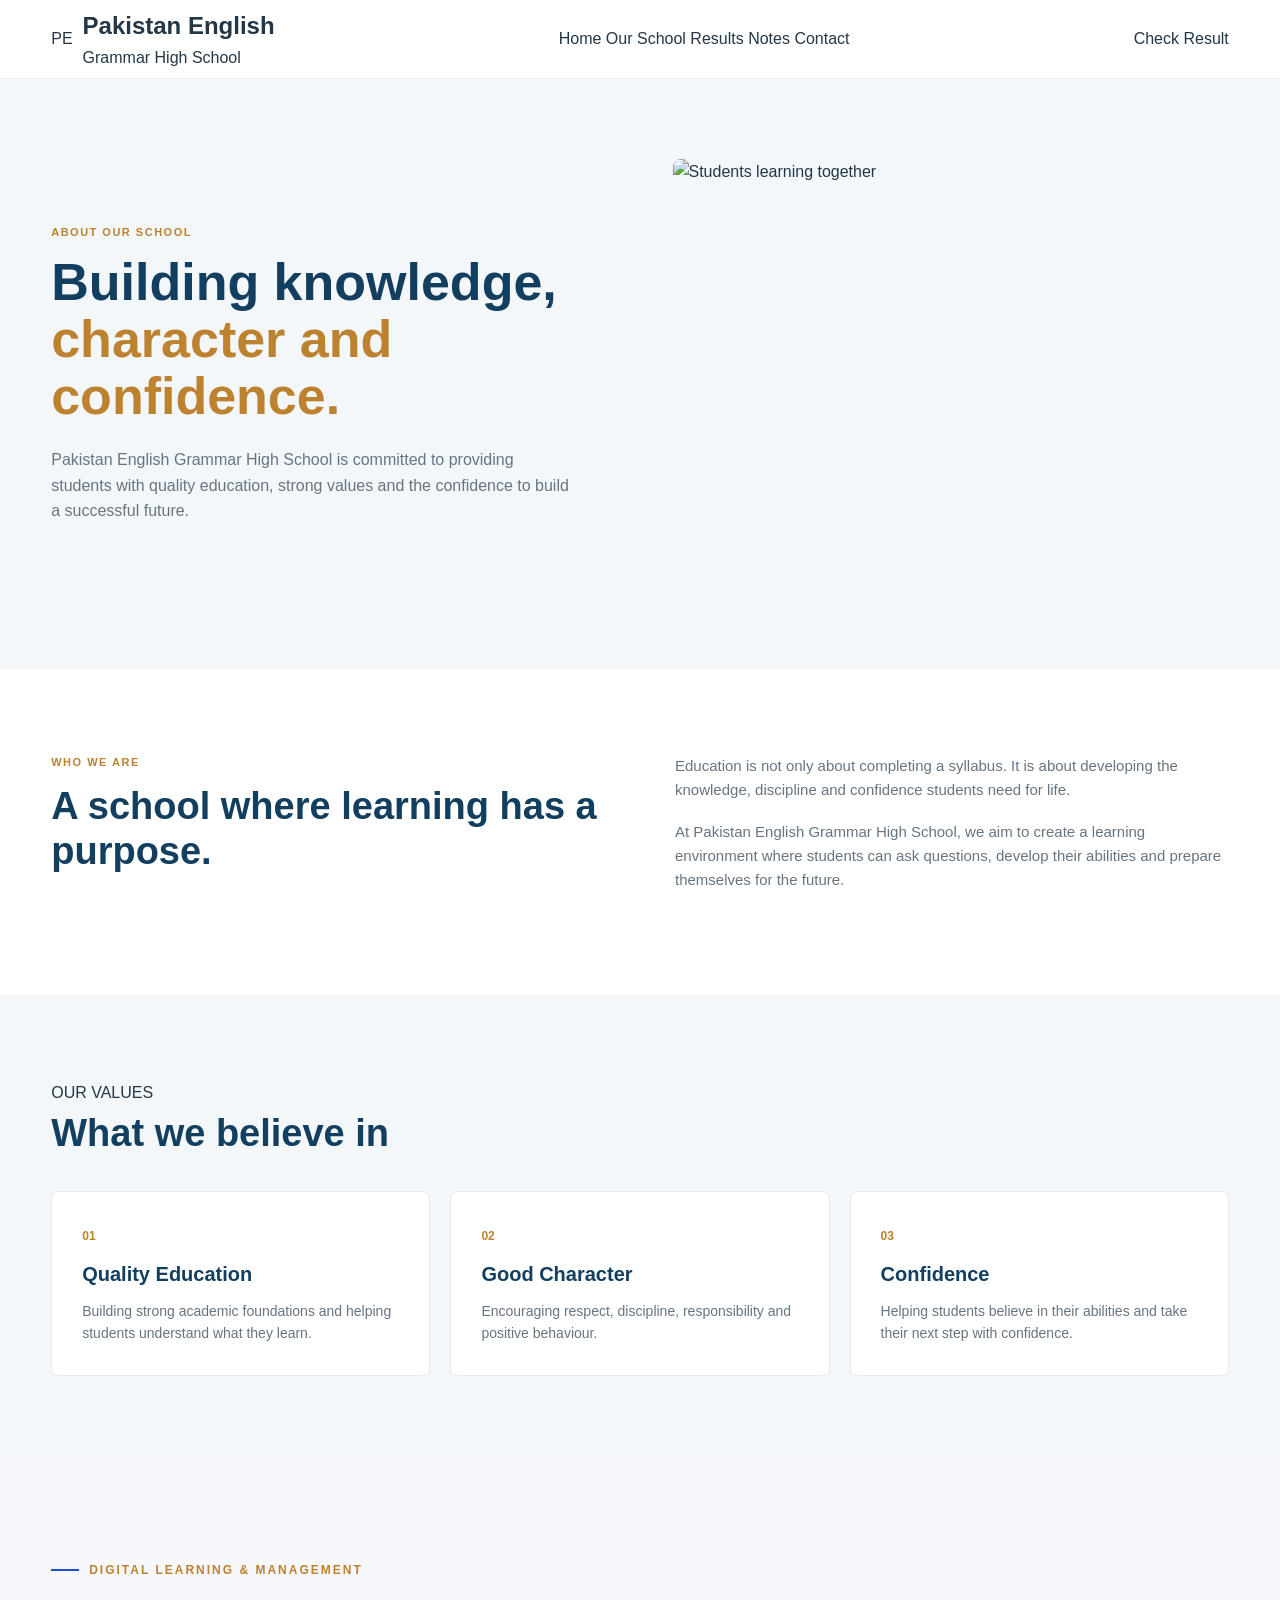
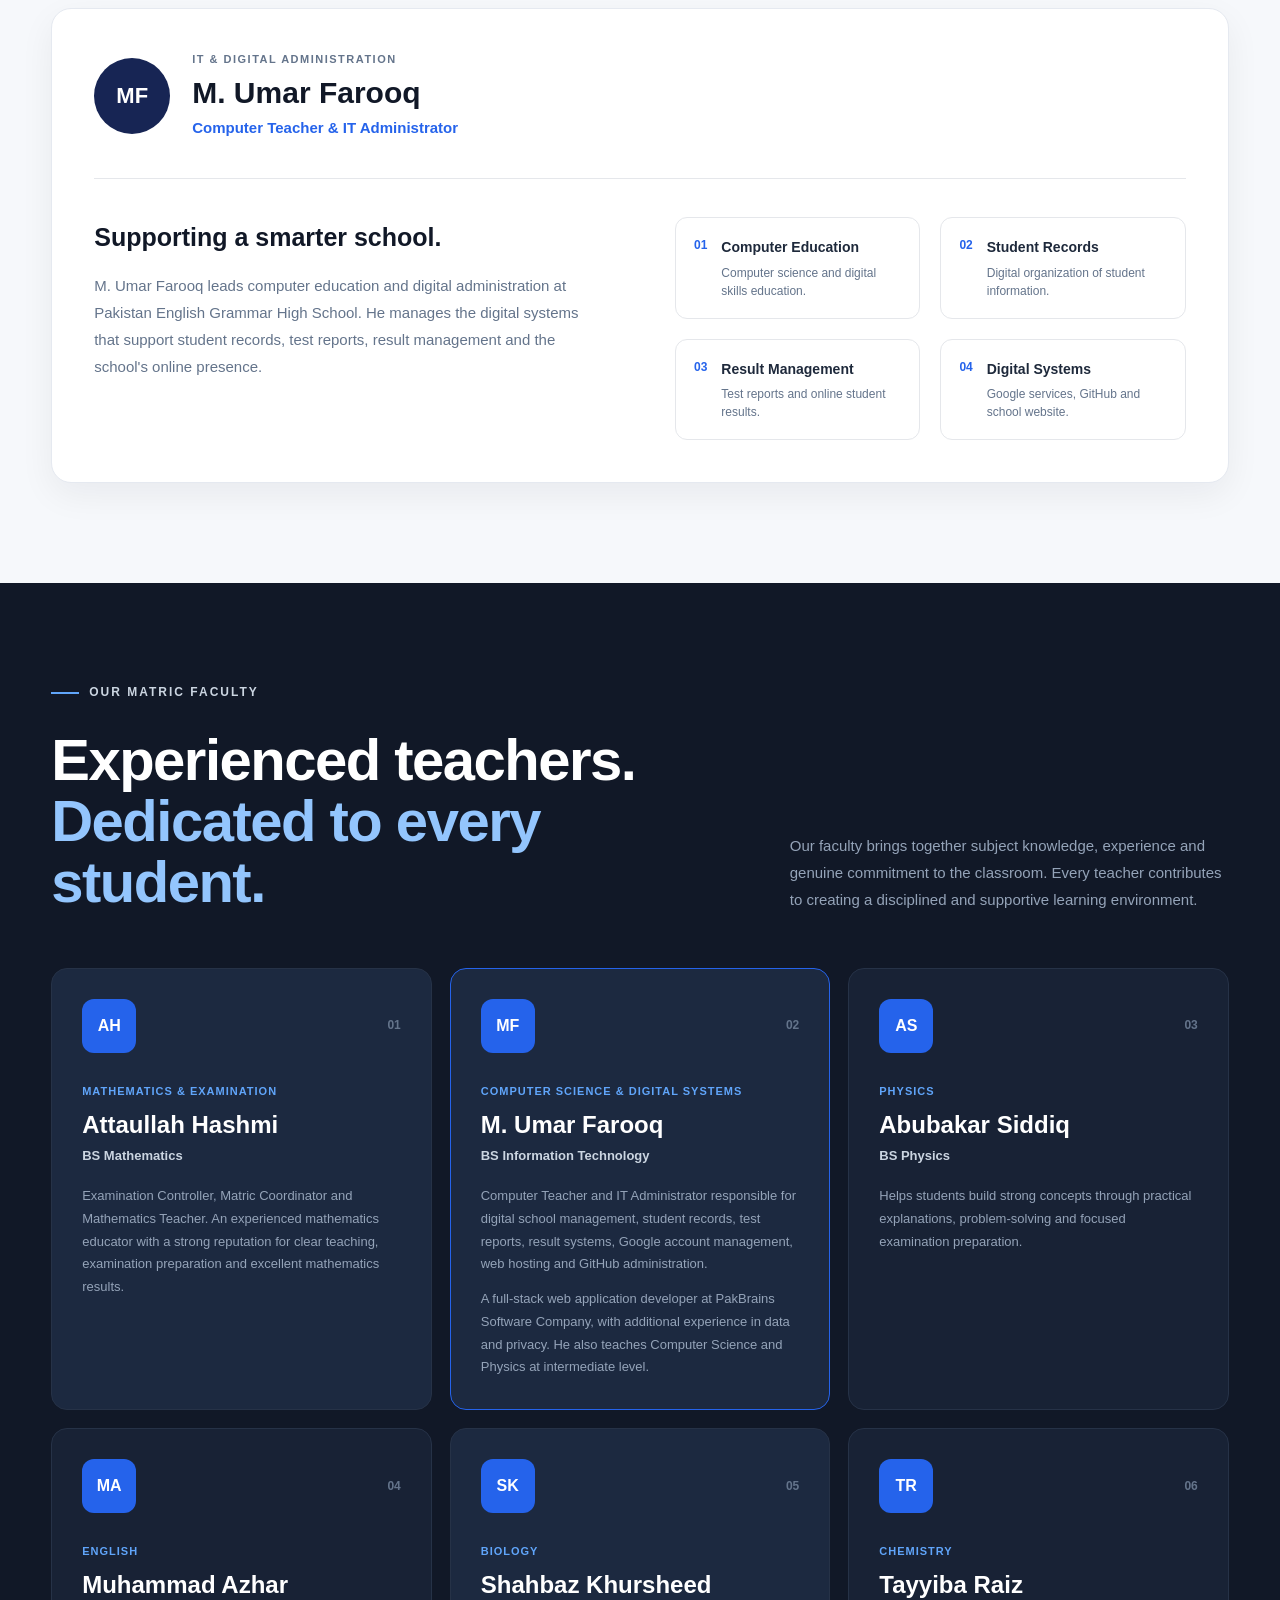
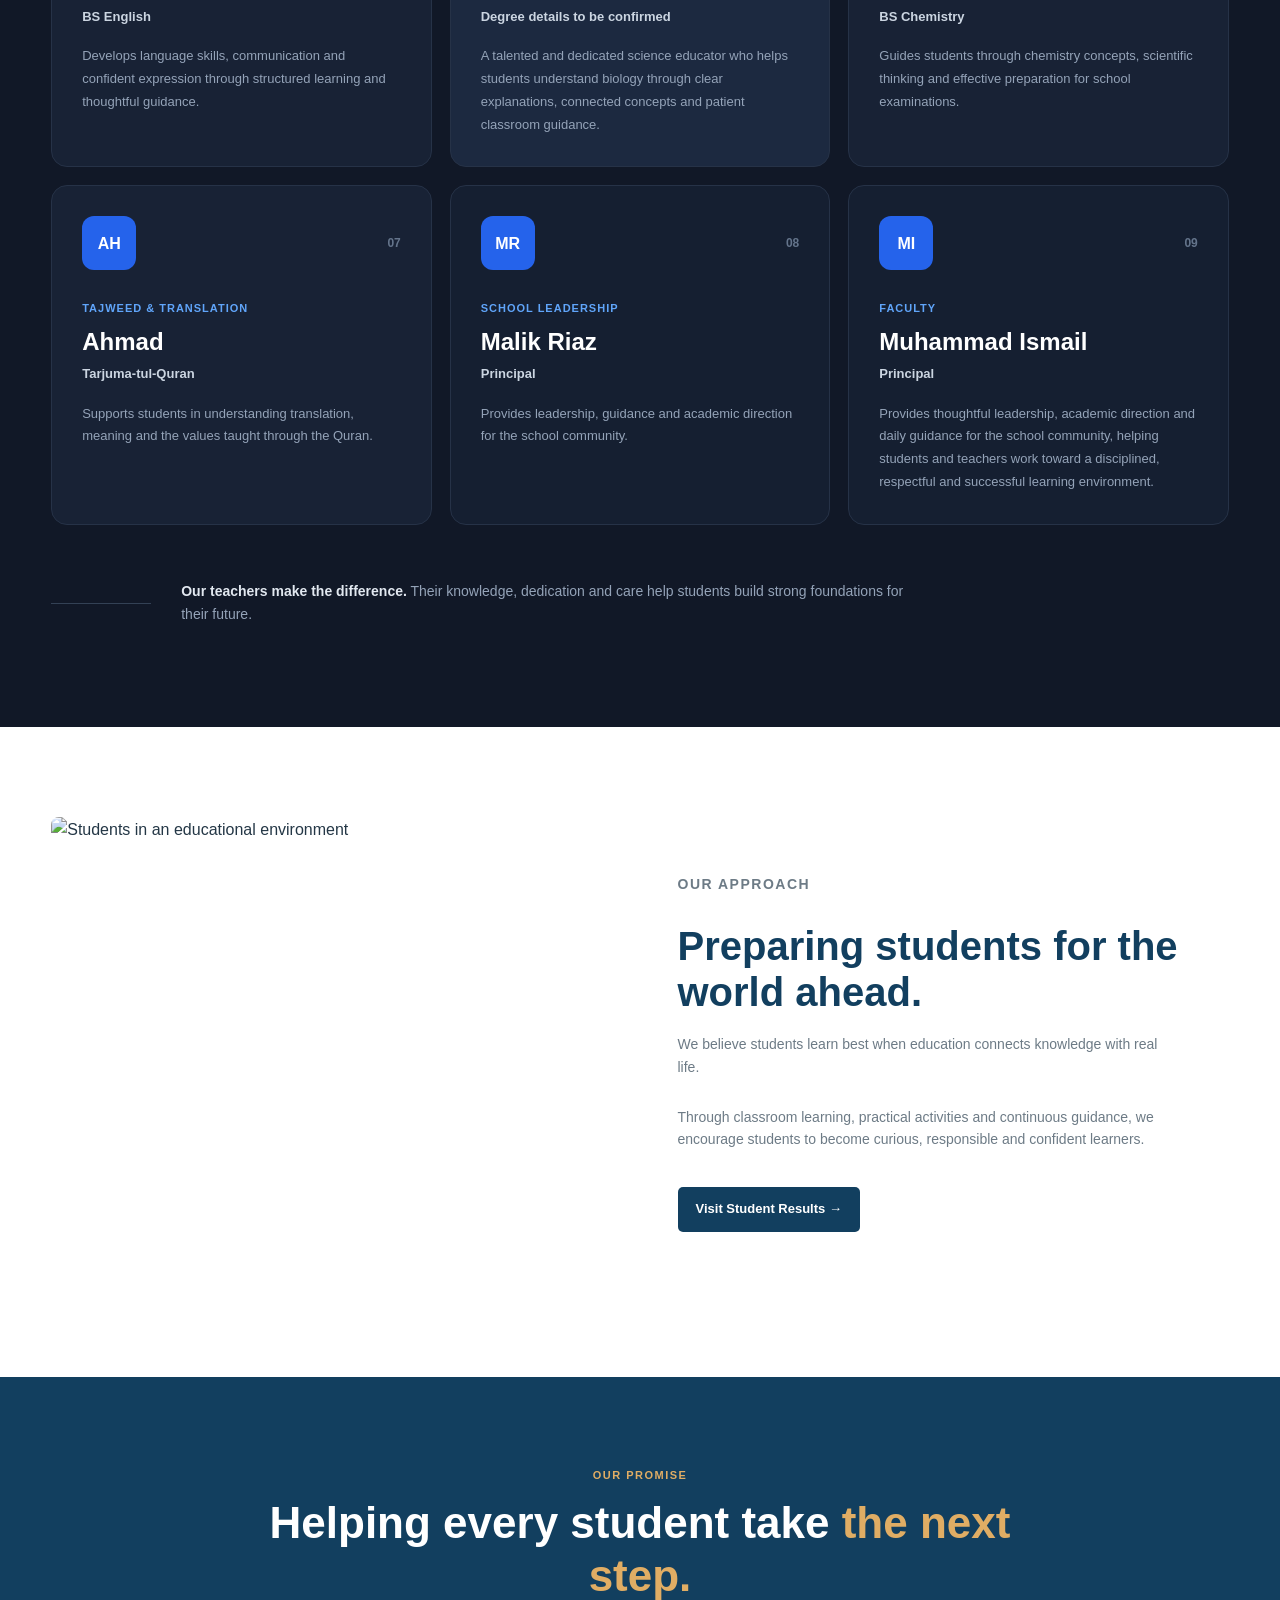
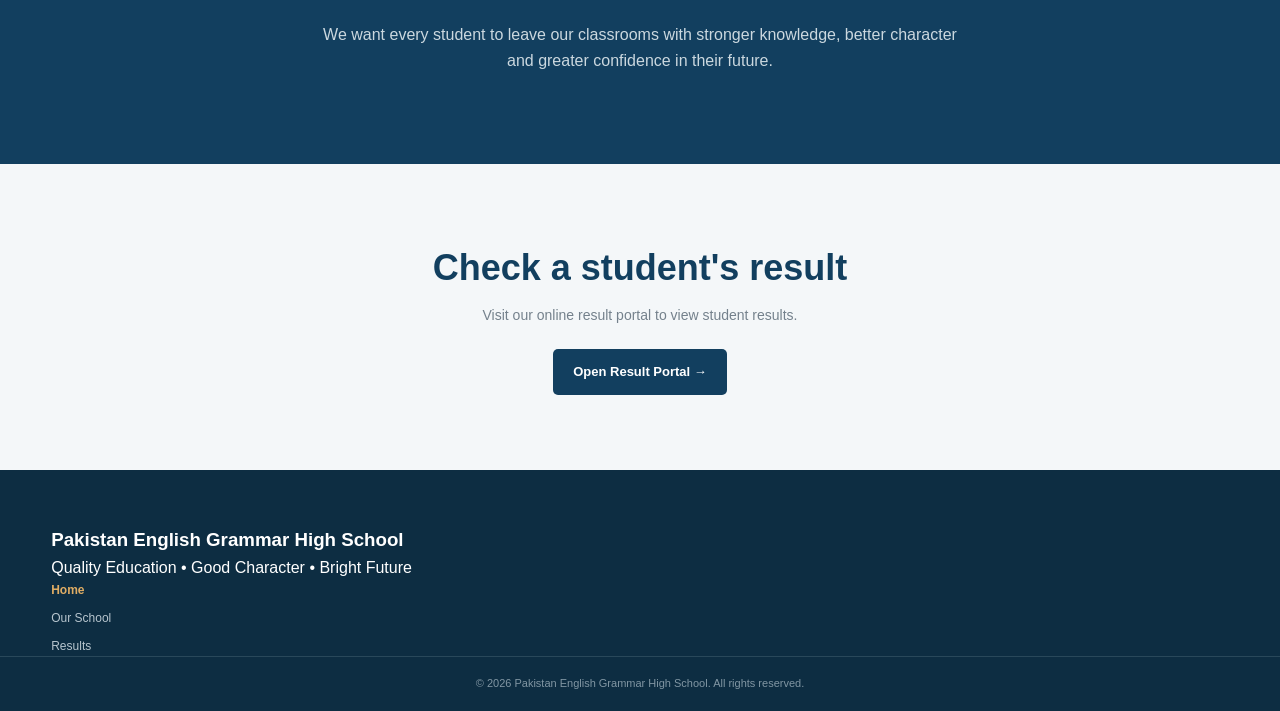
==== about.html @ 3173526b "first commit" ====
<!DOCTYPE html>
<html lang="en">

<head>
    <meta charset="UTF-8">

    <meta name="viewport" content="width=device-width, initial-scale=1.0">

    <meta name="description"
          content="Learn about Pakistan English Grammar High School.">

    <title>About Us | Pakistan English Grammar High School</title>

    <link rel="stylesheet" href="home.css">
</head>

<body>

    <!-- =========================
         Header
    ========================== -->

    <header class="header">

        <div class="container navbar">

            <a href="index.html" class="logo">

                <div class="logo-box">PE</div>

                <div>
                    <h2>Pakistan English</h2>
                    <span>Grammar High School</span>
                </div>

            </a>


            <nav class="menu">

                <a href="index.html">Home</a>

                <a href="about.html" class="active">
                    Our School
                </a>

                <a href="result.html">
                    Results
                </a>

                <a href="#">
                    Notes
                </a>

                <a href="#">
                    Contact
                </a>

            </nav>


            <a href="result.html" class="result-btn">
                Check Result
            </a>

        </div>

    </header>


    <!-- =========================
         About Hero
    ========================== -->

    <main>

        <section class="about-hero">

            <div class="container about-hero-content">

                <div class="about-hero-text">

                    <p class="small-title">
                        ABOUT OUR SCHOOL
                    </p>

                    <h1>
                        Building knowledge,
                        <span>character and confidence.</span>
                    </h1>

                    <p>
                        Pakistan English Grammar High School is committed
                        to providing students with quality education,
                        strong values and the confidence to build a
                        successful future.
                    </p>

                </div>


                <div class="about-hero-image">

                    <img
                        src="https://images.unsplash.com/photo-1503676260728-1c00da094a0b?auto=format&fit=crop&w=1200&q=85"
                        alt="Students learning together">

                </div>

            </div>

        </section>


        <!-- =========================
             Introduction
        ========================== -->

        <section class="about-introduction">

            <div class="container about-intro-grid">

                <div>

                    <p class="small-title">
                        WHO WE ARE
                    </p>

                    <h2>
                        A school where learning has a purpose.
                    </h2>

                </div>


                <div class="about-intro-text">

                    <p>
                        Education is not only about completing a syllabus.
                        It is about developing the knowledge, discipline
                        and confidence students need for life.
                    </p>

                    <p>
                        At Pakistan English Grammar High School, we aim
                        to create a learning environment where students
                        can ask questions, develop their abilities and
                        prepare themselves for the future.
                    </p>

                </div>

            </div>

        </section>


        <!-- =========================
             Our Values
        ========================== -->

        <section class="school-values">

            <div class="container">

                <div class="section-heading">

                    <p>
                        OUR VALUES
                    </p>

                    <h2>
                        What we believe in
                    </h2>

                </div>


                <div class="value-cards">

                    <div class="value-card">

                        <span>01</span>

                        <h3>
                            Quality Education
                        </h3>

                        <p>
                            Building strong academic foundations and
                            helping students understand what they learn.
                        </p>

                    </div>


                    <div class="value-card">

                        <span>02</span>

                        <h3>
                            Good Character
                        </h3>

                        <p>
                            Encouraging respect, discipline,
                            responsibility and positive behaviour.
                        </p>

                    </div>


                    <div class="value-card">

                        <span>03</span>

                        <h3>
                            Confidence
                        </h3>

                        <p>
                            Helping students believe in their abilities
                            and take their next step with confidence.
                        </p>

                    </div>

                </div>

            </div>

        </section>

<!-- =========================
     Digital Administration
========================== -->

<section class="it-admin-section">
    <div class="container">

        <div class="section-label">
            <span></span>
            DIGITAL LEARNING & MANAGEMENT
        </div>

        <div class="it-admin-card">

            <div class="it-admin-profile">
                <div class="it-admin-avatar">
                    MF
                </div>

                <div>
                    <span class="profile-label">IT & DIGITAL ADMINISTRATION</span>
                    <h2>M. Umar Farooq</h2>
                    <p>Computer Teacher & IT Administrator</p>
                </div>
            </div>

            <div class="it-admin-divider"></div>

            <div class="it-admin-details">

                <div class="it-admin-intro">
                    <h3>Supporting a smarter school.</h3>

                    <p>
                        M. Umar Farooq leads computer education and digital
                        administration at Pakistan English Grammar High School.
                        He manages the digital systems that support student
                        records, test reports, result management and the
                        school's online presence.
                    </p>
                </div>

                <div class="it-admin-responsibilities">

                    <div class="responsibility">
                        <span>01</span>
                        <div>
                            <strong>Computer Education</strong>
                            <p>Computer science and digital skills education.</p>
                        </div>
                    </div>

                    <div class="responsibility">
                        <span>02</span>
                        <div>
                            <strong>Student Records</strong>
                            <p>Digital organization of student information.</p>
                        </div>
                    </div>

                    <div class="responsibility">
                        <span>03</span>
                        <div>
                            <strong>Result Management</strong>
                            <p>Test reports and online student results.</p>
                        </div>
                    </div>

                    <div class="responsibility">
                        <span>04</span>
                        <div>
                            <strong>Digital Systems</strong>
                            <p>Google services, GitHub and school website.</p>
                        </div>
                    </div>

                </div>

            </div>

        </div>

    </div>
</section>


<!-- =========================
     Matric Faculty
========================== -->

<section class="faculty-section">

    <div class="container">

        <div class="faculty-header">

            <div>
                <div class="section-label light-label">
                    <span></span>
                    OUR MATRIC FACULTY
                </div>

                <h2>
                    Experienced teachers.
                    <br>
                    <em>Dedicated to every student.</em>
                </h2>
            </div>

            <p>
                Our faculty brings together subject knowledge, experience
                and genuine commitment to the classroom. Every teacher
                contributes to creating a disciplined and supportive
                learning environment.
            </p>

        </div>


        <div class="faculty-grid">

            <!-- Mathematics -->

            <article class="faculty-card featured">

                <div class="faculty-top">
                    <div class="faculty-avatar">AH</div>

                    <span class="faculty-number">01</span>
                </div>

                <span class="faculty-subject">
                    Mathematics & Examination
                </span>

                <h3>Attaullah Hashmi</h3>

                <strong>BS Mathematics</strong>

                <p>
                    Examination Controller, Matric Coordinator and
                    Mathematics Teacher. An experienced mathematics
                    educator with a strong reputation for clear teaching,
                    examination preparation and excellent mathematics results.
                </p>

            </article>


            <!-- Computer Science -->

            <article class="faculty-card featured it-card">

                <div class="faculty-top">
                    <div class="faculty-avatar">MF</div>

                    <span class="faculty-number">02</span>
                </div>

                <span class="faculty-subject">
                    Computer Science & Digital Systems
                </span>

                <h3>M. Umar Farooq</h3>

                <strong>BS Information Technology</strong>

                <p>
                    Computer Teacher and IT Administrator responsible for
                    digital school management, student records, test reports,
                    result systems, Google account management, web hosting
                    and GitHub administration.
                </p>

                <p>
                    A full-stack web application developer at PakBrains
                    Software Company, with additional experience in data
                    and privacy. He also teaches Computer Science and Physics
                    at intermediate level.
                </p>

            </article>


            <!-- Physics -->

            <article class="faculty-card">

                <div class="faculty-top">
                    <div class="faculty-avatar">AS</div>
                    <span class="faculty-number">03</span>
                </div>

                <span class="faculty-subject">Physics</span>

                <h3>Abubakar Siddiq</h3>

                <strong>BS Physics</strong>

                <p>
                    Helps students build strong concepts through practical
                    explanations, problem-solving and focused examination
                    preparation.
                </p>

            </article>


            <!-- English -->

            <article class="faculty-card">

                <div class="faculty-top">
                    <div class="faculty-avatar">MA</div>
                    <span class="faculty-number">04</span>
                </div>

                <span class="faculty-subject">English</span>

                <h3>Muhammad Azhar</h3>

                <strong>BS English</strong>

                <p>
                    Develops language skills, communication and confident
                    expression through structured learning and thoughtful
                    guidance.
                </p>

            </article>


            <!-- Biology -->

            <article class="faculty-card featured">

                <div class="faculty-top">
                    <div class="faculty-avatar">SK</div>
                    <span class="faculty-number">05</span>
                </div>

                <span class="faculty-subject">Biology</span>

                <h3>Shahbaz Khursheed</h3>

                <strong>Degree details to be confirmed</strong>

                <p>
                    A talented and dedicated science educator who helps
                    students understand biology through clear explanations,
                    connected concepts and patient classroom guidance.
                </p>

            </article>


            <!-- Chemistry -->

            <article class="faculty-card">

                <div class="faculty-top">
                    <div class="faculty-avatar">TR</div>
                    <span class="faculty-number">06</span>
                </div>

                <span class="faculty-subject">Chemistry</span>

                <h3>Tayyiba Raiz</h3>

                <strong>BS Chemistry</strong>

                <p>
                    Guides students through chemistry concepts, scientific
                    thinking and effective preparation for school examinations.
                </p>

            </article>


            <!-- Quran -->

            <article class="faculty-card">

                <div class="faculty-top">
                    <div class="faculty-avatar">AH</div>
                    <span class="faculty-number">07</span>
                </div>

                <span class="faculty-subject">
                    Tajweed & Translation
                </span>

                <h3>Ahmad</h3>

                <strong>Tarjuma-tul-Quran</strong>

                <p>
                    Supports students in understanding translation, meaning
                    and the values taught through the Quran.
                </p>

            </article>


            <!-- Principal -->

            <article class="faculty-card leadership-card">

                <div class="faculty-top">
                    <div class="faculty-avatar">MR</div>
                    <span class="faculty-number">08</span>
                </div>

                <span class="faculty-subject">School Leadership</span>

                <h3>Malik Riaz</h3>

                <strong>Principal</strong>

                <p>
                    Provides leadership, guidance and academic direction
                    for the school community.
                </p>

            </article>


            <!-- Faculty -->

            <article class="faculty-card leadership-card">

                <div class="faculty-top">
                    <div class="faculty-avatar">MI</div>
                    <span class="faculty-number">09</span>
                </div>

                <span class="faculty-subject">Faculty</span>

                <h3>Muhammad Ismail</h3>

                <strong>Principal</strong>

                <p>
                    Provides thoughtful leadership, academic direction and
                    daily guidance for the school community, helping students
                    and teachers work toward a disciplined, respectful and
                    successful learning environment.
                </p>

            </article>

        </div>


        <div class="faculty-footer">

            <div class="faculty-footer-line"></div>

            <p>
                <strong>Our teachers make the difference.</strong>
                Their knowledge, dedication and care help students build
                strong foundations for their future.
            </p>

        </div>

    </div>

</section>


        <!-- =========================
             Learning Environment
        ========================== -->

        <section class="learning-section">

            <div class="container learning-grid">

                <div class="learning-image">

                    <img
                        src="https://images.unsplash.com/photo-1523050854058-8df90110c9f1?auto=format&fit=crop&w=1000&q=85"
                        alt="Students in an educational environment">

                </div>


                <div class="learning-text">

                    <p class="small-title">
                        OUR APPROACH
                    </p>

                    <h2>
                        Preparing students for the world ahead.
                    </h2>

                    <p>
                        We believe students learn best when education
                        connects knowledge with real life.
                    </p>

                    <p>
                        Through classroom learning, practical activities
                        and continuous guidance, we encourage students
                        to become curious, responsible and confident
                        learners.
                    </p>

                    <a href="result.html" class="simple-button">
                        Visit Student Results →
                    </a>

                </div>

            </div>

        </section>


        <!-- =========================
             Promise
        ========================== -->

        <section class="school-promise">

            <div class="container">

                <p class="small-title">
                    OUR PROMISE
                </p>

                <h2>
                    Helping every student take
                    <span>the next step.</span>
                </h2>

                <p>
                    We want every student to leave our classrooms with
                    stronger knowledge, better character and greater
                    confidence in their future.
                </p>

            </div>

        </section>


        <!-- =========================
             CTA
        ========================== -->

        <section class="cta">

            <div class="container">

                <h2>
                    Check a student's result
                </h2>

                <p>
                    Visit our online result portal to view student results.
                </p>

                <a href="result.html" class="btn primary">
                    Open Result Portal →
                </a>

            </div>

        </section>

    </main>


    <!-- =========================
         Footer
    ========================== -->

    <footer class="footer">

        <div class="container footer-content">

            <div>

                <h3>
                    Pakistan English Grammar High School
                </h3>

                <p>
                    Quality Education • Good Character • Bright Future
                </p>

            </div>


            <div class="footer-links">

                <a href="index.html">
                    Home
                </a>

                <a href="about.html">
                    Our School
                </a>

                <a href="result.html">
                    Results
                </a>

            </div>

        </div>


        <div class="copyright">

            © 2026 Pakistan English Grammar High School.
            All rights reserved.

        </div>

    </footer>

</body>

</html>
---- home.css ----
/* =========================================
   BASIC
========================================= */

* {
    margin: 0;
    padding: 0;
    box-sizing: border-box;
}

html {
    scroll-behavior: smooth;
}

body {
    font-family: Arial, sans-serif;
    color: #243746;
    background: #ffffff;
    line-height: 1.6;
}

a {
    text-decoration: none;
    color: inherit;
}

img {
    width: 100%;
    display: block;
}

.container {
    width: 90%;
    max-width: 1180px;
    margin: auto;
}


/* =========================================
   HEADER
========================================= */

.header {
    background: #ffffff;
    border-bottom: 1px solid #e8edf0;
    position: sticky;
    top: 0;
    z-index: 1000;
}

.navbar {
    min-height: 78px;
    display: flex;
    align-items: center;
    justify-content: space-between;
    gap: 25px;
}


/* Logo */

.logo {
    display: flex;
    align-items: center;
    gap: 10px;
}

.logo-mark {
    width: 44px;
    height: 44px;
    background: #123f5f;
    color: #ffffff;
    border-radius: 6px;

    display: flex;
    align-items: center;
    justify-content: center;

    font-size: 14px;
    font-weight: bold;
}

.logo-text strong {
    display: block;
    color: #123f5f;
    font-size: 15px;
}

.logo-text span {
    display: block;
    color: #7b8790;
    font-size: 10px;
}


/* Navigation */

.nav {
    display: flex;
    align-items: center;
    gap: 28px;
}

.nav a {
    color: #63717c;
    font-size: 13px;
    font-weight: 600;
    transition: 0.2s;
}

.nav a:hover,
.nav a.active {
    color: #123f5f;
}


/* Header Button */

.header-button {
    background: #123f5f;
    color: white;
    padding: 11px 17px;
    border-radius: 5px;

    font-size: 13px;
    font-weight: bold;
}

.header-button:hover {
    background: #0c3048;
}

.header-button span {
    margin-left: 5px;
}


/* =========================================
   HOME PAGE
   HERO
========================================= */

.hero {
    background: #f4f7f9;
    padding: 85px 0 75px;
}

.hero-grid {
    display: grid;
    grid-template-columns: 1fr 1fr;
    align-items: center;
    gap: 70px;
}

.hero-label {
    color: #bd8230;
    font-size: 11px;
    font-weight: bold;
    letter-spacing: 1.5px;
    margin-bottom: 20px;
}

.hero-label span {
    display: inline-block;
    width: 28px;
    height: 2px;
    background: #bd8230;
    margin-right: 8px;
    vertical-align: middle;
}

.hero h1 {
    color: #123f5f;
    font-size: 58px;
    line-height: 1.05;
    letter-spacing: -1px;
    margin-bottom: 24px;
}

.hero h1 strong {
    display: block;
    color: #bd8230;
    font-weight: inherit;
}

.hero-content > p {
    max-width: 520px;
    color: #667582;
    font-size: 16px;
    margin-bottom: 30px;
}


/* Hero Buttons */

.hero-buttons {
    display: flex;
    align-items: center;
    gap: 12px;
}

.button {
    display: inline-block;
    padding: 13px 19px;
    border-radius: 5px;
    font-size: 13px;
    font-weight: bold;
}

.button-primary {
    background: #123f5f;
    color: white;
}

.button-primary:hover {
    background: #0c3048;
}

.button-outline {
    background: white;
    color: #123f5f;
    border: 1px solid #b9c4cb;
}

.button-outline:hover {
    border-color: #123f5f;
}


/* Hero Note */

.hero-note {
    display: flex;
    align-items: center;
    gap: 10px;
    margin-top: 35px;
}

.note-line {
    width: 35px;
    height: 1px;
    background: #b9c4cb;
}

.hero-note p {
    color: #84909a;
    font-size: 12px;
}


/* Hero Image */

.hero-image {
    position: relative;
}

.hero-image img {
    height: 490px;
    object-fit: cover;
    border-radius: 8px;
}

.hero-image-card {
    position: absolute;
    left: 20px;
    bottom: 20px;

    background: white;
    padding: 16px 20px;
    border-radius: 6px;
}

.hero-image-card strong {
    display: block;
    color: #123f5f;
    font-size: 13px;
}

.hero-image-card span {
    color: #7a8791;
    font-size: 11px;
}


/* =========================================
   HOME
   SECTION HEADINGS
========================================= */

.section-label {
    color: #bd8230;
    font-size: 11px;
    font-weight: bold;
    letter-spacing: 1.5px;
}


/* =========================================
   HOME
   SERVICES
========================================= */

.services {
    padding: 90px 0;
}

.section-top {
    display: flex;
    justify-content: space-between;
    align-items: end;
    gap: 40px;
    margin-bottom: 40px;
}

.section-top h2 {
    color: #123f5f;
    font-size: 38px;
    line-height: 1.2;
    margin-top: 8px;
}

.section-top h2 span {
    color: #bd8230;
}

.section-top > p {
    max-width: 320px;
    color: #74818c;
    font-size: 14px;
}

.service-grid {
    display: grid;
    grid-template-columns: repeat(3, 1fr);
    gap: 18px;
}

.service-card {
    min-height: 260px;
    border: 1px solid #e3e9ed;
    border-radius: 7px;
    padding: 28px;

    display: flex;
    flex-direction: column;
    justify-content: space-between;

    transition: 0.25s;
}

.service-card:hover {
    border-color: #123f5f;
    transform: translateY(-5px);
}

.service-card.featured {
    background: #123f5f;
    border-color: #123f5f;
    color: white;
}

.service-number {
    color: #bd8230;
    font-size: 12px;
    font-weight: bold;
}

.service-content h3 {
    color: #123f5f;
    font-size: 21px;
    margin-bottom: 8px;
}

.featured h3 {
    color: white;
}

.service-content p {
    color: #74818c;
    font-size: 13px;
    margin-bottom: 18px;
}

.featured p {
    color: #cbd8df;
}

.service-link {
    color: #123f5f;
    font-size: 12px;
    font-weight: bold;
}

.featured .service-link {
    color: #e4bb79;
}


/* =========================================
   HOME
   ABOUT SECTION
========================================= */

.about-home {
    background: #f4f7f9;
    padding: 90px 0;
}

.about-grid {
    display: grid;
    grid-template-columns: 1fr 1fr;
    gap: 75px;
    align-items: center;
}

.about-image {
    position: relative;
}

.about-image img {
    height: 470px;
    object-fit: cover;
    border-radius: 8px;
}

.image-tag {
    position: absolute;
    left: 20px;
    bottom: 20px;

    background: #123f5f;
    color: white;

    padding: 15px 18px;
    border-radius: 5px;
}

.image-tag strong {
    display: block;
    font-size: 13px;
}

.image-tag span {
    color: #cbd8df;
    font-size: 11px;
}

.about-text h2 {
    color: #123f5f;
    font-size: 40px;
    line-height: 1.15;
    margin: 10px 0 20px;
}

.about-text h2 span {
    color: #bd8230;
}

.about-text p {
    color: #6d7b86;
    font-size: 14px;
    margin-bottom: 15px;
}

.text-button {
    display: inline-block;
    margin-top: 12px;
    color: #123f5f;
    font-size: 13px;
    font-weight: bold;
}

.text-button:hover {
    color: #bd8230;
}


/* =========================================
   HOME
   STATS
========================================= */

.stats {
    background: #123f5f;
    color: white;
    padding: 65px 0;
}

.stats-grid {
    display: grid;
    grid-template-columns: repeat(4, 1fr);
    gap: 30px;
}

.stat {
    border-left: 1px solid #3d6076;
    padding-left: 20px;
}

.stat strong {
    color: #e0ad64;
    font-size: 12px;
}

.stat h3 {
    font-size: 17px;
    margin: 8px 0;
}

.stat p {
    color: #c4d2da;
    font-size: 12px;
}


/* =========================================
   HOME
   LEARNING
========================================= */

.learning {
    padding: 95px 0;
}

.learning-grid {
    display: grid;
    grid-template-columns: 1fr 1fr;
    gap: 75px;
    align-items: center;
}

.learning-text h2 {
    color: #123f5f;
    font-size: 40px;
    line-height: 1.15;
    margin: 10px 0 18px;
}

.learning-text h2 span {
    color: #bd8230;
}

.learning-text > p {
    color: #6d7b86;
    font-size: 14px;
    max-width: 480px;
    margin-bottom: 28px;
}

.learning-list > div {
    display: flex;
    gap: 15px;
    padding: 15px 0;
    border-top: 1px solid #e3e9ed;
}

.learning-list > div > span {
    color: #bd8230;
    font-size: 12px;
    font-weight: bold;
}

.learning-list strong {
    color: #123f5f;
    font-size: 14px;
}

.learning-list p {
    color: #7b8790;
    font-size: 12px;
}

.learning-image img {
    height: 470px;
    object-fit: cover;
    border-radius: 8px;
}


/* =========================================
   HOME
   CTA
========================================= */

.home-cta {
    background: #f4f7f9;
    padding: 70px 0;
}

.cta-content {
    display: flex;
    justify-content: space-between;
    align-items: center;
    gap: 30px;
}

.cta-content > div > span {
    color: #bd8230;
    font-size: 11px;
    font-weight: bold;
    letter-spacing: 1.5px;
}

.cta-content h2 {
    color: #123f5f;
    font-size: 40px;
    margin: 7px 0;
}

.cta-content h2 strong {
    color: #bd8230;
    font-weight: inherit;
}

.cta-content p {
    color: #74818c;
    font-size: 14px;
}

.cta-button {
    background: #123f5f;
    color: white;
    padding: 14px 20px;
    border-radius: 5px;
    font-size: 13px;
    font-weight: bold;
    white-space: nowrap;
}

.cta-button:hover {
    background: #0c3048;
}


/* =========================================
   ABOUT PAGE
   HERO
========================================= */

.about-hero {
    background: #f4f7f9;
    padding: 80px 0;
}

.about-hero-content {
    display: grid;
    grid-template-columns: 1fr 1fr;
    align-items: center;
    gap: 65px;
}

.small-title {
    color: #bd8230;
    font-size: 11px;
    font-weight: bold;
    letter-spacing: 1.5px;
    margin-bottom: 12px;
}

.about-hero-text h1 {
    color: #123f5f;
    font-size: 52px;
    line-height: 1.1;
    margin-bottom: 22px;
}

.about-hero-text h1 span {
    color: #bd8230;
}

.about-hero-text > p:not(.small-title) {
    max-width: 520px;
    color: #667582;
    font-size: 16px;
}

.about-hero-image img {
    height: 430px;
    object-fit: cover;
    border-radius: 8px;
}


/* =========================================
   ABOUT
   INTRODUCTION
========================================= */

.about-introduction {
    padding: 85px 0;
}

.about-intro-grid {
    display: grid;
    grid-template-columns: 1fr 1fr;
    gap: 70px;
}

.about-intro-grid h2 {
    color: #123f5f;
    font-size: 38px;
    line-height: 1.2;
}

.about-intro-text {
    color: #667582;
    font-size: 15px;
}

.about-intro-text p {
    margin-bottom: 18px;
}


/* =========================================
   ABOUT
   VALUES
========================================= */

.school-values {
    background: #f4f7f9;
    padding: 85px 0;
}

.section-heading {
    margin-bottom: 35px;
}

.section-heading h2 {
    color: #123f5f;
    font-size: 38px;
    line-height: 1.2;
    margin-top: 5px;
}

.value-cards {
    display: grid;
    grid-template-columns: repeat(3, 1fr);
    gap: 20px;
}

.value-card {
    background: white;
    border: 1px solid #e3e9ed;
    border-radius: 7px;
    padding: 30px;
    transition: 0.25s;
}

.value-card:hover {
    border-color: #123f5f;
    transform: translateY(-5px);
}

.value-card span {
    color: #bd8230;
    font-size: 12px;
    font-weight: bold;
}

.value-card h3 {
    color: #123f5f;
    font-size: 20px;
    margin: 10px 0;
}

.value-card p {
    color: #667582;
    font-size: 14px;
}


/* =========================================
   ABOUT
   LEARNING SECTION
========================================= */

.learning-section {
    padding: 90px 0;
}

.learning-text h2 {
    color: #123f5f;
}

.simple-button {
    display: inline-block;
    margin-top: 8px;
    background: #123f5f;
    color: white;
    padding: 12px 18px;
    border-radius: 5px;
    font-size: 13px;
    font-weight: bold;
}

.simple-button:hover {
    background: #0c3048;
}


/* =========================================
   ABOUT
   PROMISE
========================================= */

.school-promise {
    background: #123f5f;
    color: white;
    text-align: center;
    padding: 90px 20px;
}

.school-promise .small-title {
    color: #e0ad64;
}

.school-promise h2 {
    max-width: 750px;
    margin: auto;
    font-size: 44px;
    line-height: 1.2;
}

.school-promise h2 span {
    color: #e0ad64;
}

.school-promise > .container > p:last-child {
    max-width: 650px;
    margin: 20px auto 0;
    color: #cbd8df;
}


/* =========================================
   COMMON CTA
========================================= */

.cta {
    background: #f4f7f9;
    text-align: center;
    padding: 75px 20px;
}

.cta h2 {
    color: #123f5f;
    font-size: 36px;
    margin-bottom: 8px;
}

.cta p {
    color: #74818c;
    font-size: 14px;
    margin-bottom: 22px;
}

.btn.primary {
    display: inline-block;
    background: #123f5f;
    color: white;
    padding: 13px 20px;
    border-radius: 5px;
    font-size: 13px;
    font-weight: bold;
}

.btn.primary:hover {
    background: #0c3048;
}


/* =========================================
   FOOTER
========================================= */

.footer {
    background: #0d2d42;
    color: white;
    padding-top: 55px;
}

.footer-grid {
    display: grid;
    grid-template-columns: 2fr 1fr 1fr;
    gap: 60px;
    padding-bottom: 45px;
}

.footer-brand > p {
    color: #aebec8;
    font-size: 12px;
    margin-top: 15px;
}

.footer .logo-text strong {
    color: white;
}

.footer .logo-text span {
    color: #8fa4b1;
}

.footer-links {
    display: flex;
    flex-direction: column;
    gap: 9px;
}

.footer-links a {
    color: #b7c5ce;
    font-size: 12px;
}

.footer-links a:hover {
    color: white;
}

.footer-links a:first-child {
    color: #e0ad64;
    font-weight: bold;
}

.copyright {
    border-top: 1px solid #29485a;
    text-align: center;
    color: #8196a3;
    font-size: 11px;
    padding: 18px;
}
/* =========================================
   SHARED SECTION
========================================= */

.it-admin-section,
.faculty-section {
    padding: 100px 0;
}

.container {
    width: min(1180px, 92%);
    margin: 0 auto;
}

.section-label {
    display: flex;
    align-items: center;
    gap: 10px;

    margin-bottom: 28px;

    font-size: 12px;
    font-weight: 800;
    letter-spacing: 2px;
    text-transform: uppercase;
}

.section-label span {
    width: 28px;
    height: 2px;
    background: #1d4ed8;
    display: block;
}


/* =========================================
   IT ADMINISTRATION
========================================= */

.it-admin-section {
    background: #f6f8fb;
}

.it-admin-card {
    background: #ffffff;
    border: 1px solid #e5e9f0;
    border-radius: 20px;
    padding: 42px;

    box-shadow: 0 12px 35px rgba(15, 23, 42, 0.06);
}

.it-admin-profile {
    display: flex;
    align-items: center;
    gap: 22px;
}

.it-admin-avatar {
    width: 76px;
    height: 76px;

    display: flex;
    align-items: center;
    justify-content: center;

    border-radius: 50%;

    background: #172554;
    color: #ffffff;

    font-size: 22px;
    font-weight: 800;
}

.profile-label {
    display: block;

    margin-bottom: 7px;

    color: #64748b;

    font-size: 11px;
    font-weight: 800;
    letter-spacing: 1.5px;
}

.it-admin-profile h2 {
    margin: 0 0 5px;

    color: #111827;

    font-size: 30px;
    line-height: 1.2;
}

.it-admin-profile p {
    margin: 0;

    color: #2563eb;

    font-size: 15px;
    font-weight: 700;
}

.it-admin-divider {
    height: 1px;
    background: #e5e7eb;

    margin: 38px 0;
}

.it-admin-details {
    display: grid;
    grid-template-columns: 1fr 1fr;
    gap: 70px;
}

.it-admin-intro h3 {
    margin: 0 0 15px;

    color: #111827;

    font-size: 25px;
}

.it-admin-intro p {
    margin: 0;

    max-width: 600px;

    color: #64748b;

    font-size: 15px;
    line-height: 1.8;
}


/* =========================================
   RESPONSIBILITIES
========================================= */

.it-admin-responsibilities {
    display: grid;
    grid-template-columns: 1fr 1fr;
    gap: 20px;
}

.responsibility {
    display: flex;
    gap: 14px;

    padding: 18px;

    border: 1px solid #e5e7eb;
    border-radius: 12px;

    transition: 0.25s ease;
}

.responsibility:hover {
    border-color: #bfdbfe;
    transform: translateY(-3px);
}

.responsibility > span {
    color: #2563eb;

    font-size: 12px;
    font-weight: 800;
}

.responsibility strong {
    display: block;

    margin-bottom: 5px;

    color: #1e293b;

    font-size: 14px;
}

.responsibility p {
    margin: 0;

    color: #64748b;

    font-size: 12px;
    line-height: 1.5;
}


/* =========================================
   FACULTY SECTION
========================================= */

.faculty-section {
    background: #111827;
    color: #ffffff;
}

.light-label {
    color: #cbd5e1;
}

.light-label span {
    background: #60a5fa;
}

.faculty-header {
    display: grid;
    grid-template-columns: 1.2fr 0.8fr;
    gap: 80px;

    align-items: end;

    margin-bottom: 55px;
}

.faculty-header h2 {
    margin: 0;

    color: #ffffff;

    font-size: clamp(36px, 5vw, 58px);
    line-height: 1.05;
    letter-spacing: -1.5px;
}

.faculty-header h2 em {
    color: #93c5fd;
    font-style: normal;
}

.faculty-header > p {
    margin: 0;

    color: #94a3b8;

    font-size: 15px;
    line-height: 1.8;
}


/* =========================================
   FACULTY GRID
========================================= */

.faculty-grid {
    display: grid;
    grid-template-columns: repeat(3, 1fr);
    gap: 18px;
}

.faculty-card {
    min-height: 330px;

    padding: 30px;

    background: #182235;

    border: 1px solid #263247;
    border-radius: 16px;

    transition:
        transform 0.25s ease,
        border-color 0.25s ease,
        background 0.25s ease;
}

.faculty-card:hover {
    transform: translateY(-6px);

    border-color: #3b82f6;

    background: #1c2940;
}

.faculty-card.featured {
    background: #1c2940;
}

.faculty-card.it-card {
    border-color: #2563eb;
}

.faculty-top {
    display: flex;
    justify-content: space-between;
    align-items: center;

    margin-bottom: 30px;
}

.faculty-avatar {
    width: 54px;
    height: 54px;

    display: flex;
    align-items: center;
    justify-content: center;

    border-radius: 12px;

    background: #2563eb;
    color: #ffffff;

    font-size: 16px;
    font-weight: 800;
}

.faculty-number {
    color: #64748b;

    font-size: 12px;
    font-weight: 800;
}

.faculty-subject {
    display: block;

    margin-bottom: 10px;

    color: #60a5fa;

    font-size: 11px;
    font-weight: 800;

    letter-spacing: 1px;
    text-transform: uppercase;
}

.faculty-card h3 {
    margin: 0 0 7px;

    color: #ffffff;

    font-size: 24px;
    line-height: 1.2;
}

.faculty-card strong {
    display: block;

    margin-bottom: 18px;

    color: #cbd5e1;

    font-size: 13px;
}

.faculty-card p {
    margin: 0;

    color: #94a3b8;

    font-size: 13px;
    line-height: 1.75;
}

.faculty-card p + p {
    margin-top: 12px;
}


/* =========================================
   LEADERSHIP
========================================= */

.leadership-card {
    background: #151f31;
}


/* =========================================
   FACULTY FOOTER
========================================= */

.faculty-footer {
    display: grid;
    grid-template-columns: 100px 1fr;

    gap: 30px;

    align-items: center;

    margin-top: 55px;
}

.faculty-footer-line {
    height: 1px;
    background: #334155;
}

.faculty-footer p {
    margin: 0;

    max-width: 750px;

    color: #94a3b8;

    font-size: 14px;
    line-height: 1.7;
}

.faculty-footer strong {
    color: #e2e8f0;
}


/* =========================================
   TABLET
========================================= */

@media (max-width: 900px) {

    .it-admin-details {
        grid-template-columns: 1fr;
        gap: 40px;
    }

    .faculty-header {
        grid-template-columns: 1fr;
        gap: 25px;
    }

    .faculty-grid {
        grid-template-columns: repeat(2, 1fr);
    }

}


/* =========================================
   MOBILE
========================================= */

@media (max-width: 600px) {

    .it-admin-section,
    .faculty-section {
        padding: 70px 0;
    }

    .it-admin-card {
        padding: 25px;
        border-radius: 15px;
    }

    .it-admin-profile {
        align-items: flex-start;
    }

    .it-admin-avatar {
        width: 58px;
        height: 58px;

        flex-shrink: 0;

        font-size: 17px;
    }

    .it-admin-profile h2 {
        font-size: 23px;
    }

    .it-admin-details {
        gap: 30px;
    }

    .it-admin-responsibilities {
        grid-template-columns: 1fr;
    }

    .faculty-header h2 {
        font-size: 38px;
    }

    .faculty-grid {
        grid-template-columns: 1fr;
    }

    .faculty-card {
        min-height: auto;
        padding: 25px;
    }

    .faculty-footer {
        grid-template-columns: 1fr;
        gap: 15px;
    }

}


/* =========================================
   RESPONSIVE
========================================= */

@media (max-width: 900px) {

    .nav {
        gap: 15px;
    }

    .hero-grid,
    .about-grid,
    .learning-grid,
    .about-hero-content,
    .about-intro-grid {
        grid-template-columns: 1fr;
    }

    .hero h1 {
        font-size: 48px;
    }

    .hero-image {
        margin-top: 10px;
    }

    .service-grid,
    .value-cards {
        grid-template-columns: 1fr;
    }

    .stats-grid {
        grid-template-columns: 1fr 1fr;
    }

    .footer-grid {
        grid-template-columns: 1fr 1fr;
    }

}


/* =========================================
   MOBILE
========================================= */

@media (max-width: 600px) {

    .container {
        width: 92%;
    }

    .navbar {
        padding: 14px 0;
        flex-wrap: wrap;
    }

    .nav {
        order: 3;
        width: 100%;
        overflow-x: auto;
        padding-top: 8px;
    }

    .header-button {
        display: none;
    }

    .hero {
        padding: 55px 0;
    }

    .hero h1 {
        font-size: 38px;
    }

    .hero-buttons {
        flex-direction: column;
        align-items: flex-start;
    }

    .hero-image img {
        height: 330px;
    }

    .section-top {
        display: block;
    }

    .section-top > p {
        margin-top: 15px;
    }

    .section-top h2 {
        font-size: 31px;
    }

    .about-text h2,
    .learning-text h2 {
        font-size: 32px;
    }

    .about-image img,
    .learning-image img,
    .about-hero-image img {
        height: 330px;
    }

    .about-hero-text h1 {
        font-size: 38px;
    }

    .about-intro-grid h2,
    .section-heading h2 {
        font-size: 31px;
    }

    .school-promise h2 {
        font-size: 31px;
    }

    .stats-grid {
        grid-template-columns: 1fr;
    }

    .cta-content {
        display: block;
    }

    .cta-button {
        display: inline-block;
        margin-top: 20px;
    }

    .footer-grid {
        grid-template-columns: 1fr;
    }

}
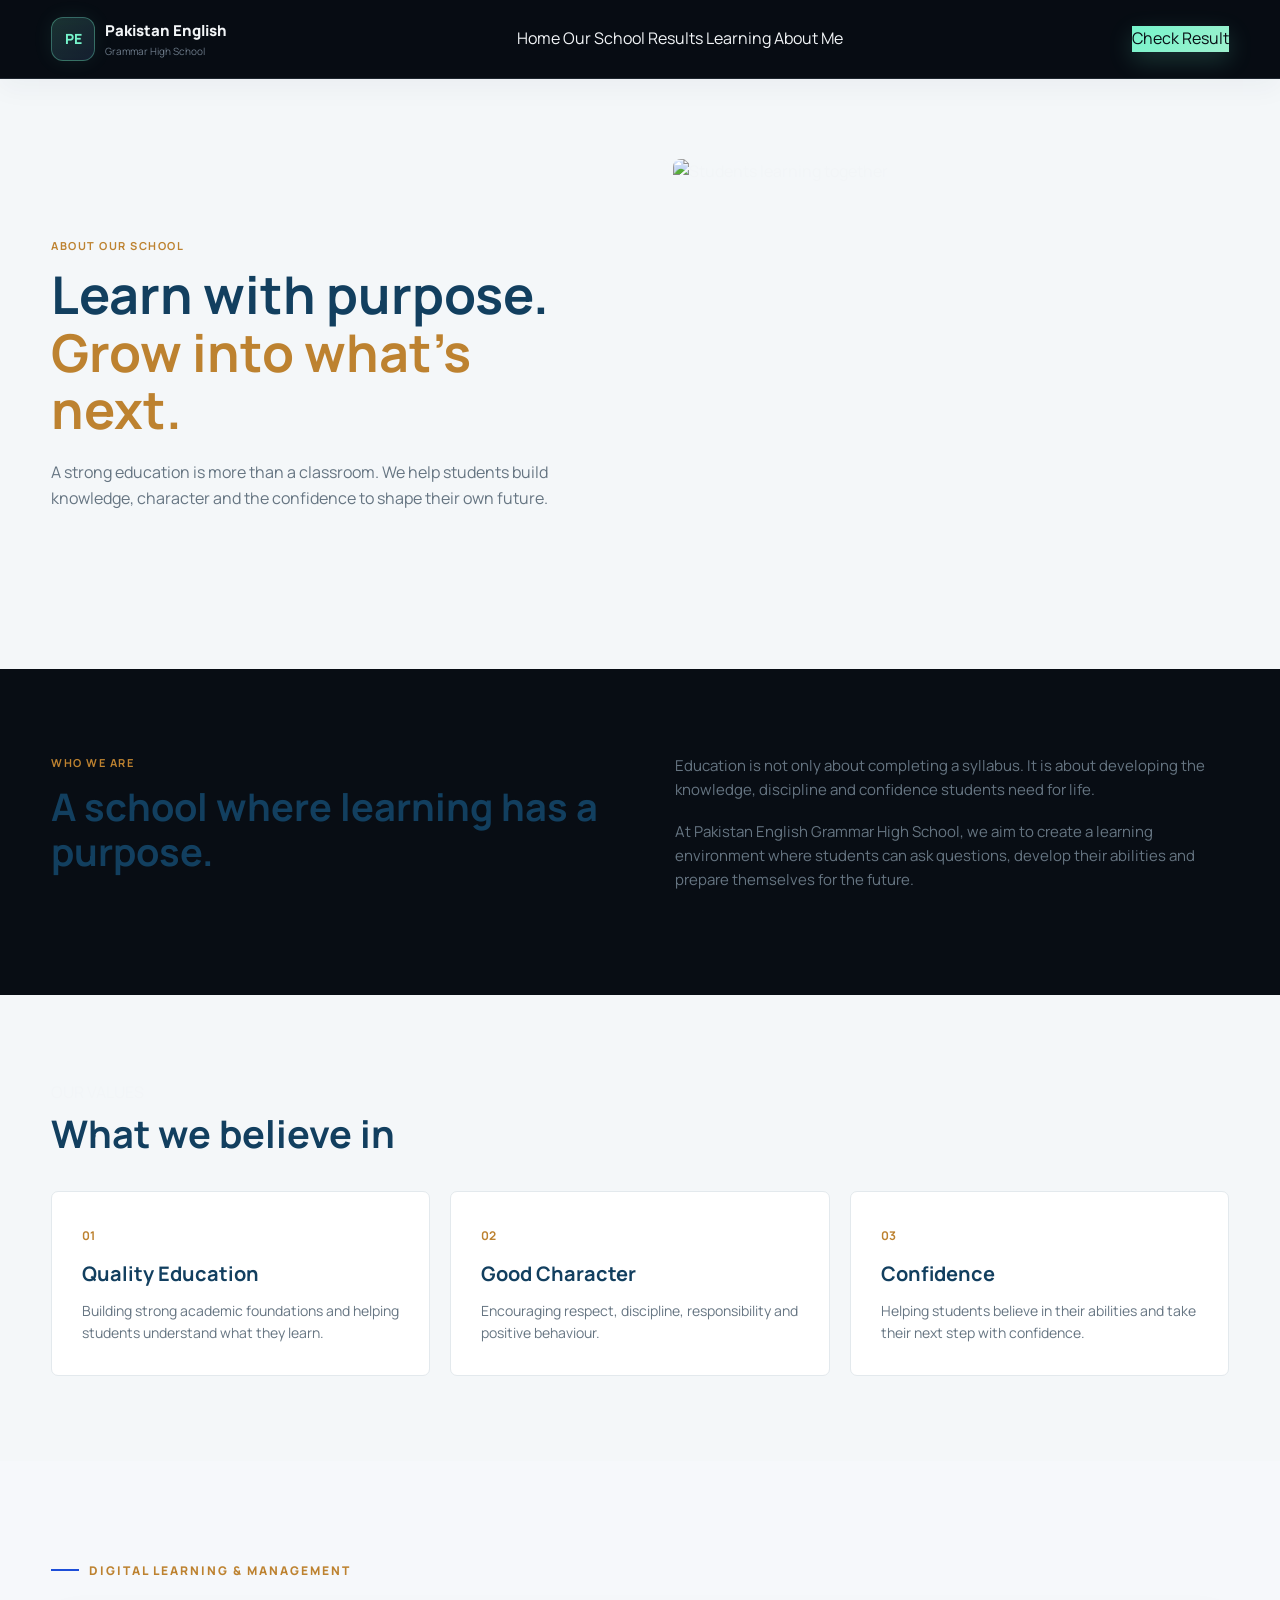
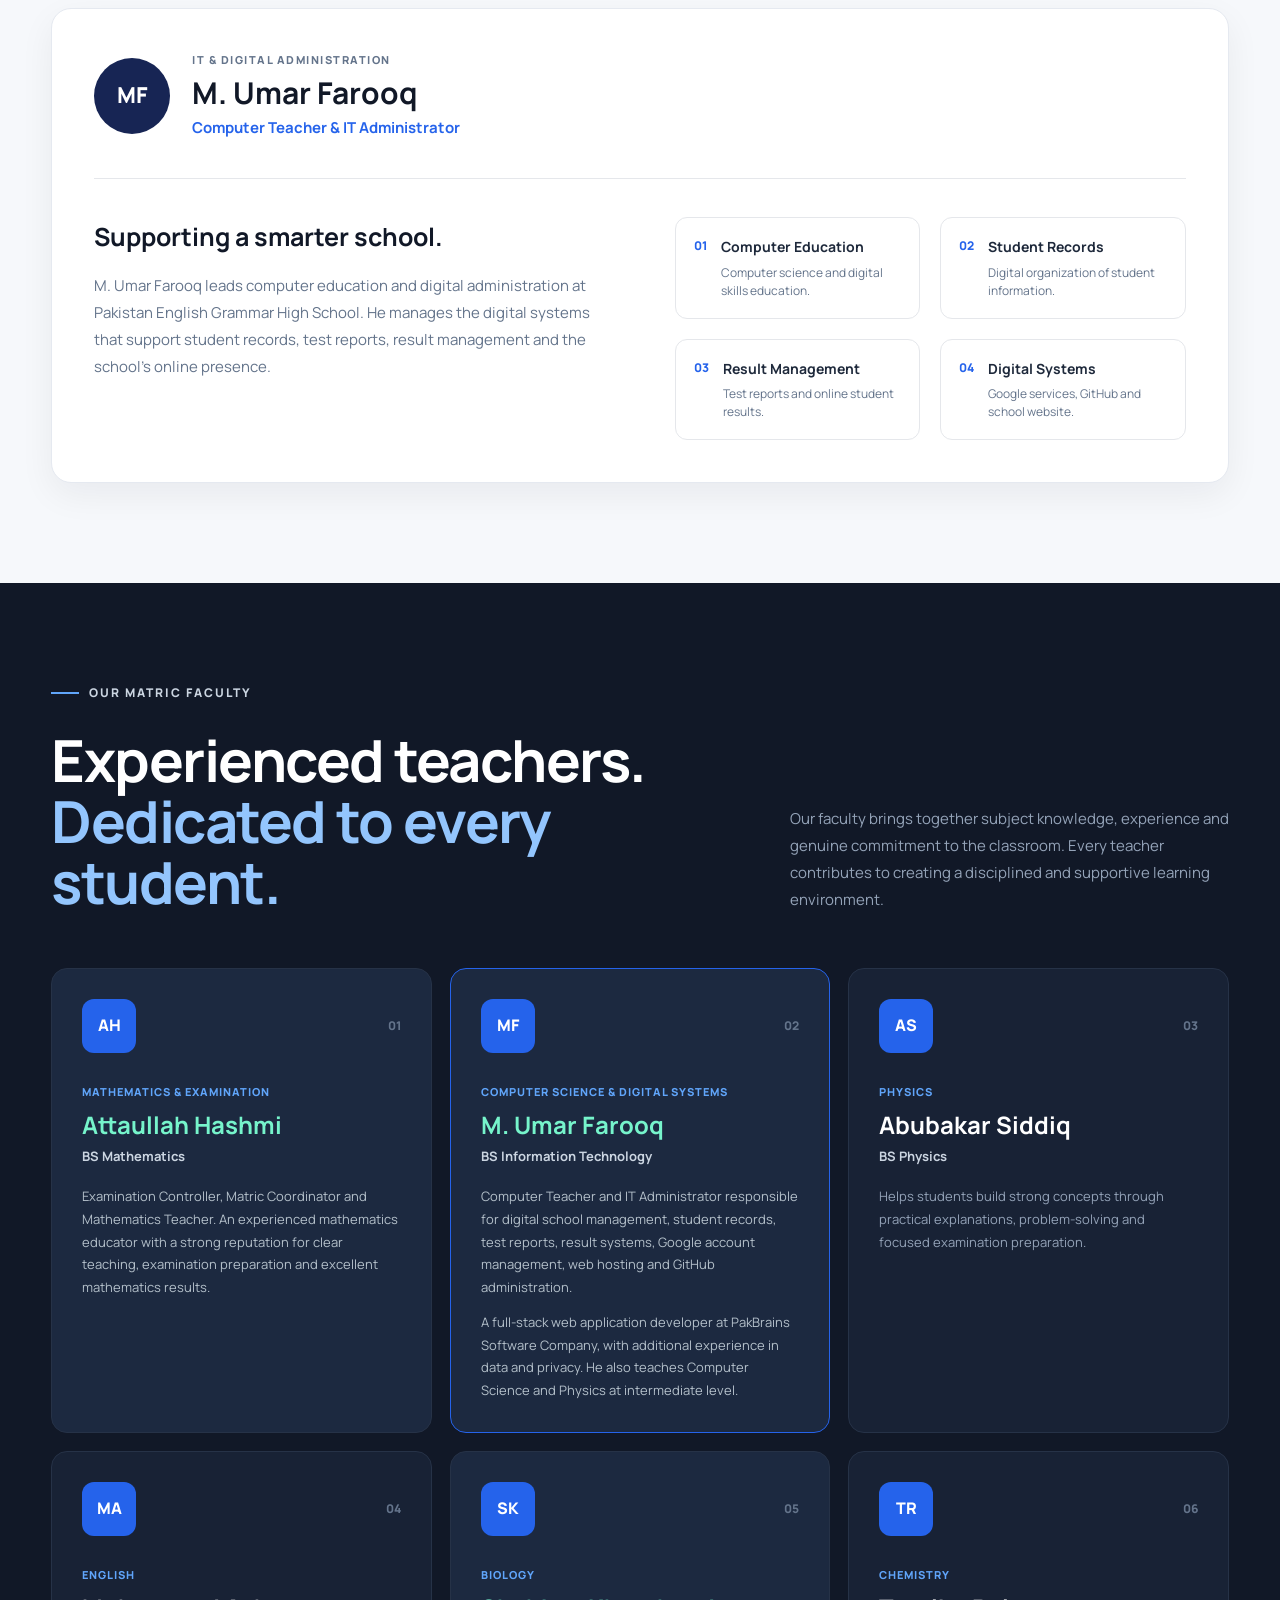
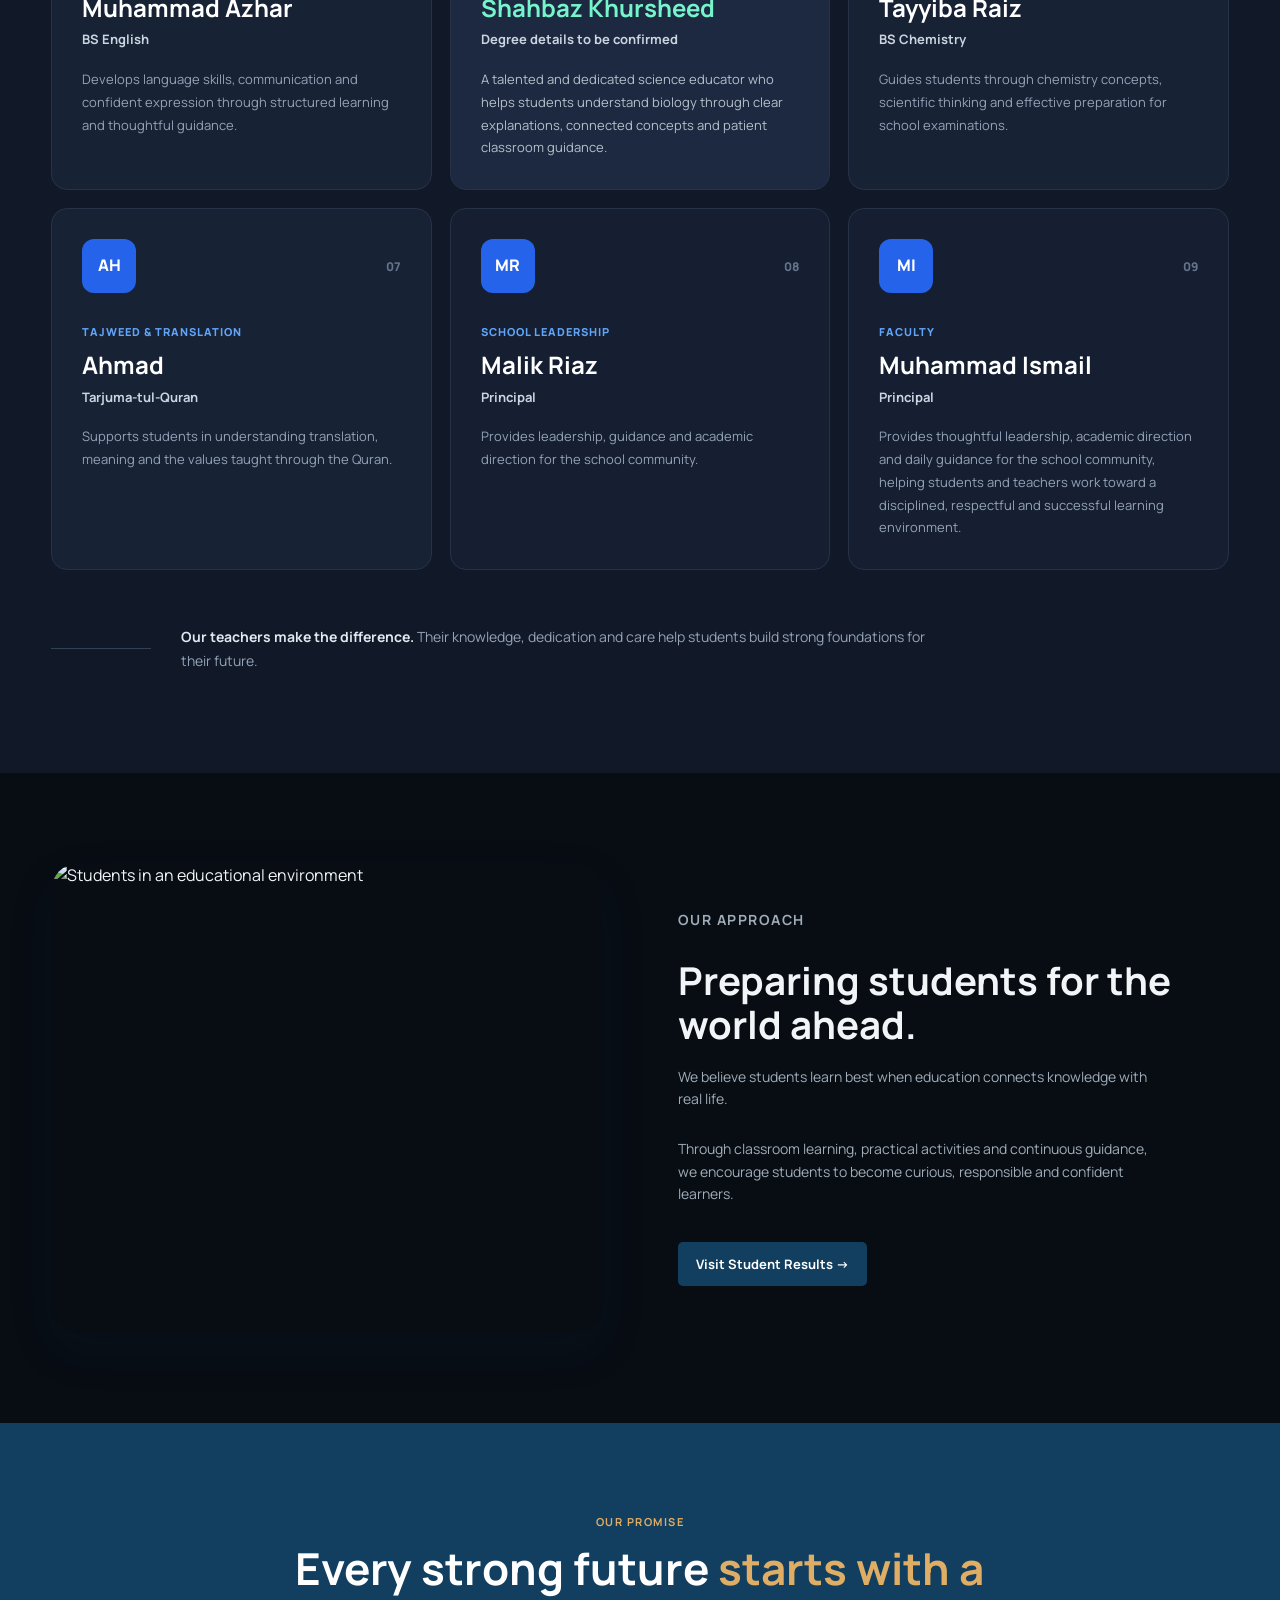
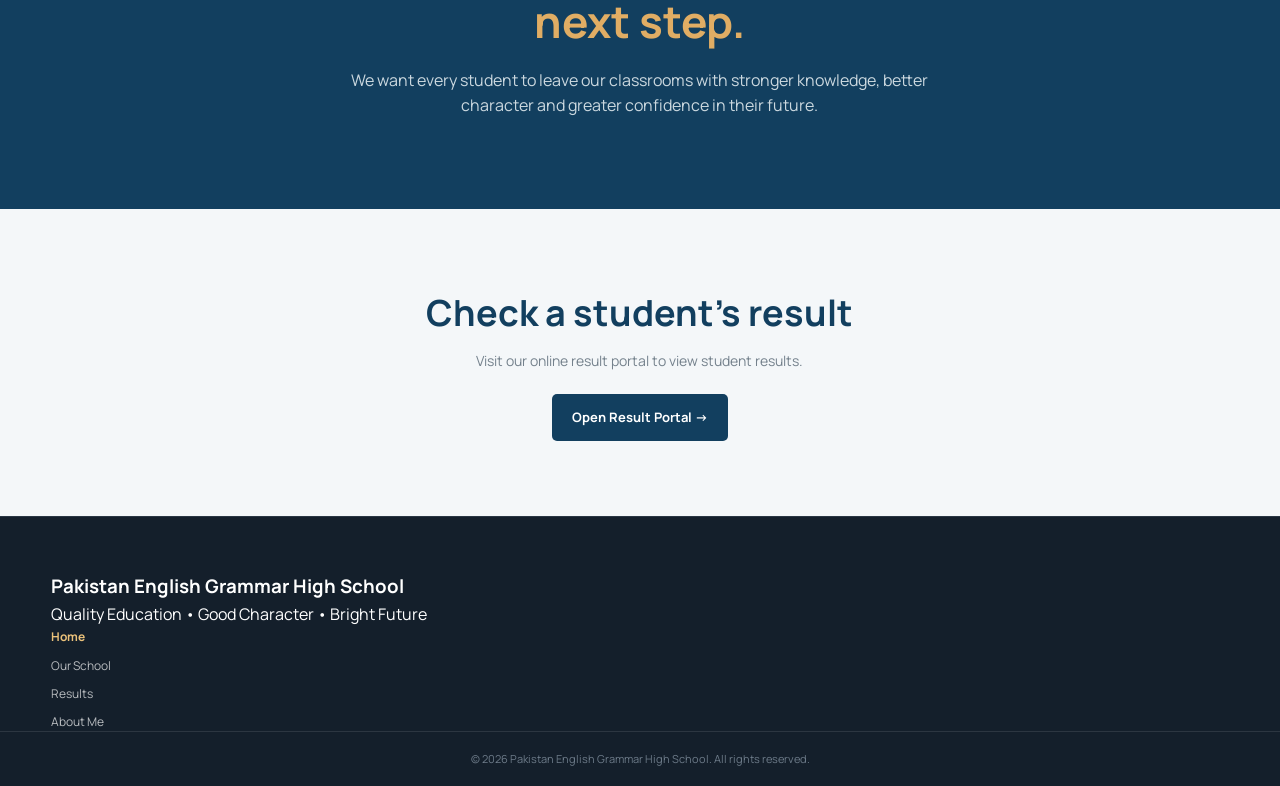
==== commit 55b16160: "Modern UI" ====
--- a/about.html
+++ b/about.html
@@ -9,13 +9,16 @@
 
     <meta name="description"
           content="Learn about Pakistan English Grammar High School.">
+    <meta name="theme-color" content="#080d14">
 
     <title>About Us | Pakistan English Grammar High School</title>
 
     <link rel="stylesheet" href="home.css">
+    <link rel="stylesheet" href="modern.css">
+    <link rel="stylesheet" href="modern.css">
 </head>
 
-<body>
+<body class="school-site">
 
     <!-- =========================
          Header
@@ -27,10 +30,10 @@
 
             <a href="index.html" class="logo">
 
-                <div class="logo-box">PE</div>
-
-                <div>
-                    <h2>Pakistan English</h2>
+                <div class="logo-mark">PE</div>
+
+                <div class="logo-text">
+                    <strong>Pakistan English</strong>
                     <span>Grammar High School</span>
                 </div>
 
@@ -49,12 +52,12 @@
                     Results
                 </a>
 
-                <a href="#">
-                    Notes
+                <a href="index.html#learning">
+                    Learning
                 </a>
 
-                <a href="#">
-                    Contact
+                <a href="aboutme.html">
+                    About Me
                 </a>
 
             </nav>
@@ -86,15 +89,14 @@
                     </p>
 
                     <h1>
-                        Building knowledge,
-                        <span>character and confidence.</span>
+                        Learn with purpose.
+                        <span>Grow into what’s next.</span>
                     </h1>
 
                     <p>
-                        Pakistan English Grammar High School is committed
-                        to providing students with quality education,
-                        strong values and the confidence to build a
-                        successful future.
+                        A strong education is more than a classroom. We help
+                        students build knowledge, character and the confidence
+                        to shape their own future.
                     </p>
 
                 </div>
@@ -607,7 +609,7 @@
              Learning Environment
         ========================== -->
 
-        <section class="learning-section">
+        <section class="learning-section" id="learning">
 
             <div class="container learning-grid">
 
@@ -666,8 +668,8 @@
                 </p>
 
                 <h2>
-                    Helping every student take
-                    <span>the next step.</span>
+                    Every strong future
+                    <span>starts with a next step.</span>
                 </h2>
 
                 <p>
@@ -743,6 +745,8 @@
                     Results
                 </a>
 
+                <a href="aboutme.html">About Me</a>
+
             </div>
 
         </div>
--- a/home.css
+++ b/home.css
@@ -1,6 +1,21 @@
 /* =========================================
    BASIC
 ========================================= */
+
+:root {
+    --navy-900: #0d2d42;
+    --navy-700: #123f5f;
+    --navy-600: #1d4e68;
+    --gold-500: #d9a75f;
+    --gold-400: #ebc27b;
+    --gray-50: #f5f7fb;
+    --gray-100: #eef3f8;
+    --gray-200: #e8edf2;
+    --gray-400: #7d8b96;
+    --gray-700: #41525f;
+    --white: #ffffff;
+    --shadow-soft: 0 18px 45px rgba(13, 45, 66, 0.12);
+}
 
 * {
     margin: 0;
@@ -13,9 +28,9 @@
 }
 
 body {
-    font-family: Arial, sans-serif;
-    color: #243746;
-    background: #ffffff;
+    font-family: "Segoe UI", Arial, sans-serif;
+    color: var(--navy-700);
+    background: linear-gradient(180deg, #f7f9fc 0%, #ffffff 30%, #f3f7fa 100%);
     line-height: 1.6;
 }
 
@@ -41,11 +56,13 @@
 ========================================= */
 
 .header {
-    background: #ffffff;
-    border-bottom: 1px solid #e8edf0;
+    background: rgba(255, 255, 255, 0.9);
+    border-bottom: 1px solid rgba(18, 63, 95, 0.08);
+    backdrop-filter: blur(10px);
     position: sticky;
     top: 0;
     z-index: 1000;
+    box-shadow: 0 10px 25px rgba(13, 45, 66, 0.04);
 }
 
 .navbar {
@@ -68,27 +85,29 @@
 .logo-mark {
     width: 44px;
     height: 44px;
-    background: #123f5f;
-    color: #ffffff;
-    border-radius: 6px;
+    background: linear-gradient(135deg, var(--navy-700), var(--navy-600));
+    color: var(--white);
+    border-radius: 12px;
+    box-shadow: 0 10px 20px rgba(18, 63, 95, 0.2);
 
     display: flex;
     align-items: center;
     justify-content: center;
 
     font-size: 14px;
-    font-weight: bold;
+    font-weight: 800;
 }
 
 .logo-text strong {
     display: block;
-    color: #123f5f;
+    color: var(--navy-700);
     font-size: 15px;
+    font-weight: 800;
 }
 
 .logo-text span {
     display: block;
-    color: #7b8790;
+    color: var(--gray-400);
     font-size: 10px;
 }
 
@@ -102,32 +121,34 @@
 }
 
 .nav a {
-    color: #63717c;
+    color: var(--gray-700);
     font-size: 13px;
-    font-weight: 600;
+    font-weight: 700;
     transition: 0.2s;
 }
 
 .nav a:hover,
 .nav a.active {
-    color: #123f5f;
+    color: var(--navy-700);
 }
 
 
 /* Header Button */
 
 .header-button {
-    background: #123f5f;
+    background: linear-gradient(135deg, var(--navy-700), var(--navy-600));
     color: white;
-    padding: 11px 17px;
-    border-radius: 5px;
+    padding: 12px 18px;
+    border-radius: 999px;
+    box-shadow: 0 12px 25px rgba(18, 63, 95, 0.18);
 
     font-size: 13px;
-    font-weight: bold;
+    font-weight: 700;
 }
 
 .header-button:hover {
-    background: #0c3048;
+    transform: translateY(-1px);
+    background: linear-gradient(135deg, var(--navy-900), var(--navy-700));
 }
 
 .header-button span {
@@ -141,51 +162,53 @@
 ========================================= */
 
 .hero {
-    background: #f4f7f9;
+    background: radial-gradient(circle at top left, rgba(217, 167, 95, 0.18), transparent 28%),
+                linear-gradient(135deg, #f8fafc 0%, #eef5fa 45%, #f4f8fb 100%);
     padding: 85px 0 75px;
 }
 
 .hero-grid {
     display: grid;
-    grid-template-columns: 1fr 1fr;
+    grid-template-columns: 1.05fr 0.95fr;
     align-items: center;
     gap: 70px;
 }
 
 .hero-label {
-    color: #bd8230;
+    color: var(--gold-500);
     font-size: 11px;
-    font-weight: bold;
-    letter-spacing: 1.5px;
+    font-weight: 800;
+    letter-spacing: 1.8px;
     margin-bottom: 20px;
+    text-transform: uppercase;
 }
 
 .hero-label span {
     display: inline-block;
     width: 28px;
     height: 2px;
-    background: #bd8230;
-    margin-right: 8px;
+    background: var(--gold-500);
+    margin-right: 10px;
     vertical-align: middle;
 }
 
 .hero h1 {
-    color: #123f5f;
-    font-size: 58px;
-    line-height: 1.05;
-    letter-spacing: -1px;
+    color: var(--navy-900);
+    font-size: clamp(2.5rem, 5vw, 4rem);
+    line-height: 1.02;
+    letter-spacing: -1.2px;
     margin-bottom: 24px;
 }
 
 .hero h1 strong {
     display: block;
-    color: #bd8230;
-    font-weight: inherit;
+    color: var(--gold-500);
+    font-weight: 800;
 }
 
 .hero-content > p {
-    max-width: 520px;
-    color: #667582;
+    max-width: 560px;
+    color: var(--gray-700);
     font-size: 16px;
     margin-bottom: 30px;
 }
@@ -196,34 +219,68 @@
 .hero-buttons {
     display: flex;
     align-items: center;
+    flex-wrap: wrap;
     gap: 12px;
 }
 
 .button {
     display: inline-block;
-    padding: 13px 19px;
-    border-radius: 5px;
+    padding: 14px 22px;
+    border-radius: 999px;
     font-size: 13px;
-    font-weight: bold;
+    font-weight: 700;
+    transition: 0.2s ease;
 }
 
 .button-primary {
-    background: #123f5f;
+    background: linear-gradient(135deg, var(--navy-700), var(--navy-600));
     color: white;
+    box-shadow: 0 14px 30px rgba(18, 63, 95, 0.2);
 }
 
 .button-primary:hover {
-    background: #0c3048;
+    transform: translateY(-1px);
+    background: linear-gradient(135deg, var(--navy-900), var(--navy-700));
 }
 
 .button-outline {
-    background: white;
-    color: #123f5f;
-    border: 1px solid #b9c4cb;
+    background: rgba(255, 255, 255, 0.85);
+    color: var(--navy-700);
+    border: 1px solid rgba(13, 45, 66, 0.12);
 }
 
 .button-outline:hover {
-    border-color: #123f5f;
+    border-color: var(--navy-700);
+    transform: translateY(-1px);
+}
+
+.hero-trust {
+    display: flex;
+    flex-wrap: wrap;
+    gap: 15px;
+    margin-top: 28px;
+}
+
+.trust-item {
+    min-width: 140px;
+    background: rgba(255, 255, 255, 0.7);
+    border: 1px solid rgba(13, 45, 66, 0.08);
+    border-radius: 16px;
+    padding: 14px 16px;
+    box-shadow: 0 10px 25px rgba(15, 23, 42, 0.05);
+}
+
+.trust-item strong {
+    display: block;
+    color: var(--navy-700);
+    font-size: 18px;
+    margin-bottom: 4px;
+}
+
+.trust-item span {
+    color: var(--gray-700);
+    font-size: 11px;
+    font-weight: 600;
 }
 
 
@@ -233,7 +290,7 @@
     display: flex;
     align-items: center;
     gap: 10px;
-    margin-top: 35px;
+    margin-top: 30px;
 }
 
 .note-line {
@@ -243,8 +300,9 @@
 }
 
 .hero-note p {
-    color: #84909a;
+    color: var(--gray-400);
     font-size: 12px;
+    letter-spacing: 0.2px;
 }
 
 
@@ -257,7 +315,8 @@
 .hero-image img {
     height: 490px;
     object-fit: cover;
-    border-radius: 8px;
+    border-radius: 24px;
+    box-shadow: var(--shadow-soft);
 }
 
 .hero-image-card {
@@ -265,19 +324,22 @@
     left: 20px;
     bottom: 20px;
 
-    background: white;
+    background: rgba(255, 255, 255, 0.92);
+    backdrop-filter: blur(8px);
     padding: 16px 20px;
-    border-radius: 6px;
+    border-radius: 16px;
+    box-shadow: 0 16px 30px rgba(13, 45, 66, 0.12);
+    border: 1px solid rgba(18, 63, 95, 0.08);
 }
 
 .hero-image-card strong {
     display: block;
-    color: #123f5f;
+    color: var(--navy-700);
     font-size: 13px;
 }
 
 .hero-image-card span {
-    color: #7a8791;
+    color: var(--gray-400);
     font-size: 11px;
 }
 
@@ -313,19 +375,19 @@
 }
 
 .section-top h2 {
-    color: #123f5f;
-    font-size: 38px;
+    color: var(--navy-700);
+    font-size: clamp(2rem, 3vw, 2.6rem);
     line-height: 1.2;
     margin-top: 8px;
 }
 
 .section-top h2 span {
-    color: #bd8230;
+    color: var(--gold-500);
 }
 
 .section-top > p {
     max-width: 320px;
-    color: #74818c;
+    color: var(--gray-700);
     font-size: 14px;
 }
 
@@ -337,36 +399,39 @@
 
 .service-card {
     min-height: 260px;
-    border: 1px solid #e3e9ed;
-    border-radius: 7px;
+    border: 1px solid rgba(13, 45, 66, 0.08);
+    border-radius: 22px;
     padding: 28px;
+    background: rgba(255, 255, 255, 0.8);
 
     display: flex;
     flex-direction: column;
     justify-content: space-between;
 
-    transition: 0.25s;
+    transition: 0.25s ease;
+    box-shadow: 0 12px 26px rgba(15, 23, 42, 0.04);
 }
 
 .service-card:hover {
-    border-color: #123f5f;
+    border-color: rgba(18, 63, 95, 0.2);
+    box-shadow: 0 20px 35px rgba(13, 45, 66, 0.1);
     transform: translateY(-5px);
 }
 
 .service-card.featured {
-    background: #123f5f;
-    border-color: #123f5f;
+    background: linear-gradient(160deg, var(--navy-700), var(--navy-600));
+    border-color: transparent;
     color: white;
 }
 
 .service-number {
-    color: #bd8230;
+    color: var(--gold-500);
     font-size: 12px;
-    font-weight: bold;
+    font-weight: 800;
 }
 
 .service-content h3 {
-    color: #123f5f;
+    color: var(--navy-700);
     font-size: 21px;
     margin-bottom: 8px;
 }
@@ -376,23 +441,23 @@
 }
 
 .service-content p {
-    color: #74818c;
+    color: var(--gray-700);
     font-size: 13px;
     margin-bottom: 18px;
 }
 
 .featured p {
-    color: #cbd8df;
+    color: rgba(255, 255, 255, 0.8);
 }
 
 .service-link {
-    color: #123f5f;
+    color: var(--navy-700);
     font-size: 12px;
-    font-weight: bold;
+    font-weight: 800;
 }
 
 .featured .service-link {
-    color: #e4bb79;
+    color: var(--gold-400);
 }
 
 
@@ -402,7 +467,7 @@
 ========================================= */
 
 .about-home {
-    background: #f4f7f9;
+    background: linear-gradient(180deg, rgba(240, 245, 250, 0.7), rgba(248, 250, 252, 0.8));
     padding: 90px 0;
 }
 
@@ -420,7 +485,8 @@
 .about-image img {
     height: 470px;
     object-fit: cover;
-    border-radius: 8px;
+    border-radius: 28px;
+    box-shadow: var(--shadow-soft);
 }
 
 .image-tag {
@@ -428,11 +494,12 @@
     left: 20px;
     bottom: 20px;
 
-    background: #123f5f;
+    background: rgba(18, 63, 95, 0.92);
     color: white;
 
     padding: 15px 18px;
-    border-radius: 5px;
+    border-radius: 14px;
+    box-shadow: 0 16px 25px rgba(13, 45, 66, 0.2);
 }
 
 .image-tag strong {
@@ -446,18 +513,18 @@
 }
 
 .about-text h2 {
-    color: #123f5f;
-    font-size: 40px;
+    color: var(--navy-700);
+    font-size: clamp(2rem, 3vw, 2.7rem);
     line-height: 1.15;
     margin: 10px 0 20px;
 }
 
 .about-text h2 span {
-    color: #bd8230;
+    color: var(--gold-500);
 }
 
 .about-text p {
-    color: #6d7b86;
+    color: var(--gray-700);
     font-size: 14px;
     margin-bottom: 15px;
 }
@@ -465,13 +532,13 @@
 .text-button {
     display: inline-block;
     margin-top: 12px;
-    color: #123f5f;
+    color: var(--navy-700);
     font-size: 13px;
-    font-weight: bold;
+    font-weight: 800;
 }
 
 .text-button:hover {
-    color: #bd8230;
+    color: var(--gold-500);
 }
 
 
@@ -481,7 +548,7 @@
 ========================================= */
 
 .stats {
-    background: #123f5f;
+    background: linear-gradient(135deg, var(--navy-900), var(--navy-700));
     color: white;
     padding: 65px 0;
 }
@@ -489,16 +556,18 @@
 .stats-grid {
     display: grid;
     grid-template-columns: repeat(4, 1fr);
-    gap: 30px;
+    gap: 22px;
 }
 
 .stat {
-    border-left: 1px solid #3d6076;
-    padding-left: 20px;
+    background: rgba(255, 255, 255, 0.04);
+    border: 1px solid rgba(255, 255, 255, 0.08);
+    border-radius: 18px;
+    padding: 22px 20px;
 }
 
 .stat strong {
-    color: #e0ad64;
+    color: var(--gold-400);
     font-size: 12px;
 }
 
@@ -508,7 +577,7 @@
 }
 
 .stat p {
-    color: #c4d2da;
+    color: rgba(255, 255, 255, 0.75);
     font-size: 12px;
 }
 
@@ -530,18 +599,18 @@
 }
 
 .learning-text h2 {
-    color: #123f5f;
-    font-size: 40px;
+    color: var(--navy-700);
+    font-size: clamp(2rem, 3vw, 2.7rem);
     line-height: 1.15;
     margin: 10px 0 18px;
 }
 
 .learning-text h2 span {
-    color: #bd8230;
+    color: var(--gold-500);
 }
 
 .learning-text > p {
-    color: #6d7b86;
+    color: var(--gray-700);
     font-size: 14px;
     max-width: 480px;
     margin-bottom: 28px;
@@ -550,30 +619,35 @@
 .learning-list > div {
     display: flex;
     gap: 15px;
-    padding: 15px 0;
-    border-top: 1px solid #e3e9ed;
+    padding: 18px 18px;
+    border: 1px solid rgba(13, 45, 66, 0.06);
+    border-radius: 16px;
+    background: rgba(255, 255, 255, 0.7);
+    margin-bottom: 14px;
+    box-shadow: 0 10px 20px rgba(15, 23, 42, 0.03);
 }
 
 .learning-list > div > span {
-    color: #bd8230;
+    color: var(--gold-500);
     font-size: 12px;
-    font-weight: bold;
+    font-weight: 800;
 }
 
 .learning-list strong {
-    color: #123f5f;
+    color: var(--navy-700);
     font-size: 14px;
 }
 
 .learning-list p {
-    color: #7b8790;
+    color: var(--gray-700);
     font-size: 12px;
 }
 
 .learning-image img {
     height: 470px;
     object-fit: cover;
-    border-radius: 8px;
+    border-radius: 28px;
+    box-shadow: var(--shadow-soft);
 }
 
 
@@ -583,7 +657,7 @@
 ========================================= */
 
 .home-cta {
-    background: #f4f7f9;
+    background: linear-gradient(180deg, rgba(244, 247, 249, 0.8), rgba(234, 242, 248, 1));
     padding: 70px 0;
 }
 
@@ -592,43 +666,51 @@
     justify-content: space-between;
     align-items: center;
     gap: 30px;
+    background: rgba(255, 255, 255, 0.7);
+    border: 1px solid rgba(18, 63, 95, 0.08);
+    border-radius: 24px;
+    padding: 28px 32px;
+    box-shadow: 0 18px 38px rgba(13, 45, 66, 0.05);
 }
 
 .cta-content > div > span {
-    color: #bd8230;
+    color: var(--gold-500);
     font-size: 11px;
-    font-weight: bold;
+    font-weight: 800;
     letter-spacing: 1.5px;
+    text-transform: uppercase;
 }
 
 .cta-content h2 {
-    color: #123f5f;
-    font-size: 40px;
+    color: var(--navy-700);
+    font-size: clamp(2rem, 3.2vw, 2.7rem);
     margin: 7px 0;
 }
 
 .cta-content h2 strong {
-    color: #bd8230;
+    color: var(--gold-500);
     font-weight: inherit;
 }
 
 .cta-content p {
-    color: #74818c;
+    color: var(--gray-700);
     font-size: 14px;
 }
 
 .cta-button {
-    background: #123f5f;
+    background: linear-gradient(135deg, var(--navy-700), var(--navy-600));
     color: white;
-    padding: 14px 20px;
-    border-radius: 5px;
+    padding: 15px 22px;
+    border-radius: 999px;
     font-size: 13px;
-    font-weight: bold;
+    font-weight: 700;
     white-space: nowrap;
+    box-shadow: 0 14px 25px rgba(18, 63, 95, 0.18);
 }
 
 .cta-button:hover {
-    background: #0c3048;
+    transform: translateY(-1px);
+    background: linear-gradient(135deg, var(--navy-900), var(--navy-700));
 }
 
 
@@ -875,7 +957,7 @@
 ========================================= */
 
 .footer {
-    background: #0d2d42;
+    background: linear-gradient(180deg, var(--navy-900), #0b2436);
     color: white;
     padding-top: 55px;
 }
@@ -888,7 +970,7 @@
 }
 
 .footer-brand > p {
-    color: #aebec8;
+    color: rgba(255, 255, 255, 0.7);
     font-size: 12px;
     margin-top: 15px;
 }
@@ -898,7 +980,7 @@
 }
 
 .footer .logo-text span {
-    color: #8fa4b1;
+    color: rgba(255, 255, 255, 0.7);
 }
 
 .footer-links {
@@ -908,7 +990,7 @@
 }
 
 .footer-links a {
-    color: #b7c5ce;
+    color: rgba(255, 255, 255, 0.7);
     font-size: 12px;
 }
 
@@ -917,14 +999,14 @@
 }
 
 .footer-links a:first-child {
-    color: #e0ad64;
-    font-weight: bold;
+    color: var(--gold-400);
+    font-weight: 700;
 }
 
 .copyright {
-    border-top: 1px solid #29485a;
+    border-top: 1px solid rgba(255, 255, 255, 0.1);
     text-align: center;
-    color: #8196a3;
+    color: rgba(255, 255, 255, 0.7);
     font-size: 11px;
     padding: 18px;
 }
--- a/modern.css
+++ b/modern.css
@@ -0,0 +1,710 @@
+@import url('https://fonts.googleapis.com/css2?family=DM+Mono:wght@400;500&family=Manrope:wght@400;500;600;700;800&display=swap');
+
+/* ========================================
+   MODERN DARK THEME - UNIFIED SYSTEM
+   ======================================== */
+
+:root {
+    --ink: #f2f5f7;
+    --muted: #a0acb8;
+    --subtle: #6d7b89;
+    --night: #080d14;
+    --panel: #101822;
+    --panel-light: #141f2b;
+    --line: rgba(173, 196, 215, .14);
+    --mint: #76f4cb;
+    --blue: #73a9ff;
+    --mono: 'DM Mono', monospace;
+    --sans: 'Manrope', sans-serif;
+}
+
+/* OVERRIDE LIGHT THEME DEFAULTS */
+body.school-site {
+    color-scheme: dark;
+    background: var(--night) !important;
+    color: var(--ink) !important;
+    font-family: var(--sans) !important;
+}
+
+body.school-site .header {
+    background: rgba(8, 13, 20, .82) !important;
+    border-bottom-color: var(--line) !important;
+    backdrop-filter: blur(18px);
+}
+
+body.school-site .logo-mark {
+    background: linear-gradient(145deg, rgba(118, 244, 203, .17), rgba(115, 169, 255, .12)) !important;
+    border: 1px solid rgba(118, 244, 203, .34) !important;
+    border-radius: 12px !important;
+    color: var(--mint) !important;
+    box-shadow: 0 0 20px rgba(118, 244, 203, .08);
+}
+
+body.school-site .logo-text strong {
+    color: var(--ink) !important;
+}
+
+body.school-site .logo-text span {
+    color: var(--subtle) !important;
+}
+
+body.school-site .nav a {
+    color: var(--muted) !important;
+    transition: color .2s ease;
+}
+
+body.school-site .nav a:hover,
+body.school-site .nav a.active {
+    color: var(--mint) !important;
+}
+
+body.school-site .header-button,
+body.school-site .result-btn {
+    background: linear-gradient(135deg, var(--mint), #9df0ce) !important;
+    color: var(--night) !important;
+    border: none !important;
+    box-shadow: 0 8px 24px rgba(118, 244, 203, .18) !important;
+    transition: transform .2s ease, box-shadow .2s ease;
+}
+
+body.school-site .header-button:hover,
+body.school-site .result-btn:hover {
+    transform: translateY(-2px);
+    box-shadow: 0 12px 32px rgba(118, 244, 203, .24) !important;
+}
+
+body.school-site .hero {
+    background:
+        radial-gradient(ellipse at 77% 30%, rgba(59, 106, 163, .14), transparent 36%),
+        radial-gradient(ellipse at 18% 80%, rgba(48, 175, 137, .08), transparent 36%),
+        var(--night) !important;
+}
+
+body.school-site .hero::before {
+    position: absolute;
+    inset: 0;
+    background-image: linear-gradient(rgba(173, 196, 215, .035) 1px, transparent 1px), linear-gradient(90deg, rgba(173, 196, 215, .035) 1px, transparent 1px);
+    background-size: 54px 54px;
+    content: '';
+    mask-image: linear-gradient(to bottom, black, transparent 90%);
+    pointer-events: none;
+}
+
+body.school-site .hero::after {
+    position: absolute;
+    top: -250px;
+    right: -155px;
+    width: 580px;
+    height: 580px;
+    border: 1px solid rgba(118, 244, 203, .12);
+    border-radius: 50%;
+    box-shadow: 0 0 0 50px rgba(118, 244, 203, .02);
+    content: '';
+    pointer-events: none;
+}
+
+body.school-site .hero-label {
+    color: var(--mint) !important;
+    font-weight: 500 !important;
+    letter-spacing: 1.8px !important;
+}
+
+body.school-site .hero-label span {
+    background: var(--mint);
+    box-shadow: 0 0 14px var(--mint);
+}
+
+body.school-site .hero h1 {
+    color: var(--ink) !important;
+    letter-spacing: -0.065em;
+}
+
+body.school-site .hero h1 strong {
+    color: var(--mint) !important;
+}
+
+body.school-site .hero-content > p {
+    color: #b4c0ca !important;
+}
+
+body.school-site .button-primary {
+    background: linear-gradient(100deg, var(--mint), #9df0ce) !important;
+    color: var(--night) !important;
+    box-shadow: 0 8px 28px rgba(118, 244, 203, .16) !important;
+}
+
+body.school-site .button-primary:hover {
+    box-shadow: 0 12px 36px rgba(118, 244, 203, .22) !important;
+}
+
+body.school-site .button-outline {
+    background: rgba(20, 31, 43, .78) !important;
+    border: 1px solid rgba(118, 244, 203, .25) !important;
+    color: var(--ink) !important;
+}
+
+body.school-site .button-outline:hover {
+    border-color: rgba(118, 244, 203, .5) !important;
+    background: rgba(20, 31, 43, .95) !important;
+}
+
+body.school-site .trust-item {
+    background: rgba(20, 31, 43, .6) !important;
+    border: 1px solid rgba(118, 244, 203, .18) !important;
+    color: var(--ink);
+}
+
+body.school-site .trust-item strong {
+    color: var(--mint) !important;
+}
+
+body.school-site .trust-item span {
+    color: var(--muted) !important;
+}
+
+body.school-site .service-card {
+    background: linear-gradient(145deg, rgba(20, 31, 43, .78), rgba(12, 19, 28, .9)) !important;
+    border: 1px solid var(--line) !important;
+    border-radius: 12px;
+    transition: transform .2s ease, border-color .2s ease;
+}
+
+body.school-site .service-card:hover {
+    transform: translateY(-3px);
+    border-color: rgba(118, 244, 203, .38) !important;
+}
+
+body.school-site .service-card.featured {
+    background: linear-gradient(145deg, rgba(118, 244, 203, .12), rgba(115, 169, 255, .08)) !important;
+    border-color: rgba(118, 244, 203, .35) !important;
+}
+
+body.school-site .service-number {
+    color: var(--mint) !important;
+}
+
+body.school-site .service-content h3 {
+    color: var(--ink) !important;
+}
+
+body.school-site .featured h3 {
+    color: var(--mint) !important;
+}
+
+body.school-site .service-content p {
+    color: var(--muted) !important;
+}
+
+body.school-site .featured p {
+    color: #b4c0ca !important;
+}
+
+body.school-site .service-link {
+    color: var(--mint) !important;
+}
+
+body.school-site .featured .service-link {
+    color: var(--mint) !important;
+}
+
+body.school-site .about-home {
+    background: var(--panel) !important;
+}
+
+body.school-site .about-text h2 {
+    color: var(--ink) !important;
+}
+
+body.school-site .about-text h2 span {
+    color: var(--mint) !important;
+}
+
+body.school-site .about-text p {
+    color: var(--muted) !important;
+}
+
+body.school-site .text-button {
+    color: var(--mint) !important;
+    font-weight: 800;
+}
+
+body.school-site .text-button:hover {
+    color: #9df0ce;
+}
+
+body.school-site .stats {
+    background: linear-gradient(135deg, rgba(24, 50, 80, .9), rgba(16, 35, 60, .9)) !important;
+}
+
+body.school-site .stat {
+    background: rgba(255, 255, 255, .04) !important;
+    border: 1px solid rgba(118, 244, 203, .15) !important;
+}
+
+body.school-site .stat strong {
+    color: var(--mint) !important;
+}
+
+body.school-site .stat h3 {
+    color: var(--ink) !important;
+}
+
+body.school-site .stat p {
+    color: #b4c0ca !important;
+}
+
+body.school-site .learning {
+    background: var(--night);
+}
+
+body.school-site .learning-text h2 {
+    color: var(--ink) !important;
+}
+
+body.school-site .learning-text h2 span {
+    color: var(--mint) !important;
+}
+
+body.school-site .learning-text > p {
+    color: var(--muted) !important;
+}
+
+body.school-site .learning-list > div {
+    background: rgba(20, 31, 43, .6) !important;
+    border: 1px solid rgba(118, 244, 203, .15) !important;
+}
+
+body.school-site .learning-list > div > span {
+    color: var(--mint) !important;
+}
+
+body.school-site .learning-list strong {
+    color: var(--ink) !important;
+}
+
+body.school-site .learning-list p {
+    color: var(--muted) !important;
+}
+
+body.school-site .home-cta {
+    background: var(--panel) !important;
+}
+
+body.school-site .cta-content {
+    background: rgba(20, 31, 43, .6) !important;
+    border: 1px solid var(--line) !important;
+}
+
+body.school-site .cta-content > div > span {
+    color: var(--mint) !important;
+}
+
+body.school-site .cta-content h2 {
+    color: var(--ink) !important;
+}
+
+body.school-site .cta-content h2 strong {
+    color: var(--mint) !important;
+}
+
+body.school-site .cta-content p {
+    color: var(--muted) !important;
+}
+
+body.school-site .cta-button {
+    background: linear-gradient(100deg, var(--mint), #9df0ce) !important;
+    color: var(--night) !important;
+    box-shadow: 0 8px 24px rgba(118, 244, 203, .16) !important;
+}
+
+body.school-site .cta-button:hover {
+    box-shadow: 0 12px 32px rgba(118, 244, 203, .22) !important;
+}
+
+body.school-site .footer {
+    background: var(--panel-light) !important;
+    border-top: 1px solid var(--line) !important;
+}
+
+body.school-site .footer-brand p {
+    color: var(--muted) !important;
+}
+
+body.school-site .footer-menu strong {
+    color: var(--ink) !important;
+}
+
+body.school-site .footer-menu a {
+    color: var(--muted) !important;
+    transition: color .2s ease;
+}
+
+body.school-site .footer-menu a:hover {
+    color: var(--mint) !important;
+}
+
+body.school-site .copyright {
+    color: var(--subtle) !important;
+}
+
+/* RESULTS PAGE STYLING */
+body.results-page {
+    background: var(--night) !important;
+    color: var(--ink) !important;
+    font-family: var(--sans) !important;
+}
+
+.portal-nav {
+    position: sticky;
+    top: 0;
+    z-index: 10;
+    display: flex;
+    min-height: 76px;
+    align-items: center;
+    justify-content: space-between;
+    gap: 24px;
+    padding: 0 max(24px, calc((100% - 1120px) / 2));
+    border-bottom: 1px solid var(--line);
+    background: rgba(8, 13, 20, .82);
+    backdrop-filter: blur(18px);
+}
+
+.portal-brand {
+    display: flex;
+    align-items: center;
+    gap: 11px;
+}
+
+.portal-mark {
+    display: grid;
+    width: 40px;
+    height: 40px;
+    place-items: center;
+    border: 1px solid rgba(118, 244, 203, .34);
+    border-radius: 12px;
+    background: linear-gradient(145deg, rgba(118, 244, 203, .17), rgba(115, 169, 255, .12));
+    color: var(--mint);
+    font: 500 12px var(--mono);
+    box-shadow: 0 0 20px rgba(118, 244, 203, .08);
+}
+
+.portal-brand strong,
+.portal-brand small {
+    display: block;
+    line-height: 1.25;
+}
+
+.portal-brand strong {
+    font-size: 13px;
+    letter-spacing: .01em;
+    color: var(--ink);
+}
+
+.portal-brand small {
+    margin-top: 4px;
+    color: var(--subtle);
+    font-size: 10px;
+}
+
+.portal-nav nav {
+    display: flex;
+    align-items: center;
+    gap: 30px;
+    color: var(--muted);
+    font-size: 12px;
+    font-weight: 700;
+}
+
+.portal-nav nav a {
+    transition: color .2s ease;
+}
+
+.portal-nav nav a:hover,
+.portal-nav nav .active {
+    color: var(--mint);
+}
+
+.portal-action {
+    padding: 10px 15px;
+    border: 1px solid rgba(118, 244, 203, .32);
+    border-radius: 8px;
+    color: var(--mint);
+    font-size: 11px;
+    font-weight: 800;
+    transition: background .2s ease, color .2s ease;
+}
+
+.portal-action:hover {
+    background: var(--mint);
+    color: var(--night);
+}
+
+body.results-page .header {
+    text-align: left;
+    margin-bottom: 28px;
+}
+
+.portal-kicker {
+    color: var(--mint);
+    font-size: 10px;
+    font-weight: 800;
+    letter-spacing: 1.5px;
+    margin-bottom: 12px;
+}
+
+.portal-kicker span {
+    margin: 0 7px;
+    color: var(--subtle);
+}
+
+body.results-page .header h1 {
+    color: var(--ink) !important;
+    font-size: 45px;
+    font-weight: 800;
+    margin-bottom: 8px;
+}
+
+body.results-page .header h2 {
+    color: var(--muted) !important;
+    font-size: 16px;
+    font-weight: 400;
+    letter-spacing: 0;
+}
+
+body.results-page .search-box {
+    background: var(--panel) !important;
+    border: 1px solid var(--line) !important;
+    box-shadow: 0 12px 40px rgba(0, 0, 0, .3) !important;
+}
+
+body.results-page .input-group label {
+    color: var(--ink) !important;
+    font-weight: 700 !important;
+    font-size: 13px;
+}
+
+body.results-page .input-group input,
+body.results-page .input-group select {
+    background: rgba(20, 31, 43, .6) !important;
+    border: 1px solid rgba(118, 244, 203, .22) !important;
+    color: var(--ink) !important;
+    font-size: 14px;
+    transition: border-color .2s ease, background .2s ease;
+}
+
+body.results-page .input-group input:focus,
+body.results-page .input-group select:focus {
+    outline: none;
+    border-color: rgba(118, 244, 203, .5) !important;
+    background: rgba(20, 31, 43, .8) !important;
+}
+
+body.results-page #searchBtn,
+body.results-page #printBtn {
+    background: linear-gradient(100deg, var(--mint), #9df0ce) !important;
+    color: var(--night) !important;
+    border: none !important;
+    border-radius: 8px !important;
+    font-weight: 800 !important;
+    cursor: pointer;
+    transition: transform .2s ease, box-shadow .2s ease;
+    box-shadow: 0 8px 24px rgba(118, 244, 203, .16);
+    padding: 14px 22px !important;
+}
+
+body.results-page #searchBtn:hover,
+body.results-page #printBtn:hover {
+    transform: translateY(-2px);
+    box-shadow: 0 12px 32px rgba(118, 244, 203, .24);
+}
+
+body.results-page .result-card {
+    background: var(--panel) !important;
+    border: 1px solid var(--line) !important;
+    box-shadow: 0 20px 60px rgba(0, 0, 0, .4) !important;
+}
+
+body.results-page .result-sheet {
+    border: 1px solid rgba(118, 244, 203, .2) !important;
+    background: rgba(20, 31, 43, .6) !important;
+}
+
+body.results-page .result-header {
+    border-bottom: 1px solid rgba(118, 244, 203, .15) !important;
+}
+
+body.results-page .institution-name {
+    color: var(--mint) !important;
+}
+
+body.results-page .result-title {
+    color: var(--ink) !important;
+}
+
+body.results-page .result-subtitle {
+    color: var(--muted) !important;
+}
+
+body.results-page .meta-table {
+    border: 1px solid rgba(118, 244, 203, .15) !important;
+}
+
+body.results-page .meta-row {
+    border-bottom: 1px solid rgba(118, 244, 203, .1) !important;
+}
+
+body.results-page .meta-row:last-child {
+    border-bottom: none !important;
+}
+
+body.results-page .meta-item {
+    background: rgba(20, 31, 43, .4);
+    border-right: 1px solid rgba(118, 244, 203, .1) !important;
+}
+
+body.results-page .meta-item span {
+    color: var(--muted) !important;
+    font-weight: 700;
+}
+
+body.results-page .meta-item strong {
+    color: var(--ink) !important;
+}
+
+body.results-page .result-table {
+    border: 1px solid rgba(118, 244, 203, .15) !important;
+}
+
+body.results-page .result-table th {
+    background: rgba(20, 31, 43, .8) !important;
+    border: 1px solid rgba(118, 244, 203, .1) !important;
+    color: var(--mint) !important;
+}
+
+body.results-page .result-table td {
+    border: 1px solid rgba(118, 244, 203, .1) !important;
+    color: var(--ink);
+    background: transparent;
+}
+
+body.results-page .summary-box {
+    background: rgba(20, 31, 43, .6) !important;
+    border: 1px solid rgba(118, 244, 203, .15) !important;
+}
+
+body.results-page .summary-box span {
+    color: var(--muted) !important;
+}
+
+body.results-page .summary-box strong {
+    color: var(--mint) !important;
+}
+
+body.results-page .signature-box {
+    border: 1px solid rgba(118, 244, 203, .15) !important;
+    color: var(--subtle);
+}
+
+body.results-page .site-footer {
+    border-top: 1px solid var(--line) !important;
+    color: var(--muted) !important;
+}
+
+body.results-page .footer-copyright {
+    color: var(--ink) !important;
+}
+
+body.results-page .footer-developer {
+    color: var(--muted) !important;
+}
+
+body.results-page .footer-about-link {
+    background: linear-gradient(100deg, var(--mint), #9df0ce) !important;
+    color: var(--night) !important;
+    border: none !important;
+    box-shadow: 0 6px 18px rgba(118, 244, 203, .14);
+}
+
+body.results-page .footer-about-link:hover {
+    box-shadow: 0 8px 24px rgba(118, 244, 203, .2);
+}
+
+/* RESPONSIVE */
+@media (max-width: 800px) {
+    .portal-nav {
+        flex-wrap: wrap;
+        padding: 14px 24px;
+    }
+
+    .portal-nav nav {
+        order: 3;
+        width: 100%;
+        justify-content: space-between;
+        gap: 12px;
+    }
+
+    body.school-site .hero-grid,
+    body.school-site .about-grid,
+    body.school-site .learning-grid,
+    body.school-site .closing-grid {
+        grid-template-columns: 1fr;
+        gap: 42px;
+    }
+
+    body.school-site .service-grid {
+        grid-template-columns: repeat(2, 1fr);
+    }
+
+    body.school-site .stats-grid {
+        grid-template-columns: repeat(2, 1fr);
+    }
+
+    .portal-nav nav {
+        font-size: 11px;
+    }
+}
+
+@media (max-width: 520px) {
+    .portal-nav {
+        padding: 13px 16px;
+    }
+
+    .portal-brand small {
+        display: none;
+    }
+
+    .portal-nav nav {
+        display: grid;
+        grid-template-columns: repeat(2, 1fr);
+        text-align: center;
+        gap: 8px 12px;
+    }
+
+    .portal-action {
+        display: none;
+    }
+
+    body.results-page #searchBtn,
+    body.results-page #printBtn {
+        width: 100%;
+        padding: 12px 16px !important;
+    }
+
+    body.school-site .service-grid,
+    body.school-site .stats-grid {
+        grid-template-columns: 1fr;
+    }
+
+    body.results-page .result-table {
+        font-size: 12px;
+    }
+
+    body.results-page .result-table th,
+    body.results-page .result-table td {
+        padding: 8px 6px;
+    }
+}
+
+@media (prefers-reduced-motion: reduce) {
+    * { scroll-behavior: auto !important; animation-duration: .01ms !important; transition-duration: .01ms !important; }
+}
--- a/modern.css
+++ b/modern.css
@@ -0,0 +1,710 @@
+@import url('https://fonts.googleapis.com/css2?family=DM+Mono:wght@400;500&family=Manrope:wght@400;500;600;700;800&display=swap');
+
+/* ========================================
+   MODERN DARK THEME - UNIFIED SYSTEM
+   ======================================== */
+
+:root {
+    --ink: #f2f5f7;
+    --muted: #a0acb8;
+    --subtle: #6d7b89;
+    --night: #080d14;
+    --panel: #101822;
+    --panel-light: #141f2b;
+    --line: rgba(173, 196, 215, .14);
+    --mint: #76f4cb;
+    --blue: #73a9ff;
+    --mono: 'DM Mono', monospace;
+    --sans: 'Manrope', sans-serif;
+}
+
+/* OVERRIDE LIGHT THEME DEFAULTS */
+body.school-site {
+    color-scheme: dark;
+    background: var(--night) !important;
+    color: var(--ink) !important;
+    font-family: var(--sans) !important;
+}
+
+body.school-site .header {
+    background: rgba(8, 13, 20, .82) !important;
+    border-bottom-color: var(--line) !important;
+    backdrop-filter: blur(18px);
+}
+
+body.school-site .logo-mark {
+    background: linear-gradient(145deg, rgba(118, 244, 203, .17), rgba(115, 169, 255, .12)) !important;
+    border: 1px solid rgba(118, 244, 203, .34) !important;
+    border-radius: 12px !important;
+    color: var(--mint) !important;
+    box-shadow: 0 0 20px rgba(118, 244, 203, .08);
+}
+
+body.school-site .logo-text strong {
+    color: var(--ink) !important;
+}
+
+body.school-site .logo-text span {
+    color: var(--subtle) !important;
+}
+
+body.school-site .nav a {
+    color: var(--muted) !important;
+    transition: color .2s ease;
+}
+
+body.school-site .nav a:hover,
+body.school-site .nav a.active {
+    color: var(--mint) !important;
+}
+
+body.school-site .header-button,
+body.school-site .result-btn {
+    background: linear-gradient(135deg, var(--mint), #9df0ce) !important;
+    color: var(--night) !important;
+    border: none !important;
+    box-shadow: 0 8px 24px rgba(118, 244, 203, .18) !important;
+    transition: transform .2s ease, box-shadow .2s ease;
+}
+
+body.school-site .header-button:hover,
+body.school-site .result-btn:hover {
+    transform: translateY(-2px);
+    box-shadow: 0 12px 32px rgba(118, 244, 203, .24) !important;
+}
+
+body.school-site .hero {
+    background:
+        radial-gradient(ellipse at 77% 30%, rgba(59, 106, 163, .14), transparent 36%),
+        radial-gradient(ellipse at 18% 80%, rgba(48, 175, 137, .08), transparent 36%),
+        var(--night) !important;
+}
+
+body.school-site .hero::before {
+    position: absolute;
+    inset: 0;
+    background-image: linear-gradient(rgba(173, 196, 215, .035) 1px, transparent 1px), linear-gradient(90deg, rgba(173, 196, 215, .035) 1px, transparent 1px);
+    background-size: 54px 54px;
+    content: '';
+    mask-image: linear-gradient(to bottom, black, transparent 90%);
+    pointer-events: none;
+}
+
+body.school-site .hero::after {
+    position: absolute;
+    top: -250px;
+    right: -155px;
+    width: 580px;
+    height: 580px;
+    border: 1px solid rgba(118, 244, 203, .12);
+    border-radius: 50%;
+    box-shadow: 0 0 0 50px rgba(118, 244, 203, .02);
+    content: '';
+    pointer-events: none;
+}
+
+body.school-site .hero-label {
+    color: var(--mint) !important;
+    font-weight: 500 !important;
+    letter-spacing: 1.8px !important;
+}
+
+body.school-site .hero-label span {
+    background: var(--mint);
+    box-shadow: 0 0 14px var(--mint);
+}
+
+body.school-site .hero h1 {
+    color: var(--ink) !important;
+    letter-spacing: -0.065em;
+}
+
+body.school-site .hero h1 strong {
+    color: var(--mint) !important;
+}
+
+body.school-site .hero-content > p {
+    color: #b4c0ca !important;
+}
+
+body.school-site .button-primary {
+    background: linear-gradient(100deg, var(--mint), #9df0ce) !important;
+    color: var(--night) !important;
+    box-shadow: 0 8px 28px rgba(118, 244, 203, .16) !important;
+}
+
+body.school-site .button-primary:hover {
+    box-shadow: 0 12px 36px rgba(118, 244, 203, .22) !important;
+}
+
+body.school-site .button-outline {
+    background: rgba(20, 31, 43, .78) !important;
+    border: 1px solid rgba(118, 244, 203, .25) !important;
+    color: var(--ink) !important;
+}
+
+body.school-site .button-outline:hover {
+    border-color: rgba(118, 244, 203, .5) !important;
+    background: rgba(20, 31, 43, .95) !important;
+}
+
+body.school-site .trust-item {
+    background: rgba(20, 31, 43, .6) !important;
+    border: 1px solid rgba(118, 244, 203, .18) !important;
+    color: var(--ink);
+}
+
+body.school-site .trust-item strong {
+    color: var(--mint) !important;
+}
+
+body.school-site .trust-item span {
+    color: var(--muted) !important;
+}
+
+body.school-site .service-card {
+    background: linear-gradient(145deg, rgba(20, 31, 43, .78), rgba(12, 19, 28, .9)) !important;
+    border: 1px solid var(--line) !important;
+    border-radius: 12px;
+    transition: transform .2s ease, border-color .2s ease;
+}
+
+body.school-site .service-card:hover {
+    transform: translateY(-3px);
+    border-color: rgba(118, 244, 203, .38) !important;
+}
+
+body.school-site .service-card.featured {
+    background: linear-gradient(145deg, rgba(118, 244, 203, .12), rgba(115, 169, 255, .08)) !important;
+    border-color: rgba(118, 244, 203, .35) !important;
+}
+
+body.school-site .service-number {
+    color: var(--mint) !important;
+}
+
+body.school-site .service-content h3 {
+    color: var(--ink) !important;
+}
+
+body.school-site .featured h3 {
+    color: var(--mint) !important;
+}
+
+body.school-site .service-content p {
+    color: var(--muted) !important;
+}
+
+body.school-site .featured p {
+    color: #b4c0ca !important;
+}
+
+body.school-site .service-link {
+    color: var(--mint) !important;
+}
+
+body.school-site .featured .service-link {
+    color: var(--mint) !important;
+}
+
+body.school-site .about-home {
+    background: var(--panel) !important;
+}
+
+body.school-site .about-text h2 {
+    color: var(--ink) !important;
+}
+
+body.school-site .about-text h2 span {
+    color: var(--mint) !important;
+}
+
+body.school-site .about-text p {
+    color: var(--muted) !important;
+}
+
+body.school-site .text-button {
+    color: var(--mint) !important;
+    font-weight: 800;
+}
+
+body.school-site .text-button:hover {
+    color: #9df0ce;
+}
+
+body.school-site .stats {
+    background: linear-gradient(135deg, rgba(24, 50, 80, .9), rgba(16, 35, 60, .9)) !important;
+}
+
+body.school-site .stat {
+    background: rgba(255, 255, 255, .04) !important;
+    border: 1px solid rgba(118, 244, 203, .15) !important;
+}
+
+body.school-site .stat strong {
+    color: var(--mint) !important;
+}
+
+body.school-site .stat h3 {
+    color: var(--ink) !important;
+}
+
+body.school-site .stat p {
+    color: #b4c0ca !important;
+}
+
+body.school-site .learning {
+    background: var(--night);
+}
+
+body.school-site .learning-text h2 {
+    color: var(--ink) !important;
+}
+
+body.school-site .learning-text h2 span {
+    color: var(--mint) !important;
+}
+
+body.school-site .learning-text > p {
+    color: var(--muted) !important;
+}
+
+body.school-site .learning-list > div {
+    background: rgba(20, 31, 43, .6) !important;
+    border: 1px solid rgba(118, 244, 203, .15) !important;
+}
+
+body.school-site .learning-list > div > span {
+    color: var(--mint) !important;
+}
+
+body.school-site .learning-list strong {
+    color: var(--ink) !important;
+}
+
+body.school-site .learning-list p {
+    color: var(--muted) !important;
+}
+
+body.school-site .home-cta {
+    background: var(--panel) !important;
+}
+
+body.school-site .cta-content {
+    background: rgba(20, 31, 43, .6) !important;
+    border: 1px solid var(--line) !important;
+}
+
+body.school-site .cta-content > div > span {
+    color: var(--mint) !important;
+}
+
+body.school-site .cta-content h2 {
+    color: var(--ink) !important;
+}
+
+body.school-site .cta-content h2 strong {
+    color: var(--mint) !important;
+}
+
+body.school-site .cta-content p {
+    color: var(--muted) !important;
+}
+
+body.school-site .cta-button {
+    background: linear-gradient(100deg, var(--mint), #9df0ce) !important;
+    color: var(--night) !important;
+    box-shadow: 0 8px 24px rgba(118, 244, 203, .16) !important;
+}
+
+body.school-site .cta-button:hover {
+    box-shadow: 0 12px 32px rgba(118, 244, 203, .22) !important;
+}
+
+body.school-site .footer {
+    background: var(--panel-light) !important;
+    border-top: 1px solid var(--line) !important;
+}
+
+body.school-site .footer-brand p {
+    color: var(--muted) !important;
+}
+
+body.school-site .footer-menu strong {
+    color: var(--ink) !important;
+}
+
+body.school-site .footer-menu a {
+    color: var(--muted) !important;
+    transition: color .2s ease;
+}
+
+body.school-site .footer-menu a:hover {
+    color: var(--mint) !important;
+}
+
+body.school-site .copyright {
+    color: var(--subtle) !important;
+}
+
+/* RESULTS PAGE STYLING */
+body.results-page {
+    background: var(--night) !important;
+    color: var(--ink) !important;
+    font-family: var(--sans) !important;
+}
+
+.portal-nav {
+    position: sticky;
+    top: 0;
+    z-index: 10;
+    display: flex;
+    min-height: 76px;
+    align-items: center;
+    justify-content: space-between;
+    gap: 24px;
+    padding: 0 max(24px, calc((100% - 1120px) / 2));
+    border-bottom: 1px solid var(--line);
+    background: rgba(8, 13, 20, .82);
+    backdrop-filter: blur(18px);
+}
+
+.portal-brand {
+    display: flex;
+    align-items: center;
+    gap: 11px;
+}
+
+.portal-mark {
+    display: grid;
+    width: 40px;
+    height: 40px;
+    place-items: center;
+    border: 1px solid rgba(118, 244, 203, .34);
+    border-radius: 12px;
+    background: linear-gradient(145deg, rgba(118, 244, 203, .17), rgba(115, 169, 255, .12));
+    color: var(--mint);
+    font: 500 12px var(--mono);
+    box-shadow: 0 0 20px rgba(118, 244, 203, .08);
+}
+
+.portal-brand strong,
+.portal-brand small {
+    display: block;
+    line-height: 1.25;
+}
+
+.portal-brand strong {
+    font-size: 13px;
+    letter-spacing: .01em;
+    color: var(--ink);
+}
+
+.portal-brand small {
+    margin-top: 4px;
+    color: var(--subtle);
+    font-size: 10px;
+}
+
+.portal-nav nav {
+    display: flex;
+    align-items: center;
+    gap: 30px;
+    color: var(--muted);
+    font-size: 12px;
+    font-weight: 700;
+}
+
+.portal-nav nav a {
+    transition: color .2s ease;
+}
+
+.portal-nav nav a:hover,
+.portal-nav nav .active {
+    color: var(--mint);
+}
+
+.portal-action {
+    padding: 10px 15px;
+    border: 1px solid rgba(118, 244, 203, .32);
+    border-radius: 8px;
+    color: var(--mint);
+    font-size: 11px;
+    font-weight: 800;
+    transition: background .2s ease, color .2s ease;
+}
+
+.portal-action:hover {
+    background: var(--mint);
+    color: var(--night);
+}
+
+body.results-page .header {
+    text-align: left;
+    margin-bottom: 28px;
+}
+
+.portal-kicker {
+    color: var(--mint);
+    font-size: 10px;
+    font-weight: 800;
+    letter-spacing: 1.5px;
+    margin-bottom: 12px;
+}
+
+.portal-kicker span {
+    margin: 0 7px;
+    color: var(--subtle);
+}
+
+body.results-page .header h1 {
+    color: var(--ink) !important;
+    font-size: 45px;
+    font-weight: 800;
+    margin-bottom: 8px;
+}
+
+body.results-page .header h2 {
+    color: var(--muted) !important;
+    font-size: 16px;
+    font-weight: 400;
+    letter-spacing: 0;
+}
+
+body.results-page .search-box {
+    background: var(--panel) !important;
+    border: 1px solid var(--line) !important;
+    box-shadow: 0 12px 40px rgba(0, 0, 0, .3) !important;
+}
+
+body.results-page .input-group label {
+    color: var(--ink) !important;
+    font-weight: 700 !important;
+    font-size: 13px;
+}
+
+body.results-page .input-group input,
+body.results-page .input-group select {
+    background: rgba(20, 31, 43, .6) !important;
+    border: 1px solid rgba(118, 244, 203, .22) !important;
+    color: var(--ink) !important;
+    font-size: 14px;
+    transition: border-color .2s ease, background .2s ease;
+}
+
+body.results-page .input-group input:focus,
+body.results-page .input-group select:focus {
+    outline: none;
+    border-color: rgba(118, 244, 203, .5) !important;
+    background: rgba(20, 31, 43, .8) !important;
+}
+
+body.results-page #searchBtn,
+body.results-page #printBtn {
+    background: linear-gradient(100deg, var(--mint), #9df0ce) !important;
+    color: var(--night) !important;
+    border: none !important;
+    border-radius: 8px !important;
+    font-weight: 800 !important;
+    cursor: pointer;
+    transition: transform .2s ease, box-shadow .2s ease;
+    box-shadow: 0 8px 24px rgba(118, 244, 203, .16);
+    padding: 14px 22px !important;
+}
+
+body.results-page #searchBtn:hover,
+body.results-page #printBtn:hover {
+    transform: translateY(-2px);
+    box-shadow: 0 12px 32px rgba(118, 244, 203, .24);
+}
+
+body.results-page .result-card {
+    background: var(--panel) !important;
+    border: 1px solid var(--line) !important;
+    box-shadow: 0 20px 60px rgba(0, 0, 0, .4) !important;
+}
+
+body.results-page .result-sheet {
+    border: 1px solid rgba(118, 244, 203, .2) !important;
+    background: rgba(20, 31, 43, .6) !important;
+}
+
+body.results-page .result-header {
+    border-bottom: 1px solid rgba(118, 244, 203, .15) !important;
+}
+
+body.results-page .institution-name {
+    color: var(--mint) !important;
+}
+
+body.results-page .result-title {
+    color: var(--ink) !important;
+}
+
+body.results-page .result-subtitle {
+    color: var(--muted) !important;
+}
+
+body.results-page .meta-table {
+    border: 1px solid rgba(118, 244, 203, .15) !important;
+}
+
+body.results-page .meta-row {
+    border-bottom: 1px solid rgba(118, 244, 203, .1) !important;
+}
+
+body.results-page .meta-row:last-child {
+    border-bottom: none !important;
+}
+
+body.results-page .meta-item {
+    background: rgba(20, 31, 43, .4);
+    border-right: 1px solid rgba(118, 244, 203, .1) !important;
+}
+
+body.results-page .meta-item span {
+    color: var(--muted) !important;
+    font-weight: 700;
+}
+
+body.results-page .meta-item strong {
+    color: var(--ink) !important;
+}
+
+body.results-page .result-table {
+    border: 1px solid rgba(118, 244, 203, .15) !important;
+}
+
+body.results-page .result-table th {
+    background: rgba(20, 31, 43, .8) !important;
+    border: 1px solid rgba(118, 244, 203, .1) !important;
+    color: var(--mint) !important;
+}
+
+body.results-page .result-table td {
+    border: 1px solid rgba(118, 244, 203, .1) !important;
+    color: var(--ink);
+    background: transparent;
+}
+
+body.results-page .summary-box {
+    background: rgba(20, 31, 43, .6) !important;
+    border: 1px solid rgba(118, 244, 203, .15) !important;
+}
+
+body.results-page .summary-box span {
+    color: var(--muted) !important;
+}
+
+body.results-page .summary-box strong {
+    color: var(--mint) !important;
+}
+
+body.results-page .signature-box {
+    border: 1px solid rgba(118, 244, 203, .15) !important;
+    color: var(--subtle);
+}
+
+body.results-page .site-footer {
+    border-top: 1px solid var(--line) !important;
+    color: var(--muted) !important;
+}
+
+body.results-page .footer-copyright {
+    color: var(--ink) !important;
+}
+
+body.results-page .footer-developer {
+    color: var(--muted) !important;
+}
+
+body.results-page .footer-about-link {
+    background: linear-gradient(100deg, var(--mint), #9df0ce) !important;
+    color: var(--night) !important;
+    border: none !important;
+    box-shadow: 0 6px 18px rgba(118, 244, 203, .14);
+}
+
+body.results-page .footer-about-link:hover {
+    box-shadow: 0 8px 24px rgba(118, 244, 203, .2);
+}
+
+/* RESPONSIVE */
+@media (max-width: 800px) {
+    .portal-nav {
+        flex-wrap: wrap;
+        padding: 14px 24px;
+    }
+
+    .portal-nav nav {
+        order: 3;
+        width: 100%;
+        justify-content: space-between;
+        gap: 12px;
+    }
+
+    body.school-site .hero-grid,
+    body.school-site .about-grid,
+    body.school-site .learning-grid,
+    body.school-site .closing-grid {
+        grid-template-columns: 1fr;
+        gap: 42px;
+    }
+
+    body.school-site .service-grid {
+        grid-template-columns: repeat(2, 1fr);
+    }
+
+    body.school-site .stats-grid {
+        grid-template-columns: repeat(2, 1fr);
+    }
+
+    .portal-nav nav {
+        font-size: 11px;
+    }
+}
+
+@media (max-width: 520px) {
+    .portal-nav {
+        padding: 13px 16px;
+    }
+
+    .portal-brand small {
+        display: none;
+    }
+
+    .portal-nav nav {
+        display: grid;
+        grid-template-columns: repeat(2, 1fr);
+        text-align: center;
+        gap: 8px 12px;
+    }
+
+    .portal-action {
+        display: none;
+    }
+
+    body.results-page #searchBtn,
+    body.results-page #printBtn {
+        width: 100%;
+        padding: 12px 16px !important;
+    }
+
+    body.school-site .service-grid,
+    body.school-site .stats-grid {
+        grid-template-columns: 1fr;
+    }
+
+    body.results-page .result-table {
+        font-size: 12px;
+    }
+
+    body.results-page .result-table th,
+    body.results-page .result-table td {
+        padding: 8px 6px;
+    }
+}
+
+@media (prefers-reduced-motion: reduce) {
+    * { scroll-behavior: auto !important; animation-duration: .01ms !important; transition-duration: .01ms !important; }
+}
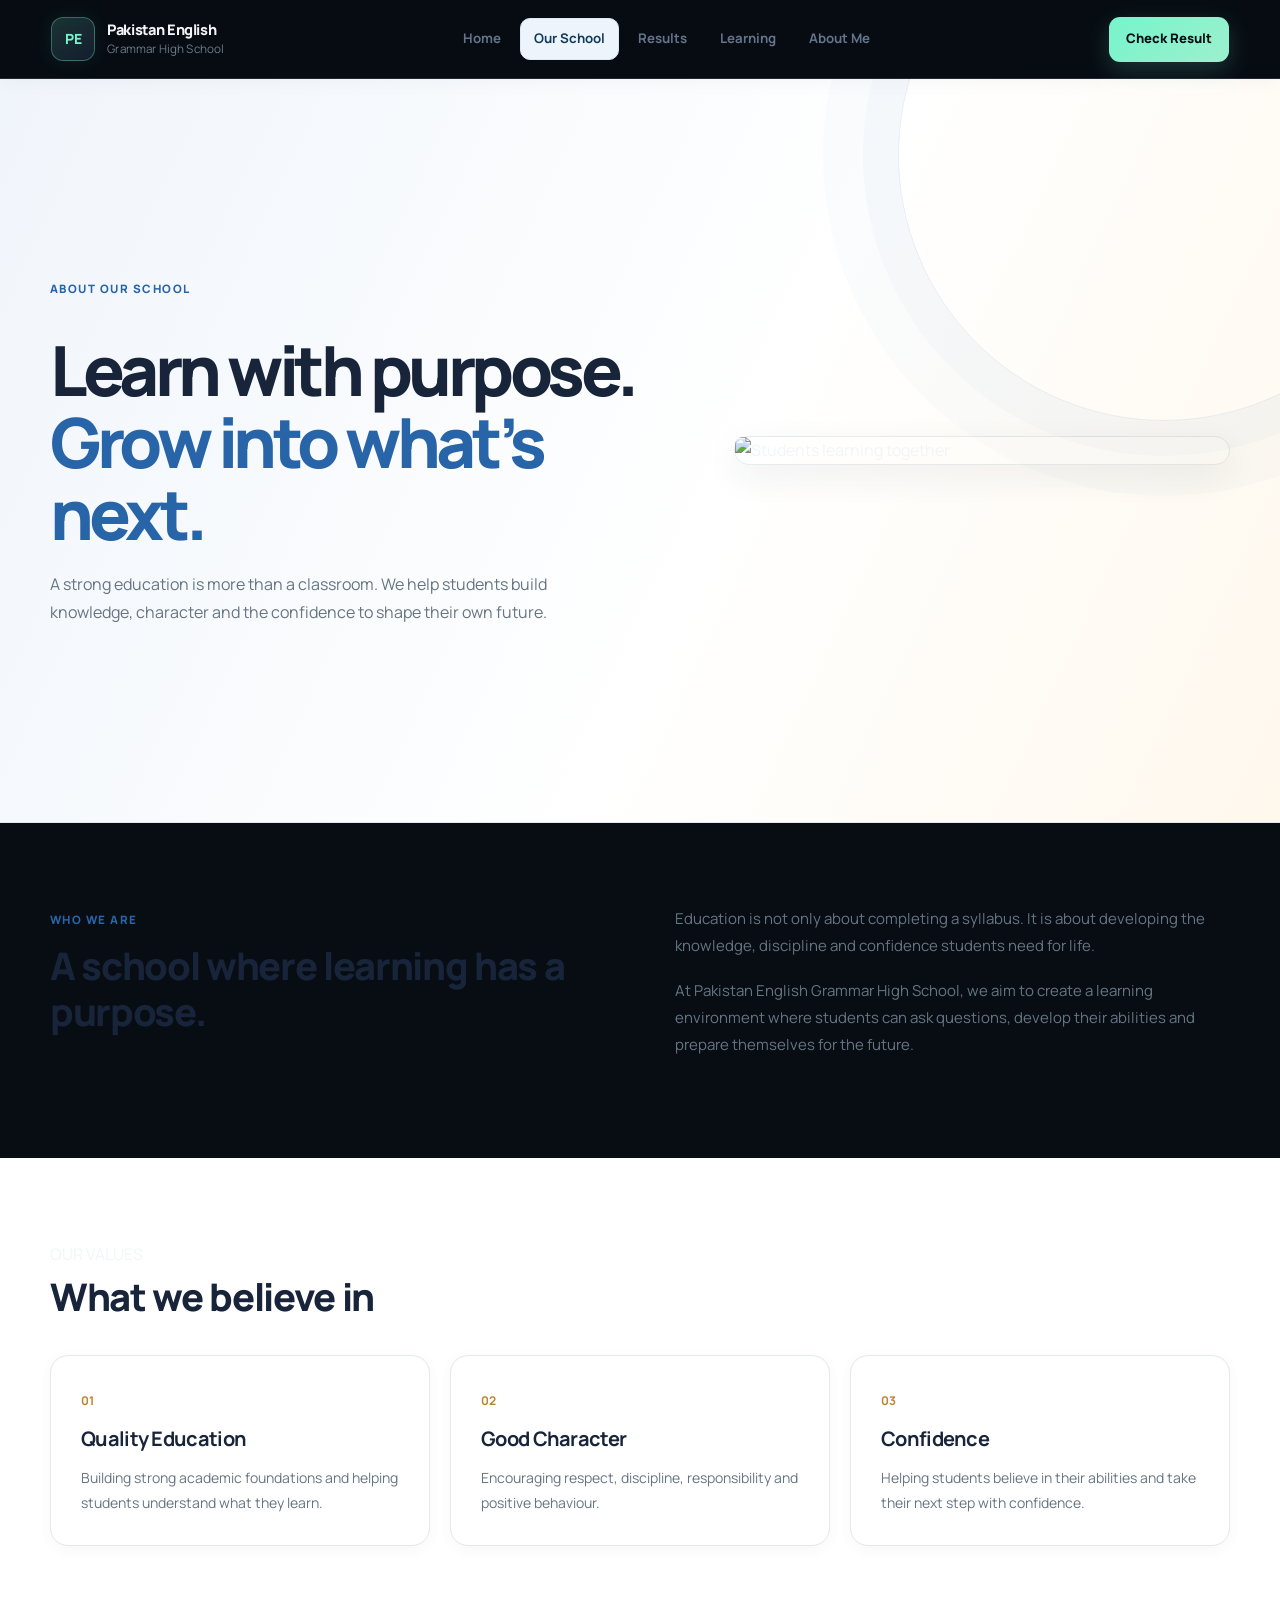
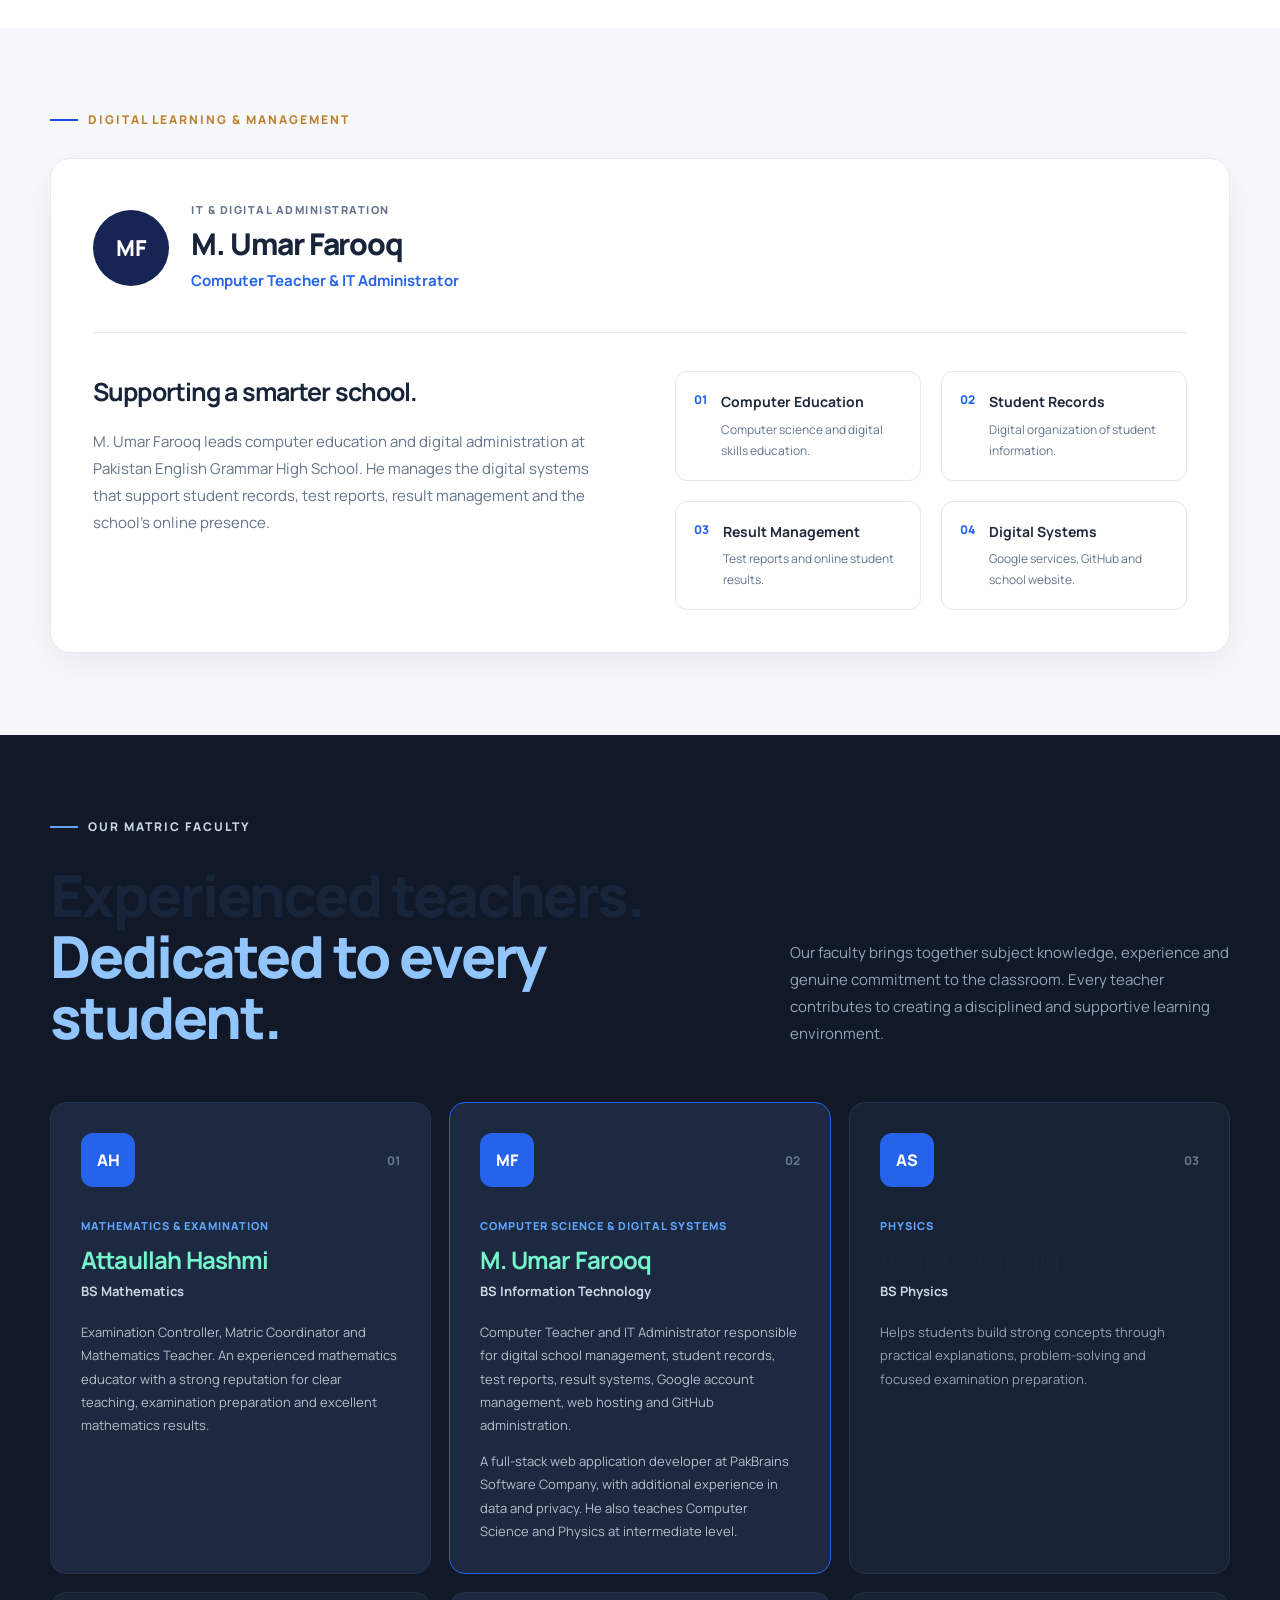
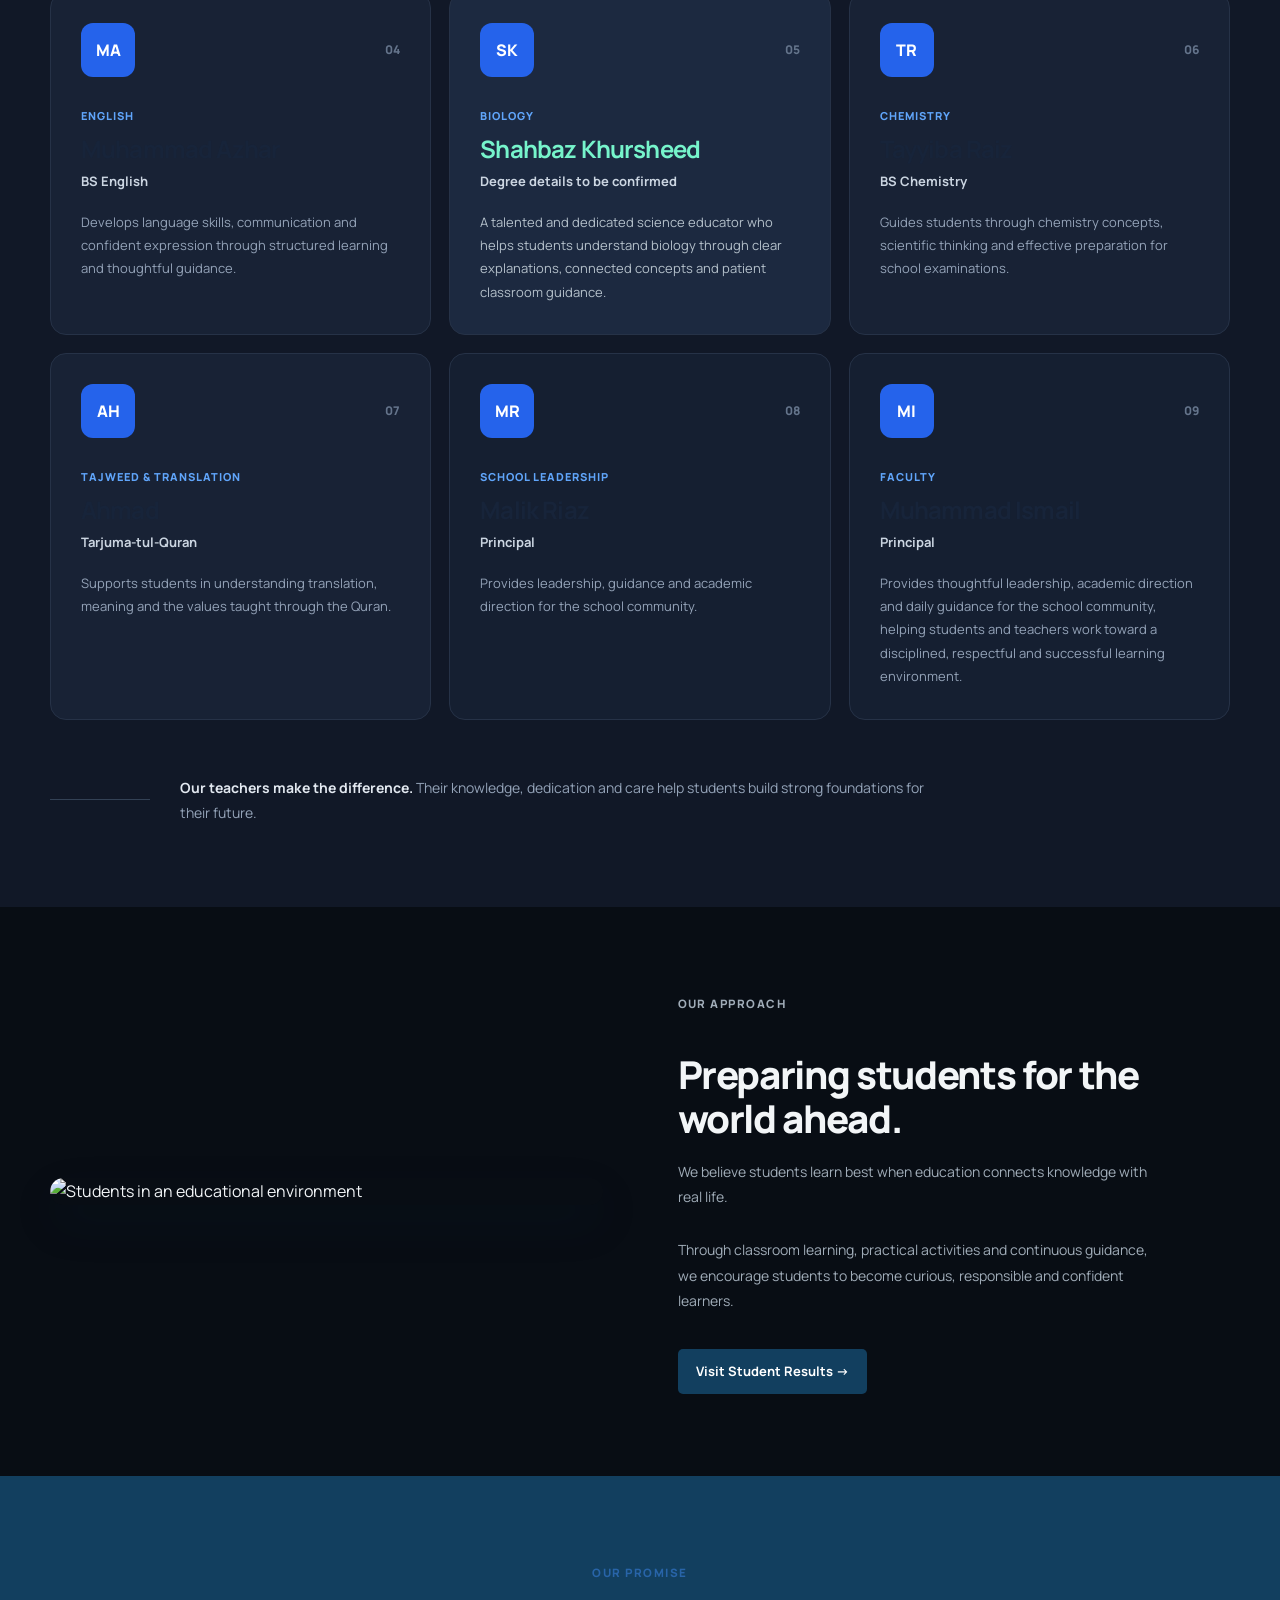
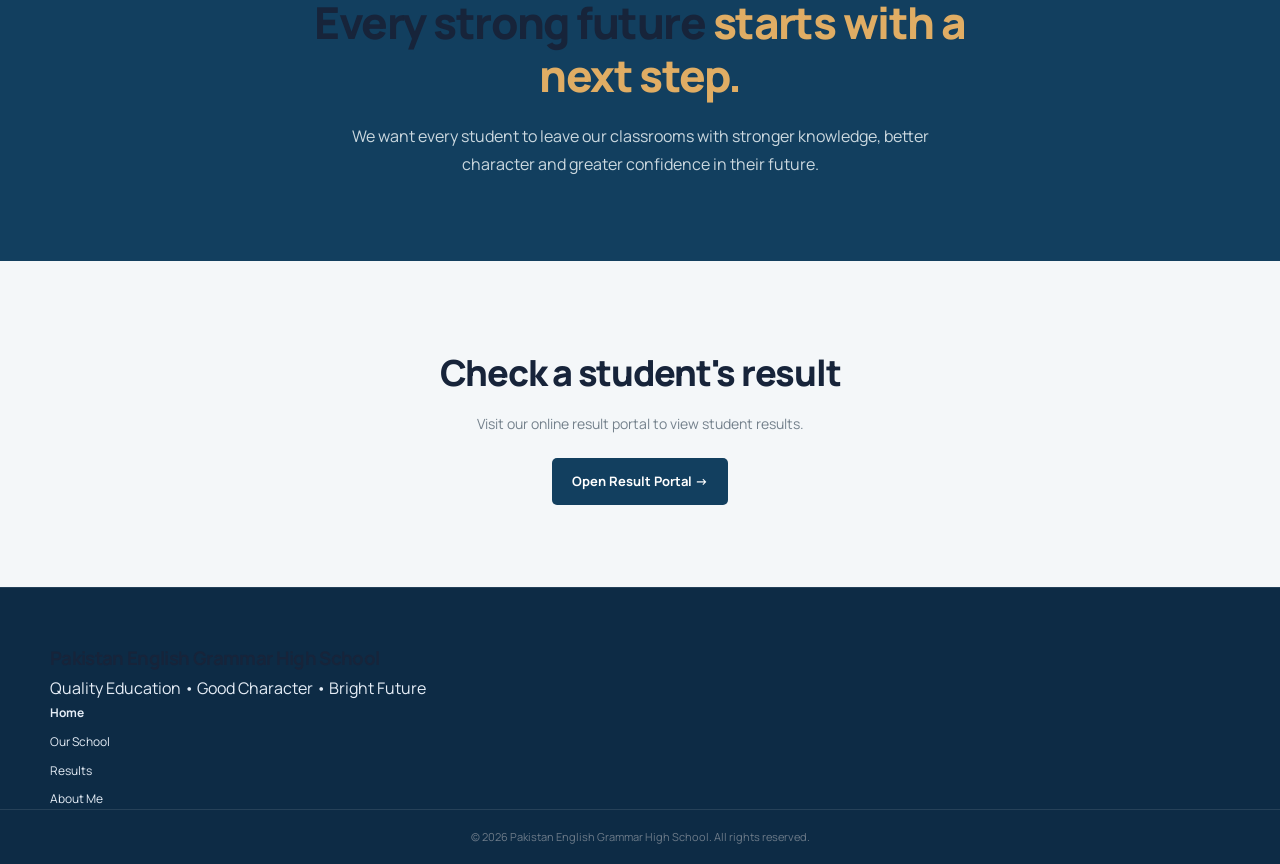
==== commit 6d304a95: "Apply unified responsive UI styling to about.html" ====
--- a/about.html
+++ b/about.html
@@ -16,6 +16,7 @@
     <link rel="stylesheet" href="home.css">
     <link rel="stylesheet" href="modern.css">
     <link rel="stylesheet" href="modern.css">
+    <link rel="stylesheet" href="school-ui.css">
 </head>
 
 <body class="school-site">
--- a/school-ui.css
+++ b/school-ui.css
@@ -0,0 +1,252 @@
+/* PE Grammar School — unified professional UI layer
+   Presentation-only overrides. Existing HTML, JavaScript, data flow and interactions remain untouched. */
+:root{
+  --ui-bg:#f5f7fb;
+  --ui-paper:#ffffff;
+  --ui-paper-soft:#f8fafc;
+  --ui-ink:#17243a;
+  --ui-muted:#64748b;
+  --ui-line:#e2e8f0;
+  --ui-navy:#123a5a;
+  --ui-navy-deep:#0d2b45;
+  --ui-blue:#2864a8;
+  --ui-gold:#d7a85b;
+  --ui-gold-soft:#fff7e8;
+  --ui-radius:18px;
+  --ui-shadow:0 12px 34px rgba(23,36,58,.07);
+}
+html{scroll-behavior:smooth;scroll-padding-top:90px}
+body.school-site,body.results-page,body:not(.school-site):not(.results-page){
+  color:var(--ui-ink);
+  background:var(--ui-bg);
+  font-family:Manrope,Inter,-apple-system,BlinkMacSystemFont,"Segoe UI",sans-serif;
+  line-height:1.65;
+  -webkit-font-smoothing:antialiased;
+}
+body.school-site *,body.results-page *,body:not(.school-site):not(.results-page) *{box-sizing:border-box}
+a{transition:color .18s ease,background-color .18s ease,border-color .18s ease,box-shadow .18s ease,transform .18s ease}
+button,input,select,textarea{font:inherit}
+:focus-visible{outline:3px solid rgba(40,100,168,.5)!important;outline-offset:3px!important}
+.container,.page-width{width:min(1180px,calc(100% - 48px));margin-inline:auto}
+
+/* Consistent school header */
+.header,.portal-nav,.topbar{
+  position:sticky;top:0;z-index:50;
+  min-height:78px;padding:0 clamp(18px,4vw,56px);
+  display:flex;align-items:center;justify-content:space-between;gap:24px;
+  background:rgba(255,255,255,.94)!important;
+  border-bottom:1px solid var(--ui-line)!important;
+  box-shadow:0 4px 18px rgba(23,36,58,.035)!important;
+  backdrop-filter:blur(18px);
+}
+.header .container.navbar{width:100%;max-width:1320px;margin:0 auto;display:flex;align-items:center;justify-content:space-between;gap:25px}
+.logo,.portal-brand,.brand{display:flex;align-items:center;gap:12px;text-decoration:none!important;color:var(--ui-ink)!important;flex-shrink:0}
+.logo-mark,.portal-mark,.brand-mark{
+  display:grid;place-items:center;width:44px;height:44px;flex:none;
+  border-radius:13px;background:var(--ui-navy)!important;color:white!important;
+  font-weight:800;letter-spacing:-.05em;box-shadow:0 5px 12px rgba(18,58,90,.16)
+}
+.logo-text,.portal-brand>span:last-child,.brand>span:last-child{display:grid;line-height:1.3}
+.logo-text strong,.portal-brand strong,.brand strong{font-size:.91rem;font-weight:800;letter-spacing:-.025em}
+.logo-text span,.portal-brand small,.brand small{margin-top:3px;color:var(--ui-muted)!important;font-size:.73rem;letter-spacing:.015em}
+.nav,.menu,.portal-nav nav,.topbar nav{display:flex;align-items:center;justify-content:center;gap:5px;flex-wrap:wrap}
+.nav a,.menu a,.portal-nav nav a,.topbar nav a{
+  display:inline-flex;align-items:center;min-height:42px;padding:9px 13px;
+  border:1px solid transparent;border-radius:10px;
+  color:var(--ui-muted)!important;text-decoration:none!important;
+  font-size:.83rem;font-weight:700;white-space:nowrap
+}
+.nav a:hover,.menu a:hover,.portal-nav nav a:hover,.topbar nav a:hover{
+  background:#f1f5f9;color:var(--ui-navy)!important
+}
+.nav a.active,.menu a.active,.portal-nav nav a.active,.topbar nav a.active{
+  background:#edf4fb;color:var(--ui-navy)!important;border-color:#dce8f5
+}
+.header-button,.result-btn,.portal-action,.top-action{
+  display:inline-flex;align-items:center;justify-content:center;gap:12px;
+  min-height:45px;padding:0 17px;border-radius:11px;
+  background:var(--ui-navy)!important;color:#fff!important;border:1px solid var(--ui-navy)!important;
+  font-size:.82rem;font-weight:800;text-decoration:none!important;white-space:nowrap;
+  box-shadow:0 5px 12px rgba(18,58,90,.13)
+}
+.header-button:hover,.result-btn:hover,.portal-action:hover,.top-action:hover{
+  background:var(--ui-blue)!important;transform:translateY(-1px);box-shadow:0 8px 18px rgba(18,58,90,.17)
+}
+
+/* Home and school story pages */
+body.school-site main{overflow:clip}
+.hero,.about-hero{
+  position:relative;isolation:isolate;overflow:hidden;
+  background:linear-gradient(115deg,#f0f5fb 0%,#fff 57%,#fff8ed 100%)!important;
+  border-bottom:1px solid var(--ui-line)
+}
+.hero:before,.about-hero:before{
+  content:"";position:absolute;z-index:-1;right:-150px;top:-190px;width:530px;height:530px;border-radius:50%;
+  border:1px solid rgba(40,100,168,.11);box-shadow:0 0 0 35px rgba(40,100,168,.025),0 0 0 75px rgba(40,100,168,.02)
+}
+.hero-grid,.about-hero-content{
+  width:min(1180px,calc(100% - 48px));margin-inline:auto;
+  display:grid;grid-template-columns:minmax(0,1.1fr) minmax(300px,.9fr);
+  align-items:center;gap:clamp(35px,6vw,90px);padding:clamp(68px,9vw,116px) 0
+}
+.hero-content,.about-hero-text{max-width:700px}
+.hero-label,.small-title,.eyebrow{
+  display:inline-flex;align-items:center;gap:9px;
+  font-size:.72rem!important;font-weight:800!important;letter-spacing:.13em!important;
+  color:var(--ui-blue)!important;text-transform:uppercase
+}
+.hero-label span{width:8px;height:8px;border-radius:50%;background:#21a67a;box-shadow:0 0 0 4px rgba(33,166,122,.12)}
+.hero h1,.about-hero h1{
+  margin:22px 0 20px!important;color:var(--ui-ink)!important;
+  font-size:clamp(2.8rem,5.4vw,5.15rem)!important;line-height:1.04!important;
+  font-weight:800!important;letter-spacing:-.065em!important;max-width:780px
+}
+.hero h1 strong,.about-hero h1 span{
+  display:block;color:var(--ui-blue)!important;font-weight:800!important
+}
+.hero p,.about-hero p{color:var(--ui-muted);font-size:1rem;line-height:1.9;max-width:590px}
+.hero-content>p{margin-bottom:28px}
+.hero-content a,.about-hero a{border-radius:11px}
+.hero-visual,.hero-image,.hero-card,.about-hero-image,.about-hero-visual{
+  border:1px solid rgba(18,58,90,.1);border-radius:24px;box-shadow:var(--ui-shadow)
+}
+section:not(.hero):not(.about-hero){scroll-margin-top:92px}
+body.school-site main>section:not(.hero):not(.about-hero){padding-block:clamp(48px,7vw,82px)}
+body.school-site h2,body.school-site h3{color:var(--ui-ink);letter-spacing:-.035em}
+body.school-site p{line-height:1.8}
+body.school-site section h2{font-weight:800}
+body.school-site section .container{width:min(1180px,calc(100% - 48px))}
+.learning,.features,.programs,.values,.school-values,.stats-section,.about-content,.about-details{
+  background:var(--ui-paper)
+}
+.feature-card,.learning-card,.program-card,.value-card,.facility-card,.stat-card,.info-card,.about-card{
+  background:var(--ui-paper)!important;border:1px solid var(--ui-line)!important;
+  border-radius:var(--ui-radius)!important;box-shadow:0 4px 15px rgba(23,36,58,.035)!important;
+  transition:transform .18s ease,box-shadow .18s ease,border-color .18s ease
+}
+.feature-card:hover,.learning-card:hover,.program-card:hover,.value-card:hover,.facility-card:hover,.info-card:hover,.about-card:hover{
+  transform:translateY(-3px);border-color:#c6d8eb!important;box-shadow:var(--ui-shadow)!important
+}
+body.school-site img{max-width:100%;height:auto}
+body.school-site footer,body.school-site .footer{
+  background:var(--ui-navy-deep)!important;color:#e5edf6!important;border-top:1px solid rgba(255,255,255,.1)
+}
+body.school-site footer a,body.school-site .footer a{color:#e5edf6}
+body.school-site footer a:hover,body.school-site .footer a:hover{color:#f2ca83}
+
+/* Results portal: clear, calm, form-first experience */
+body.results-page{padding:0!important;min-height:100vh;background:linear-gradient(180deg,#f0f5fb 0,#f7f9fc 310px,#f7f9fc 100%)!important}
+.portal-nav{padding-inline:clamp(18px,4vw,56px)}
+body.results-page .container{width:min(900px,calc(100% - 36px));padding:0;margin:0 auto}
+body.results-page .header{
+  margin:44px auto 26px!important;padding:0 0 8px!important;text-align:center;
+  background:transparent!important;border:0!important;box-shadow:none!important
+}
+.portal-kicker{color:var(--ui-blue)!important;font-size:.72rem!important;font-weight:800!important;letter-spacing:.14em!important}
+.portal-kicker span{color:var(--ui-gold)}
+body.results-page .header h1{
+  max-width:760px;margin:12px auto 13px!important;color:var(--ui-ink)!important;
+  font-size:clamp(2.1rem,4.6vw,3.55rem)!important;line-height:1.1!important;
+  font-weight:800!important;letter-spacing:-.055em!important
+}
+body.results-page .header h2{
+  max-width:650px;margin:0 auto!important;color:var(--ui-muted)!important;
+  font-size:.96rem!important;font-weight:500!important;line-height:1.8!important
+}
+.search-box{
+  max-width:780px;margin:0 auto 48px!important;padding:clamp(22px,4vw,36px)!important;
+  background:var(--ui-paper)!important;border:1px solid var(--ui-line)!important;
+  border-radius:22px!important;box-shadow:0 18px 55px rgba(23,36,58,.08)!important
+}
+.input-grid{display:grid;grid-template-columns:repeat(2,minmax(0,1fr));gap:18px!important}
+.input-group{display:flex;flex-direction:column;gap:8px!important}
+.input-group label,.search-box label{color:#34445c!important;font-size:.82rem!important;font-weight:800!important}
+.input-group input,.input-group select,.search-box input,.search-box select,.search-box textarea{
+  width:100%;min-height:49px;padding:12px 14px!important;
+  border:1px solid #d7e0eb!important;border-radius:11px!important;
+  background:#fbfcfe!important;color:var(--ui-ink)!important;
+  font-size:16px!important;box-shadow:none!important;transition:border-color .18s,box-shadow .18s
+}
+.input-group input:focus,.input-group select:focus,.search-box input:focus,.search-box select:focus,.search-box textarea:focus{
+  outline:none!important;border-color:#6e9bc9!important;box-shadow:0 0 0 4px rgba(40,100,168,.1)!important
+}
+.search-box button,.search-box input[type=submit],.search-box .button,.result-button{
+  min-height:47px;border-radius:11px!important;font-weight:800!important
+}
+#resultContainer,.result-container,.result-card,.result-box,.result-details{
+  background:var(--ui-paper);border:1px solid var(--ui-line);border-radius:17px;box-shadow:var(--ui-shadow)
+}
+body.results-page .footer,body.results-page footer{color:var(--ui-muted);text-align:center;padding:26px 18px;font-size:.8rem}
+
+/* Profile page: align with school brand instead of a separate dark identity */
+body:not(.school-site):not(.results-page){
+  --ink:var(--ui-ink);--muted:var(--ui-muted);--subtle:#7a899b;--night:var(--ui-bg);
+  --panel:var(--ui-paper);--panel-light:#f1f5f9;--line:var(--ui-line);
+  --mint:var(--ui-blue);--gold:var(--ui-gold);
+  color:var(--ui-ink)!important;background:var(--ui-bg)!important
+}
+body:not(.school-site):not(.results-page) .topbar{
+  width:100%;margin:0;padding-inline:clamp(18px,4vw,56px);border-radius:0
+}
+body:not(.school-site):not(.results-page) .hero{
+  background:linear-gradient(115deg,#eff5fb,#fff 65%,#fff8ed)!important;
+  border-bottom:1px solid var(--ui-line)
+}
+body:not(.school-site):not(.results-page) .hero h1,
+body:not(.school-site):not(.results-page) h1,
+body:not(.school-site):not(.results-page) h2,
+body:not(.school-site):not(.results-page) h3{color:var(--ui-ink)!important}
+body:not(.school-site):not(.results-page) em{color:var(--ui-blue)!important}
+body:not(.school-site):not(.results-page) .hero p,
+body:not(.school-site):not(.results-page) p{color:var(--ui-muted)}
+body:not(.school-site):not(.results-page) .identity-card,
+body:not(.school-site):not(.results-page) .card,
+body:not(.school-site):not(.results-page) .skill-card,
+body:not(.school-site):not(.results-page) .achievement-card,
+body:not(.school-site):not(.results-page) .project-card{
+  background:var(--ui-paper)!important;border:1px solid var(--ui-line)!important;
+  border-radius:18px!important;box-shadow:var(--ui-shadow)!important
+}
+body:not(.school-site):not(.results-page) .monogram{background:var(--ui-navy)!important;color:white!important;border-radius:18px}
+body:not(.school-site):not(.results-page) .button-gold{
+  background:var(--ui-navy)!important;color:white!important;border-color:var(--ui-navy)!important;border-radius:11px
+}
+body:not(.school-site):not(.results-page) .top-action{background:var(--ui-navy)!important;color:white!important}
+
+/* Responsive navigation and layouts */
+@media(max-width:980px){
+  .header,.portal-nav,.topbar{gap:12px;padding-inline:20px}
+  .header .container.navbar{gap:14px}
+  .nav,.menu,.portal-nav nav,.topbar nav{gap:2px}
+  .nav a,.menu a,.portal-nav nav a,.topbar nav a{padding:8px 9px;font-size:.78rem}
+  .hero-grid,.about-hero-content{gap:34px}
+}
+@media(max-width:760px){
+  .header,.portal-nav,.topbar{position:relative;min-height:auto;flex-wrap:wrap;justify-content:space-between;padding:14px 18px}
+  .header .container.navbar{flex-wrap:wrap}
+  .nav,.menu,.portal-nav nav,.topbar nav{order:3;width:100%;justify-content:flex-start;overflow-x:auto;flex-wrap:nowrap;padding:5px 0 1px}
+  .nav a,.menu a,.portal-nav nav a,.topbar nav a{flex:none}
+  .header-button,.result-btn,.portal-action,.top-action{min-height:40px;padding-inline:12px;font-size:.76rem}
+  .hero-grid,.about-hero-content{width:calc(100% - 36px);grid-template-columns:1fr;padding:58px 0;gap:30px}
+  .hero h1,.about-hero h1{font-size:clamp(2.5rem,10vw,4rem)!important}
+  .hero-visual,.hero-image,.hero-card,.about-hero-image,.about-hero-visual{max-width:560px;width:100%;margin-inline:auto}
+  body.school-site main>section:not(.hero):not(.about-hero){padding-block:48px}
+  body.school-site section .container{width:calc(100% - 36px)}
+  body.results-page .header{margin-top:34px!important}
+  .search-box{margin-bottom:32px!important;padding:20px!important}
+  body:not(.school-site):not(.results-page) .topbar{position:relative}
+}
+@media(max-width:520px){
+  .container,.page-width{width:calc(100% - 32px)}
+  .logo-mark,.portal-mark,.brand-mark{width:39px;height:39px;border-radius:11px}
+  .logo-text strong,.portal-brand strong,.brand strong{font-size:.82rem}
+  .logo-text span,.portal-brand small,.brand small{font-size:.68rem}
+  .header-button,.result-btn,.portal-action,.top-action{font-size:.72rem}
+  .hero-grid,.about-hero-content{padding:48px 0}
+  .hero h1,.about-hero h1{font-size:clamp(2.3rem,11vw,3.2rem)!important}
+  .input-grid{grid-template-columns:1fr!important;gap:13px!important}
+  body.results-page .container{width:calc(100% - 28px)}
+  body.results-page .header h1{font-size:2.25rem!important}
+  .search-box{padding:17px!important;border-radius:17px!important}
+}
+@media(prefers-reduced-motion:reduce){html{scroll-behavior:auto}*,*::before,*::after{transition:none!important;animation:none!important}}
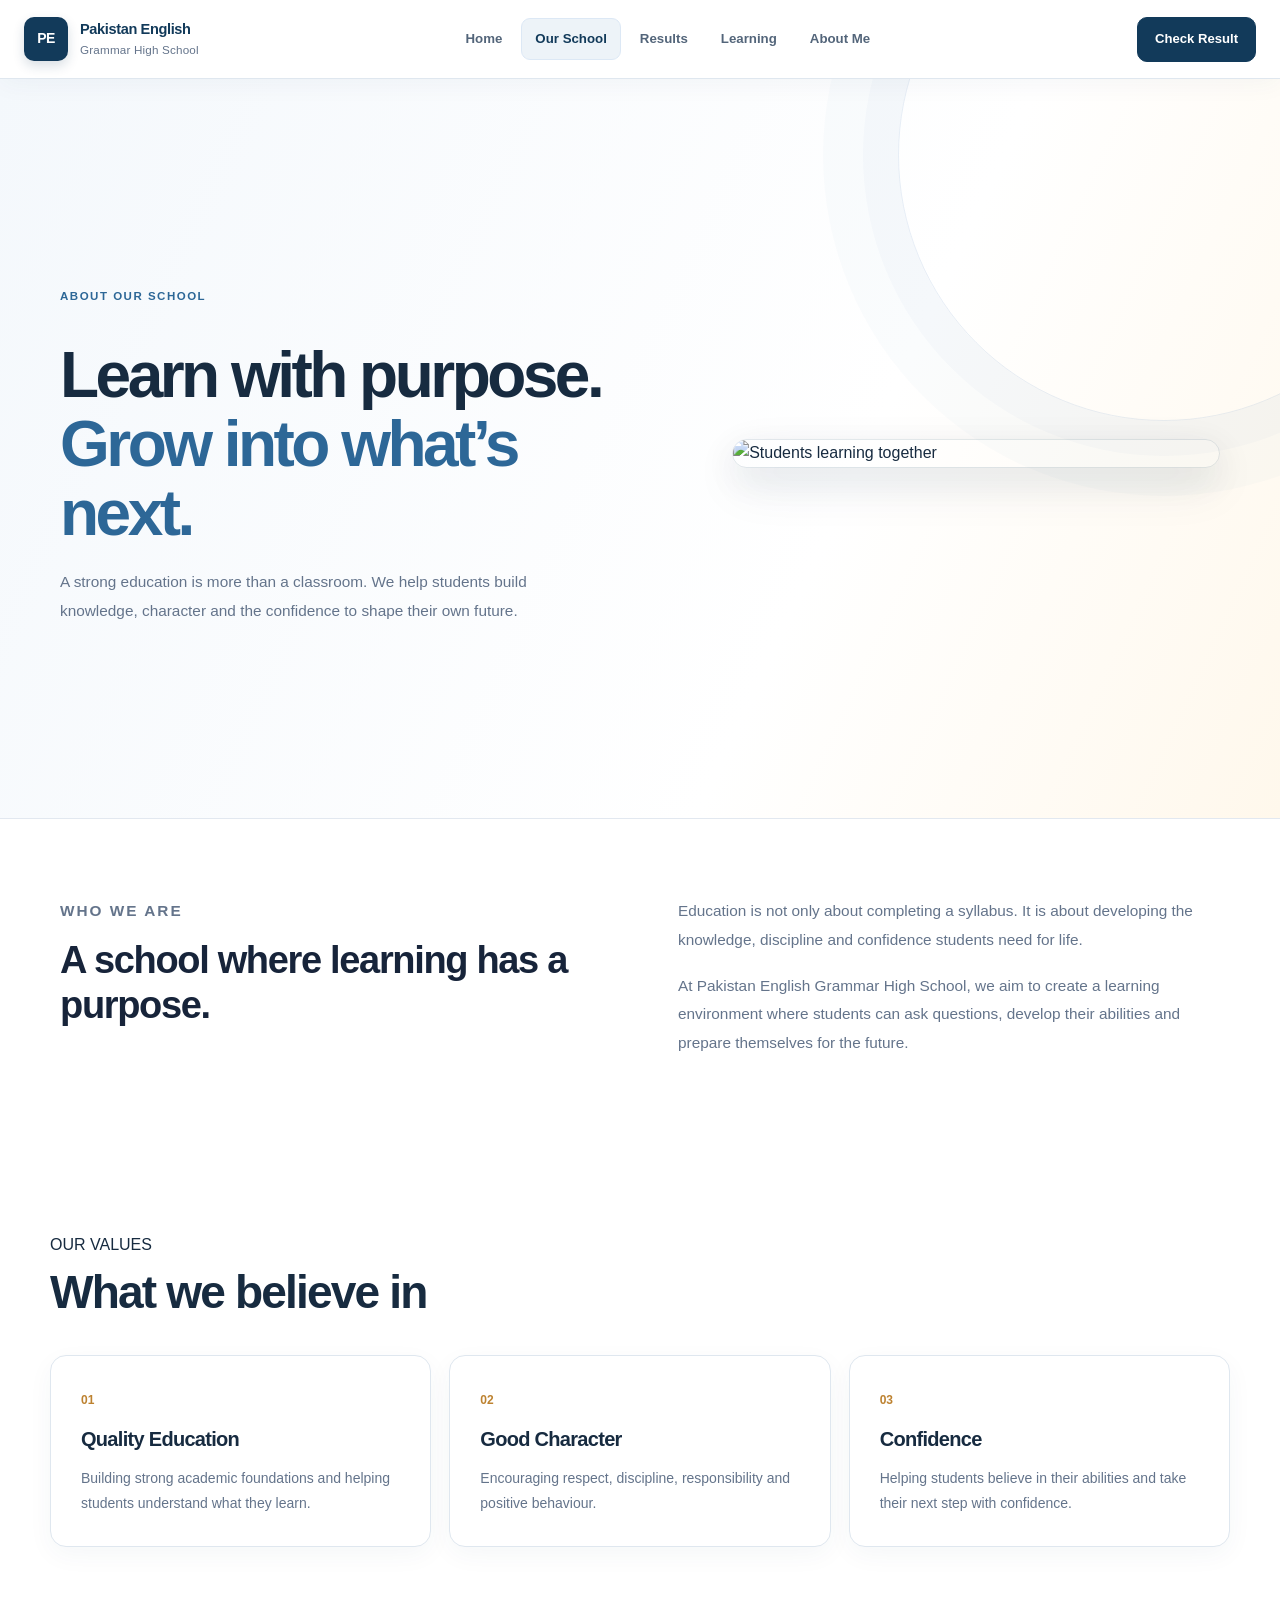
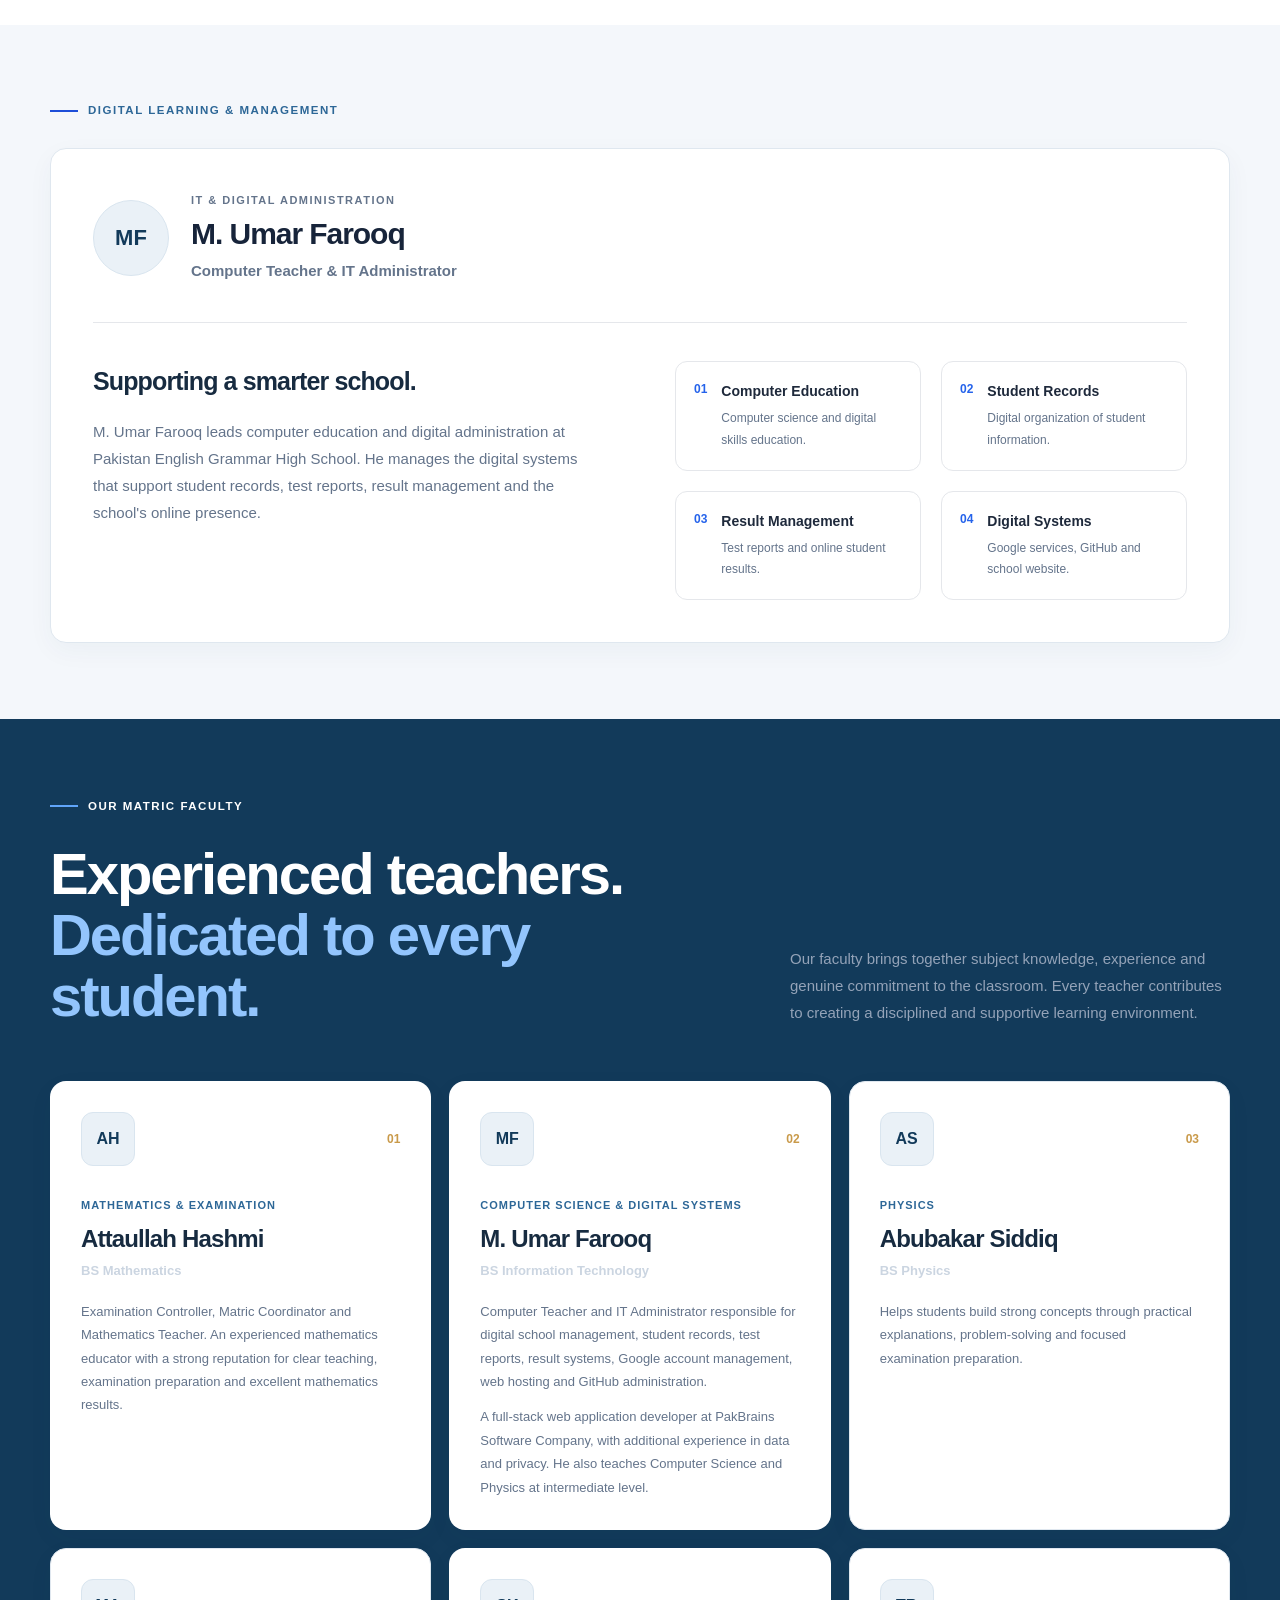
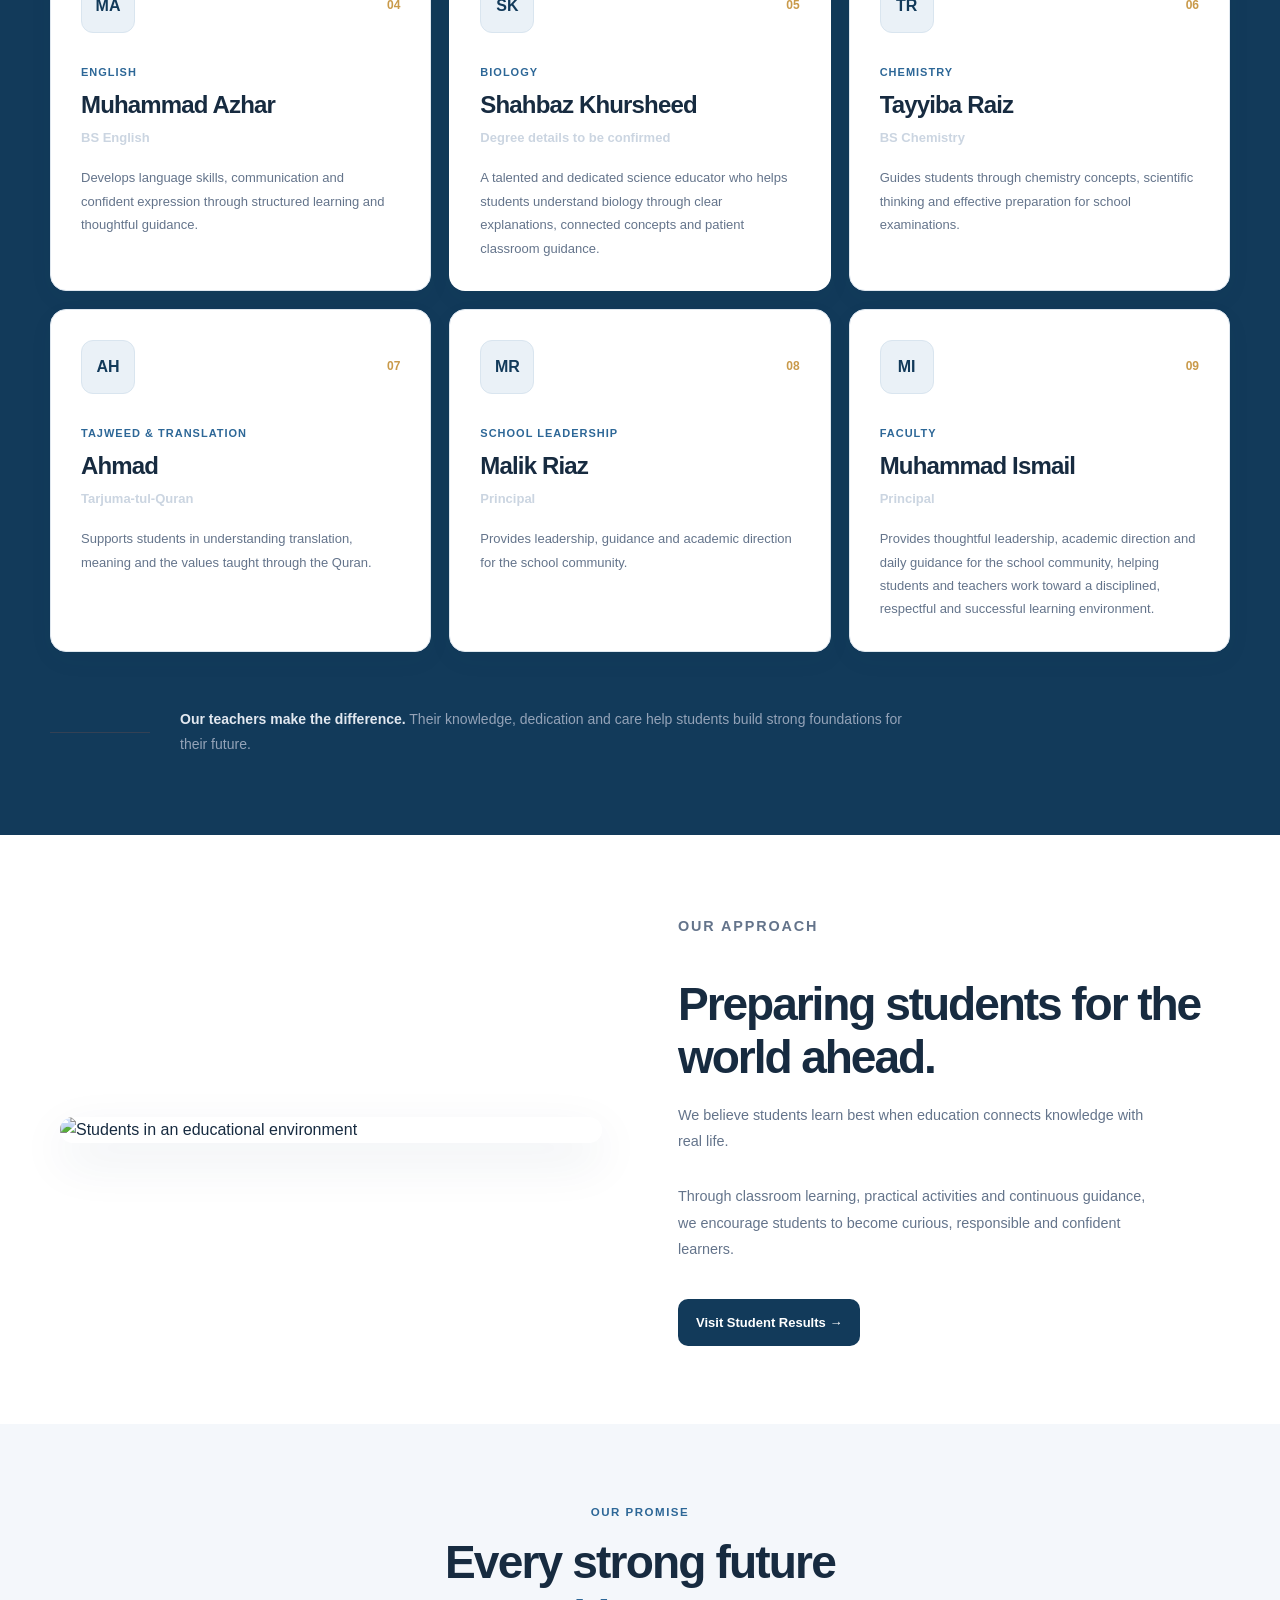
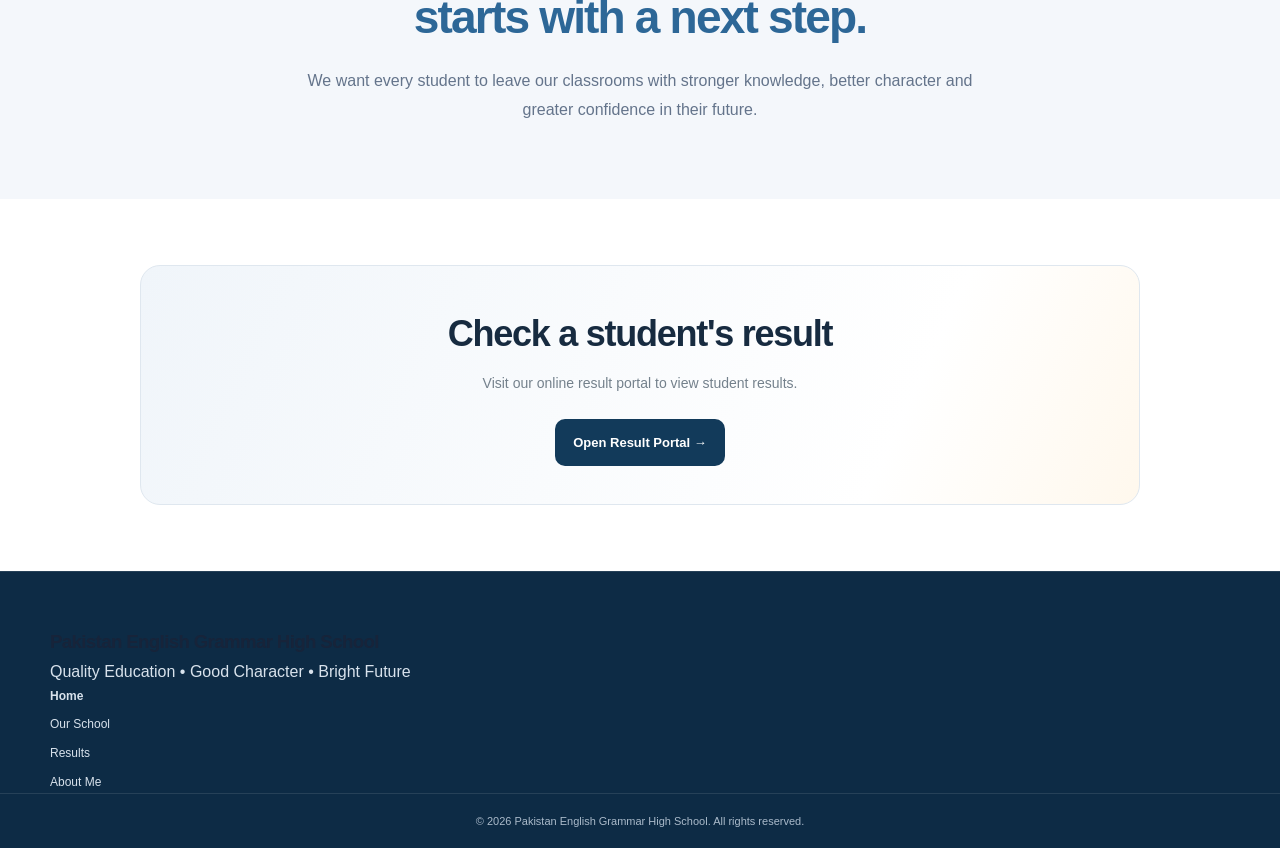
==== commit 5b30e1ee: "Load light school UI without dark theme stylesheet" ====
--- a/about.html
+++ b/about.html
@@ -14,9 +14,8 @@
     <title>About Us | Pakistan English Grammar High School</title>
 
     <link rel="stylesheet" href="home.css">
-    <link rel="stylesheet" href="modern.css">
-    <link rel="stylesheet" href="modern.css">
-    <link rel="stylesheet" href="school-ui.css">
+
+<link rel="stylesheet" href="school-ui.css?v=20261009-3">
 </head>
 
 <body class="school-site">
--- a/school-ui.css
+++ b/school-ui.css
@@ -250,3 +250,429 @@
   .search-box{padding:17px!important;border-radius:17px!important}
 }
 @media(prefers-reduced-motion:reduce){html{scroll-behavior:auto}*,*::before,*::after{transition:none!important;animation:none!important}}
+
+
+/* === Layout correction and refined home-page composition === */
+/* Keep page header as a full-width wrapper; layout belongs to its inner navbar. */
+body.school-site .header{
+  display:block!important;position:sticky!important;top:0!important;
+  min-height:0!important;padding:0!important;margin:0!important;
+  background:rgba(255,255,255,.94)!important;
+  border-bottom:1px solid var(--ui-line)!important;
+  box-shadow:0 4px 18px rgba(23,36,58,.035)!important;
+}
+body.school-site .header .container.navbar{
+  width:min(1320px,calc(100% - 48px))!important;
+  min-height:78px!important;margin:0 auto!important;padding:0!important;
+  display:flex!important;align-items:center!important;justify-content:space-between!important;
+  gap:24px!important;flex-wrap:nowrap!important;
+}
+body.school-site .header .nav{display:flex!important;align-items:center!important;justify-content:center!important;gap:5px!important;flex-wrap:wrap!important;order:initial!important;width:auto!important;overflow:visible!important}
+body.school-site .header .nav a{flex:none!important}
+body.school-site .header .logo{display:flex!important;align-items:center!important}
+body.school-site .header .header-button{display:inline-flex!important;align-items:center!important;justify-content:center!important;flex:none!important}
+body.school-site main{overflow:clip}
+body.school-site .hero{
+  padding:0!important;min-height:620px;
+  background:linear-gradient(120deg,#f5f8fc 0%,#fff 58%,#fdf7ed 100%)!important;
+  border-bottom:1px solid #e5ebf2!important;
+}
+body.school-site .hero:before{
+  inset:auto -110px -210px auto!important;width:480px;height:480px;
+  background:none!important;border:1px solid rgba(40,100,168,.10);
+  box-shadow:0 0 0 35px rgba(40,100,168,.025),0 0 0 75px rgba(40,100,168,.018);
+}
+body.school-site .hero:after{display:none!important}
+body.school-site .hero .hero-grid{
+  width:min(1180px,calc(100% - 48px))!important;min-height:620px;
+  margin:0 auto!important;padding:72px 0!important;
+  display:grid!important;grid-template-columns:minmax(0,1.02fr) minmax(320px,.88fr)!important;
+  align-items:center!important;gap:clamp(38px,5vw,72px)!important;
+}
+body.school-site .hero-content{position:relative;z-index:1;max-width:650px}
+body.school-site .hero-label{margin-bottom:20px!important;color:#2864a8!important;letter-spacing:.14em!important;font-size:.7rem!important}
+body.school-site .hero-label span{width:8px!important;height:8px!important;border-radius:50%;margin-right:3px!important;background:#1aa779!important;box-shadow:0 0 0 4px rgba(26,167,121,.12)!important}
+body.school-site .hero h1{
+  margin:0 0 22px!important;max-width:660px!important;
+  font-size:clamp(3rem,5.3vw,4.65rem)!important;line-height:1.045!important;
+  letter-spacing:-.065em!important;color:#17243a!important;
+}
+body.school-site .hero h1 strong{display:block;margin-top:5px;color:#2864a8!important}
+body.school-site .hero-content>p{max-width:550px;margin:0 0 27px!important;color:#5c6c80!important;font-size:1rem!important;line-height:1.85!important}
+body.school-site .hero-buttons{display:flex!important;align-items:center!important;flex-wrap:wrap!important;gap:10px!important}
+body.school-site .hero-buttons .button{display:inline-flex;align-items:center;justify-content:center;gap:12px;min-height:48px;padding:0 18px;border-radius:11px!important;font-size:.81rem!important}
+body.school-site .hero-buttons .button-primary{background:#123a5a!important;border:1px solid #123a5a!important;color:white!important;box-shadow:0 8px 18px rgba(18,58,90,.16)!important}
+body.school-site .hero-buttons .button-primary:hover{background:#2864a8!important}
+body.school-site .hero-buttons .button-outline{background:#fff!important;border:1px solid #dce4ed!important;color:#233b54!important}
+body.school-site .hero-buttons .button-outline:hover{background:#f3f7fb!important;border-color:#b8cde1!important}
+body.school-site .hero-trust{display:grid!important;grid-template-columns:repeat(3,minmax(0,1fr))!important;gap:10px!important;margin-top:25px!important}
+body.school-site .trust-item{min-width:0!important;padding:13px 13px!important;border:1px solid #e2e8f0!important;border-radius:12px!important;background:rgba(255,255,255,.82)!important;box-shadow:none!important}
+body.school-site .trust-item strong{display:block;margin-bottom:3px;color:#123a5a!important;font-size:.88rem!important}
+body.school-site .trust-item span{display:block;color:#64748b!important;font-size:.67rem!important;line-height:1.5!important}
+body.school-site .hero-note{margin-top:19px!important}
+body.school-site .hero-note p{font-size:.73rem!important;color:#77869a!important}
+body.school-site .hero-image{position:relative!important;min-width:0!important;margin:0!important;padding:0!important;border-radius:24px!important;overflow:visible!important;background:transparent!important;box-shadow:none!important}
+body.school-site .hero-image img{
+  display:block;width:100%!important;height:490px!important;max-height:490px!important;
+  object-fit:cover!important;object-position:center!important;border-radius:24px!important;
+  box-shadow:0 25px 55px rgba(23,36,58,.16)!important;border:1px solid rgba(18,58,90,.09)
+}
+body.school-site .hero-image-card{
+  left:-28px!important;bottom:24px!important;max-width:calc(100% - 10px);
+  padding:17px 20px!important;border:1px solid #e3eaf2!important;border-radius:14px!important;
+  background:rgba(255,255,255,.96)!important;box-shadow:0 15px 36px rgba(23,36,58,.12)!important
+}
+body.school-site .hero-image-card strong{color:#17243a!important;font-size:.84rem!important}
+body.school-site .hero-image-card span{color:#64748b!important;font-size:.72rem!important}
+body.school-site .services{padding:78px 0!important;background:#fff!important}
+body.school-site .section-top{align-items:end!important;gap:30px!important;margin-bottom:30px!important}
+body.school-site .section-top h2{font-size:clamp(1.9rem,3vw,2.55rem)!important;letter-spacing:-.05em!important;color:#17243a!important}
+body.school-site .section-top h2 span{color:#2864a8!important}
+body.school-site .section-top>p{max-width:370px;color:#64748b!important;font-size:.88rem!important}
+body.school-site .service-grid{grid-template-columns:repeat(3,minmax(0,1fr))!important;gap:16px!important}
+body.school-site .service-card{
+  min-height:235px!important;padding:25px!important;border:1px solid #e2e8f0!important;
+  border-radius:17px!important;background:#fff!important;box-shadow:0 5px 18px rgba(23,36,58,.035)!important
+}
+body.school-site .service-card:hover{transform:translateY(-4px)!important;border-color:#c7d9eb!important;box-shadow:0 14px 30px rgba(23,36,58,.08)!important}
+body.school-site .service-card.featured{background:linear-gradient(145deg,#123a5a,#1d527a)!important;border-color:transparent!important}
+body.school-site .service-number{color:#d7a85b!important;font-size:.72rem!important}
+body.school-site .service-content h3{font-size:1.15rem!important;color:#17243a!important}
+body.school-site .service-card.featured .service-content h3{color:#fff!important}
+body.school-site .service-content p{color:#64748b!important;font-size:.81rem!important;line-height:1.75!important}
+body.school-site .service-card.featured .service-content p{color:#e1eaf2!important}
+body.school-site .service-link{color:#2864a8!important;font-size:.75rem!important}
+body.school-site .service-card.featured .service-link{color:#f0cd91!important}
+body.school-site .about-home,body.school-site .learning{background:#f5f7fb!important}
+body.school-site .about-grid,body.school-site .learning-grid{gap:clamp(35px,6vw,75px)!important}
+body.school-site .about-image img,body.school-site .learning-image img{width:100%!important;object-fit:cover!important;border-radius:22px!important;box-shadow:0 18px 42px rgba(23,36,58,.12)!important}
+body.school-site .about-image img{height:430px!important}
+body.school-site .about-text h2,body.school-site .learning-text h2{color:#17243a!important;font-size:clamp(2rem,3.5vw,2.8rem)!important;letter-spacing:-.055em!important}
+body.school-site .about-text h2 span,body.school-site .learning-text h2 span{color:#2864a8!important}
+body.school-site .about-text p,body.school-site .learning-text>p{color:#64748b!important;font-size:.9rem!important;line-height:1.85!important}
+body.school-site .text-button{color:#123a5a!important;font-size:.83rem!important}
+body.school-site .stats{padding:54px 0!important;background:#123a5a!important}
+body.school-site .stats-grid{grid-template-columns:repeat(4,minmax(0,1fr))!important;gap:13px!important}
+body.school-site .stat{padding:20px!important;border:1px solid rgba(255,255,255,.13)!important;border-radius:15px!important;background:rgba(255,255,255,.055)!important}
+body.school-site .stat strong{color:#e8bf7b!important}
+body.school-site .stat h3{color:#fff!important;font-size:1rem!important}
+body.school-site .stat p{color:#d3deea!important;line-height:1.7!important}
+body.school-site .learning-list>div{background:#fff!important;border:1px solid #e2e8f0!important;border-radius:13px!important}
+body.school-site .learning-list strong{color:#17243a!important}
+body.school-site .learning-list p{color:#64748b!important}
+body.school-site .home-cta{padding:58px 0!important;background:#fff!important}
+body.school-site .cta-content{padding:clamp(26px,4vw,44px)!important;border:1px solid #dce6f0!important;border-radius:22px!important;background:linear-gradient(115deg,#f0f5fb,#fff 70%,#fff8ed)!important}
+body.school-site .cta-content>div>span{color:#2864a8!important;font-size:.7rem!important;font-weight:800!important;letter-spacing:.12em!important}
+body.school-site .cta-content h2{color:#17243a!important;font-size:clamp(2rem,4vw,3rem)!important;letter-spacing:-.055em!important}
+body.school-site .cta-content h2 strong{color:#2864a8!important}
+body.school-site .cta-content p{color:#64748b!important}
+body.school-site .cta-button{display:inline-flex;align-items:center;justify-content:center;gap:12px;padding:14px 19px!important;border-radius:11px!important;background:#123a5a!important;color:#fff!important}
+body.school-site .footer{background:#0d2b45!important}
+body.school-site .footer-brand .logo-text strong{color:#fff!important}
+body.school-site .footer-brand .logo-text span{color:#b5c5d5!important}
+body.school-site .footer-menu a{color:#c4d1df!important}
+body.school-site .copyright{color:#a8b8c9!important}
+@media(max-width:980px){
+ body.school-site .header .container.navbar{width:calc(100% - 32px)!important;gap:12px!important}
+ body.school-site .header .nav{gap:1px!important}
+ body.school-site .header .nav a{padding:8px 9px!important;font-size:.75rem!important}
+ body.school-site .hero .hero-grid{grid-template-columns:minmax(0,1fr) minmax(280px,.85fr)!important;gap:30px!important}
+ body.school-site .hero-image img{height:420px!important}
+ body.school-site .hero h1{font-size:clamp(2.6rem,5vw,3.7rem)!important}
+ body.school-site .hero-trust{grid-template-columns:1fr!important}
+ body.school-site .trust-item{padding:10px 12px!important}
+}
+@media(max-width:760px){
+ body.school-site .header .container.navbar{min-height:0!important;flex-wrap:wrap!important;padding:13px 0!important;gap:12px!important}
+ body.school-site .header .nav{order:3!important;width:100%!important;justify-content:flex-start!important;overflow-x:auto!important;flex-wrap:nowrap!important;padding:3px 0!important}
+ body.school-site .header .nav a{flex:none!important}
+ body.school-site .hero{min-height:0!important}
+ body.school-site .hero .hero-grid{min-height:0!important;width:calc(100% - 36px)!important;grid-template-columns:1fr!important;padding:48px 0 54px!important;gap:30px!important}
+ body.school-site .hero h1{font-size:clamp(2.65rem,10vw,4rem)!important}
+ body.school-site .hero-image{width:100%!important;max-width:560px!important;margin:0 auto!important}
+ body.school-site .hero-image img{height:clamp(280px,75vw,430px)!important}
+ body.school-site .hero-image-card{left:12px!important;bottom:14px!important}
+ body.school-site .hero-trust{grid-template-columns:repeat(3,minmax(0,1fr))!important}
+ body.school-site .trust-item{padding:11px 9px!important}
+ body.school-site .trust-item strong{font-size:.82rem!important}
+ body.school-site .trust-item span{font-size:.63rem!important}
+ body.school-site .section-top{display:block!important}
+ body.school-site .section-top>p{margin-top:14px!important}
+ body.school-site .service-grid{grid-template-columns:1fr!important}
+ body.school-site .service-card{min-height:200px!important}
+ body.school-site .about-grid,body.school-site .learning-grid{grid-template-columns:1fr!important;gap:30px!important}
+ body.school-site .about-image img{height:clamp(260px,70vw,400px)!important}
+ body.school-site .stats-grid{grid-template-columns:repeat(2,minmax(0,1fr))!important}
+ body.school-site .cta-content{display:flex;flex-direction:column;align-items:flex-start;gap:22px}
+}
+@media(max-width:480px){
+ body.school-site .header .container.navbar{width:calc(100% - 28px)!important}
+ body.school-site .header .header-button{min-height:39px!important;padding:0 11px!important;font-size:.73rem!important}
+ body.school-site .logo-mark{width:39px!important;height:39px!important}
+ body.school-site .logo-text strong{font-size:.82rem!important}
+ body.school-site .logo-text span{font-size:.67rem!important}
+ body.school-site .hero .hero-grid{width:calc(100% - 30px)!important}
+ body.school-site .hero-buttons .button{min-height:45px!important;padding:0 13px!important;font-size:.74rem!important}
+ body.school-site .hero-trust{gap:7px!important}
+ body.school-site .trust-item{padding:10px 7px!important}
+ body.school-site .trust-item span{font-size:.59rem!important}
+ body.school-site .stats-grid{gap:9px!important}
+ body.school-site .stat{padding:15px!important}
+}
+
+
+/* =========================================================
+   COMPLETE SCHOOL WEBSITE SYSTEM — About, Results & Profile
+   Shared palette: clean white, academic navy, restrained gold.
+   Presentation-only; form IDs, result logic and print flow untouched.
+========================================================= */
+:root{
+ --school-ink:#172b40;--school-navy:#123a5a;--school-blue:#2d6797;
+ --school-gold:#c99a4a;--school-muted:#64748b;--school-border:#dfe7ef;
+ --school-bg:#f4f7fb;--school-white:#fff;--school-radius:18px;
+ --school-shadow:0 18px 50px rgba(18,58,90,.09);
+}
+body.school-site,body.results-page,body:not(.school-site):not(.results-page){
+ color:var(--school-ink);background:var(--school-bg);
+}
+body.school-site .header,body.school-site .topbar,body.results-page .portal-nav{
+ background:rgba(255,255,255,.97)!important;border-bottom:1px solid var(--school-border)!important;
+ box-shadow:0 5px 24px rgba(18,58,90,.045)!important;
+}
+body.school-site .header .container,body.school-site .navbar,body.results-page .portal-nav{
+ max-width:1240px!important;margin-inline:auto!important;
+}
+body.school-site .logo-mark,body.school-site .brand-mark,body.results-page .portal-mark{
+ background:var(--school-navy)!important;color:#fff!important;border-radius:10px!important;
+}
+body.school-site .logo-text strong,body.school-site .brand strong,body.results-page .portal-brand strong{color:var(--school-navy)!important}
+body.school-site .logo-text span,body.school-site .brand small,body.results-page .portal-brand small{color:var(--school-muted)!important}
+body.school-site .header .nav a,body.school-site .menu a,body.school-site .topbar nav a,body.results-page .portal-nav nav a{
+ color:#53657a!important;font-weight:650!important;transition:color .2s,background .2s!important;
+}
+body.school-site .header .nav a:hover,body.school-site .menu a:hover,body.school-site .topbar nav a:hover,body.results-page .portal-nav nav a:hover,
+body.school-site .header .nav a.active,body.school-site .menu a.active,body.school-site .topbar nav a.active,body.results-page .portal-nav nav a.active{
+ color:var(--school-navy)!important;background:#edf3f8!important;border-radius:9px!important;
+}
+body.school-site .header-button,body.school-site .result-btn,body.school-site .top-action,body.results-page .portal-action{
+ background:var(--school-navy)!important;color:#fff!important;border-radius:10px!important;
+ box-shadow:none!important;font-weight:700!important;
+}
+body.school-site .header-button:hover,body.school-site .result-btn:hover,body.school-site .top-action:hover,body.results-page .portal-action:hover{background:var(--school-blue)!important}
+
+/* About the school */
+body.school-site .about-hero{background:linear-gradient(115deg,#f4f8fc 0%,#fff 64%,#fff8ec 100%)!important;padding:88px 0 78px!important}
+body.school-site .about-hero-content,body.school-site .about-intro-grid,body.school-site .learning-section .learning-grid{
+ max-width:1160px!important;margin-inline:auto!important;gap:clamp(34px,6vw,76px)!important;
+}
+body.school-site .small-title,body.school-site .section-label{color:var(--school-blue)!important;font-weight:800!important;letter-spacing:.13em!important;font-size:.72rem!important}
+body.school-site .about-hero h1,body.school-site .about-hero-text h1{
+ color:var(--school-ink)!important;font-size:clamp(2.5rem,5vw,4.35rem)!important;line-height:1.08!important;
+ letter-spacing:-.055em!important;font-weight:780!important;
+}
+body.school-site .about-hero h1 span,body.school-site .about-hero-text h1 span{color:var(--school-blue)!important}
+body.school-site .about-hero p:not(.small-title),body.school-site .about-intro-grid p,body.school-site .about-introduction p{
+ color:var(--school-muted)!important;line-height:1.85!important;font-size:.96rem!important;
+}
+body.school-site .about-hero-image img,body.school-site .learning-section .learning-image img{
+ width:100%!important;object-fit:cover!important;border-radius:20px!important;
+ box-shadow:var(--school-shadow)!important;
+}
+body.school-site .school-values,body.school-site .about-introduction{background:#fff!important;padding-block:78px!important}
+body.school-site .section-heading h2,body.school-site .about-intro-text h2,body.school-site .school-promise h2{
+ color:var(--school-ink)!important;letter-spacing:-.04em!important;font-size:clamp(2rem,3.6vw,3rem)!important;
+}
+body.school-site .value-cards{gap:18px!important}
+body.school-site .value-card,body.school-site .it-admin-card,body.school-site .faculty-card{
+ background:#fff!important;border:1px solid var(--school-border)!important;border-radius:16px!important;
+ box-shadow:0 8px 26px rgba(18,58,90,.045)!important;transition:transform .2s,box-shadow .2s!important;
+}
+body.school-site .value-card:hover,body.school-site .faculty-card:hover{transform:translateY(-3px)!important;box-shadow:var(--school-shadow)!important}
+body.school-site .value-card h3,body.school-site .faculty-card h3,body.school-site .it-admin-card h3{color:var(--school-ink)!important}
+body.school-site .value-card p,body.school-site .faculty-card p,body.school-site .it-admin-card p{color:var(--school-muted)!important;line-height:1.8!important}
+body.school-site .it-admin-section{background:#f4f7fb!important;padding-block:76px!important}
+body.school-site .it-admin-avatar,body.school-site .faculty-avatar{background:#eaf1f7!important;color:var(--school-navy)!important;border:1px solid #d9e5ef!important}
+body.school-site .faculty-section{background:var(--school-navy)!important;padding-block:78px!important}
+body.school-site .faculty-section .section-label,body.school-site .faculty-section .faculty-header h2{color:#fff!important}
+body.school-site .faculty-card.featured{background:#fff!important;border-color:rgba(255,255,255,.28)!important}
+body.school-site .faculty-card .faculty-subject{color:var(--school-blue)!important}
+body.school-site .faculty-card .faculty-number{color:var(--school-gold)!important}
+body.school-site .learning-section{background:#fff!important;padding-block:78px!important}
+body.school-site .learning-text h2{color:var(--school-ink)!important;font-size:clamp(2rem,3.6vw,3rem)!important;letter-spacing:-.045em!important}
+body.school-site .learning-text p{color:var(--school-muted)!important;line-height:1.85!important}
+body.school-site .simple-button,body.school-site .cta .btn.primary{
+ display:inline-flex!important;align-items:center!important;justify-content:center!important;
+ background:var(--school-navy)!important;color:#fff!important;border-radius:10px!important;
+ padding:13px 18px!important;text-decoration:none!important;font-weight:700!important;
+}
+body.school-site .school-promise{background:#f4f7fb!important;padding-block:74px!important;text-align:center!important}
+body.school-site .school-promise h2 span{display:block;color:var(--school-blue)!important}
+body.school-site .school-promise p:last-child{max-width:690px;margin-inline:auto;color:var(--school-muted)!important;line-height:1.85!important}
+body.school-site .cta{background:#fff!important;padding-block:66px!important}
+body.school-site .cta>.container{max-width:1000px!important;padding:38px!important;border:1px solid var(--school-border)!important;border-radius:20px!important;background:linear-gradient(115deg,#f0f5fa,#fff 75%,#fff8ed)!important}
+body.school-site .cta h2{color:var(--school-ink)!important}
+body.school-site .footer{background:#0d2b45!important}
+body.school-site .footer-content,body.school-site .footer-links{color:#d8e2ec!important}
+body.school-site .footer-links a{color:#d8e2ec!important}
+body.school-site .copyright{color:#aabaca!important}
+
+/* Results portal — clear, formal and print-friendly */
+body.results-page{min-height:100vh!important;background:#f3f6fa!important;font-family:Inter,-apple-system,BlinkMacSystemFont,"Segoe UI",sans-serif!important}
+body.results-page .portal-nav{position:sticky!important;top:0!important;z-index:20!important;min-height:78px!important;padding:12px clamp(18px,4vw,52px)!important;display:flex!important;align-items:center!important;justify-content:space-between!important;gap:24px!important}
+body.results-page .portal-brand{display:flex!important;align-items:center!important;gap:12px!important;text-decoration:none!important}
+body.results-page .portal-mark{display:grid!important;place-items:center!important;width:44px!important;height:44px!important;font-weight:800!important}
+body.results-page .portal-nav nav{display:flex!important;align-items:center!important;gap:6px!important}
+body.results-page .portal-nav nav a{padding:10px 12px!important;text-decoration:none!important;font-size:.87rem!important}
+body.results-page .portal-action{padding:11px 15px!important;text-decoration:none!important;font-size:.85rem!important}
+body.results-page>.container{max-width:1120px!important;margin:0 auto!important;padding:52px 24px 76px!important}
+body.results-page>.container>.header{text-align:center!important;max-width:760px!important;margin:0 auto 30px!important;background:transparent!important;padding:0!important}
+body.results-page .portal-kicker{color:var(--school-blue)!important;font-size:.72rem!important;font-weight:800!important;letter-spacing:.15em!important}
+body.results-page .container>.header h1{color:var(--school-ink)!important;font-size:clamp(2rem,4.5vw,3.2rem)!important;line-height:1.15!important;letter-spacing:-.05em!important;margin:12px 0!important}
+body.results-page .container>.header h2{max-width:650px!important;margin:0 auto!important;color:var(--school-muted)!important;font-size:1rem!important;font-weight:400!important;line-height:1.75!important}
+body.results-page .search-box{max-width:850px!important;margin:0 auto 30px!important;padding:28px!important;background:#fff!important;border:1px solid var(--school-border)!important;border-radius:18px!important;box-shadow:var(--school-shadow)!important}
+body.results-page .input-grid{display:grid!important;grid-template-columns:1fr 1fr!important;gap:18px!important}
+body.results-page .input-group{display:flex!important;flex-direction:column!important;gap:8px!important;margin-bottom:18px!important}
+body.results-page .input-group label{color:var(--school-ink)!important;font-size:.85rem!important;font-weight:700!important}
+body.results-page .input-group input,body.results-page .input-group select{
+ width:100%!important;min-height:48px!important;padding:12px 14px!important;background:#fff!important;
+ color:var(--school-ink)!important;border:1px solid #cbd7e3!important;border-radius:10px!important;
+ outline:none!important;box-shadow:none!important;font:inherit!important;
+}
+body.results-page .input-group input:focus,body.results-page .input-group select:focus{border-color:var(--school-blue)!important;box-shadow:0 0 0 3px rgba(45,103,151,.13)!important}
+body.results-page #searchBtn,body.results-page #printBtn{
+ display:inline-flex!important;align-items:center!important;justify-content:center!important;gap:12px!important;
+ min-height:48px!important;padding:12px 20px!important;background:var(--school-navy)!important;color:#fff!important;
+ border:0!important;border-radius:10px!important;font-weight:750!important;cursor:pointer!important;
+ transition:background .2s,transform .2s!important;
+}
+body.results-page #searchBtn:hover,body.results-page #printBtn:hover{background:var(--school-blue)!important;transform:translateY(-1px)!important}
+body.results-page .result-card{max-width:1000px!important;margin:0 auto!important;padding:20px!important;background:#fff!important;border:1px solid var(--school-border)!important;border-radius:18px!important;box-shadow:var(--school-shadow)!important}
+body.results-page .result-sheet{padding:clamp(18px,3vw,34px)!important;background:#fff!important;border:1px solid #dbe4ed!important;border-radius:10px!important;color:#172b40!important}
+body.results-page .result-header{text-align:center!important;padding-bottom:22px!important;border-bottom:2px solid var(--school-navy)!important;margin-bottom:22px!important}
+body.results-page .institution-name{color:var(--school-navy)!important;font-size:clamp(1rem,2.5vw,1.5rem)!important;font-weight:850!important;letter-spacing:.04em!important}
+body.results-page .result-title{margin-top:8px!important;color:#42566c!important;font-size:.94rem!important;font-weight:700!important}
+body.results-page .result-subtitle{color:var(--school-muted)!important}
+body.results-page .meta-table{display:grid!important;gap:10px!important;margin-bottom:24px!important}
+body.results-page .meta-row{display:grid!important;grid-template-columns:1fr 1fr!important;gap:10px!important}
+body.results-page .meta-item{display:flex!important;justify-content:space-between!important;align-items:center!important;gap:12px!important;padding:12px 14px!important;background:#f6f8fb!important;border:1px solid #e4ebf2!important;border-radius:8px!important}
+body.results-page .meta-item span,body.results-page .summary-box span{color:var(--school-muted)!important;font-size:.8rem!important}
+body.results-page .meta-item strong{color:var(--school-ink)!important;text-align:right!important;overflow-wrap:anywhere!important}
+body.results-page .result-table-wrap{width:100%!important;overflow-x:auto!important;border:1px solid #dfe7ef!important;border-radius:9px!important}
+body.results-page .result-table{width:100%!important;border-collapse:collapse!important;min-width:540px!important}
+body.results-page .result-table th{padding:13px 12px!important;background:var(--school-navy)!important;color:#fff!important;text-align:left!important;font-size:.8rem!important}
+body.results-page .result-table td{padding:12px!important;border-bottom:1px solid #e4ebf2!important;color:var(--school-ink)!important;font-size:.88rem!important}
+body.results-page .result-table tbody tr:nth-child(even){background:#f7f9fc!important}
+body.results-page .result-summary{display:grid!important;grid-template-columns:repeat(4,minmax(0,1fr))!important;gap:10px!important;margin:20px 0!important}
+body.results-page .summary-box{display:flex!important;flex-direction:column!important;gap:7px!important;padding:15px!important;background:#f5f8fb!important;border:1px solid #e0e8f0!important;border-radius:10px!important}
+body.results-page .summary-box strong{color:var(--school-navy)!important;font-size:1.12rem!important;overflow-wrap:anywhere!important}
+body.results-page .signature-row{display:grid!important;grid-template-columns:1fr 1fr!important;gap:30px!important;padding-top:24px!important}
+body.results-page .signature-box{min-height:56px!important;display:flex!important;align-items:flex-end!important;justify-content:center!important;border-bottom:1px solid #aab8c7!important;padding-bottom:8px!important;color:var(--school-muted)!important;font-size:.78rem!important}
+body.results-page #printBtn{margin-top:18px!important}
+body.results-page .site-footer{margin-top:30px!important;padding:28px 20px!important;text-align:center!important;background:#0d2b45!important;color:#d4dfeb!important}
+body.results-page .site-footer p{margin:5px!important;font-size:.82rem!important}
+body.results-page .footer-about-link{display:inline-block!important;margin-top:10px!important;color:#f0cd91!important;text-decoration:none!important;font-weight:700!important}
+
+/* Developer profile: maintain the distinct portfolio, share the academic palette */
+body:not(.school-site):not(.results-page) .topbar{
+ background:#fff!important;border-bottom:1px solid var(--school-border)!important;
+ box-shadow:0 5px 24px rgba(18,58,90,.045)!important;
+}
+body:not(.school-site):not(.results-page) .brand-mark,body:not(.school-site):not(.results-page) .monogram{
+ background:var(--school-navy)!important;color:#fff!important;
+}
+body:not(.school-site):not(.results-page) .topbar nav a{color:#53657a!important}
+body:not(.school-site):not(.results-page) .topbar nav a:hover,body:not(.school-site):not(.results-page) .topbar nav a.active{color:var(--school-navy)!important;background:#edf3f8!important;border-radius:8px!important}
+body:not(.school-site):not(.results-page) .top-action,body:not(.school-site):not(.results-page) .button-gold{
+ background:var(--school-navy)!important;color:#fff!important;border-radius:10px!important;
+}
+body:not(.school-site):not(.results-page) .hero,body:not(.school-site):not(.results-page) .closing{
+ background:linear-gradient(115deg,#f1f6fb,#fff 75%,#fff8ed)!important;
+}
+body:not(.school-site):not(.results-page) .hero h1,body:not(.school-site):not(.results-page) .closing h2{color:var(--school-ink)!important;letter-spacing:-.05em!important}
+body:not(.school-site):not(.results-page) .hero h1 em,body:not(.school-site):not(.results-page) .closing h2 em{color:var(--school-blue)!important}
+body:not(.school-site):not(.results-page) .identity-card,body:not(.school-site):not(.results-page) .service-item,body:not(.school-site):not(.results-page) .skill,body:not(.school-site):not(.results-page) .timeline article{
+ border:1px solid var(--school-border)!important;border-radius:16px!important;box-shadow:0 10px 32px rgba(18,58,90,.055)!important;
+}
+body:not(.school-site):not(.results-page) .intro,body:not(.school-site):not(.results-page) .services-section,body:not(.school-site):not(.results-page) .achievements,body:not(.school-site):not(.results-page) .skills{padding-block:76px!important}
+body:not(.school-site):not(.results-page) .eyebrow{color:var(--school-blue)!important}
+body:not(.school-site):not(.results-page) footer{background:#0d2b45!important;color:#d4dfeb!important}
+
+/* Accessible keyboard focus and motion sensitivity */
+body.school-site a:focus-visible,body.results-page a:focus-visible,body.results-page button:focus-visible,
+body:not(.school-site):not(.results-page) a:focus-visible{outline:3px solid #d7aa60!important;outline-offset:3px!important}
+@media(max-width:900px){
+ body.school-site .about-hero{padding:60px 0!important}
+ body.school-site .about-hero-content,body.school-site .about-intro-grid,body.school-site .learning-section .learning-grid{width:calc(100% - 36px)!important;grid-template-columns:1fr!important}
+ body.school-site .faculty-grid{grid-template-columns:repeat(2,minmax(0,1fr))!important}
+ body.results-page .portal-nav{flex-wrap:wrap!important;gap:10px!important}
+ body.results-page .portal-nav nav{order:3!important;width:100%!important;overflow-x:auto!important}
+ body.results-page .portal-nav nav a{white-space:nowrap!important}
+}
+@media(max-width:600px){
+ body.school-site .about-hero h1,body.school-site .about-hero-text h1{font-size:clamp(2.3rem,10vw,3.3rem)!important}
+ body.school-site .faculty-grid,body.school-site .value-cards{grid-template-columns:1fr!important}
+ body.school-site .cta>.container{width:calc(100% - 30px)!important;padding:25px!important}
+ body.results-page .portal-nav{padding:12px 15px!important}
+ body.results-page .portal-action{font-size:.76rem!important;padding:9px 10px!important}
+ body.results-page>.container{padding:36px 14px 50px!important}
+ body.results-page .search-box{padding:19px!important}
+ body.results-page .input-grid,body.results-page .meta-row,body.results-page .signature-row{grid-template-columns:1fr!important;gap:0!important}
+ body.results-page .result-card{padding:10px!important}
+ body.results-page .result-summary{grid-template-columns:repeat(2,minmax(0,1fr))!important}
+ body.results-page .meta-item{align-items:flex-start!important}
+ body.results-page .meta-item strong{text-align:right!important}
+}
+@media print{
+ body.results-page{background:#fff!important}
+ body.results-page .portal-nav,body.results-page .search-box,body.results-page #printBtn,body.results-page .site-footer{display:none!important}
+ body.results-page>.container{max-width:none!important;padding:0!important}
+ body.results-page .result-card{border:0!important;box-shadow:none!important;padding:0!important}
+ body.results-page .result-sheet{border:0!important;padding:0!important}
+ body.results-page .result-table th{background:#e9eef4!important;color:#172b40!important;-webkit-print-color-adjust:exact;print-color-adjust:exact}
+}
+
+
+/* FINAL OVERRIDE: Results portal must use the light academic theme. */
+html body.results-page{
+ background:#f3f6fa!important;color:#172b40!important;
+ color-scheme:light!important;
+}
+html body.results-page .portal-nav{
+ background:#fff!important;background-image:none!important;
+ border-bottom:1px solid #dfe7ef!important;box-shadow:0 5px 24px rgba(18,58,90,.05)!important;
+ backdrop-filter:none!important;
+}
+html body.results-page .portal-brand strong,
+html body.results-page .container>.header h1,
+html body.results-page .institution-name{color:#123a5a!important}
+html body.results-page .portal-brand small,
+html body.results-page .container>.header h2,
+html body.results-page .result-title,
+html body.results-page .result-subtitle{color:#64748b!important}
+html body.results-page .portal-nav nav a{color:#53657a!important;text-decoration:none!important}
+html body.results-page .portal-nav nav a.active,
+html body.results-page .portal-nav nav a:hover{color:#123a5a!important;background:#edf3f8!important}
+html body.results-page .portal-mark{background:#123a5a!important;color:#fff!important;border:0!important;box-shadow:none!important}
+html body.results-page .portal-action{background:#123a5a!important;color:#fff!important;border:1px solid #123a5a!important}
+html body.results-page .container>.header,
+html body.results-page .container>.header *{text-shadow:none!important}
+html body.results-page .search-box,
+html body.results-page .result-card,
+html body.results-page .result-sheet{background:#fff!important;color:#172b40!important}
+html body.results-page .search-box{border:1px solid #dfe7ef!important;box-shadow:0 18px 50px rgba(18,58,90,.09)!important}
+html body.results-page .input-group label{color:#34445c!important}
+html body.results-page .input-group input,
+html body.results-page .input-group select{background:#fbfcfe!important;color:#172b40!important;border-color:#cbd7e3!important}
+html body.results-page #searchBtn,
+html body.results-page #printBtn{background:#123a5a!important;color:#fff!important}
+html body.results-page .result-card{border:1px solid #dfe7ef!important}
+html body.results-page .result-table th{background:#123a5a!important;color:#fff!important}
+html body.results-page .result-table td{color:#172b40!important}
+html body.results-page .summary-box,
+html body.results-page .meta-item{background:#f5f8fb!important;color:#172b40!important}
+html body.results-page .summary-box strong,
+html body.results-page .meta-item strong{color:#123a5a!important}
+html body.results-page .site-footer{background:#0d2b45!important;color:#d4dfeb!important}
+@media(max-width:600px){
+ html body.results-page .portal-nav{background:#fff!important}
+}
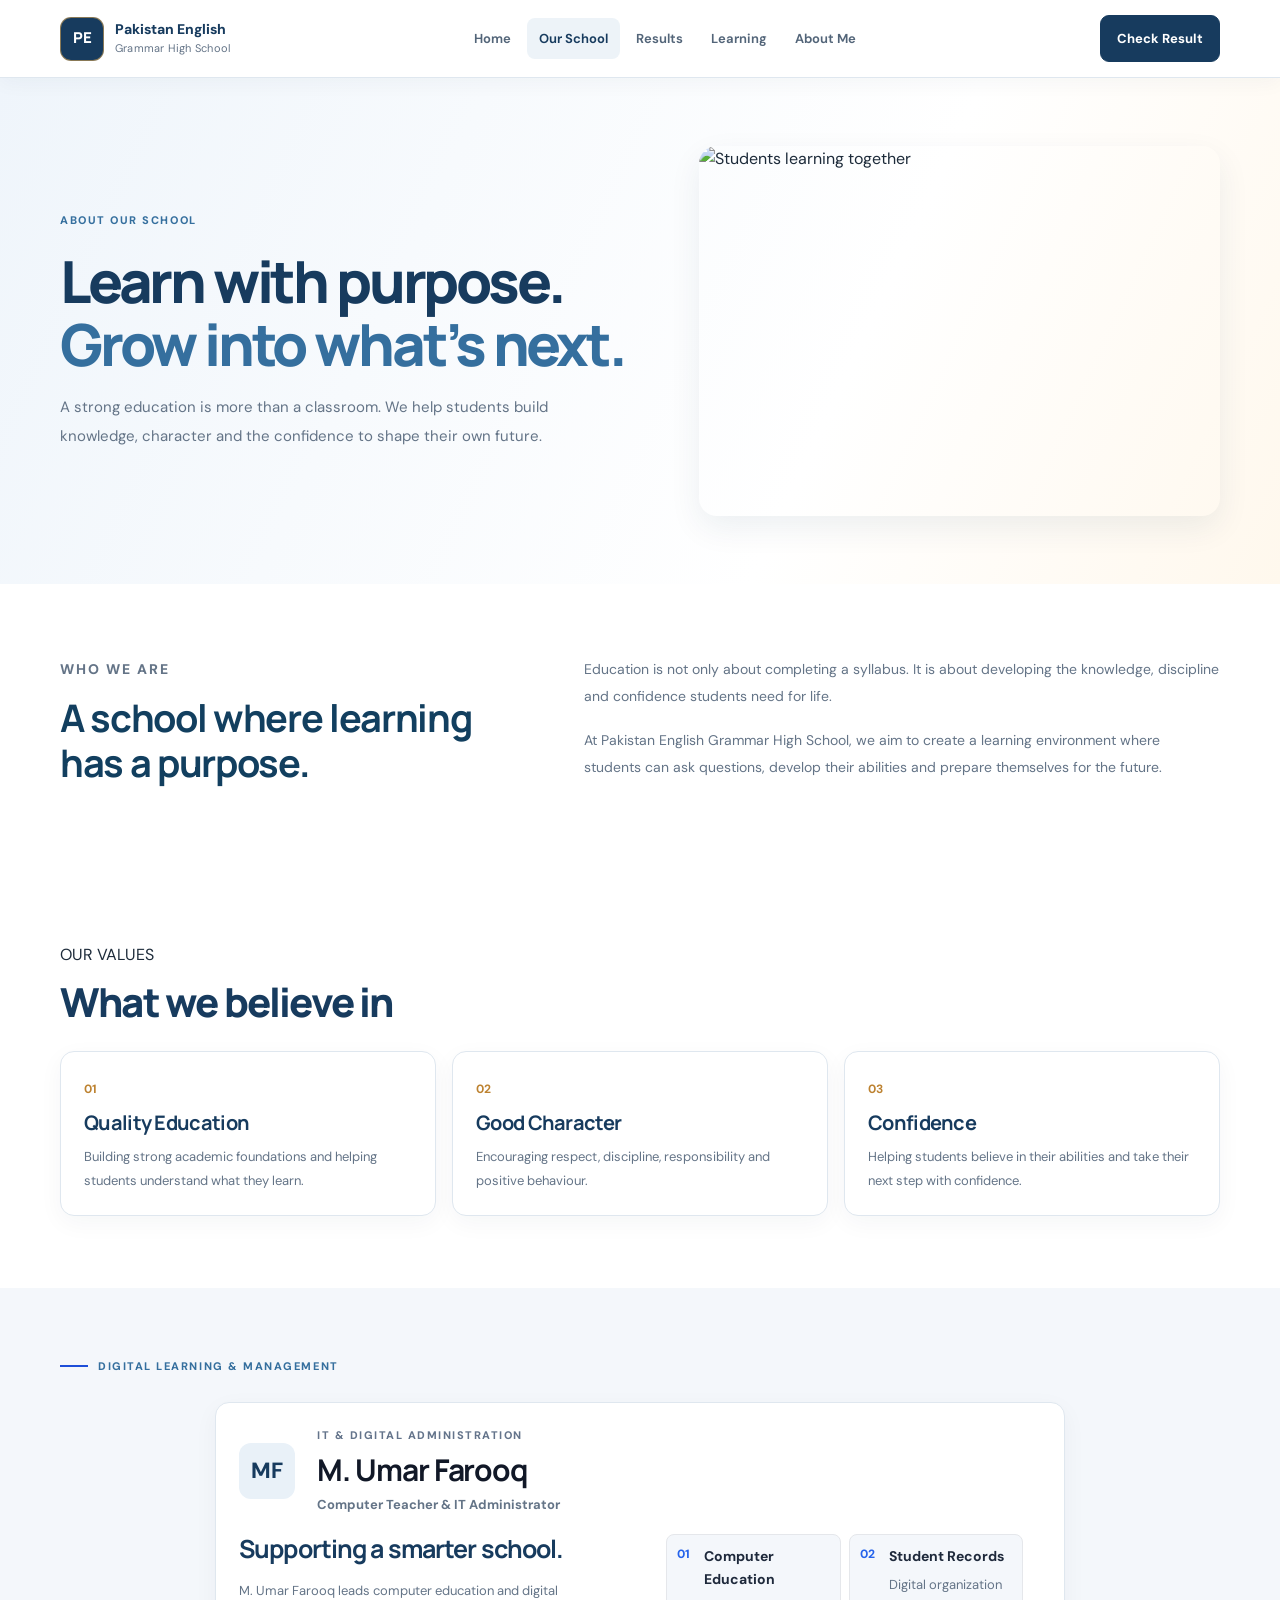
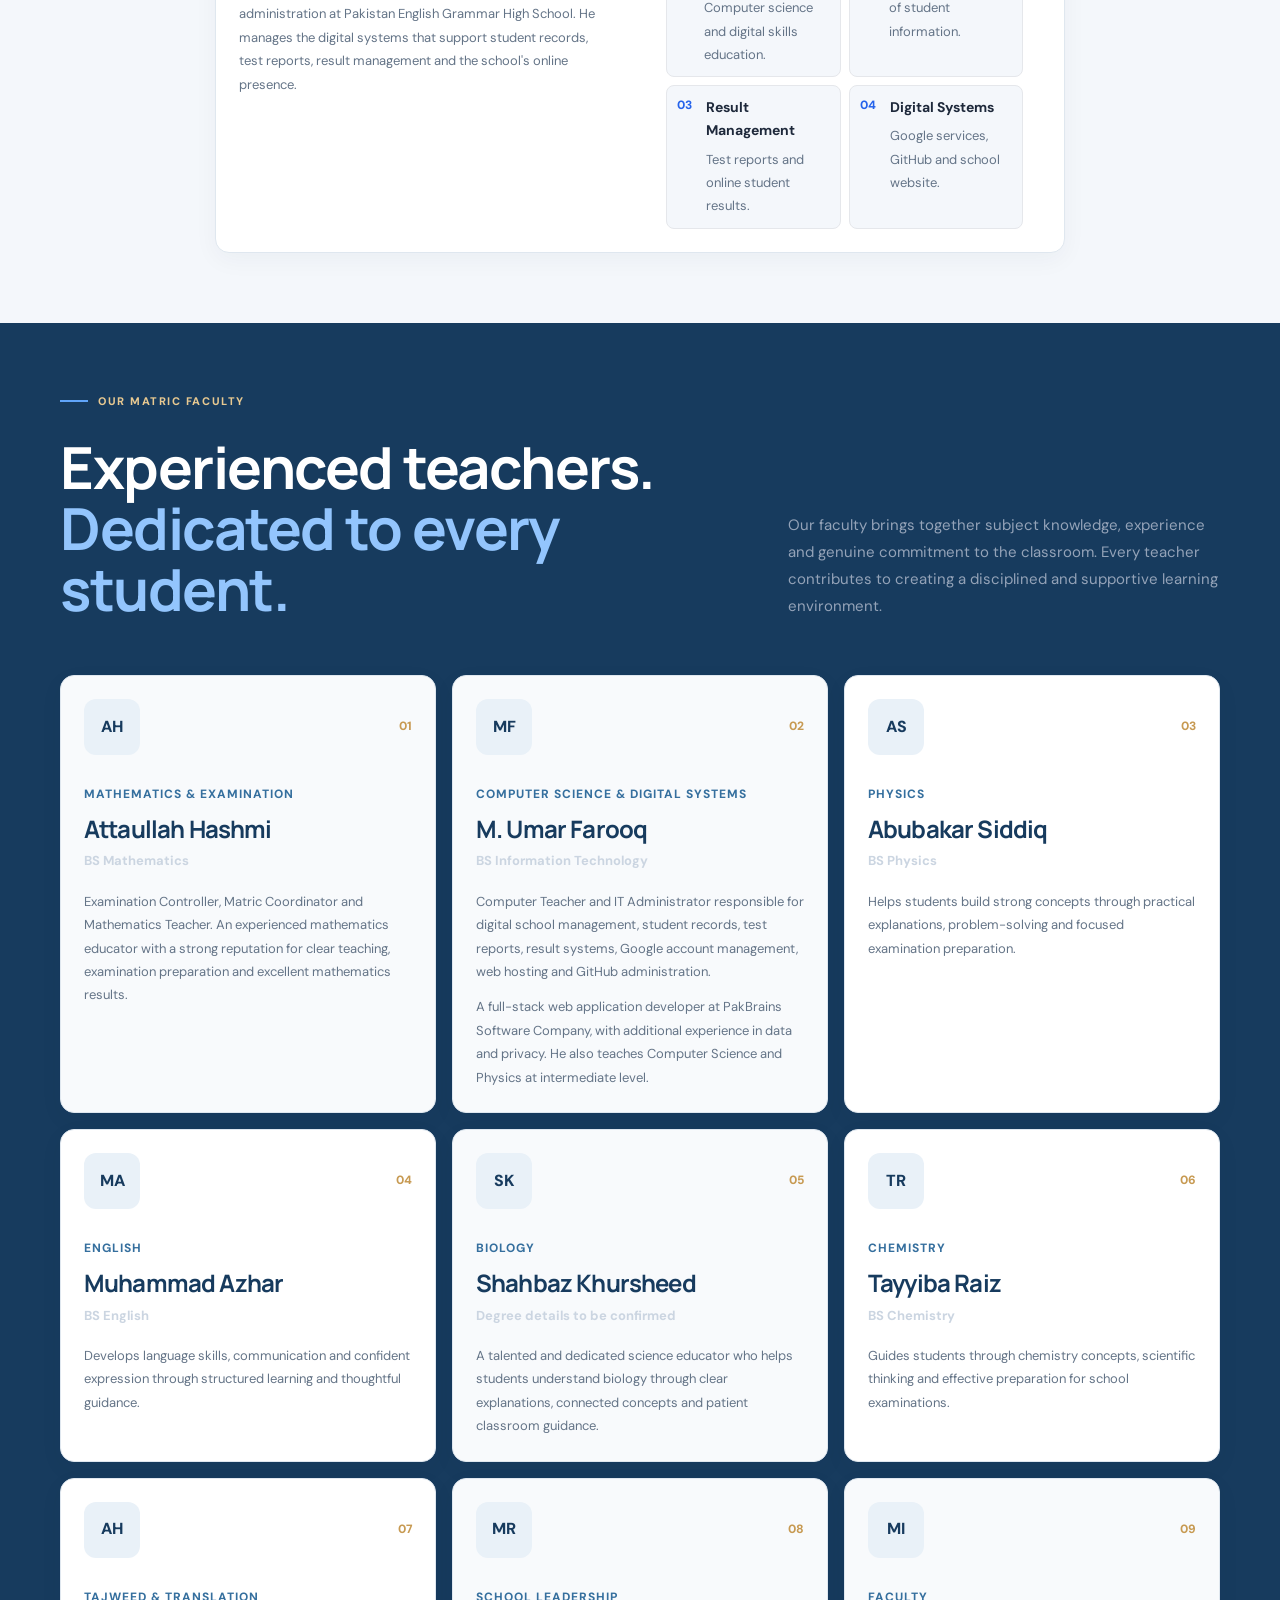
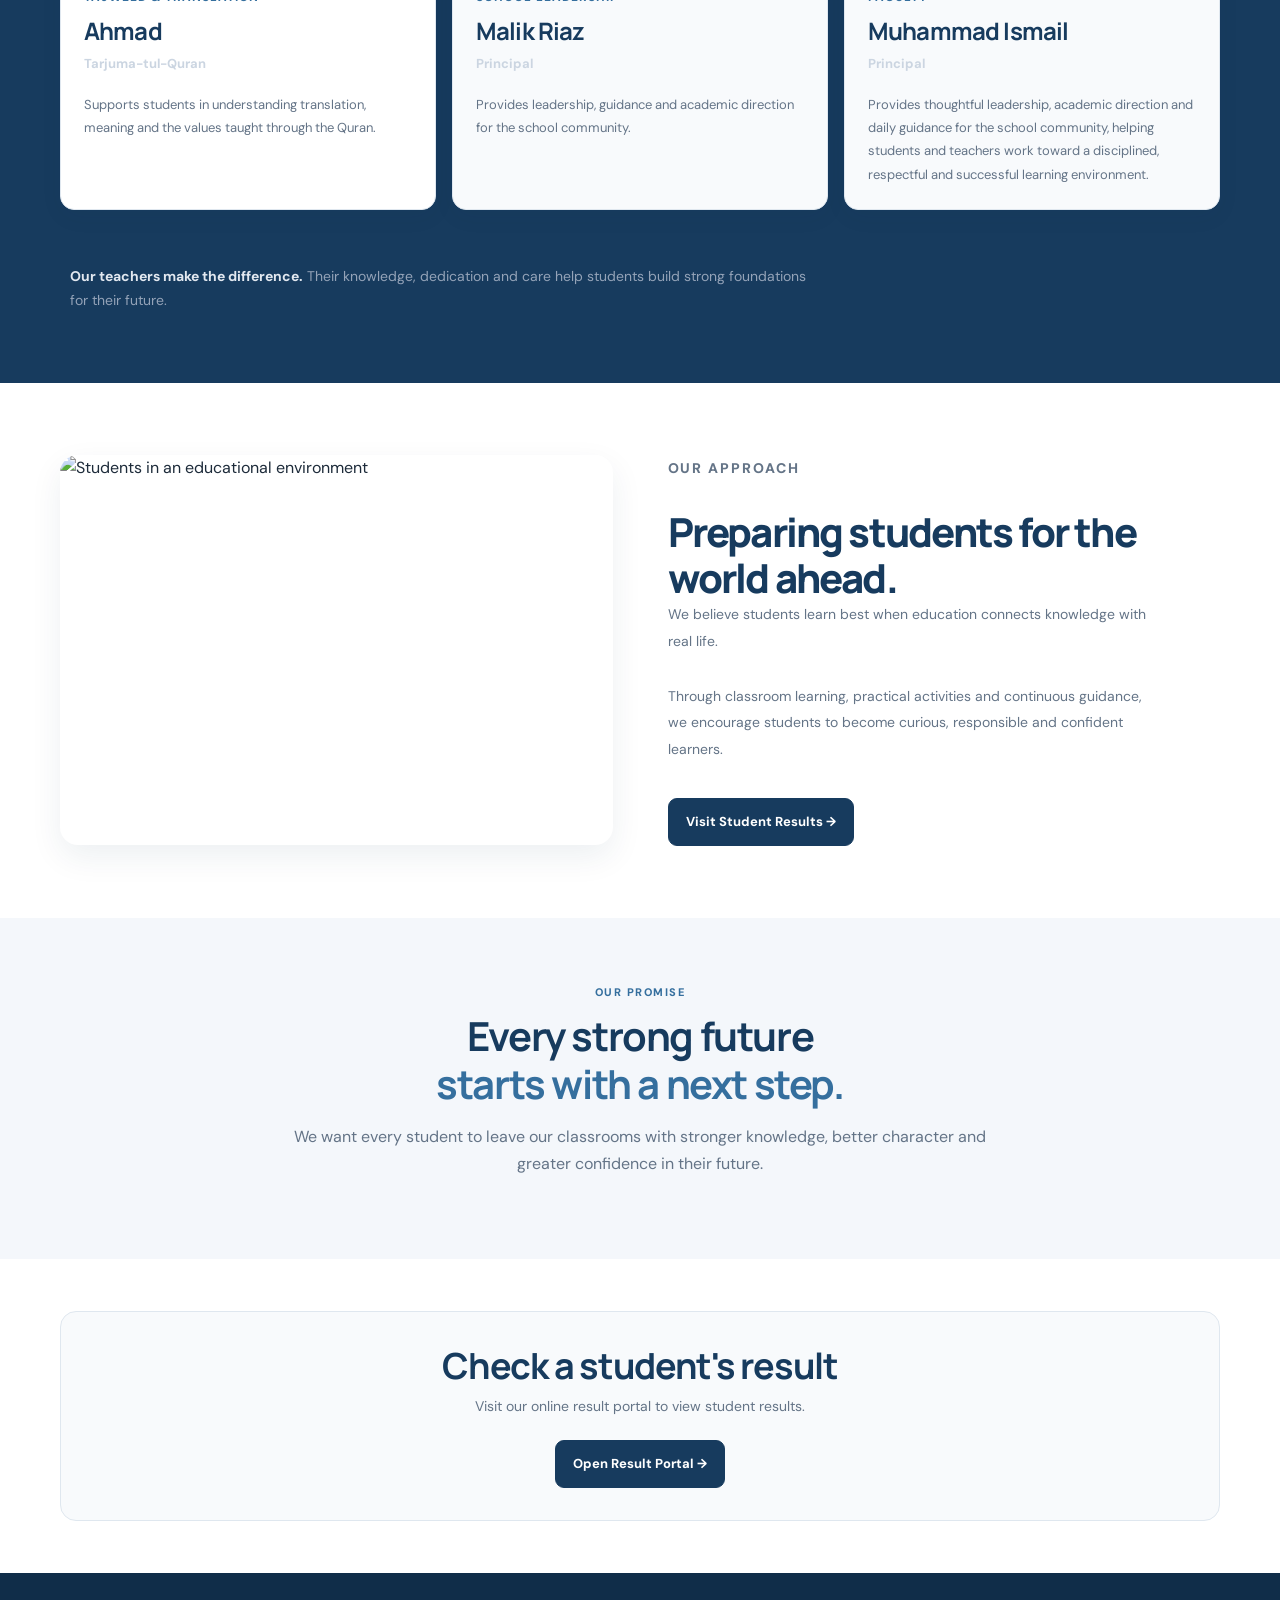
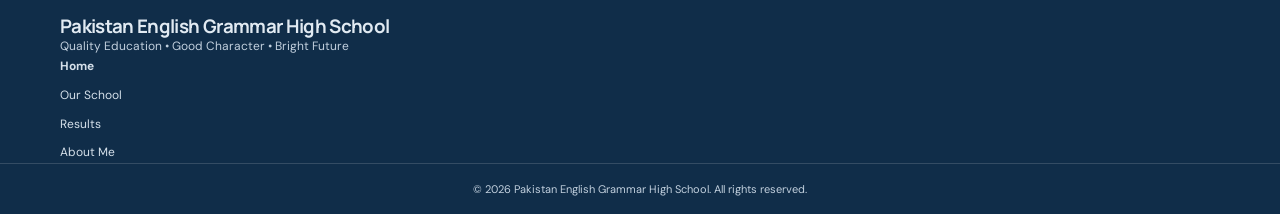
==== commit e6bded5a: "Refresh unified school stylesheet across pages" ====
--- a/about.html
+++ b/about.html
@@ -15,7 +15,7 @@
 
     <link rel="stylesheet" href="home.css">
 
-<link rel="stylesheet" href="school-ui.css?v=20261009-3">
+<link rel="stylesheet" href="school-ui.css?v=20261009-4">
 </head>
 
 <body class="school-site">
--- a/school-ui.css
+++ b/school-ui.css
@@ -1,678 +1,281 @@
-/* PE Grammar School — unified professional UI layer
-   Presentation-only overrides. Existing HTML, JavaScript, data flow and interactions remain untouched. */
-:root{
-  --ui-bg:#f5f7fb;
-  --ui-paper:#ffffff;
-  --ui-paper-soft:#f8fafc;
-  --ui-ink:#17243a;
-  --ui-muted:#64748b;
-  --ui-line:#e2e8f0;
-  --ui-navy:#123a5a;
-  --ui-navy-deep:#0d2b45;
-  --ui-blue:#2864a8;
-  --ui-gold:#d7a85b;
-  --ui-gold-soft:#fff7e8;
-  --ui-radius:18px;
-  --ui-shadow:0 12px 34px rgba(23,36,58,.07);
-}
-html{scroll-behavior:smooth;scroll-padding-top:90px}
-body.school-site,body.results-page,body:not(.school-site):not(.results-page){
-  color:var(--ui-ink);
-  background:var(--ui-bg);
-  font-family:Manrope,Inter,-apple-system,BlinkMacSystemFont,"Segoe UI",sans-serif;
-  line-height:1.65;
-  -webkit-font-smoothing:antialiased;
-}
-body.school-site *,body.results-page *,body:not(.school-site):not(.results-page) *{box-sizing:border-box}
-a{transition:color .18s ease,background-color .18s ease,border-color .18s ease,box-shadow .18s ease,transform .18s ease}
+/* Pakistan English Grammar High School — unified light academic design system */
+@import url('https://fonts.googleapis.com/css2?family=DM+Sans:wght@400;500;600;700&family=Manrope:wght@400;500;600;700;800&display=swap');
+:root{--navy:#173b5e;--navy-dark:#102d49;--blue:#356f9e;--gold:#c79a52;--ink:#1d2b3a;--muted:#647487;--line:#dfe7ef;--bg:#f4f7fb;--paper:#fff;--pale:#edf3f8;--radius:16px;--shadow:0 12px 32px rgba(20,48,76,.075)}
+*{box-sizing:border-box}
+html{scroll-behavior:smooth;scroll-padding-top:95px}
+body{margin:0;font-family:"DM Sans",Arial,sans-serif;color:var(--ink);background:var(--bg);line-height:1.65;-webkit-font-smoothing:antialiased}
+body.school-site,body.results-page,body:not(.school-site):not(.results-page){color-scheme:light;background:var(--bg);color:var(--ink);font-family:"DM Sans",Arial,sans-serif}
+img{max-width:100%;height:auto;display:block}
+a{color:inherit;text-decoration:none;transition:color .18s,background .18s,border-color .18s,box-shadow .18s,transform .18s}
 button,input,select,textarea{font:inherit}
-:focus-visible{outline:3px solid rgba(40,100,168,.5)!important;outline-offset:3px!important}
-.container,.page-width{width:min(1180px,calc(100% - 48px));margin-inline:auto}
-
-/* Consistent school header */
-.header,.portal-nav,.topbar{
-  position:sticky;top:0;z-index:50;
-  min-height:78px;padding:0 clamp(18px,4vw,56px);
-  display:flex;align-items:center;justify-content:space-between;gap:24px;
-  background:rgba(255,255,255,.94)!important;
-  border-bottom:1px solid var(--ui-line)!important;
-  box-shadow:0 4px 18px rgba(23,36,58,.035)!important;
-  backdrop-filter:blur(18px);
-}
-.header .container.navbar{width:100%;max-width:1320px;margin:0 auto;display:flex;align-items:center;justify-content:space-between;gap:25px}
-.logo,.portal-brand,.brand{display:flex;align-items:center;gap:12px;text-decoration:none!important;color:var(--ui-ink)!important;flex-shrink:0}
-.logo-mark,.portal-mark,.brand-mark{
-  display:grid;place-items:center;width:44px;height:44px;flex:none;
-  border-radius:13px;background:var(--ui-navy)!important;color:white!important;
-  font-weight:800;letter-spacing:-.05em;box-shadow:0 5px 12px rgba(18,58,90,.16)
-}
-.logo-text,.portal-brand>span:last-child,.brand>span:last-child{display:grid;line-height:1.3}
-.logo-text strong,.portal-brand strong,.brand strong{font-size:.91rem;font-weight:800;letter-spacing:-.025em}
-.logo-text span,.portal-brand small,.brand small{margin-top:3px;color:var(--ui-muted)!important;font-size:.73rem;letter-spacing:.015em}
-.nav,.menu,.portal-nav nav,.topbar nav{display:flex;align-items:center;justify-content:center;gap:5px;flex-wrap:wrap}
-.nav a,.menu a,.portal-nav nav a,.topbar nav a{
-  display:inline-flex;align-items:center;min-height:42px;padding:9px 13px;
-  border:1px solid transparent;border-radius:10px;
-  color:var(--ui-muted)!important;text-decoration:none!important;
-  font-size:.83rem;font-weight:700;white-space:nowrap
-}
-.nav a:hover,.menu a:hover,.portal-nav nav a:hover,.topbar nav a:hover{
-  background:#f1f5f9;color:var(--ui-navy)!important
-}
-.nav a.active,.menu a.active,.portal-nav nav a.active,.topbar nav a.active{
-  background:#edf4fb;color:var(--ui-navy)!important;border-color:#dce8f5
-}
-.header-button,.result-btn,.portal-action,.top-action{
-  display:inline-flex;align-items:center;justify-content:center;gap:12px;
-  min-height:45px;padding:0 17px;border-radius:11px;
-  background:var(--ui-navy)!important;color:#fff!important;border:1px solid var(--ui-navy)!important;
-  font-size:.82rem;font-weight:800;text-decoration:none!important;white-space:nowrap;
-  box-shadow:0 5px 12px rgba(18,58,90,.13)
-}
-.header-button:hover,.result-btn:hover,.portal-action:hover,.top-action:hover{
-  background:var(--ui-blue)!important;transform:translateY(-1px);box-shadow:0 8px 18px rgba(18,58,90,.17)
-}
-
-/* Home and school story pages */
-body.school-site main{overflow:clip}
-.hero,.about-hero{
-  position:relative;isolation:isolate;overflow:hidden;
-  background:linear-gradient(115deg,#f0f5fb 0%,#fff 57%,#fff8ed 100%)!important;
-  border-bottom:1px solid var(--ui-line)
-}
-.hero:before,.about-hero:before{
-  content:"";position:absolute;z-index:-1;right:-150px;top:-190px;width:530px;height:530px;border-radius:50%;
-  border:1px solid rgba(40,100,168,.11);box-shadow:0 0 0 35px rgba(40,100,168,.025),0 0 0 75px rgba(40,100,168,.02)
-}
-.hero-grid,.about-hero-content{
-  width:min(1180px,calc(100% - 48px));margin-inline:auto;
-  display:grid;grid-template-columns:minmax(0,1.1fr) minmax(300px,.9fr);
-  align-items:center;gap:clamp(35px,6vw,90px);padding:clamp(68px,9vw,116px) 0
-}
-.hero-content,.about-hero-text{max-width:700px}
-.hero-label,.small-title,.eyebrow{
-  display:inline-flex;align-items:center;gap:9px;
-  font-size:.72rem!important;font-weight:800!important;letter-spacing:.13em!important;
-  color:var(--ui-blue)!important;text-transform:uppercase
-}
-.hero-label span{width:8px;height:8px;border-radius:50%;background:#21a67a;box-shadow:0 0 0 4px rgba(33,166,122,.12)}
-.hero h1,.about-hero h1{
-  margin:22px 0 20px!important;color:var(--ui-ink)!important;
-  font-size:clamp(2.8rem,5.4vw,5.15rem)!important;line-height:1.04!important;
-  font-weight:800!important;letter-spacing:-.065em!important;max-width:780px
-}
-.hero h1 strong,.about-hero h1 span{
-  display:block;color:var(--ui-blue)!important;font-weight:800!important
-}
-.hero p,.about-hero p{color:var(--ui-muted);font-size:1rem;line-height:1.9;max-width:590px}
-.hero-content>p{margin-bottom:28px}
-.hero-content a,.about-hero a{border-radius:11px}
-.hero-visual,.hero-image,.hero-card,.about-hero-image,.about-hero-visual{
-  border:1px solid rgba(18,58,90,.1);border-radius:24px;box-shadow:var(--ui-shadow)
-}
-section:not(.hero):not(.about-hero){scroll-margin-top:92px}
-body.school-site main>section:not(.hero):not(.about-hero){padding-block:clamp(48px,7vw,82px)}
-body.school-site h2,body.school-site h3{color:var(--ui-ink);letter-spacing:-.035em}
-body.school-site p{line-height:1.8}
-body.school-site section h2{font-weight:800}
-body.school-site section .container{width:min(1180px,calc(100% - 48px))}
-.learning,.features,.programs,.values,.school-values,.stats-section,.about-content,.about-details{
-  background:var(--ui-paper)
-}
-.feature-card,.learning-card,.program-card,.value-card,.facility-card,.stat-card,.info-card,.about-card{
-  background:var(--ui-paper)!important;border:1px solid var(--ui-line)!important;
-  border-radius:var(--ui-radius)!important;box-shadow:0 4px 15px rgba(23,36,58,.035)!important;
-  transition:transform .18s ease,box-shadow .18s ease,border-color .18s ease
-}
-.feature-card:hover,.learning-card:hover,.program-card:hover,.value-card:hover,.facility-card:hover,.info-card:hover,.about-card:hover{
-  transform:translateY(-3px);border-color:#c6d8eb!important;box-shadow:var(--ui-shadow)!important
-}
-body.school-site img{max-width:100%;height:auto}
-body.school-site footer,body.school-site .footer{
-  background:var(--ui-navy-deep)!important;color:#e5edf6!important;border-top:1px solid rgba(255,255,255,.1)
-}
-body.school-site footer a,body.school-site .footer a{color:#e5edf6}
-body.school-site footer a:hover,body.school-site .footer a:hover{color:#f2ca83}
-
-/* Results portal: clear, calm, form-first experience */
-body.results-page{padding:0!important;min-height:100vh;background:linear-gradient(180deg,#f0f5fb 0,#f7f9fc 310px,#f7f9fc 100%)!important}
-.portal-nav{padding-inline:clamp(18px,4vw,56px)}
-body.results-page .container{width:min(900px,calc(100% - 36px));padding:0;margin:0 auto}
-body.results-page .header{
-  margin:44px auto 26px!important;padding:0 0 8px!important;text-align:center;
-  background:transparent!important;border:0!important;box-shadow:none!important
-}
-.portal-kicker{color:var(--ui-blue)!important;font-size:.72rem!important;font-weight:800!important;letter-spacing:.14em!important}
-.portal-kicker span{color:var(--ui-gold)}
-body.results-page .header h1{
-  max-width:760px;margin:12px auto 13px!important;color:var(--ui-ink)!important;
-  font-size:clamp(2.1rem,4.6vw,3.55rem)!important;line-height:1.1!important;
-  font-weight:800!important;letter-spacing:-.055em!important
-}
-body.results-page .header h2{
-  max-width:650px;margin:0 auto!important;color:var(--ui-muted)!important;
-  font-size:.96rem!important;font-weight:500!important;line-height:1.8!important
-}
-.search-box{
-  max-width:780px;margin:0 auto 48px!important;padding:clamp(22px,4vw,36px)!important;
-  background:var(--ui-paper)!important;border:1px solid var(--ui-line)!important;
-  border-radius:22px!important;box-shadow:0 18px 55px rgba(23,36,58,.08)!important
-}
-.input-grid{display:grid;grid-template-columns:repeat(2,minmax(0,1fr));gap:18px!important}
-.input-group{display:flex;flex-direction:column;gap:8px!important}
-.input-group label,.search-box label{color:#34445c!important;font-size:.82rem!important;font-weight:800!important}
-.input-group input,.input-group select,.search-box input,.search-box select,.search-box textarea{
-  width:100%;min-height:49px;padding:12px 14px!important;
-  border:1px solid #d7e0eb!important;border-radius:11px!important;
-  background:#fbfcfe!important;color:var(--ui-ink)!important;
-  font-size:16px!important;box-shadow:none!important;transition:border-color .18s,box-shadow .18s
-}
-.input-group input:focus,.input-group select:focus,.search-box input:focus,.search-box select:focus,.search-box textarea:focus{
-  outline:none!important;border-color:#6e9bc9!important;box-shadow:0 0 0 4px rgba(40,100,168,.1)!important
-}
-.search-box button,.search-box input[type=submit],.search-box .button,.result-button{
-  min-height:47px;border-radius:11px!important;font-weight:800!important
-}
-#resultContainer,.result-container,.result-card,.result-box,.result-details{
-  background:var(--ui-paper);border:1px solid var(--ui-line);border-radius:17px;box-shadow:var(--ui-shadow)
-}
-body.results-page .footer,body.results-page footer{color:var(--ui-muted);text-align:center;padding:26px 18px;font-size:.8rem}
-
-/* Profile page: align with school brand instead of a separate dark identity */
-body:not(.school-site):not(.results-page){
-  --ink:var(--ui-ink);--muted:var(--ui-muted);--subtle:#7a899b;--night:var(--ui-bg);
-  --panel:var(--ui-paper);--panel-light:#f1f5f9;--line:var(--ui-line);
-  --mint:var(--ui-blue);--gold:var(--ui-gold);
-  color:var(--ui-ink)!important;background:var(--ui-bg)!important
-}
-body:not(.school-site):not(.results-page) .topbar{
-  width:100%;margin:0;padding-inline:clamp(18px,4vw,56px);border-radius:0
-}
-body:not(.school-site):not(.results-page) .hero{
-  background:linear-gradient(115deg,#eff5fb,#fff 65%,#fff8ed)!important;
-  border-bottom:1px solid var(--ui-line)
-}
-body:not(.school-site):not(.results-page) .hero h1,
-body:not(.school-site):not(.results-page) h1,
-body:not(.school-site):not(.results-page) h2,
-body:not(.school-site):not(.results-page) h3{color:var(--ui-ink)!important}
-body:not(.school-site):not(.results-page) em{color:var(--ui-blue)!important}
-body:not(.school-site):not(.results-page) .hero p,
-body:not(.school-site):not(.results-page) p{color:var(--ui-muted)}
-body:not(.school-site):not(.results-page) .identity-card,
-body:not(.school-site):not(.results-page) .card,
-body:not(.school-site):not(.results-page) .skill-card,
-body:not(.school-site):not(.results-page) .achievement-card,
-body:not(.school-site):not(.results-page) .project-card{
-  background:var(--ui-paper)!important;border:1px solid var(--ui-line)!important;
-  border-radius:18px!important;box-shadow:var(--ui-shadow)!important
-}
-body:not(.school-site):not(.results-page) .monogram{background:var(--ui-navy)!important;color:white!important;border-radius:18px}
-body:not(.school-site):not(.results-page) .button-gold{
-  background:var(--ui-navy)!important;color:white!important;border-color:var(--ui-navy)!important;border-radius:11px
-}
-body:not(.school-site):not(.results-page) .top-action{background:var(--ui-navy)!important;color:white!important}
-
-/* Responsive navigation and layouts */
-@media(max-width:980px){
-  .header,.portal-nav,.topbar{gap:12px;padding-inline:20px}
-  .header .container.navbar{gap:14px}
-  .nav,.menu,.portal-nav nav,.topbar nav{gap:2px}
-  .nav a,.menu a,.portal-nav nav a,.topbar nav a{padding:8px 9px;font-size:.78rem}
-  .hero-grid,.about-hero-content{gap:34px}
-}
-@media(max-width:760px){
-  .header,.portal-nav,.topbar{position:relative;min-height:auto;flex-wrap:wrap;justify-content:space-between;padding:14px 18px}
-  .header .container.navbar{flex-wrap:wrap}
-  .nav,.menu,.portal-nav nav,.topbar nav{order:3;width:100%;justify-content:flex-start;overflow-x:auto;flex-wrap:nowrap;padding:5px 0 1px}
-  .nav a,.menu a,.portal-nav nav a,.topbar nav a{flex:none}
-  .header-button,.result-btn,.portal-action,.top-action{min-height:40px;padding-inline:12px;font-size:.76rem}
-  .hero-grid,.about-hero-content{width:calc(100% - 36px);grid-template-columns:1fr;padding:58px 0;gap:30px}
-  .hero h1,.about-hero h1{font-size:clamp(2.5rem,10vw,4rem)!important}
-  .hero-visual,.hero-image,.hero-card,.about-hero-image,.about-hero-visual{max-width:560px;width:100%;margin-inline:auto}
-  body.school-site main>section:not(.hero):not(.about-hero){padding-block:48px}
-  body.school-site section .container{width:calc(100% - 36px)}
-  body.results-page .header{margin-top:34px!important}
-  .search-box{margin-bottom:32px!important;padding:20px!important}
-  body:not(.school-site):not(.results-page) .topbar{position:relative}
-}
-@media(max-width:520px){
-  .container,.page-width{width:calc(100% - 32px)}
-  .logo-mark,.portal-mark,.brand-mark{width:39px;height:39px;border-radius:11px}
-  .logo-text strong,.portal-brand strong,.brand strong{font-size:.82rem}
-  .logo-text span,.portal-brand small,.brand small{font-size:.68rem}
-  .header-button,.result-btn,.portal-action,.top-action{font-size:.72rem}
-  .hero-grid,.about-hero-content{padding:48px 0}
-  .hero h1,.about-hero h1{font-size:clamp(2.3rem,11vw,3.2rem)!important}
-  .input-grid{grid-template-columns:1fr!important;gap:13px!important}
-  body.results-page .container{width:calc(100% - 28px)}
-  body.results-page .header h1{font-size:2.25rem!important}
-  .search-box{padding:17px!important;border-radius:17px!important}
-}
-@media(prefers-reduced-motion:reduce){html{scroll-behavior:auto}*,*::before,*::after{transition:none!important;animation:none!important}}
-
-
-/* === Layout correction and refined home-page composition === */
-/* Keep page header as a full-width wrapper; layout belongs to its inner navbar. */
-body.school-site .header{
-  display:block!important;position:sticky!important;top:0!important;
-  min-height:0!important;padding:0!important;margin:0!important;
-  background:rgba(255,255,255,.94)!important;
-  border-bottom:1px solid var(--ui-line)!important;
-  box-shadow:0 4px 18px rgba(23,36,58,.035)!important;
-}
-body.school-site .header .container.navbar{
-  width:min(1320px,calc(100% - 48px))!important;
-  min-height:78px!important;margin:0 auto!important;padding:0!important;
-  display:flex!important;align-items:center!important;justify-content:space-between!important;
-  gap:24px!important;flex-wrap:nowrap!important;
-}
-body.school-site .header .nav{display:flex!important;align-items:center!important;justify-content:center!important;gap:5px!important;flex-wrap:wrap!important;order:initial!important;width:auto!important;overflow:visible!important}
-body.school-site .header .nav a{flex:none!important}
-body.school-site .header .logo{display:flex!important;align-items:center!important}
-body.school-site .header .header-button{display:inline-flex!important;align-items:center!important;justify-content:center!important;flex:none!important}
-body.school-site main{overflow:clip}
-body.school-site .hero{
-  padding:0!important;min-height:620px;
-  background:linear-gradient(120deg,#f5f8fc 0%,#fff 58%,#fdf7ed 100%)!important;
-  border-bottom:1px solid #e5ebf2!important;
-}
-body.school-site .hero:before{
-  inset:auto -110px -210px auto!important;width:480px;height:480px;
-  background:none!important;border:1px solid rgba(40,100,168,.10);
-  box-shadow:0 0 0 35px rgba(40,100,168,.025),0 0 0 75px rgba(40,100,168,.018);
-}
-body.school-site .hero:after{display:none!important}
-body.school-site .hero .hero-grid{
-  width:min(1180px,calc(100% - 48px))!important;min-height:620px;
-  margin:0 auto!important;padding:72px 0!important;
-  display:grid!important;grid-template-columns:minmax(0,1.02fr) minmax(320px,.88fr)!important;
-  align-items:center!important;gap:clamp(38px,5vw,72px)!important;
-}
-body.school-site .hero-content{position:relative;z-index:1;max-width:650px}
-body.school-site .hero-label{margin-bottom:20px!important;color:#2864a8!important;letter-spacing:.14em!important;font-size:.7rem!important}
-body.school-site .hero-label span{width:8px!important;height:8px!important;border-radius:50%;margin-right:3px!important;background:#1aa779!important;box-shadow:0 0 0 4px rgba(26,167,121,.12)!important}
-body.school-site .hero h1{
-  margin:0 0 22px!important;max-width:660px!important;
-  font-size:clamp(3rem,5.3vw,4.65rem)!important;line-height:1.045!important;
-  letter-spacing:-.065em!important;color:#17243a!important;
-}
-body.school-site .hero h1 strong{display:block;margin-top:5px;color:#2864a8!important}
-body.school-site .hero-content>p{max-width:550px;margin:0 0 27px!important;color:#5c6c80!important;font-size:1rem!important;line-height:1.85!important}
-body.school-site .hero-buttons{display:flex!important;align-items:center!important;flex-wrap:wrap!important;gap:10px!important}
-body.school-site .hero-buttons .button{display:inline-flex;align-items:center;justify-content:center;gap:12px;min-height:48px;padding:0 18px;border-radius:11px!important;font-size:.81rem!important}
-body.school-site .hero-buttons .button-primary{background:#123a5a!important;border:1px solid #123a5a!important;color:white!important;box-shadow:0 8px 18px rgba(18,58,90,.16)!important}
-body.school-site .hero-buttons .button-primary:hover{background:#2864a8!important}
-body.school-site .hero-buttons .button-outline{background:#fff!important;border:1px solid #dce4ed!important;color:#233b54!important}
-body.school-site .hero-buttons .button-outline:hover{background:#f3f7fb!important;border-color:#b8cde1!important}
-body.school-site .hero-trust{display:grid!important;grid-template-columns:repeat(3,minmax(0,1fr))!important;gap:10px!important;margin-top:25px!important}
-body.school-site .trust-item{min-width:0!important;padding:13px 13px!important;border:1px solid #e2e8f0!important;border-radius:12px!important;background:rgba(255,255,255,.82)!important;box-shadow:none!important}
-body.school-site .trust-item strong{display:block;margin-bottom:3px;color:#123a5a!important;font-size:.88rem!important}
-body.school-site .trust-item span{display:block;color:#64748b!important;font-size:.67rem!important;line-height:1.5!important}
-body.school-site .hero-note{margin-top:19px!important}
-body.school-site .hero-note p{font-size:.73rem!important;color:#77869a!important}
-body.school-site .hero-image{position:relative!important;min-width:0!important;margin:0!important;padding:0!important;border-radius:24px!important;overflow:visible!important;background:transparent!important;box-shadow:none!important}
-body.school-site .hero-image img{
-  display:block;width:100%!important;height:490px!important;max-height:490px!important;
-  object-fit:cover!important;object-position:center!important;border-radius:24px!important;
-  box-shadow:0 25px 55px rgba(23,36,58,.16)!important;border:1px solid rgba(18,58,90,.09)
-}
-body.school-site .hero-image-card{
-  left:-28px!important;bottom:24px!important;max-width:calc(100% - 10px);
-  padding:17px 20px!important;border:1px solid #e3eaf2!important;border-radius:14px!important;
-  background:rgba(255,255,255,.96)!important;box-shadow:0 15px 36px rgba(23,36,58,.12)!important
-}
-body.school-site .hero-image-card strong{color:#17243a!important;font-size:.84rem!important}
-body.school-site .hero-image-card span{color:#64748b!important;font-size:.72rem!important}
-body.school-site .services{padding:78px 0!important;background:#fff!important}
-body.school-site .section-top{align-items:end!important;gap:30px!important;margin-bottom:30px!important}
-body.school-site .section-top h2{font-size:clamp(1.9rem,3vw,2.55rem)!important;letter-spacing:-.05em!important;color:#17243a!important}
-body.school-site .section-top h2 span{color:#2864a8!important}
-body.school-site .section-top>p{max-width:370px;color:#64748b!important;font-size:.88rem!important}
-body.school-site .service-grid{grid-template-columns:repeat(3,minmax(0,1fr))!important;gap:16px!important}
-body.school-site .service-card{
-  min-height:235px!important;padding:25px!important;border:1px solid #e2e8f0!important;
-  border-radius:17px!important;background:#fff!important;box-shadow:0 5px 18px rgba(23,36,58,.035)!important
-}
-body.school-site .service-card:hover{transform:translateY(-4px)!important;border-color:#c7d9eb!important;box-shadow:0 14px 30px rgba(23,36,58,.08)!important}
-body.school-site .service-card.featured{background:linear-gradient(145deg,#123a5a,#1d527a)!important;border-color:transparent!important}
-body.school-site .service-number{color:#d7a85b!important;font-size:.72rem!important}
-body.school-site .service-content h3{font-size:1.15rem!important;color:#17243a!important}
-body.school-site .service-card.featured .service-content h3{color:#fff!important}
-body.school-site .service-content p{color:#64748b!important;font-size:.81rem!important;line-height:1.75!important}
-body.school-site .service-card.featured .service-content p{color:#e1eaf2!important}
-body.school-site .service-link{color:#2864a8!important;font-size:.75rem!important}
-body.school-site .service-card.featured .service-link{color:#f0cd91!important}
-body.school-site .about-home,body.school-site .learning{background:#f5f7fb!important}
-body.school-site .about-grid,body.school-site .learning-grid{gap:clamp(35px,6vw,75px)!important}
-body.school-site .about-image img,body.school-site .learning-image img{width:100%!important;object-fit:cover!important;border-radius:22px!important;box-shadow:0 18px 42px rgba(23,36,58,.12)!important}
-body.school-site .about-image img{height:430px!important}
-body.school-site .about-text h2,body.school-site .learning-text h2{color:#17243a!important;font-size:clamp(2rem,3.5vw,2.8rem)!important;letter-spacing:-.055em!important}
-body.school-site .about-text h2 span,body.school-site .learning-text h2 span{color:#2864a8!important}
-body.school-site .about-text p,body.school-site .learning-text>p{color:#64748b!important;font-size:.9rem!important;line-height:1.85!important}
-body.school-site .text-button{color:#123a5a!important;font-size:.83rem!important}
-body.school-site .stats{padding:54px 0!important;background:#123a5a!important}
-body.school-site .stats-grid{grid-template-columns:repeat(4,minmax(0,1fr))!important;gap:13px!important}
-body.school-site .stat{padding:20px!important;border:1px solid rgba(255,255,255,.13)!important;border-radius:15px!important;background:rgba(255,255,255,.055)!important}
-body.school-site .stat strong{color:#e8bf7b!important}
-body.school-site .stat h3{color:#fff!important;font-size:1rem!important}
-body.school-site .stat p{color:#d3deea!important;line-height:1.7!important}
-body.school-site .learning-list>div{background:#fff!important;border:1px solid #e2e8f0!important;border-radius:13px!important}
-body.school-site .learning-list strong{color:#17243a!important}
-body.school-site .learning-list p{color:#64748b!important}
-body.school-site .home-cta{padding:58px 0!important;background:#fff!important}
-body.school-site .cta-content{padding:clamp(26px,4vw,44px)!important;border:1px solid #dce6f0!important;border-radius:22px!important;background:linear-gradient(115deg,#f0f5fb,#fff 70%,#fff8ed)!important}
-body.school-site .cta-content>div>span{color:#2864a8!important;font-size:.7rem!important;font-weight:800!important;letter-spacing:.12em!important}
-body.school-site .cta-content h2{color:#17243a!important;font-size:clamp(2rem,4vw,3rem)!important;letter-spacing:-.055em!important}
-body.school-site .cta-content h2 strong{color:#2864a8!important}
-body.school-site .cta-content p{color:#64748b!important}
-body.school-site .cta-button{display:inline-flex;align-items:center;justify-content:center;gap:12px;padding:14px 19px!important;border-radius:11px!important;background:#123a5a!important;color:#fff!important}
-body.school-site .footer{background:#0d2b45!important}
-body.school-site .footer-brand .logo-text strong{color:#fff!important}
-body.school-site .footer-brand .logo-text span{color:#b5c5d5!important}
-body.school-site .footer-menu a{color:#c4d1df!important}
-body.school-site .copyright{color:#a8b8c9!important}
-@media(max-width:980px){
- body.school-site .header .container.navbar{width:calc(100% - 32px)!important;gap:12px!important}
- body.school-site .header .nav{gap:1px!important}
- body.school-site .header .nav a{padding:8px 9px!important;font-size:.75rem!important}
- body.school-site .hero .hero-grid{grid-template-columns:minmax(0,1fr) minmax(280px,.85fr)!important;gap:30px!important}
- body.school-site .hero-image img{height:420px!important}
- body.school-site .hero h1{font-size:clamp(2.6rem,5vw,3.7rem)!important}
- body.school-site .hero-trust{grid-template-columns:1fr!important}
- body.school-site .trust-item{padding:10px 12px!important}
-}
-@media(max-width:760px){
- body.school-site .header .container.navbar{min-height:0!important;flex-wrap:wrap!important;padding:13px 0!important;gap:12px!important}
- body.school-site .header .nav{order:3!important;width:100%!important;justify-content:flex-start!important;overflow-x:auto!important;flex-wrap:nowrap!important;padding:3px 0!important}
- body.school-site .header .nav a{flex:none!important}
- body.school-site .hero{min-height:0!important}
- body.school-site .hero .hero-grid{min-height:0!important;width:calc(100% - 36px)!important;grid-template-columns:1fr!important;padding:48px 0 54px!important;gap:30px!important}
- body.school-site .hero h1{font-size:clamp(2.65rem,10vw,4rem)!important}
- body.school-site .hero-image{width:100%!important;max-width:560px!important;margin:0 auto!important}
- body.school-site .hero-image img{height:clamp(280px,75vw,430px)!important}
- body.school-site .hero-image-card{left:12px!important;bottom:14px!important}
- body.school-site .hero-trust{grid-template-columns:repeat(3,minmax(0,1fr))!important}
- body.school-site .trust-item{padding:11px 9px!important}
- body.school-site .trust-item strong{font-size:.82rem!important}
- body.school-site .trust-item span{font-size:.63rem!important}
- body.school-site .section-top{display:block!important}
- body.school-site .section-top>p{margin-top:14px!important}
- body.school-site .service-grid{grid-template-columns:1fr!important}
- body.school-site .service-card{min-height:200px!important}
- body.school-site .about-grid,body.school-site .learning-grid{grid-template-columns:1fr!important;gap:30px!important}
- body.school-site .about-image img{height:clamp(260px,70vw,400px)!important}
- body.school-site .stats-grid{grid-template-columns:repeat(2,minmax(0,1fr))!important}
- body.school-site .cta-content{display:flex;flex-direction:column;align-items:flex-start;gap:22px}
-}
-@media(max-width:480px){
- body.school-site .header .container.navbar{width:calc(100% - 28px)!important}
- body.school-site .header .header-button{min-height:39px!important;padding:0 11px!important;font-size:.73rem!important}
- body.school-site .logo-mark{width:39px!important;height:39px!important}
- body.school-site .logo-text strong{font-size:.82rem!important}
- body.school-site .logo-text span{font-size:.67rem!important}
- body.school-site .hero .hero-grid{width:calc(100% - 30px)!important}
- body.school-site .hero-buttons .button{min-height:45px!important;padding:0 13px!important;font-size:.74rem!important}
- body.school-site .hero-trust{gap:7px!important}
- body.school-site .trust-item{padding:10px 7px!important}
- body.school-site .trust-item span{font-size:.59rem!important}
- body.school-site .stats-grid{gap:9px!important}
- body.school-site .stat{padding:15px!important}
-}
-
-
-/* =========================================================
-   COMPLETE SCHOOL WEBSITE SYSTEM — About, Results & Profile
-   Shared palette: clean white, academic navy, restrained gold.
-   Presentation-only; form IDs, result logic and print flow untouched.
-========================================================= */
-:root{
- --school-ink:#172b40;--school-navy:#123a5a;--school-blue:#2d6797;
- --school-gold:#c99a4a;--school-muted:#64748b;--school-border:#dfe7ef;
- --school-bg:#f4f7fb;--school-white:#fff;--school-radius:18px;
- --school-shadow:0 18px 50px rgba(18,58,90,.09);
-}
-body.school-site,body.results-page,body:not(.school-site):not(.results-page){
- color:var(--school-ink);background:var(--school-bg);
-}
-body.school-site .header,body.school-site .topbar,body.results-page .portal-nav{
- background:rgba(255,255,255,.97)!important;border-bottom:1px solid var(--school-border)!important;
- box-shadow:0 5px 24px rgba(18,58,90,.045)!important;
-}
-body.school-site .header .container,body.school-site .navbar,body.results-page .portal-nav{
- max-width:1240px!important;margin-inline:auto!important;
-}
-body.school-site .logo-mark,body.school-site .brand-mark,body.results-page .portal-mark{
- background:var(--school-navy)!important;color:#fff!important;border-radius:10px!important;
-}
-body.school-site .logo-text strong,body.school-site .brand strong,body.results-page .portal-brand strong{color:var(--school-navy)!important}
-body.school-site .logo-text span,body.school-site .brand small,body.results-page .portal-brand small{color:var(--school-muted)!important}
-body.school-site .header .nav a,body.school-site .menu a,body.school-site .topbar nav a,body.results-page .portal-nav nav a{
- color:#53657a!important;font-weight:650!important;transition:color .2s,background .2s!important;
-}
-body.school-site .header .nav a:hover,body.school-site .menu a:hover,body.school-site .topbar nav a:hover,body.results-page .portal-nav nav a:hover,
-body.school-site .header .nav a.active,body.school-site .menu a.active,body.school-site .topbar nav a.active,body.results-page .portal-nav nav a.active{
- color:var(--school-navy)!important;background:#edf3f8!important;border-radius:9px!important;
-}
-body.school-site .header-button,body.school-site .result-btn,body.school-site .top-action,body.results-page .portal-action{
- background:var(--school-navy)!important;color:#fff!important;border-radius:10px!important;
- box-shadow:none!important;font-weight:700!important;
-}
-body.school-site .header-button:hover,body.school-site .result-btn:hover,body.school-site .top-action:hover,body.results-page .portal-action:hover{background:var(--school-blue)!important}
-
-/* About the school */
-body.school-site .about-hero{background:linear-gradient(115deg,#f4f8fc 0%,#fff 64%,#fff8ec 100%)!important;padding:88px 0 78px!important}
-body.school-site .about-hero-content,body.school-site .about-intro-grid,body.school-site .learning-section .learning-grid{
- max-width:1160px!important;margin-inline:auto!important;gap:clamp(34px,6vw,76px)!important;
-}
-body.school-site .small-title,body.school-site .section-label{color:var(--school-blue)!important;font-weight:800!important;letter-spacing:.13em!important;font-size:.72rem!important}
-body.school-site .about-hero h1,body.school-site .about-hero-text h1{
- color:var(--school-ink)!important;font-size:clamp(2.5rem,5vw,4.35rem)!important;line-height:1.08!important;
- letter-spacing:-.055em!important;font-weight:780!important;
-}
-body.school-site .about-hero h1 span,body.school-site .about-hero-text h1 span{color:var(--school-blue)!important}
-body.school-site .about-hero p:not(.small-title),body.school-site .about-intro-grid p,body.school-site .about-introduction p{
- color:var(--school-muted)!important;line-height:1.85!important;font-size:.96rem!important;
-}
-body.school-site .about-hero-image img,body.school-site .learning-section .learning-image img{
- width:100%!important;object-fit:cover!important;border-radius:20px!important;
- box-shadow:var(--school-shadow)!important;
-}
-body.school-site .school-values,body.school-site .about-introduction{background:#fff!important;padding-block:78px!important}
-body.school-site .section-heading h2,body.school-site .about-intro-text h2,body.school-site .school-promise h2{
- color:var(--school-ink)!important;letter-spacing:-.04em!important;font-size:clamp(2rem,3.6vw,3rem)!important;
-}
-body.school-site .value-cards{gap:18px!important}
+:focus-visible{outline:3px solid rgba(53,111,158,.42);outline-offset:3px}
+.container,.page-width{width:min(1160px,calc(100% - 44px));margin-inline:auto}
+h1,h2,h3,h4{font-family:Manrope,"DM Sans",sans-serif;line-height:1.2;letter-spacing:-.035em}
+p{overflow-wrap:break-word}
+button{cursor:pointer}
+
+/* Shared school navigation */
+body.school-site .header,body.results-page .portal-nav,body:not(.school-site):not(.results-page) .topbar{
+ position:sticky;top:0;z-index:100;display:flex;align-items:center;justify-content:space-between;gap:22px;
+ min-height:78px;padding:12px max(22px,calc((100% - 1160px)/2));background:rgba(255,255,255,.97)!important;
+ border-bottom:1px solid var(--line)!important;box-shadow:0 4px 20px rgba(20,48,76,.045)!important;backdrop-filter:blur(14px)
+}
+body.school-site .navbar{width:100%;max-width:1160px;margin:0 auto;display:flex;align-items:center;justify-content:space-between;gap:24px;min-height:52px}
+body.school-site .logo,body.results-page .portal-brand,body:not(.school-site):not(.results-page) .brand{display:flex;align-items:center;gap:11px;flex-shrink:0}
+body.school-site .logo-mark,body.results-page .portal-mark,body:not(.school-site):not(.results-page) .brand-mark{
+ display:grid;place-items:center;width:44px;height:44px;border-radius:11px;background:var(--navy)!important;color:#fff!important;
+ border:1px solid rgba(199,154,82,.65);font-family:Manrope,sans-serif;font-size:15px;font-weight:800;box-shadow:none
+}
+body.school-site .logo-text,body.results-page .portal-brand>span:last-child,body:not(.school-site):not(.results-page) .brand>span:last-child{display:flex;flex-direction:column;line-height:1.25}
+body.school-site .logo-text strong,body.results-page .portal-brand strong,body:not(.school-site):not(.results-page) .brand strong{font-size:14px;color:var(--navy)!important;font-weight:800}
+body.school-site .logo-text span,body.results-page .portal-brand small,body:not(.school-site):not(.results-page) .brand small{margin-top:4px;color:var(--muted)!important;font-size:11px;letter-spacing:.02em}
+body.school-site .nav,body.school-site .menu,body.results-page .portal-nav nav,body:not(.school-site):not(.results-page) .topbar nav{display:flex;align-items:center;justify-content:center;gap:4px}
+body.school-site .nav a,body.school-site .menu a,body.results-page .portal-nav nav a,body:not(.school-site):not(.results-page) .topbar nav a{
+ display:inline-flex;align-items:center;padding:10px 12px;border-radius:8px;color:#536579!important;font-size:13px;font-weight:650;white-space:nowrap
+}
+body.school-site .nav a:hover,body.school-site .menu a:hover,body.results-page .portal-nav nav a:hover,body:not(.school-site):not(.results-page) .topbar nav a:hover,
+body.school-site .nav a.active,body.school-site .menu a.active,body.results-page .portal-nav nav a.active,body:not(.school-site):not(.results-page) .topbar nav a.active{background:var(--pale)!important;color:var(--navy)!important}
+body.school-site .header-button,body.school-site .result-btn,body.results-page .portal-action,body:not(.school-site):not(.results-page) .top-action{
+ display:inline-flex;align-items:center;justify-content:center;gap:9px;padding:12px 16px;border:1px solid var(--navy)!important;
+ border-radius:9px;background:var(--navy)!important;color:#fff!important;font-size:13px;font-weight:750;white-space:nowrap;box-shadow:none
+}
+body.school-site .header-button:hover,body.school-site .result-btn:hover,body.results-page .portal-action:hover,body:not(.school-site):not(.results-page) .top-action:hover{background:var(--blue)!important;color:#fff!important;transform:translateY(-1px)}
+
+/* Home page */
+body.school-site .hero{padding:74px 0 68px;background:linear-gradient(115deg,#eff5fb 0%,#fff 64%,#fff8ed 100%)!important;color:var(--ink)}
+body.school-site .hero-grid{display:grid;grid-template-columns:1.04fr .96fr;align-items:center;gap:clamp(32px,5vw,70px)}
+body.school-site .hero-content{min-width:0}
+body.school-site .hero-label,body.school-site .eyebrow,body.school-site .section-label,body.school-site .small-title{
+ color:var(--blue)!important;font-size:11px;font-weight:800;letter-spacing:.14em;line-height:1.5
+}
+body.school-site .hero-label{display:inline-flex;align-items:center;gap:9px;padding:9px 12px;background:#fff;border:1px solid #dce6f0;border-radius:30px}
+body.school-site .hero-label span{width:7px;height:7px;background:var(--gold);border-radius:50%}
+body.school-site .hero h1,body.school-site .about-hero h1{margin:22px 0 18px;color:var(--navy)!important;font-size:clamp(39px,5vw,62px);font-weight:800;line-height:1.08;letter-spacing:-.055em}
+body.school-site .hero h1 strong,body.school-site .hero h1 span,body.school-site .about-hero h1 span{color:var(--blue)!important}
+body.school-site .hero-content>p,body.school-site .hero-content .lead{max-width:560px;color:var(--muted)!important;font-size:16px;line-height:1.85}
+body.school-site .hero-buttons,body.school-site .hero-links{display:flex;flex-wrap:wrap;align-items:center;gap:12px;margin-top:26px}
+body.school-site .button,body.school-site .text-button,body.school-site .cta-button,body.school-site .simple-button,body.school-site .btn.primary{
+ display:inline-flex;align-items:center;justify-content:center;gap:9px;min-height:46px;padding:12px 17px;border-radius:9px;
+ font-size:13px;font-weight:750;transition:transform .18s,background .18s
+}
+body.school-site .button-primary,body.school-site .cta-button,body.school-site .simple-button,body.school-site .btn.primary{background:var(--navy)!important;color:#fff!important;border:1px solid var(--navy)}
+body.school-site .button-primary:hover,body.school-site .cta-button:hover,body.school-site .simple-button:hover,body.school-site .btn.primary:hover{background:var(--blue)!important;transform:translateY(-1px)}
+body.school-site .button-outline{background:#fff!important;color:var(--navy)!important;border:1px solid #cbd8e5}
+body.school-site .button-outline:hover{background:var(--pale)!important}
+body.school-site .hero-trust{display:flex;flex-wrap:wrap;gap:10px 20px;margin-top:26px}
+body.school-site .trust-item{color:#52657a;font-size:12px}
+body.school-site .trust-item:before{content:"✓";color:#2c7a61;font-weight:800;margin-right:7px}
+body.school-site .hero-note{display:flex;align-items:center;gap:10px;margin-top:20px;color:var(--muted);font-size:12px}
+body.school-site .note-line{width:28px;height:2px;background:var(--gold)}
+body.school-site .hero-image{position:relative;min-width:0}
+body.school-site .hero-image img,body.school-site .about-image img,body.school-site .learning-image img,body.school-site .about-hero-image img{
+ width:100%;object-fit:cover;border-radius:18px;box-shadow:var(--shadow)
+}
+body.school-site .hero-image img{height:440px}
+body.school-site .hero-image-card{position:absolute;left:-22px;bottom:22px;max-width:235px;padding:16px 18px;border:1px solid var(--line);border-radius:12px;background:#fff;box-shadow:var(--shadow);color:var(--navy);font-size:13px;font-weight:750}
+body.school-site .services,body.school-site .about-home,body.school-site .learning{padding:76px 0;background:#fff!important;color:var(--ink)}
+body.school-site .section-top{display:flex;justify-content:space-between;align-items:end;gap:32px;margin-bottom:28px}
+body.school-site .section-top h2,body.school-site .about-text h2,body.school-site .learning-text h2,body.school-site .section-heading h2{
+ margin:9px 0 0;color:var(--navy)!important;font-size:clamp(28px,3.4vw,40px);font-weight:800;letter-spacing:-.045em
+}
+body.school-site .section-top>p{max-width:430px;color:var(--muted)!important;font-size:14px;line-height:1.8}
+body.school-site .service-grid{display:grid;grid-template-columns:repeat(3,minmax(0,1fr));gap:18px}
+body.school-site .service-card{display:flex;gap:14px;min-height:190px;padding:24px 21px;background:#fff!important;border:1px solid var(--line)!important;border-radius:14px;box-shadow:0 6px 20px rgba(20,48,76,.035);color:var(--ink)}
+body.school-site .service-card.featured{background:#f5f8fc!important;border-color:#cfdeeb!important}
+body.school-site .service-number{display:grid;place-items:center;flex-shrink:0;width:36px;height:36px;border-radius:9px;background:#e8f0f7;color:var(--navy);font-size:11px;font-weight:800}
+body.school-site .service-content h3{margin:2px 0 10px;color:var(--navy)!important;font-size:17px}
+body.school-site .service-content p{margin:0;color:var(--muted)!important;font-size:13px;line-height:1.8}
+body.school-site .service-link{display:inline-block;margin-top:14px;color:var(--blue)!important;font-size:12px;font-weight:800}
+body.school-site .about-home .about-grid,body.school-site .learning .learning-grid{display:grid;grid-template-columns:1fr 1fr;align-items:center;gap:clamp(30px,6vw,78px)}
+body.school-site .about-image,body.school-site .learning-image{position:relative;min-width:0}
+body.school-site .about-image img,body.school-site .learning-image img{height:390px}
+body.school-site .image-tag{position:absolute;left:16px;bottom:16px;max-width:230px;padding:13px 16px;border-radius:10px;background:#fff;color:var(--navy);font-size:12px;font-weight:800;box-shadow:var(--shadow)}
+body.school-site .about-text p,body.school-site .learning-text p{color:var(--muted)!important;font-size:14px;line-height:1.9}
+body.school-site .text-button{margin-top:12px;color:var(--navy)!important;background:#edf3f8;border:1px solid #dbe5ee}
+body.school-site .stats{padding:38px 0;background:var(--navy)!important;color:#fff!important}
+body.school-site .stats-grid{display:grid;grid-template-columns:repeat(4,minmax(0,1fr));gap:14px}
+body.school-site .stat{padding:16px 12px;text-align:center;border-right:1px solid rgba(255,255,255,.18)}
+body.school-site .stat:last-child{border-right:0}
+body.school-site .stat strong,body.school-site .stat h3{display:block;margin:0;color:#fff!important;font-family:Manrope,sans-serif;font-size:28px;font-weight:800}
+body.school-site .stat p{margin:5px 0 0;color:#d7e3ef!important;font-size:12px}
+body.school-site .learning-list{display:grid;gap:12px;margin-top:20px}
+body.school-site .learning-list>div{padding:12px 14px;border-left:3px solid var(--gold);background:#f6f8fb;border-radius:0 8px 8px 0;color:#43576b;font-size:13px}
+body.school-site .home-cta{padding:62px 0;background:#f4f7fb!important}
+body.school-site .cta-content{display:flex;align-items:center;justify-content:space-between;gap:30px;padding:34px 38px;border:1px solid #dfe7ef;border-radius:17px;background:linear-gradient(115deg,#edf4fa,#fff 78%,#fff8ed)}
+body.school-site .cta-content>div>span{color:var(--blue);font-size:10px;font-weight:800;letter-spacing:.14em}
+body.school-site .cta-content h2{margin:10px 0;color:var(--navy)!important;font-size:clamp(26px,3vw,36px)}
+body.school-site .cta-content h2 strong{color:var(--blue)!important}
+body.school-site .cta-content p{max-width:580px;color:var(--muted)!important;font-size:13px}
+body.school-site .footer{padding:42px 0 0;background:var(--navy-dark)!important;color:#e1eaf2!important}
+body.school-site .footer-grid{display:grid;grid-template-columns:1.5fr 1fr 1fr;gap:34px;padding-bottom:32px}
+body.school-site .footer-brand p,body.school-site .footer p{color:#c2d0de!important;font-size:12px}
+body.school-site .footer .logo-text strong{color:#fff!important}
+body.school-site .footer .logo-text span{color:#c2d0de!important}
+body.school-site .footer-menu{display:flex;flex-direction:column;align-items:flex-start;gap:9px}
+body.school-site .footer-menu strong{margin-bottom:5px;color:#fff;font-size:13px}
+body.school-site .footer-menu a,body.school-site .footer-links a{color:#d5e0ea!important;font-size:12px}
+body.school-site .footer-menu a:hover,body.school-site .footer-links a:hover{color:#f0d09a!important}
+body.school-site .copyright{padding:16px 22px;border-top:1px solid rgba(255,255,255,.15);text-align:center;color:#c2d0de!important;font-size:11px}
+
+/* About school */
+body.school-site .about-hero{padding:68px 0;background:linear-gradient(115deg,#eff5fb,#fff 65%,#fff8ed)!important}
+body.school-site .about-hero-content{display:grid;grid-template-columns:1fr .9fr;align-items:center;gap:60px}
+body.school-site .about-hero-text h1{font-size:clamp(38px,4.8vw,58px)}
+body.school-site .about-hero-text>p:not(.small-title){color:var(--muted)!important;font-size:15px;line-height:1.9}
+body.school-site .about-hero-image img{height:370px}
+body.school-site .about-introduction,body.school-site .school-values,body.school-site .learning-section{padding:72px 0;background:#fff!important}
+body.school-site .about-intro-grid{display:grid;grid-template-columns:.85fr 1.15fr;gap:54px;align-items:start}
+body.school-site .about-intro-text h2{margin:10px 0 0}
+body.school-site .about-intro-grid p{color:var(--muted)!important;font-size:14px;line-height:1.9}
+body.school-site .section-heading{margin-bottom:25px}
+body.school-site .value-cards{display:grid;grid-template-columns:repeat(3,minmax(0,1fr));gap:16px}
 body.school-site .value-card,body.school-site .it-admin-card,body.school-site .faculty-card{
- background:#fff!important;border:1px solid var(--school-border)!important;border-radius:16px!important;
- box-shadow:0 8px 26px rgba(18,58,90,.045)!important;transition:transform .2s,box-shadow .2s!important;
-}
-body.school-site .value-card:hover,body.school-site .faculty-card:hover{transform:translateY(-3px)!important;box-shadow:var(--school-shadow)!important}
-body.school-site .value-card h3,body.school-site .faculty-card h3,body.school-site .it-admin-card h3{color:var(--school-ink)!important}
-body.school-site .value-card p,body.school-site .faculty-card p,body.school-site .it-admin-card p{color:var(--school-muted)!important;line-height:1.8!important}
-body.school-site .it-admin-section{background:#f4f7fb!important;padding-block:76px!important}
-body.school-site .it-admin-avatar,body.school-site .faculty-avatar{background:#eaf1f7!important;color:var(--school-navy)!important;border:1px solid #d9e5ef!important}
-body.school-site .faculty-section{background:var(--school-navy)!important;padding-block:78px!important}
-body.school-site .faculty-section .section-label,body.school-site .faculty-section .faculty-header h2{color:#fff!important}
-body.school-site .faculty-card.featured{background:#fff!important;border-color:rgba(255,255,255,.28)!important}
-body.school-site .faculty-card .faculty-subject{color:var(--school-blue)!important}
-body.school-site .faculty-card .faculty-number{color:var(--school-gold)!important}
-body.school-site .learning-section{background:#fff!important;padding-block:78px!important}
-body.school-site .learning-text h2{color:var(--school-ink)!important;font-size:clamp(2rem,3.6vw,3rem)!important;letter-spacing:-.045em!important}
-body.school-site .learning-text p{color:var(--school-muted)!important;line-height:1.85!important}
-body.school-site .simple-button,body.school-site .cta .btn.primary{
- display:inline-flex!important;align-items:center!important;justify-content:center!important;
- background:var(--school-navy)!important;color:#fff!important;border-radius:10px!important;
- padding:13px 18px!important;text-decoration:none!important;font-weight:700!important;
-}
-body.school-site .school-promise{background:#f4f7fb!important;padding-block:74px!important;text-align:center!important}
-body.school-site .school-promise h2 span{display:block;color:var(--school-blue)!important}
-body.school-site .school-promise p:last-child{max-width:690px;margin-inline:auto;color:var(--school-muted)!important;line-height:1.85!important}
-body.school-site .cta{background:#fff!important;padding-block:66px!important}
-body.school-site .cta>.container{max-width:1000px!important;padding:38px!important;border:1px solid var(--school-border)!important;border-radius:20px!important;background:linear-gradient(115deg,#f0f5fa,#fff 75%,#fff8ed)!important}
-body.school-site .cta h2{color:var(--school-ink)!important}
-body.school-site .footer{background:#0d2b45!important}
-body.school-site .footer-content,body.school-site .footer-links{color:#d8e2ec!important}
-body.school-site .footer-links a{color:#d8e2ec!important}
-body.school-site .copyright{color:#aabaca!important}
-
-/* Results portal — clear, formal and print-friendly */
-body.results-page{min-height:100vh!important;background:#f3f6fa!important;font-family:Inter,-apple-system,BlinkMacSystemFont,"Segoe UI",sans-serif!important}
-body.results-page .portal-nav{position:sticky!important;top:0!important;z-index:20!important;min-height:78px!important;padding:12px clamp(18px,4vw,52px)!important;display:flex!important;align-items:center!important;justify-content:space-between!important;gap:24px!important}
-body.results-page .portal-brand{display:flex!important;align-items:center!important;gap:12px!important;text-decoration:none!important}
-body.results-page .portal-mark{display:grid!important;place-items:center!important;width:44px!important;height:44px!important;font-weight:800!important}
-body.results-page .portal-nav nav{display:flex!important;align-items:center!important;gap:6px!important}
-body.results-page .portal-nav nav a{padding:10px 12px!important;text-decoration:none!important;font-size:.87rem!important}
-body.results-page .portal-action{padding:11px 15px!important;text-decoration:none!important;font-size:.85rem!important}
-body.results-page>.container{max-width:1120px!important;margin:0 auto!important;padding:52px 24px 76px!important}
-body.results-page>.container>.header{text-align:center!important;max-width:760px!important;margin:0 auto 30px!important;background:transparent!important;padding:0!important}
-body.results-page .portal-kicker{color:var(--school-blue)!important;font-size:.72rem!important;font-weight:800!important;letter-spacing:.15em!important}
-body.results-page .container>.header h1{color:var(--school-ink)!important;font-size:clamp(2rem,4.5vw,3.2rem)!important;line-height:1.15!important;letter-spacing:-.05em!important;margin:12px 0!important}
-body.results-page .container>.header h2{max-width:650px!important;margin:0 auto!important;color:var(--school-muted)!important;font-size:1rem!important;font-weight:400!important;line-height:1.75!important}
-body.results-page .search-box{max-width:850px!important;margin:0 auto 30px!important;padding:28px!important;background:#fff!important;border:1px solid var(--school-border)!important;border-radius:18px!important;box-shadow:var(--school-shadow)!important}
-body.results-page .input-grid{display:grid!important;grid-template-columns:1fr 1fr!important;gap:18px!important}
-body.results-page .input-group{display:flex!important;flex-direction:column!important;gap:8px!important;margin-bottom:18px!important}
-body.results-page .input-group label{color:var(--school-ink)!important;font-size:.85rem!important;font-weight:700!important}
-body.results-page .input-group input,body.results-page .input-group select{
- width:100%!important;min-height:48px!important;padding:12px 14px!important;background:#fff!important;
- color:var(--school-ink)!important;border:1px solid #cbd7e3!important;border-radius:10px!important;
- outline:none!important;box-shadow:none!important;font:inherit!important;
-}
-body.results-page .input-group input:focus,body.results-page .input-group select:focus{border-color:var(--school-blue)!important;box-shadow:0 0 0 3px rgba(45,103,151,.13)!important}
-body.results-page #searchBtn,body.results-page #printBtn{
- display:inline-flex!important;align-items:center!important;justify-content:center!important;gap:12px!important;
- min-height:48px!important;padding:12px 20px!important;background:var(--school-navy)!important;color:#fff!important;
- border:0!important;border-radius:10px!important;font-weight:750!important;cursor:pointer!important;
- transition:background .2s,transform .2s!important;
-}
-body.results-page #searchBtn:hover,body.results-page #printBtn:hover{background:var(--school-blue)!important;transform:translateY(-1px)!important}
-body.results-page .result-card{max-width:1000px!important;margin:0 auto!important;padding:20px!important;background:#fff!important;border:1px solid var(--school-border)!important;border-radius:18px!important;box-shadow:var(--school-shadow)!important}
-body.results-page .result-sheet{padding:clamp(18px,3vw,34px)!important;background:#fff!important;border:1px solid #dbe4ed!important;border-radius:10px!important;color:#172b40!important}
-body.results-page .result-header{text-align:center!important;padding-bottom:22px!important;border-bottom:2px solid var(--school-navy)!important;margin-bottom:22px!important}
-body.results-page .institution-name{color:var(--school-navy)!important;font-size:clamp(1rem,2.5vw,1.5rem)!important;font-weight:850!important;letter-spacing:.04em!important}
-body.results-page .result-title{margin-top:8px!important;color:#42566c!important;font-size:.94rem!important;font-weight:700!important}
-body.results-page .result-subtitle{color:var(--school-muted)!important}
-body.results-page .meta-table{display:grid!important;gap:10px!important;margin-bottom:24px!important}
-body.results-page .meta-row{display:grid!important;grid-template-columns:1fr 1fr!important;gap:10px!important}
-body.results-page .meta-item{display:flex!important;justify-content:space-between!important;align-items:center!important;gap:12px!important;padding:12px 14px!important;background:#f6f8fb!important;border:1px solid #e4ebf2!important;border-radius:8px!important}
-body.results-page .meta-item span,body.results-page .summary-box span{color:var(--school-muted)!important;font-size:.8rem!important}
-body.results-page .meta-item strong{color:var(--school-ink)!important;text-align:right!important;overflow-wrap:anywhere!important}
-body.results-page .result-table-wrap{width:100%!important;overflow-x:auto!important;border:1px solid #dfe7ef!important;border-radius:9px!important}
-body.results-page .result-table{width:100%!important;border-collapse:collapse!important;min-width:540px!important}
-body.results-page .result-table th{padding:13px 12px!important;background:var(--school-navy)!important;color:#fff!important;text-align:left!important;font-size:.8rem!important}
-body.results-page .result-table td{padding:12px!important;border-bottom:1px solid #e4ebf2!important;color:var(--school-ink)!important;font-size:.88rem!important}
+ padding:23px;background:#fff!important;color:var(--ink)!important;border:1px solid var(--line)!important;border-radius:14px;box-shadow:0 7px 24px rgba(20,48,76,.045)
+}
+body.school-site .value-card h3,body.school-site .it-admin-card h3,body.school-site .faculty-card h3{color:var(--navy)!important}
+body.school-site .value-card p,body.school-site .it-admin-card p,body.school-site .faculty-card p{color:var(--muted)!important;font-size:13px;line-height:1.8}
+body.school-site .it-admin-section{padding:70px 0;background:#f4f7fb!important}
+body.school-site .it-admin-card{display:grid;grid-template-columns:auto 1fr;gap:18px;max-width:850px;margin:22px auto 0}
+body.school-site .it-admin-avatar,body.school-site .faculty-avatar{display:grid;place-items:center;width:56px;height:56px;border-radius:12px;background:#e9f1f8!important;color:var(--navy)!important;font-weight:800}
+body.school-site .it-admin-divider{height:1px;background:var(--line);margin:16px 0}
+body.school-site .it-admin-responsibilities{display:grid;grid-template-columns:repeat(2,minmax(0,1fr));gap:8px}
+body.school-site .responsibility{padding:10px;border-radius:8px;background:#f4f7fb;color:#43576b;font-size:12px}
+body.school-site .faculty-section{padding:70px 0;background:var(--navy)!important}
+body.school-site .faculty-header h2{color:#fff!important}
+body.school-site .light-label{color:#e8c991!important}
+body.school-site .faculty-grid{display:grid;grid-template-columns:repeat(3,minmax(0,1fr));gap:16px;margin-top:26px}
+body.school-site .faculty-card.featured,body.school-site .faculty-card.leadership-card{background:#f8fafc!important}
+body.school-site .faculty-number{color:var(--gold)!important;font-weight:800}
+body.school-site .faculty-subject{color:var(--blue)!important;font-size:12px;font-weight:750}
+body.school-site .faculty-footer{display:flex;align-items:center;gap:10px;color:var(--muted);font-size:12px}
+body.school-site .learning-section .learning-grid{display:grid;grid-template-columns:1fr 1fr;align-items:center;gap:55px}
+body.school-site .school-promise{padding:66px 0;background:#f4f7fb!important;text-align:center}
+body.school-site .school-promise h2{color:var(--navy)!important;font-size:clamp(28px,3.5vw,40px)}
+body.school-site .school-promise h2 span{display:block;color:var(--blue)!important}
+body.school-site .school-promise p:last-child{max-width:700px;margin:16px auto;color:var(--muted)!important}
+body.school-site .cta{padding:52px 0;background:#fff!important;text-align:center}
+body.school-site .cta>.container{padding:32px;border:1px solid var(--line);border-radius:16px;background:#f8fafc}
+body.school-site .cta h2{color:var(--navy)!important}
+body.school-site .cta p{color:var(--muted)!important}
+
+/* Student results: formal paper-like portal, accessible contrast */
+body.results-page{min-height:100vh;background:#f3f6fa!important;color:var(--ink)!important;padding:0!important}
+body.results-page .portal-nav{gap:16px}
+body.results-page .portal-brand{display:flex;align-items:center;gap:11px}
+body.results-page .portal-nav>.container{width:100%}
+body.results-page>.container{max-width:1050px;width:calc(100% - 40px);padding:48px 0 70px;margin:0 auto}
+body.results-page>.container>.header{display:block;position:static;min-height:0;margin:0 auto 28px;padding:0;background:transparent!important;border:0;box-shadow:none;text-align:center}
+body.results-page .portal-kicker{margin:0 0 10px;color:var(--blue)!important;font-size:11px;font-weight:800;letter-spacing:.15em}
+body.results-page .container>.header h1{margin:0 0 12px;color:var(--navy)!important;font-size:clamp(30px,4.2vw,46px);font-weight:800;line-height:1.15;letter-spacing:-.05em}
+body.results-page .container>.header h2{max-width:660px;margin:0 auto;color:var(--muted)!important;font-size:15px;font-weight:400;line-height:1.8}
+body.results-page .search-box{max-width:850px;margin:0 auto 28px;padding:26px;background:#fff!important;border:1px solid var(--line)!important;border-radius:15px;box-shadow:var(--shadow)}
+body.results-page .input-grid{display:grid;grid-template-columns:repeat(2,minmax(0,1fr));gap:18px}
+body.results-page .input-group{display:flex;flex-direction:column;gap:7px;margin-bottom:15px;min-width:0}
+body.results-page .input-group label{color:#33485c!important;font-size:13px;font-weight:750}
+body.results-page .input-group input,body.results-page .input-group select{width:100%;min-height:47px;padding:11px 13px;border:1px solid #cbd7e3!important;border-radius:8px;background:#fbfcfe!important;color:var(--ink)!important;box-shadow:none;outline:none}
+body.results-page .input-group input:focus,body.results-page .input-group select:focus{border-color:var(--blue)!important;box-shadow:0 0 0 3px rgba(53,111,158,.13)}
+body.results-page .math-verification{grid-column:1/-1}
+body.results-page #searchBtn,body.results-page #printBtn{display:inline-flex;align-items:center;justify-content:center;gap:9px;min-height:46px;padding:12px 18px;border:1px solid var(--navy)!important;border-radius:9px;background:var(--navy)!important;color:#fff!important;font-size:13px;font-weight:750}
+body.results-page #searchBtn:hover,body.results-page #printBtn:hover{background:var(--blue)!important}
+body.results-page .result-card{margin:0 auto;padding:20px;background:#fff!important;border:1px solid var(--line)!important;border-radius:15px;box-shadow:var(--shadow);color:var(--ink)!important}
+body.results-page .result-sheet{padding:clamp(16px,3vw,32px);background:#fff!important;color:var(--ink)!important;border:1px solid #e0e7ef;border-radius:9px}
+body.results-page .result-header{text-align:center;padding-bottom:19px;margin-bottom:20px;border-bottom:2px solid var(--navy)}
+body.results-page .institution-name{color:var(--navy)!important;font-family:Manrope,sans-serif;font-size:clamp(17px,2.4vw,25px);font-weight:800;letter-spacing:.01em}
+body.results-page .result-title{margin-top:8px;color:#40556a!important;font-size:14px;font-weight:750}
+body.results-page .result-subtitle{color:var(--muted)!important;font-size:12px}
+body.results-page .meta-table{display:grid;gap:9px;margin-bottom:20px}
+body.results-page .meta-row{display:grid;grid-template-columns:1fr 1fr;gap:9px}
+body.results-page .meta-item{display:flex;justify-content:space-between;align-items:center;gap:12px;min-width:0;padding:11px 13px;background:#f5f8fb!important;border:1px solid #e2e9f0;border-radius:7px}
+body.results-page .meta-item span{color:var(--muted)!important;font-size:12px}
+body.results-page .meta-item strong{color:var(--navy)!important;font-size:13px;text-align:right;overflow-wrap:anywhere}
+body.results-page .result-table-wrap{width:100%;overflow-x:auto;border:1px solid #dfe7ef;border-radius:8px}
+body.results-page .result-table{width:100%;min-width:520px;border-collapse:collapse;background:#fff!important;color:var(--ink)!important}
+body.results-page .result-table th{padding:12px 11px;background:var(--navy)!important;color:#fff!important;text-align:left;font-size:12px;font-weight:750}
+body.results-page .result-table td{padding:11px;border-bottom:1px solid #e5ebf1;color:#27394b!important;font-size:13px}
 body.results-page .result-table tbody tr:nth-child(even){background:#f7f9fc!important}
-body.results-page .result-summary{display:grid!important;grid-template-columns:repeat(4,minmax(0,1fr))!important;gap:10px!important;margin:20px 0!important}
-body.results-page .summary-box{display:flex!important;flex-direction:column!important;gap:7px!important;padding:15px!important;background:#f5f8fb!important;border:1px solid #e0e8f0!important;border-radius:10px!important}
-body.results-page .summary-box strong{color:var(--school-navy)!important;font-size:1.12rem!important;overflow-wrap:anywhere!important}
-body.results-page .signature-row{display:grid!important;grid-template-columns:1fr 1fr!important;gap:30px!important;padding-top:24px!important}
-body.results-page .signature-box{min-height:56px!important;display:flex!important;align-items:flex-end!important;justify-content:center!important;border-bottom:1px solid #aab8c7!important;padding-bottom:8px!important;color:var(--school-muted)!important;font-size:.78rem!important}
-body.results-page #printBtn{margin-top:18px!important}
-body.results-page .site-footer{margin-top:30px!important;padding:28px 20px!important;text-align:center!important;background:#0d2b45!important;color:#d4dfeb!important}
-body.results-page .site-footer p{margin:5px!important;font-size:.82rem!important}
-body.results-page .footer-about-link{display:inline-block!important;margin-top:10px!important;color:#f0cd91!important;text-decoration:none!important;font-weight:700!important}
-
-/* Developer profile: maintain the distinct portfolio, share the academic palette */
-body:not(.school-site):not(.results-page) .topbar{
- background:#fff!important;border-bottom:1px solid var(--school-border)!important;
- box-shadow:0 5px 24px rgba(18,58,90,.045)!important;
-}
-body:not(.school-site):not(.results-page) .brand-mark,body:not(.school-site):not(.results-page) .monogram{
- background:var(--school-navy)!important;color:#fff!important;
-}
-body:not(.school-site):not(.results-page) .topbar nav a{color:#53657a!important}
-body:not(.school-site):not(.results-page) .topbar nav a:hover,body:not(.school-site):not(.results-page) .topbar nav a.active{color:var(--school-navy)!important;background:#edf3f8!important;border-radius:8px!important}
-body:not(.school-site):not(.results-page) .top-action,body:not(.school-site):not(.results-page) .button-gold{
- background:var(--school-navy)!important;color:#fff!important;border-radius:10px!important;
-}
-body:not(.school-site):not(.results-page) .hero,body:not(.school-site):not(.results-page) .closing{
- background:linear-gradient(115deg,#f1f6fb,#fff 75%,#fff8ed)!important;
-}
-body:not(.school-site):not(.results-page) .hero h1,body:not(.school-site):not(.results-page) .closing h2{color:var(--school-ink)!important;letter-spacing:-.05em!important}
-body:not(.school-site):not(.results-page) .hero h1 em,body:not(.school-site):not(.results-page) .closing h2 em{color:var(--school-blue)!important}
+body.results-page .result-summary{display:grid;grid-template-columns:repeat(4,minmax(0,1fr));gap:10px;margin:18px 0}
+body.results-page .summary-box{display:flex;flex-direction:column;gap:6px;min-width:0;padding:13px;background:#f5f8fb!important;border:1px solid #e1e8f0;border-radius:8px}
+body.results-page .summary-box span{color:var(--muted)!important;font-size:11px}
+body.results-page .summary-box strong{color:var(--navy)!important;font-size:17px;overflow-wrap:anywhere}
+body.results-page .signature-row{display:grid;grid-template-columns:1fr 1fr;gap:35px;padding-top:20px}
+body.results-page .signature-box{display:flex;align-items:flex-end;justify-content:center;min-height:52px;padding-bottom:7px;border-bottom:1px solid #aebac7;color:var(--muted)!important;font-size:11px}
+body.results-page #printBtn{margin-top:17px}
+body.results-page .site-footer{padding:28px 20px;background:var(--navy-dark)!important;color:#d7e1eb!important;text-align:center}
+body.results-page .site-footer p{margin:5px;color:#d7e1eb!important;font-size:11px}
+body.results-page .footer-about-link{display:inline-block;margin-top:8px;color:#f0d09a!important;font-size:12px;font-weight:750}
+
+/* Developer profile: light portfolio with the same understated school brand */
+body:not(.school-site):not(.results-page) .hero,body:not(.school-site):not(.results-page) .closing{background:linear-gradient(115deg,#eff5fb 0%,#fff 68%,#fff8ed 100%)!important;color:var(--ink)!important}
+body:not(.school-site):not(.results-page) .hero-grid{display:grid;grid-template-columns:1.15fr .85fr;align-items:center;gap:55px}
+body:not(.school-site):not(.results-page) .hero h1,body:not(.school-site):not(.results-page) .closing h2{color:var(--navy)!important;font-size:clamp(36px,4.7vw,58px);line-height:1.12;letter-spacing:-.05em}
+body:not(.school-site):not(.results-page) .hero h1 em,body:not(.school-site):not(.results-page) .closing h2 em{color:var(--blue)!important}
+body:not(.school-site):not(.results-page) .eyebrow{color:var(--blue)!important;font-size:11px;font-weight:800;letter-spacing:.14em}
+body:not(.school-site):not(.results-page) .lead,body:not(.school-site):not(.results-page) .intro p,body:not(.school-site):not(.results-page) .services-section p,body:not(.school-site):not(.results-page) .skills p,body:not(.school-site):not(.results-page) .closing-grid>p{color:var(--muted)!important;line-height:1.85}
 body:not(.school-site):not(.results-page) .identity-card,body:not(.school-site):not(.results-page) .service-item,body:not(.school-site):not(.results-page) .skill,body:not(.school-site):not(.results-page) .timeline article{
- border:1px solid var(--school-border)!important;border-radius:16px!important;box-shadow:0 10px 32px rgba(18,58,90,.055)!important;
-}
-body:not(.school-site):not(.results-page) .intro,body:not(.school-site):not(.results-page) .services-section,body:not(.school-site):not(.results-page) .achievements,body:not(.school-site):not(.results-page) .skills{padding-block:76px!important}
-body:not(.school-site):not(.results-page) .eyebrow{color:var(--school-blue)!important}
-body:not(.school-site):not(.results-page) footer{background:#0d2b45!important;color:#d4dfeb!important}
-
-/* Accessible keyboard focus and motion sensitivity */
-body.school-site a:focus-visible,body.results-page a:focus-visible,body.results-page button:focus-visible,
-body:not(.school-site):not(.results-page) a:focus-visible{outline:3px solid #d7aa60!important;outline-offset:3px!important}
+ background:#fff!important;color:var(--ink)!important;border:1px solid var(--line)!important;border-radius:14px;box-shadow:0 8px 26px rgba(20,48,76,.05)
+}
+body:not(.school-site):not(.results-page) .identity-card h2,body:not(.school-site):not(.results-page) .service-item h3,body:not(.school-site):not(.results-page) .skill h3,body:not(.school-site):not(.results-page) .timeline h3{color:var(--navy)!important}
+body:not(.school-site):not(.results-page) .identity-card li,body:not(.school-site):not(.results-page) .skill strong{color:#43576b!important}
+body:not(.school-site):not(.results-page) .intro,body:not(.school-site):not(.results-page) .services-section,body:not(.school-site):not(.results-page) .achievements,body:not(.school-site):not(.results-page) .skills{background:#fff!important;color:var(--ink)!important}
+body:not(.school-site):not(.results-page) .section-head h2,body:not(.school-site):not(.results-page) .intro h2{color:var(--navy)!important}
+body:not(.school-site):not(.results-page) .button-gold{background:var(--navy)!important;color:#fff!important;border:1px solid var(--navy)!important}
+body:not(.school-site):not(.results-page) .text-link{color:var(--blue)!important}
+body:not(.school-site):not(.results-page) footer{padding:26px 20px;background:var(--navy-dark)!important;color:#d7e1eb!important;text-align:center}
+body:not(.school-site):not(.results-page) footer p{color:#d7e1eb!important;font-size:12px}
+
+/* Responsive layouts */
 @media(max-width:900px){
- body.school-site .about-hero{padding:60px 0!important}
- body.school-site .about-hero-content,body.school-site .about-intro-grid,body.school-site .learning-section .learning-grid{width:calc(100% - 36px)!important;grid-template-columns:1fr!important}
- body.school-site .faculty-grid{grid-template-columns:repeat(2,minmax(0,1fr))!important}
- body.results-page .portal-nav{flex-wrap:wrap!important;gap:10px!important}
- body.results-page .portal-nav nav{order:3!important;width:100%!important;overflow-x:auto!important}
- body.results-page .portal-nav nav a{white-space:nowrap!important}
+ body.school-site .header,body.results-page .portal-nav,body:not(.school-site):not(.results-page) .topbar{flex-wrap:wrap;gap:10px;padding:12px 22px}
+ body.school-site .navbar{flex-wrap:wrap;gap:10px}
+ body.school-site .nav,body.school-site .menu{order:3;width:100%;justify-content:flex-start;overflow-x:auto}
+ body.school-site .hero-grid,body.school-site .about-hero-content,body.school-site .about-home .about-grid,body.school-site .learning .learning-grid,body.school-site .learning-section .learning-grid,body:not(.school-site):not(.results-page) .hero-grid{grid-template-columns:1fr}
+ body.school-site .hero{padding:54px 0}
+ body.school-site .hero-image{max-width:650px;width:100%;margin:0 auto}
+ body.school-site .hero-image img{height:360px}
+ body.school-site .about-hero-image img,body.school-site .about-image img,body.school-site .learning-image img{height:330px}
+ body.school-site .service-grid,body.school-site .value-cards,body.school-site .faculty-grid{grid-template-columns:repeat(2,minmax(0,1fr))}
+ body.school-site .it-admin-card{grid-template-columns:1fr}
+ body.school-site .section-top{align-items:flex-start;flex-direction:column;gap:10px}
+ body.results-page .portal-nav nav{order:3;width:100%;overflow-x:auto;justify-content:flex-start}
+ body.results-page .portal-nav nav a{white-space:nowrap}
 }
 @media(max-width:600px){
- body.school-site .about-hero h1,body.school-site .about-hero-text h1{font-size:clamp(2.3rem,10vw,3.3rem)!important}
- body.school-site .faculty-grid,body.school-site .value-cards{grid-template-columns:1fr!important}
- body.school-site .cta>.container{width:calc(100% - 30px)!important;padding:25px!important}
- body.results-page .portal-nav{padding:12px 15px!important}
- body.results-page .portal-action{font-size:.76rem!important;padding:9px 10px!important}
- body.results-page>.container{padding:36px 14px 50px!important}
- body.results-page .search-box{padding:19px!important}
- body.results-page .input-grid,body.results-page .meta-row,body.results-page .signature-row{grid-template-columns:1fr!important;gap:0!important}
- body.results-page .result-card{padding:10px!important}
- body.results-page .result-summary{grid-template-columns:repeat(2,minmax(0,1fr))!important}
- body.results-page .meta-item{align-items:flex-start!important}
- body.results-page .meta-item strong{text-align:right!important}
+ .container,.page-width{width:calc(100% - 32px)}
+ body.school-site .header,body.results-page .portal-nav,body:not(.school-site):not(.results-page) .topbar{padding:11px 16px}
+ body.school-site .logo-text strong,body.results-page .portal-brand strong{font-size:12px}
+ body.school-site .header-button,body.school-site .result-btn,body.results-page .portal-action{padding:9px 11px;font-size:11px}
+ body.school-site .nav a,body.school-site .menu a,body.results-page .portal-nav nav a{padding:9px 10px;font-size:12px}
+ body.school-site .hero h1,body.school-site .about-hero h1{font-size:clamp(35px,10vw,46px)}
+ body.school-site .hero-content>p{font-size:14px}
+ body.school-site .hero-image img{height:285px}
+ body.school-site .hero-image-card{left:10px;bottom:10px;max-width:200px}
+ body.school-site .services,body.school-site .about-home,body.school-site .learning,body.school-site .about-introduction,body.school-site .school-values,body.school-site .learning-section{padding:52px 0}
+ body.school-site .service-grid,body.school-site .value-cards,body.school-site .faculty-grid,body.school-site .stats-grid,body.school-site .footer-grid{grid-template-columns:1fr}
+ body.school-site .service-card{min-height:0;padding:19px}
+ body.school-site .about-image img,body.school-site .learning-image img,body.school-site .about-hero-image img{height:270px}
+ body.school-site .stats-grid{gap:0}
+ body.school-site .stat{border-right:0;border-bottom:1px solid rgba(255,255,255,.18)}
+ body.school-site .stat:last-child{border-bottom:0}
+ body.school-site .cta-content{align-items:flex-start;flex-direction:column;padding:24px}
+ body.school-site .footer-grid{gap:22px}
+ body.results-page>.container{width:calc(100% - 24px);padding:32px 0 48px}
+ body.results-page .search-box{padding:17px}
+ body.results-page .input-grid,body.results-page .meta-row,body.results-page .signature-row{grid-template-columns:1fr;gap:0}
+ body.results-page .result-card{padding:9px}
+ body.results-page .result-sheet{padding:13px}
+ body.results-page .result-summary{grid-template-columns:repeat(2,minmax(0,1fr))}
+ body.results-page .meta-item{align-items:flex-start}
+ body.results-page .meta-item strong{text-align:right}
+ body.results-page #searchBtn,body.results-page #printBtn{width:100%}
+ body:not(.school-site):not(.results-page) .hero-grid{gap:28px}
+ body:not(.school-site):not(.results-page) .hero h1{font-size:clamp(34px,10vw,46px)}
 }
 @media print{
  body.results-page{background:#fff!important}
  body.results-page .portal-nav,body.results-page .search-box,body.results-page #printBtn,body.results-page .site-footer{display:none!important}
- body.results-page>.container{max-width:none!important;padding:0!important}
- body.results-page .result-card{border:0!important;box-shadow:none!important;padding:0!important}
- body.results-page .result-sheet{border:0!important;padding:0!important}
- body.results-page .result-table th{background:#e9eef4!important;color:#172b40!important;-webkit-print-color-adjust:exact;print-color-adjust:exact}
-}
-
-
-/* FINAL OVERRIDE: Results portal must use the light academic theme. */
-html body.results-page{
- background:#f3f6fa!important;color:#172b40!important;
- color-scheme:light!important;
-}
-html body.results-page .portal-nav{
- background:#fff!important;background-image:none!important;
- border-bottom:1px solid #dfe7ef!important;box-shadow:0 5px 24px rgba(18,58,90,.05)!important;
- backdrop-filter:none!important;
-}
-html body.results-page .portal-brand strong,
-html body.results-page .container>.header h1,
-html body.results-page .institution-name{color:#123a5a!important}
-html body.results-page .portal-brand small,
-html body.results-page .container>.header h2,
-html body.results-page .result-title,
-html body.results-page .result-subtitle{color:#64748b!important}
-html body.results-page .portal-nav nav a{color:#53657a!important;text-decoration:none!important}
-html body.results-page .portal-nav nav a.active,
-html body.results-page .portal-nav nav a:hover{color:#123a5a!important;background:#edf3f8!important}
-html body.results-page .portal-mark{background:#123a5a!important;color:#fff!important;border:0!important;box-shadow:none!important}
-html body.results-page .portal-action{background:#123a5a!important;color:#fff!important;border:1px solid #123a5a!important}
-html body.results-page .container>.header,
-html body.results-page .container>.header *{text-shadow:none!important}
-html body.results-page .search-box,
-html body.results-page .result-card,
-html body.results-page .result-sheet{background:#fff!important;color:#172b40!important}
-html body.results-page .search-box{border:1px solid #dfe7ef!important;box-shadow:0 18px 50px rgba(18,58,90,.09)!important}
-html body.results-page .input-group label{color:#34445c!important}
-html body.results-page .input-group input,
-html body.results-page .input-group select{background:#fbfcfe!important;color:#172b40!important;border-color:#cbd7e3!important}
-html body.results-page #searchBtn,
-html body.results-page #printBtn{background:#123a5a!important;color:#fff!important}
-html body.results-page .result-card{border:1px solid #dfe7ef!important}
-html body.results-page .result-table th{background:#123a5a!important;color:#fff!important}
-html body.results-page .result-table td{color:#172b40!important}
-html body.results-page .summary-box,
-html body.results-page .meta-item{background:#f5f8fb!important;color:#172b40!important}
-html body.results-page .summary-box strong,
-html body.results-page .meta-item strong{color:#123a5a!important}
-html body.results-page .site-footer{background:#0d2b45!important;color:#d4dfeb!important}
-@media(max-width:600px){
- html body.results-page .portal-nav{background:#fff!important}
-}
+ body.results-page>.container{width:100%;padding:0!important}
+ body.results-page .result-card{padding:0!important;border:0!important;box-shadow:none!important}
+ body.results-page .result-sheet{padding:0!important;border:0!important}
+ body.results-page .result-table th{background:#e7edf3!important;color:#172b3a!important;print-color-adjust:exact;-webkit-print-color-adjust:exact}
+}
+@media(prefers-reduced-motion:reduce){*,*::before,*::after{scroll-behavior:auto!important;transition:none!important;animation:none!important}}
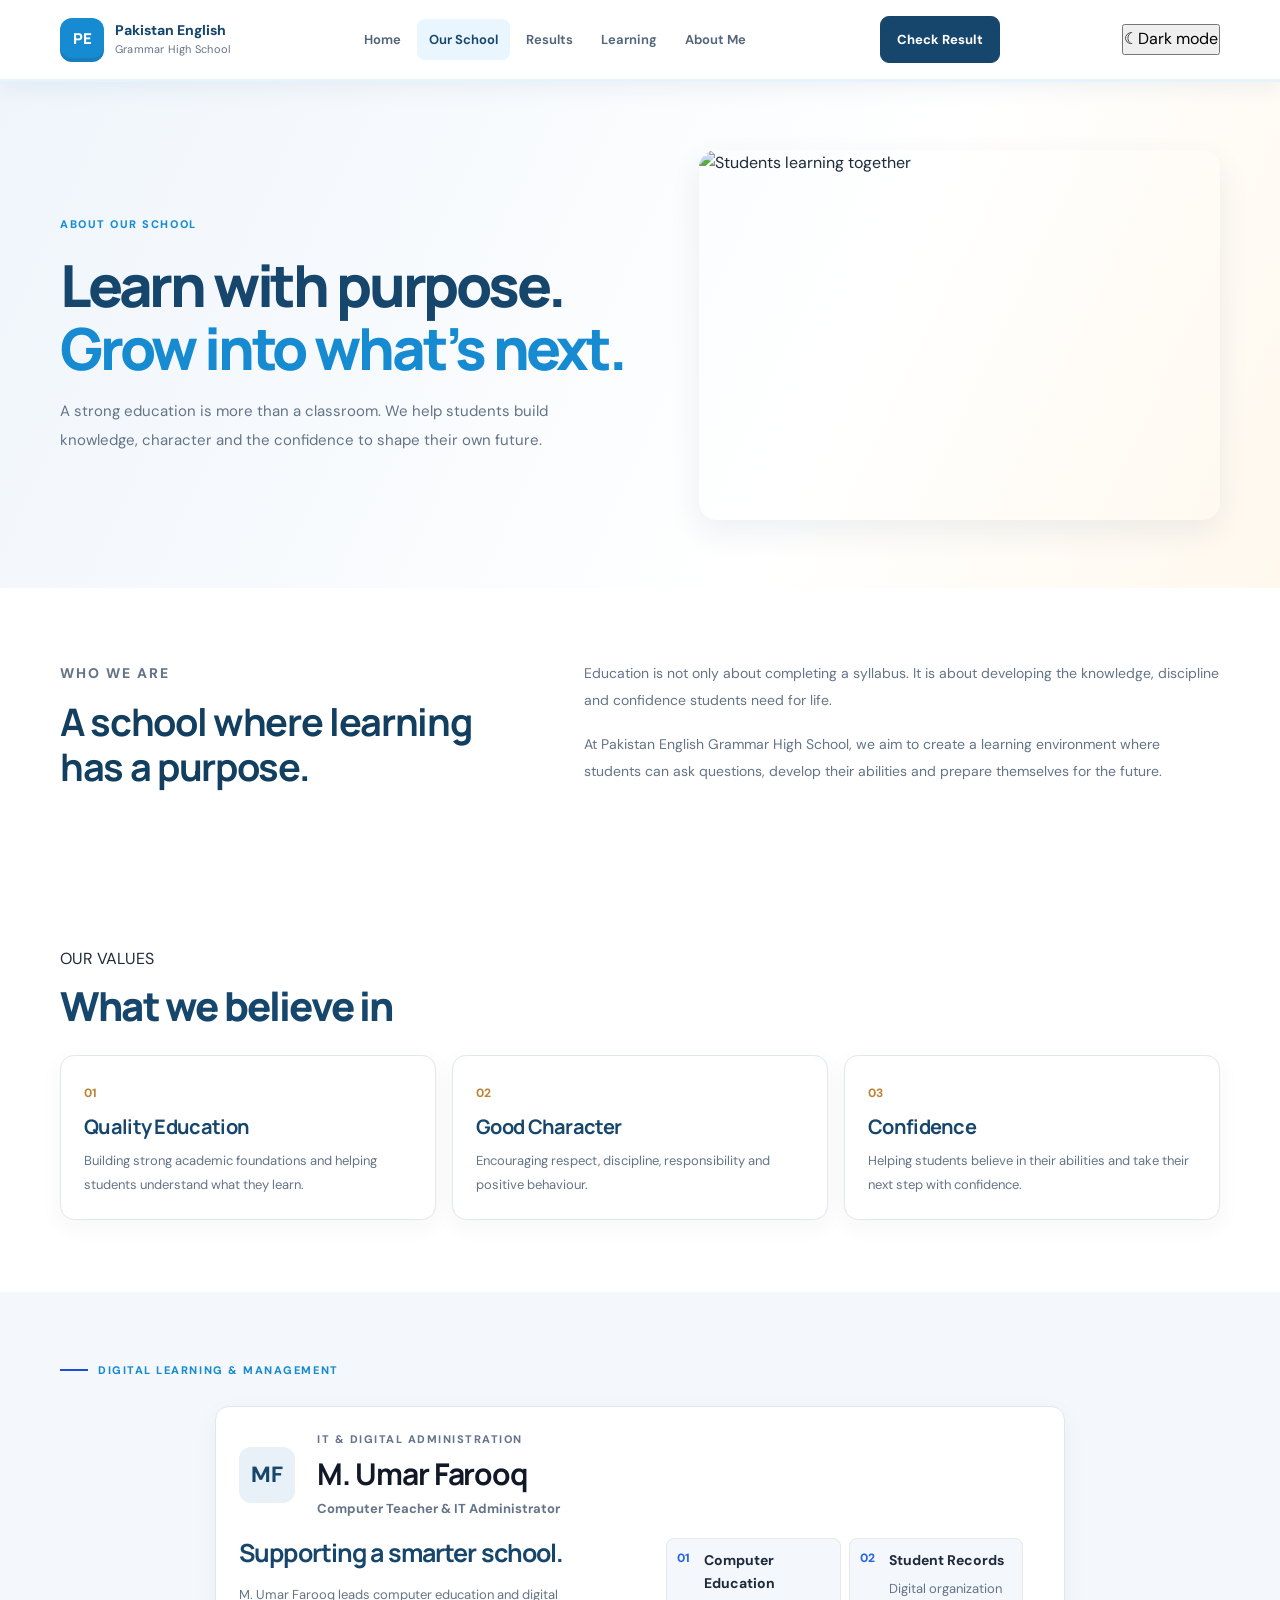
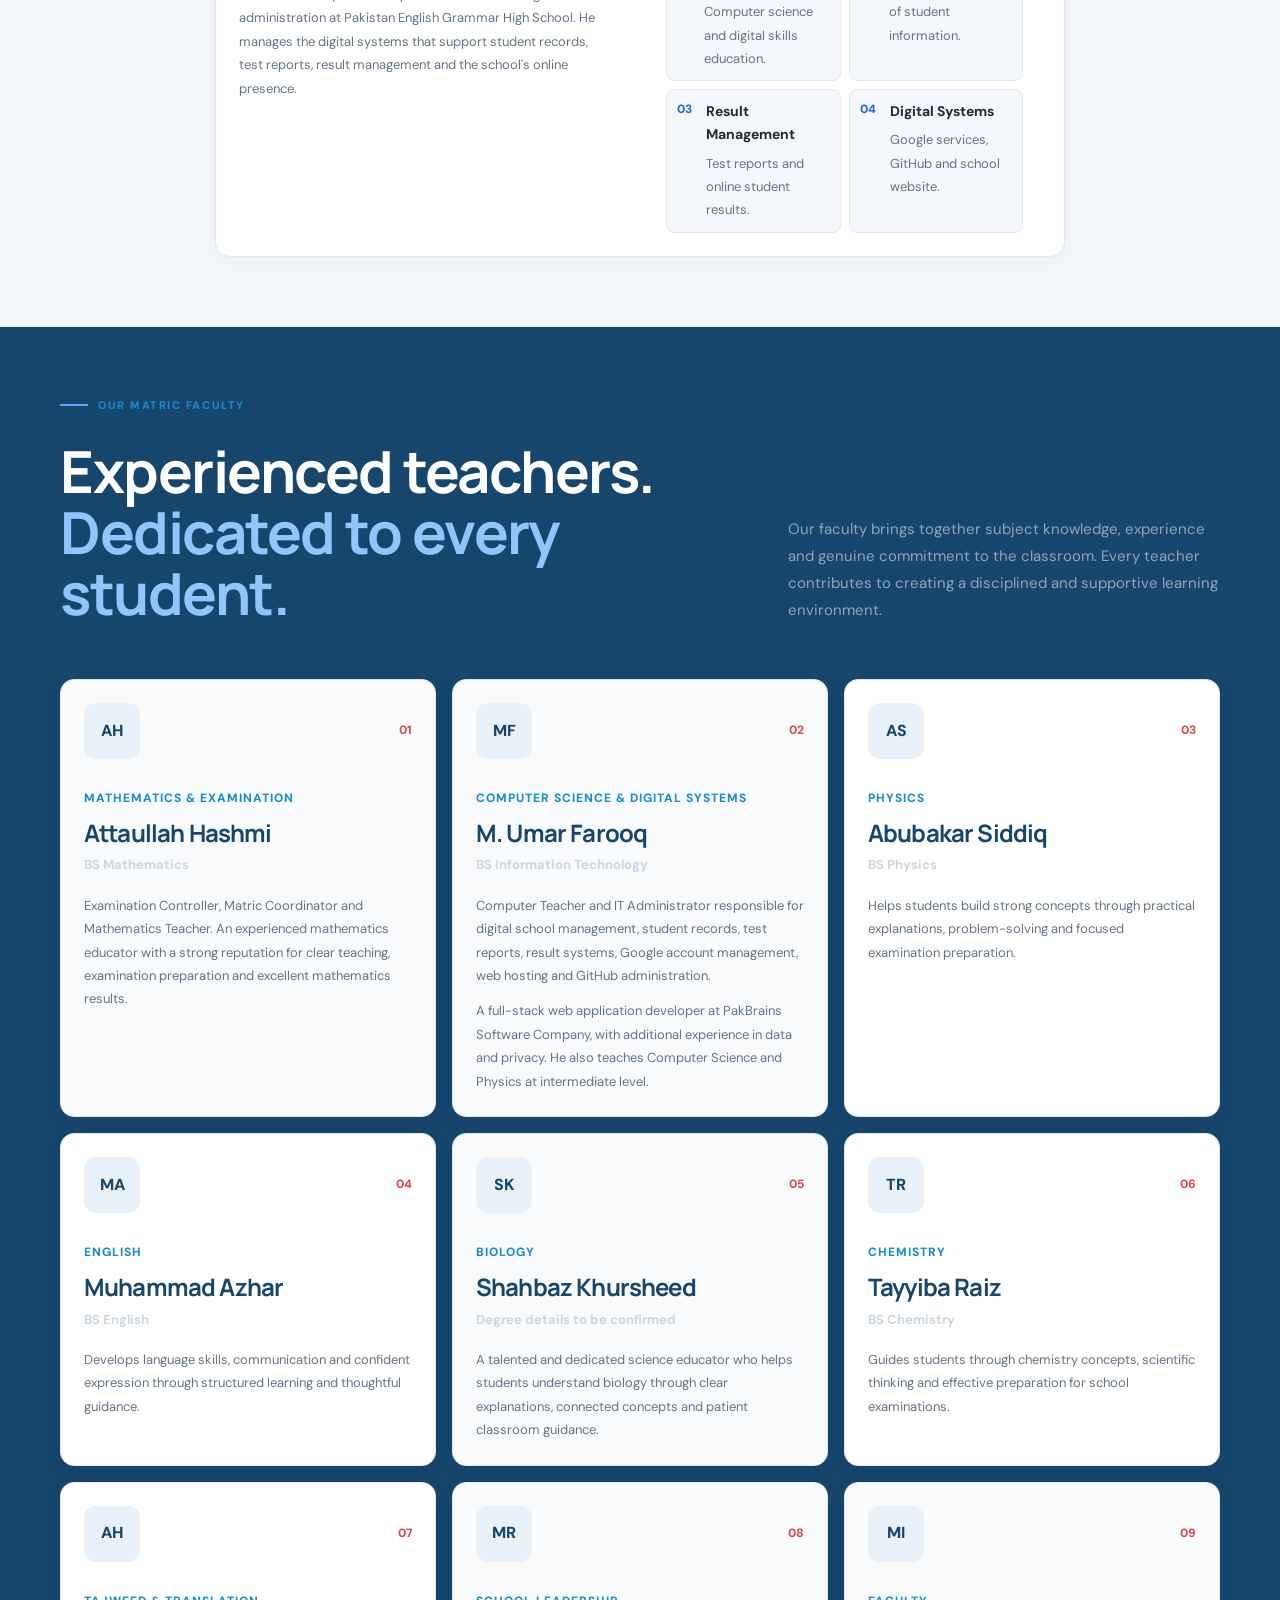
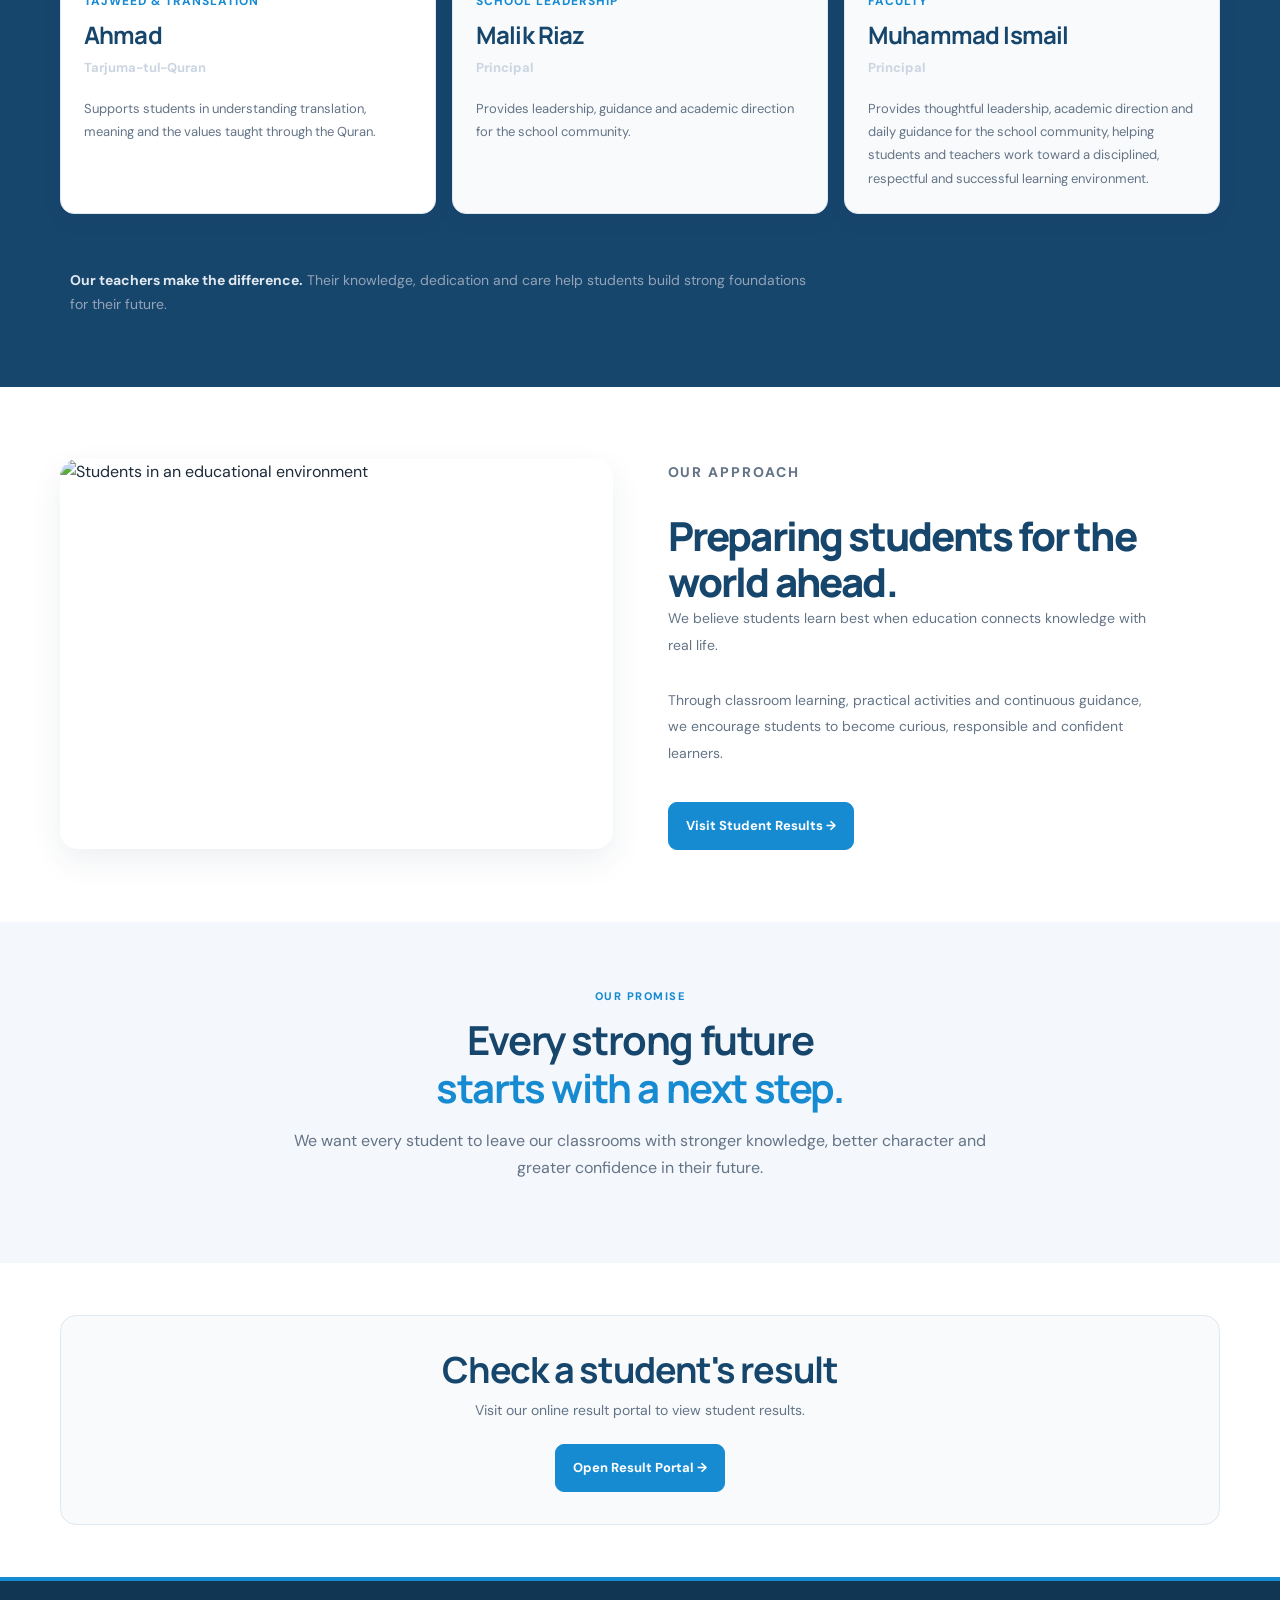
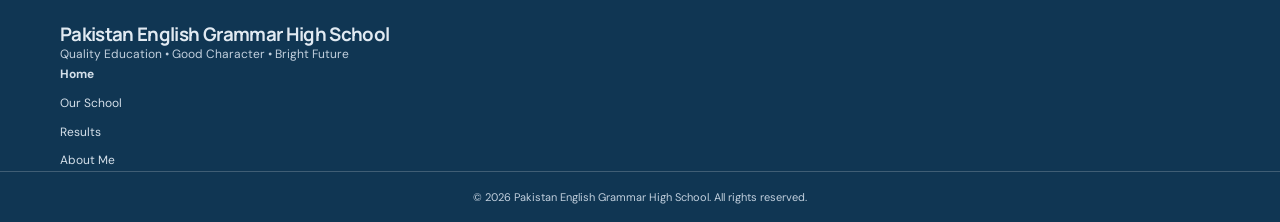
==== commit 02f2f297: "Add shared theme toggle to about.html" ====
--- a/about.html
+++ b/about.html
@@ -9,13 +9,14 @@
 
     <meta name="description"
           content="Learn about Pakistan English Grammar High School.">
-    <meta name="theme-color" content="#080d14">
+    <meta name="theme-color" content="#f7fbff">
 
     <title>About Us | Pakistan English Grammar High School</title>
 
     <link rel="stylesheet" href="home.css">
 
 <link rel="stylesheet" href="school-ui.css?v=20261009-4">
+    <link rel="stylesheet" href="theme.css">
 </head>
 
 <body class="school-site">
@@ -66,6 +67,7 @@
             <a href="result.html" class="result-btn">
                 Check Result
             </a>
+            <button class="theme-toggle" id="themeToggle" type="button" aria-label="Switch to dark mode" title="Switch theme"><span class="theme-icon" aria-hidden="true">☾</span><span class="theme-label">Dark mode</span></button>
 
         </div>
 
@@ -761,6 +763,7 @@
 
     </footer>
 
+<script src="theme.js"></script>
 </body>
 
 </html>
--- a/school-ui.css
+++ b/school-ui.css
@@ -279,3 +279,75 @@
  body.results-page .result-table th{background:#e7edf3!important;color:#172b3a!important;print-color-adjust:exact;-webkit-print-color-adjust:exact}
 }
 @media(prefers-reduced-motion:reduce){*,*::before,*::after{scroll-behavior:auto!important;transition:none!important;animation:none!important}}
+
+/* Final photo polish for real school homepage and developer profile */
+body.school-site .hero-image img{width:100%;height:clamp(330px,39vw,470px);object-fit:cover;object-position:center 42%;border:1px solid rgba(23,59,94,.08)}
+body.school-site .hero-image:after{content:"";position:absolute;inset:0;border-radius:18px;background:linear-gradient(180deg,transparent 55%,rgba(16,45,73,.14));pointer-events:none}
+body:not(.school-site):not(.results-page) .profile-workspace-image{display:block;width:100%;height:205px;margin:20px 0 19px;object-fit:cover;border-radius:12px;box-shadow:0 8px 24px rgba(20,48,76,.09)}
+body:not(.school-site):not(.results-page) .identity-card{padding:24px}
+body:not(.school-site):not(.results-page) .identity-card h2{color:#173b5e!important;font-size:22px}
+body:not(.school-site):not(.results-page) .identity-card>p{color:#647487!important}
+body:not(.school-site):not(.results-page) .card-label{color:#356f9e!important}
+body:not(.school-site):not(.results-page) .identity-card ul{color:#43576b!important}
+body:not(.school-site):not(.results-page) .identity-card li:before{color:#c79a52!important}
+
+
+/* Visual refinement v6: sky blue, white, and restrained school-red accent */
+:root{--navy:#17466d;--navy-dark:#103653;--blue:#168bd2;--gold:#d84a4a;--pale:#eaf6fd;--bg:#f5faff}
+body.school-site .header{min-height:82px;background:#fff!important;border-bottom:3px solid #e5f4fc!important;box-shadow:0 5px 22px rgba(23,70,109,.07)!important}
+body.school-site .logo-mark{background:#168bd2!important;border:0!important;border-radius:12px!important;box-shadow:inset 0 -4px 0 rgba(16,54,83,.14)!important}
+body.school-site .nav a{padding:11px 13px!important;border-radius:8px!important}
+body.school-site .nav a.active{background:#eaf6fd!important;color:#126da9!important}
+body.school-site .header-button{background:#168bd2!important;border-color:#168bd2!important;border-radius:9px!important}
+body.school-site .header-button span{color:#fff!important}
+body.school-site .hero{background:linear-gradient(115deg,#eaf6fd 0%,#fff 58%,#fff5f5 100%)!important;padding-top:76px!important;padding-bottom:76px!important}
+body.school-site .hero-label{background:#fff!important;border-color:#cce8f7!important;color:#167ebc!important}
+body.school-site .hero-label span{background:#d84a4a!important}
+body.school-site .hero h1 strong,body.school-site .hero h1 span{color:#168bd2!important}
+body.school-site .button-primary,body.school-site .cta-button,body.school-site .simple-button,body.school-site .btn.primary{background:#168bd2!important;border-color:#168bd2!important}
+body.school-site .button-primary:hover,body.school-site .cta-button:hover,body.school-site .simple-button:hover,body.school-site .btn.primary:hover{background:#126da9!important}
+body.school-site .button-outline{border-color:#b8dff3!important;color:#17466d!important}
+body.school-site .hero-image img{border-radius:20px!important;box-shadow:0 20px 48px rgba(23,70,109,.16)!important}
+body.school-site .hero-image-card{border-left:4px solid #d84a4a!important}
+body.school-site .services,body.school-site .about-home,body.school-site .learning{background:#fff!important}
+body.school-site .section-top h2,body.school-site .about-text h2,body.school-site .learning-text h2,body.school-site .section-heading h2{color:#17466d!important}
+body.school-site .section-label,body.school-site .eyebrow,body.school-site .small-title{color:#168bd2!important}
+body.school-site .service-card{border:1px solid #dcecf6!important;border-radius:16px!important;box-shadow:0 8px 26px rgba(23,70,109,.055)!important;transition:transform .2s,box-shadow .2s!important}
+body.school-site .service-card:hover{transform:translateY(-4px)!important;box-shadow:0 15px 32px rgba(23,70,109,.1)!important}
+body.school-site .service-number{background:#eaf6fd!important;color:#167ebc!important}
+body.school-site .service-content h3{color:#17466d!important}
+body.school-site .service-link{color:#168bd2!important}
+body.school-site .stats{background:#168bd2!important}
+body.school-site .stats .stat{border-color:rgba(255,255,255,.24)!important}
+body.school-site .learning-list>div{border-left-color:#d84a4a!important;background:#f2f9fe!important}
+body.school-site .home-cta{background:#f1f9fe!important}
+body.school-site .cta-content{border-color:#d6ebf7!important;background:linear-gradient(110deg,#eaf6fd,#fff 72%,#fff5f5)!important}
+body.school-site .cta-content>div>span{color:#168bd2!important}
+body.school-site .cta-content h2 strong{color:#168bd2!important}
+body.school-site .footer{background:#103653!important;border-top:4px solid #168bd2!important}
+body.school-site .copyright{border-top-color:rgba(255,255,255,.2)!important}
+@media(max-width:900px){body.school-site .header{padding:12px 22px!important}body.school-site .navbar{gap:12px!important}}
+@media(max-width:600px){body.school-site .header{padding:11px 16px!important}body.school-site .hero{padding:50px 0!important}body.school-site .nav{padding-bottom:3px}}
+
+/* Keep developer profile visually related to the school site, not a dark portfolio */
+body:not(.school-site):not(.results-page) .topbar{min-height:82px!important;border-bottom:3px solid #e5f4fc!important;background:#fff!important;box-shadow:0 5px 22px rgba(23,70,109,.07)!important}
+body:not(.school-site):not(.results-page) .brand-mark{background:#168bd2!important;border:0!important;color:#fff!important;border-radius:12px!important}
+body:not(.school-site):not(.results-page) .topbar nav a{padding:10px 13px!important;border-radius:8px!important}
+body:not(.school-site):not(.results-page) .topbar nav a.active{background:#eaf6fd!important;color:#126da9!important}
+body:not(.school-site):not(.results-page) .top-action{background:#168bd2!important;border-color:#168bd2!important;color:#fff!important}
+body:not(.school-site):not(.results-page) .hero{background:linear-gradient(115deg,#eaf6fd 0%,#fff 65%,#fff5f5 100%)!important}
+body:not(.school-site):not(.results-page) .hero .eyebrow{color:#168bd2!important}
+body:not(.school-site):not(.results-page) .hero .eyebrow:before{background:#d84a4a!important;box-shadow:none!important}
+body:not(.school-site):not(.results-page) .hero h1 em,body:not(.school-site):not(.results-page) .intro h2 em,body:not(.school-site):not(.results-page) .closing h2 em{color:#168bd2!important}
+body:not(.school-site):not(.results-page) .button-gold{background:#168bd2!important;border-color:#168bd2!important;color:#fff!important}
+body:not(.school-site):not(.results-page) .identity-card{padding:22px!important;border-radius:18px!important;border:1px solid #dcecf6!important;box-shadow:0 18px 45px rgba(23,70,109,.1)!important}
+body:not(.school-site):not(.results-page) .identity-card .card-label{color:#168bd2!important}
+body:not(.school-site):not(.results-page) .profile-workspace-image{height:180px!important;object-position:center 48%!important;border-radius:13px!important}
+body:not(.school-site):not(.results-page) .identity-card h2{font-size:21px!important;color:#17466d!important}
+body:not(.school-site):not(.results-page) .identity-card li:before{color:#d84a4a!important}
+body:not(.school-site):not(.results-page) .service-item,body:not(.school-site):not(.results-page) .skill,body:not(.school-site):not(.results-page) .timeline article{border:1px solid #dcecf6!important;border-radius:15px!important;box-shadow:0 8px 24px rgba(23,70,109,.05)!important;transition:transform .2s,box-shadow .2s!important}
+body:not(.school-site):not(.results-page) .service-item:hover,body:not(.school-site):not(.results-page) .skill:hover,body:not(.school-site):not(.results-page) .timeline article:hover{transform:translateY(-3px)!important;box-shadow:0 14px 30px rgba(23,70,109,.09)!important}
+body:not(.school-site):not(.results-page) .service-item>span,body:not(.school-site):not(.results-page) .skill>span,body:not(.school-site):not(.results-page) .year{color:#d84a4a!important}
+body:not(.school-site):not(.results-page) .achievements{background:#eaf6fd!important;border-block-color:#d5eaf6!important}
+body:not(.school-site):not(.results-page) .closing{border-top:1px solid #dcecf6!important}
+body:not(.school-site):not(.results-page) footer{border-top:4px solid #168bd2!important;background:#103653!important}
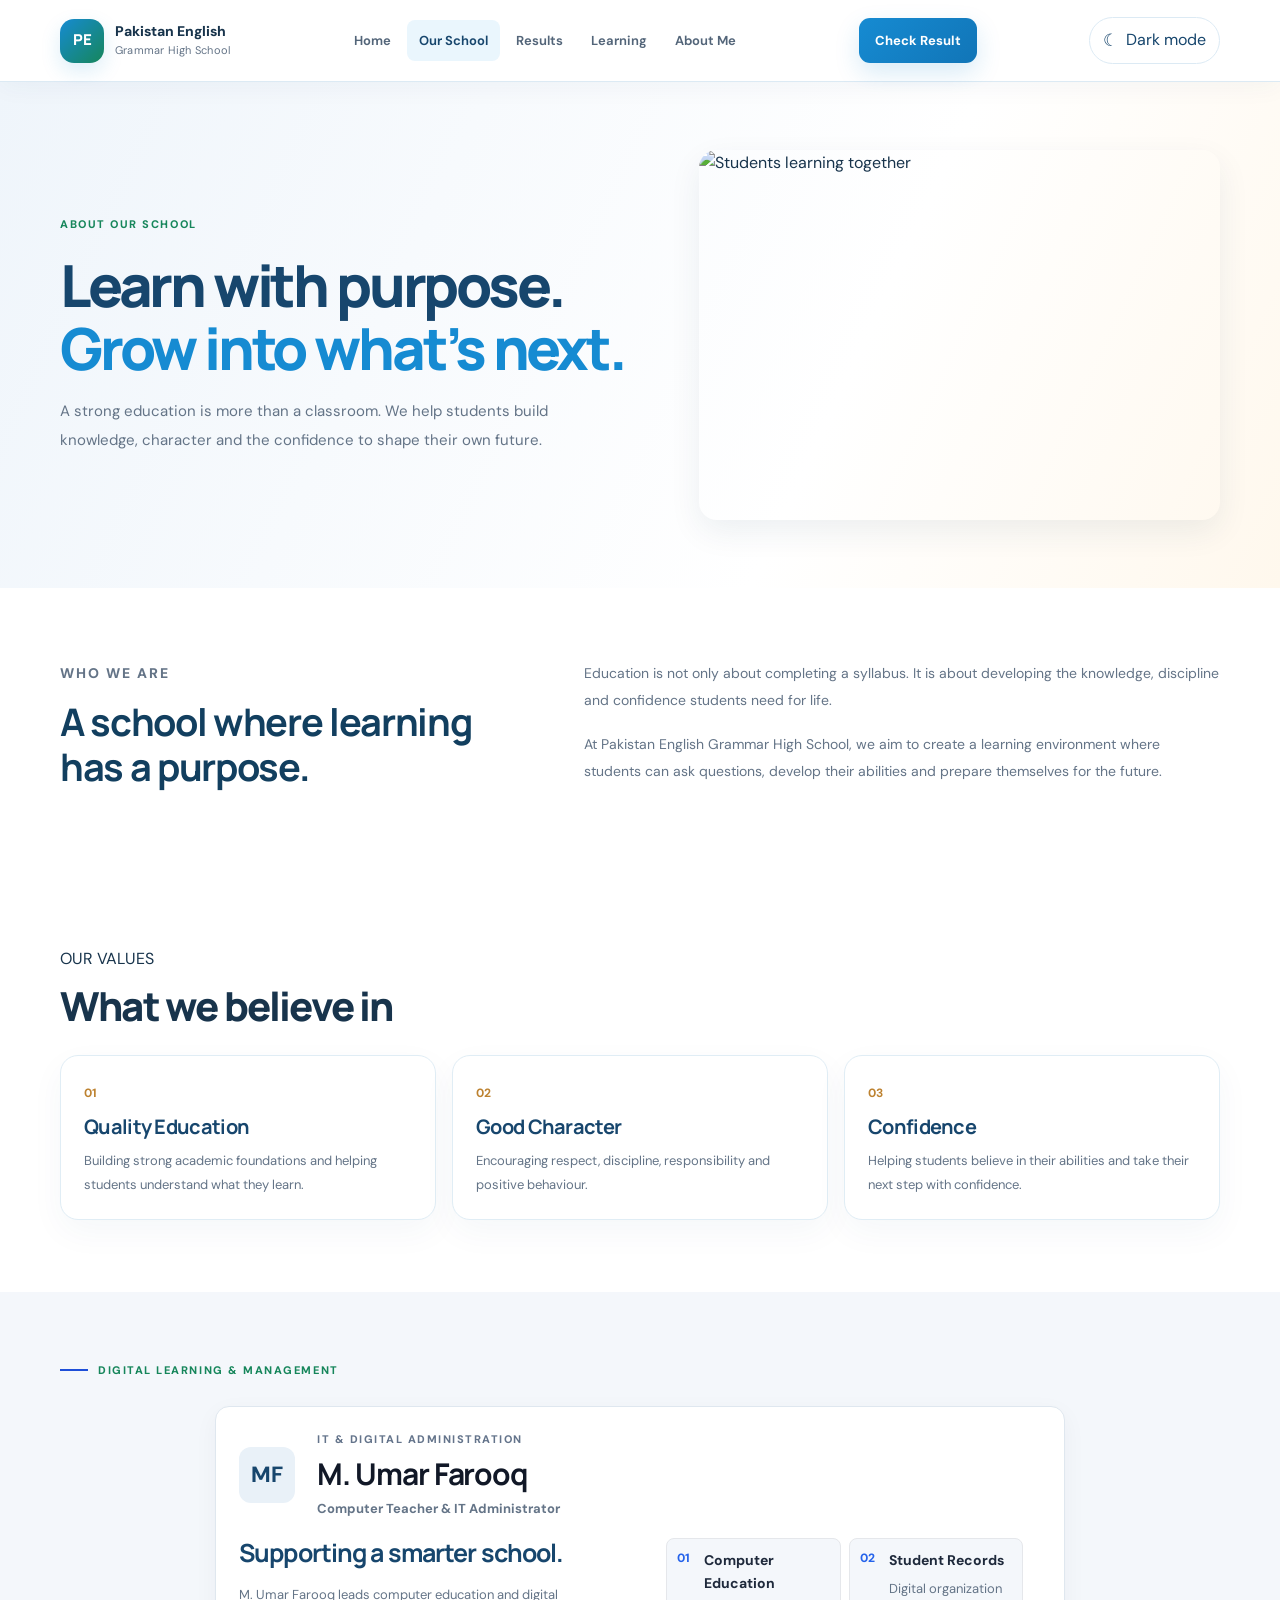
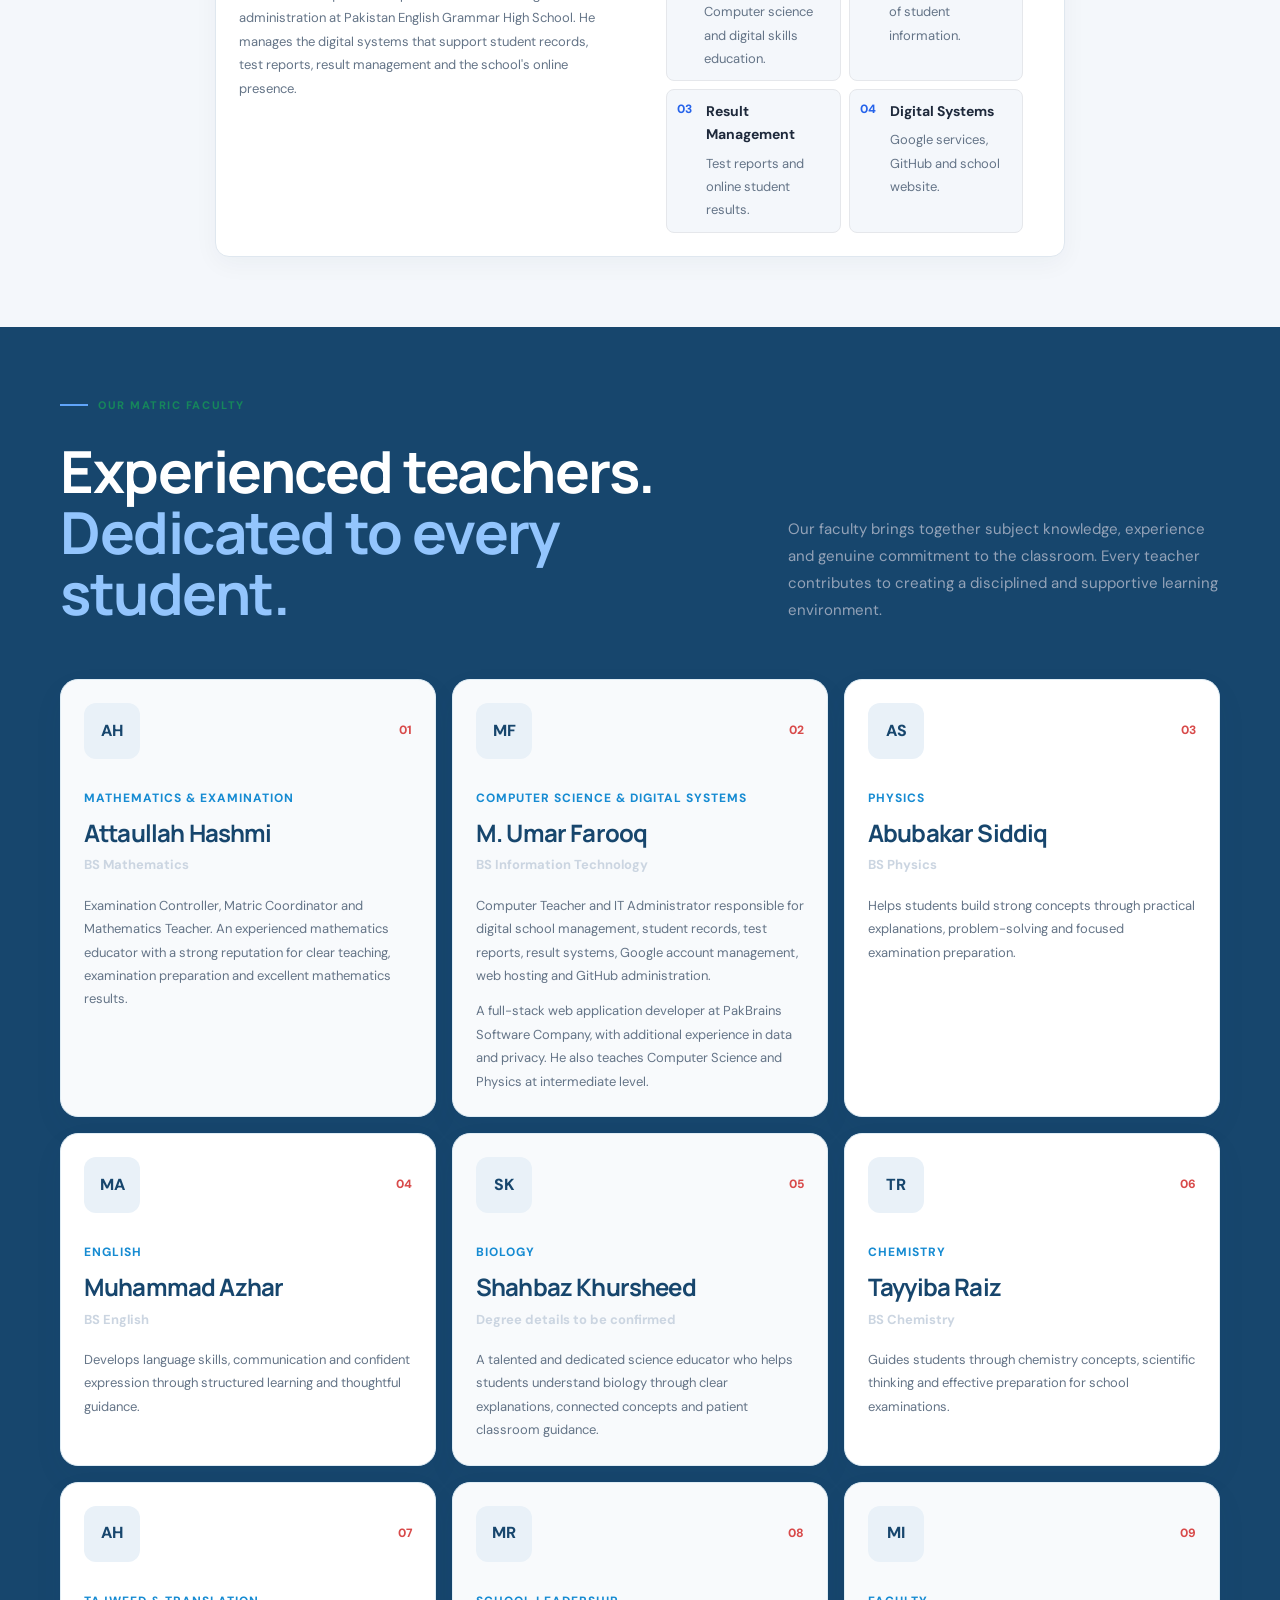
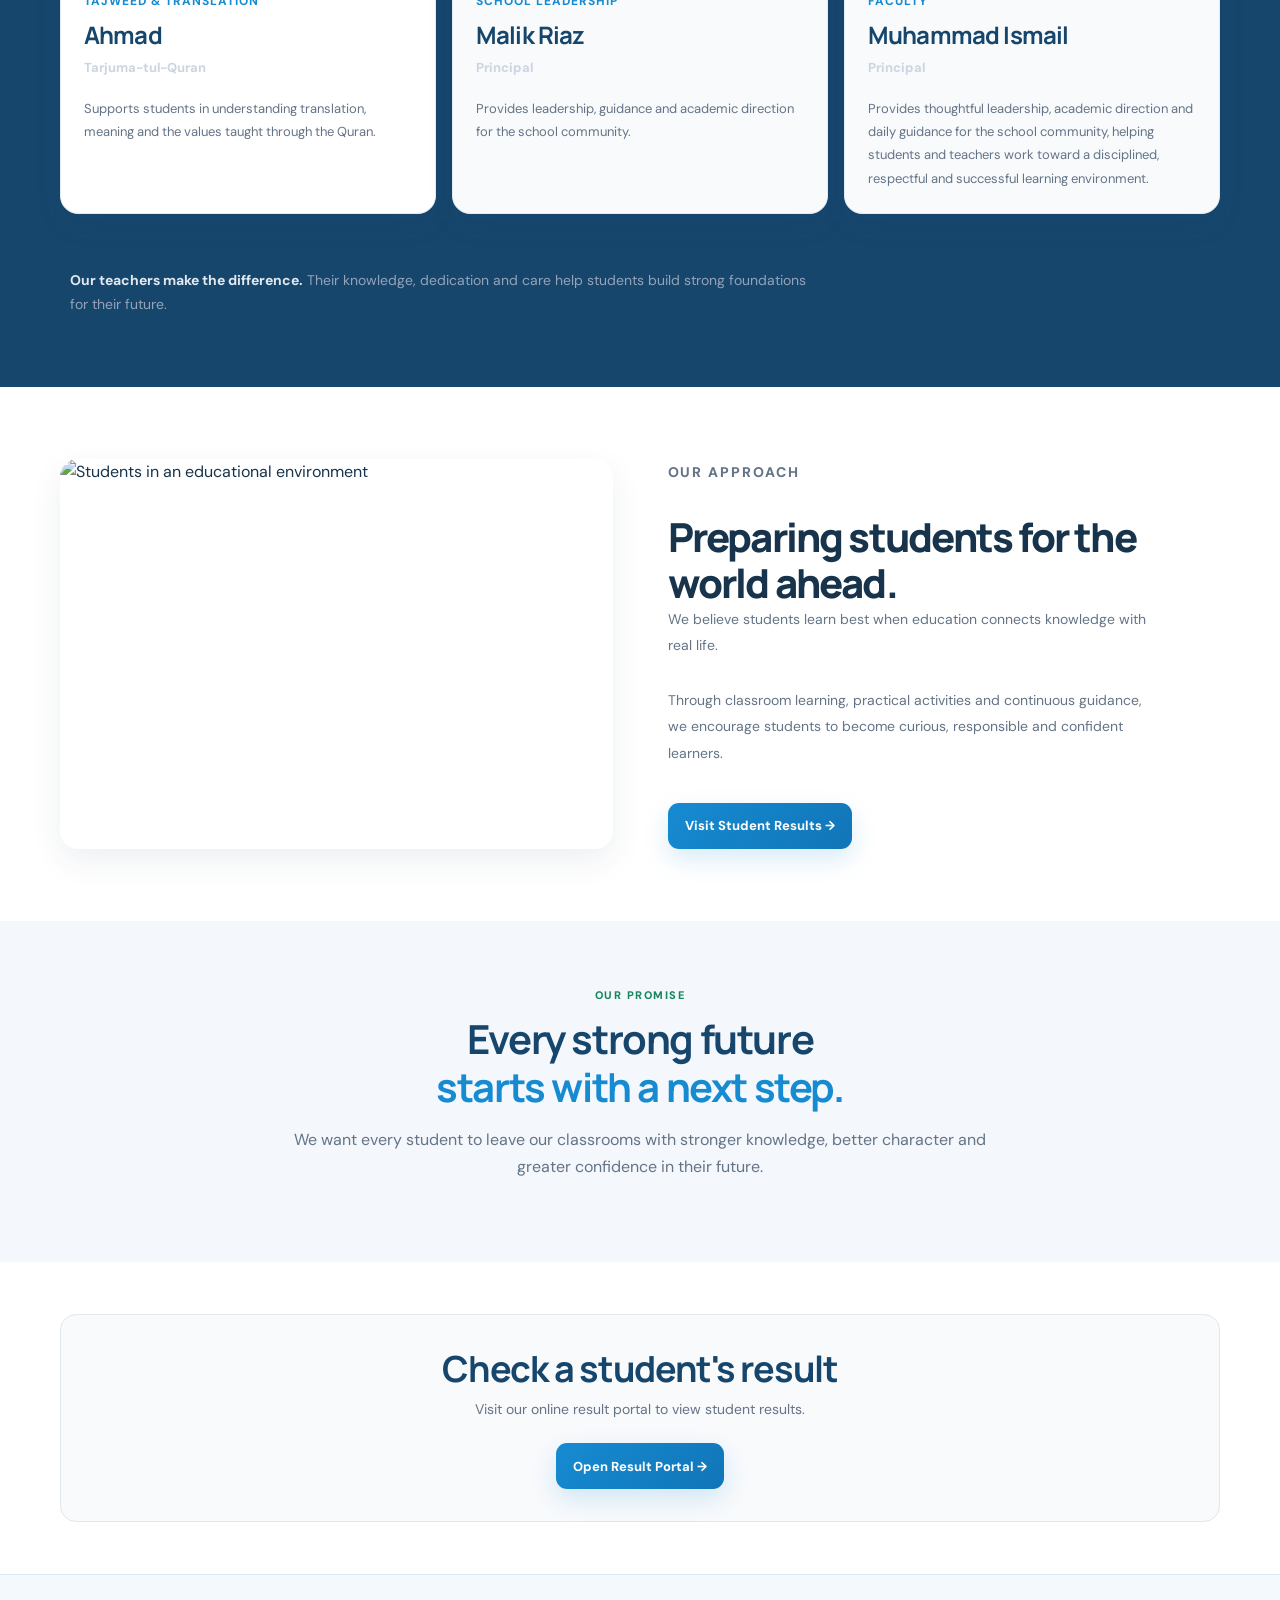
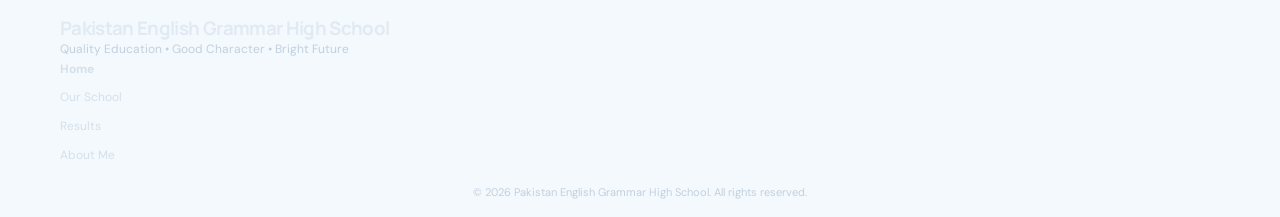
==== commit 6eab954d: "Refresh theme stylesheet cache for redesign" ====
--- a/about.html
+++ b/about.html
@@ -16,7 +16,7 @@
     <link rel="stylesheet" href="home.css">
 
 <link rel="stylesheet" href="school-ui.css?v=20261009-4">
-    <link rel="stylesheet" href="theme.css">
+    <link rel="stylesheet" href="theme.css?v=20261012-1">
 </head>
 
 <body class="school-site">
--- a/theme.css
+++ b/theme.css
@@ -0,0 +1,135 @@
+/* Student Result Portal — refreshed academic design, Oct 2026 */
+:root{
+  color-scheme:light;
+  --sr-blue:#168bd2;--sr-blue-deep:#116ca8;--sr-green:#16865b;--sr-yellow:#f2c94c;
+  --sr-ink:#18344c;--sr-muted:#667b8d;--sr-surface:#fff;--sr-soft:#f2f9fe;
+  --sr-border:#dceaf4;--sr-shadow:0 20px 55px rgba(25,74,110,.10);
+}
+html{scroll-behavior:smooth;scroll-padding-top:100px}
+body{transition:background-color .22s ease,color .22s ease}
+.theme-toggle{display:inline-flex;align-items:center;justify-content:center;gap:8px;min-height:40px;padding:9px 13px;border:1px solid var(--sr-border);border-radius:999px;background:#fff;color:#17466d;font:700 12px/1.2 inherit;font-family:inherit;cursor:pointer;white-space:nowrap;transition:all .2s ease}
+.theme-toggle:hover{border-color:var(--sr-blue);transform:translateY(-1px)}
+.theme-icon{font-size:17px;line-height:1}
+body.school-site .navbar,body.results-page .portal-nav,body:not(.school-site):not(.results-page) .topbar{gap:12px}
+body.school-site .nav,body.school-site .menu{align-items:center}
+body.school-site .nav a,body.school-site .menu a,body.results-page .portal-nav nav a,body:not(.school-site):not(.results-page) .topbar nav a{white-space:nowrap}
+
+/* Modern light home page */
+body.school-site{background:#fff!important;color:var(--sr-ink)}
+body.school-site .header{background:rgba(255,255,255,.94)!important;border-bottom:1px solid var(--sr-border)!important;box-shadow:0 5px 24px rgba(23,59,94,.045)!important}
+body.school-site .logo-mark{background:linear-gradient(135deg,#168bd2,#16865b)!important;border:0!important;border-radius:14px!important;box-shadow:0 8px 20px #168bd226!important}
+body.school-site .logo-text strong{color:var(--sr-ink)!important}
+body.school-site .nav a{border-radius:10px;transition:all .2s ease}
+body.school-site .nav a:hover,body.school-site .nav a.active{background:#eaf6fd!important;color:var(--sr-blue-deep)!important}
+body.school-site .header-button,body.school-site .button-primary,body.school-site .cta-button,body.school-site .simple-button,body.school-site .btn.primary,body.school-site .result-btn{background:linear-gradient(135deg,#168bd2,#1175b7)!important;border:0!important;border-radius:11px!important;box-shadow:0 10px 24px #168bd22b!important;color:#fff!important}
+body.school-site .hero{position:relative;overflow:hidden;padding:clamp(54px,7vw,92px) 0 72px!important;background:radial-gradient(ellipse at 4% 8%,#dff4ff 0,transparent 34%),linear-gradient(120deg,#f4fbff 0%,#fff 58%,#f1fbf5 100%)!important}
+body.school-site .hero:after{content:"";position:absolute;width:290px;height:290px;border:1px solid #168bd21b;border-radius:50%;right:-130px;top:-115px;pointer-events:none}
+body.school-site .hero-grid{position:relative;z-index:1;grid-template-columns:1.02fr .98fr!important;gap:clamp(32px,5vw,72px)!important}
+body.school-site .hero-label{display:inline-flex;align-items:center;gap:9px;padding:9px 13px;border-radius:999px;background:#fff!important;border:1px solid #cce9f8;color:var(--sr-blue-deep)!important;letter-spacing:.12em!important}
+body.school-site .hero-label span{width:8px!important;height:8px!important;border-radius:50%;background:var(--sr-green)!important}
+body.school-site .hero h1{font-size:clamp(2.7rem,5.1vw,4.45rem)!important;line-height:1.04!important;letter-spacing:-.055em!important;color:var(--sr-ink)!important;margin:22px 0!important}
+body.school-site .hero h1 strong,body.school-site .hero h1 span,body.school-site .about-hero h1 span,body.school-site .about-text h2 span{color:var(--sr-blue)!important}
+body.school-site .hero-content>p{font-size:16px!important;line-height:1.85!important;color:#5d7284!important;max-width:540px}
+body.school-site .hero-buttons{gap:12px!important}
+body.school-site .button,body.school-site .header-button,body.school-site .result-btn{border-radius:11px!important}
+body.school-site .button-primary{background:linear-gradient(135deg,#168bd2,#1175b7)!important}
+body.school-site .button-outline{background:#fff!important;border:1px solid #d5e5ef!important;color:var(--sr-ink)!important}
+body.school-site .button-outline:hover{background:#edf8ff!important;border-color:#9bd5f3!important}
+body.school-site .trust-item{background:#ffffffd9!important;border:1px solid #dfedf5!important;border-radius:15px!important;box-shadow:0 9px 24px #244e6b0a!important}
+body.school-site .trust-item strong{color:var(--sr-green)!important;font-size:17px!important}
+body.school-site .trust-item span{color:var(--sr-muted)!important}
+body.school-site .hero-image{min-height:460px}
+body.school-site .hero-photo-main{position:absolute;inset:0 28px 38px 18px;overflow:hidden;border-radius:28px;box-shadow:0 25px 55px #164e7226;border:8px solid #fff}
+body.school-site .hero-photo-main img{width:100%;height:100%;object-fit:cover;border-radius:20px}
+body.school-site .hero-photo-small{position:absolute;right:0;bottom:0;width:39%;height:36%;overflow:hidden;border:7px solid #fff;border-radius:23px;box-shadow:0 18px 40px #164e7226}
+body.school-site .hero-photo-small img{height:100%;width:100%;object-fit:cover}
+body.school-site .hero-image-card{left:0!important;bottom:60px!important;max-width:76%;padding:15px 19px!important;border-radius:15px!important;border-left:4px solid var(--sr-green)!important;background:#ffffffef!important;backdrop-filter:blur(14px);box-shadow:0 15px 35px #163d5c1c!important}
+body.school-site .hero-image-card strong{color:var(--sr-ink)!important;font-size:14px!important}
+body.school-site .hero-image-card span{color:var(--sr-muted)!important}
+body.school-site .hero-floating-badge{position:absolute;right:0;top:28px;display:flex;align-items:center;gap:10px;padding:12px 15px;background:#fff;border:1px solid var(--sr-border);border-radius:14px;box-shadow:0 12px 30px #164e7214}
+body.school-site .hero-floating-badge strong,body.school-site .hero-floating-badge small{display:block}
+body.school-site .hero-floating-badge strong{font-size:12px;color:var(--sr-ink)}
+body.school-site .hero-floating-badge small{font-size:10px;color:var(--sr-muted)}
+body.school-site .hero-badge-dot{width:9px;height:9px;border-radius:50%;background:var(--sr-green);box-shadow:0 0 0 5px #16865b18}
+body.school-site .hero-decor{display:none}
+body.school-site .services,body.school-site .about-home,body.school-site .learning{padding-top:78px!important;padding-bottom:78px!important}
+body.school-site .section-label,body.school-site .small-title{color:var(--sr-green)!important}
+body.school-site .section-top h2,body.school-site .section-heading h2,body.school-site .about-text h2,body.school-site .learning-text h2{color:var(--sr-ink)!important}
+body.school-site .section-top h2 span{color:var(--sr-blue)!important}
+body.school-site .service-card,body.school-site .value-card,body.school-site .faculty-card{border:1px solid #e0edf5!important;border-radius:18px!important;box-shadow:0 12px 34px #1b4c6d0b!important;overflow:hidden;transition:transform .2s,box-shadow .2s}
+body.school-site .service-card:hover,body.school-site .value-card:hover,body.school-site .faculty-card:hover{transform:translateY(-4px);box-shadow:0 18px 40px #1b4c6d16!important}
+body.school-site .service-card.featured{border-top:4px solid var(--sr-green)!important}
+body.school-site .service-card:nth-child(2){border-top:4px solid var(--sr-blue)!important}
+body.school-site .service-card:nth-child(3){border-top:4px solid var(--sr-yellow)!important}
+body.school-site .service-number{background:#e9f7f0!important;color:var(--sr-green)!important;border-radius:12px!important}
+body.school-site .learning-list>div{border-left-color:var(--sr-green)!important}
+body.school-site .stats{background:linear-gradient(110deg,#1477b7,#16865b)!important}
+body.school-site .cta-content{background:linear-gradient(115deg,#eaf6fd 0%,#fff 70%,#fff9df 100%)!important;border:1px solid #e0edf5!important;border-radius:22px!important}
+body.school-site .footer{background:#f3f9fd!important;border-top:1px solid var(--sr-border)!important}
+
+/* Results portal — modern dashboard and clean printable report */
+body.results-page{padding:0!important;background:#f3f8fc!important;color:var(--sr-ink)!important;font-family:"DM Sans","Segoe UI",Arial,sans-serif!important}
+body.results-page .portal-nav{position:sticky;top:0;z-index:20;min-height:78px;padding:12px max(22px,calc((100% - 1160px)/2))!important;background:#ffffffef!important;border-bottom:1px solid var(--sr-border)!important;box-shadow:0 5px 22px #18344c08!important;backdrop-filter:blur(14px)}
+body.results-page .portal-mark{background:linear-gradient(135deg,#168bd2,#16865b)!important;border:0!important;border-radius:13px!important}
+body.results-page .portal-brand strong{color:var(--sr-ink)!important}
+body.results-page .portal-nav nav a{border-radius:9px!important;color:#526b7f!important}
+body.results-page .portal-nav nav a:hover,body.results-page .portal-nav nav a.active{background:#e8f5fd!important;color:var(--sr-blue-deep)!important}
+body.results-page .portal-action{border:0!important;border-radius:10px!important;background:var(--sr-blue)!important;box-shadow:0 8px 18px #168bd226!important}
+body.results-page .container{max-width:1000px!important;padding-bottom:42px}
+body.results-page .container>.header{padding:54px 0 30px!important;margin-bottom:0!important;text-align:left!important}
+body.results-page .portal-kicker{display:inline-flex;align-items:center;gap:8px;padding:8px 12px;border:1px solid #cce9f8;border-radius:999px;background:#fff;color:var(--sr-blue-deep)!important;font-size:11px;font-weight:800;letter-spacing:.12em}
+body.results-page .container>.header h1{font-size:clamp(2.2rem,4.5vw,3.5rem)!important;line-height:1.08!important;letter-spacing:-.055em!important;text-transform:none!important;color:var(--sr-ink)!important;margin:16px 0 12px!important}
+body.results-page .container>.header h2{max-width:680px;font-size:15px!important;line-height:1.75!important;font-weight:400!important;letter-spacing:0!important;text-transform:none!important;color:var(--sr-muted)!important}
+body.results-page .search-box{position:relative;padding:27px!important;margin-bottom:30px!important;background:#fff!important;border:1px solid #dceaf4!important;border-top:4px solid var(--sr-blue)!important;border-radius:20px!important;box-shadow:var(--sr-shadow)!important}
+body.results-page .input-group label{font-size:13px!important;font-weight:750!important;color:#2a455b!important}
+body.results-page .input-group input,body.results-page .input-group select{min-height:48px;border:1px solid #d3e2ec!important;border-radius:10px!important;background:#fbfdff!important;color:var(--sr-ink)!important;outline:none;transition:border-color .2s,box-shadow .2s}
+body.results-page .input-group input:focus,body.results-page .input-group select:focus{border-color:var(--sr-blue)!important;box-shadow:0 0 0 4px #168bd21c!important}
+body.results-page #searchBtn,body.results-page #printBtn{min-height:47px;padding:12px 22px!important;border:0!important;border-radius:10px!important;background:linear-gradient(135deg,#168bd2,#1175b7)!important;color:#fff!important;font-weight:750!important;box-shadow:0 9px 20px #168bd226!important}
+body.results-page #searchBtn:hover,body.results-page #printBtn:hover{transform:translateY(-1px);background:linear-gradient(135deg,#1175b7,#16865b)!important}
+body.results-page .result-card{border:1px solid var(--sr-border)!important;border-radius:18px!important;box-shadow:var(--sr-shadow)!important;padding:22px!important}
+body.results-page .result-sheet{border:1px solid #dce6ee!important;border-radius:12px!important;padding:22px!important}
+body.results-page .result-header{border-bottom:2px solid var(--sr-blue)!important}
+body.results-page .institution-name{color:var(--sr-ink)!important}
+body.results-page .result-title{color:var(--sr-blue-deep)!important}
+body.results-page .result-table th{background:#17466d!important;color:#fff!important}
+body.results-page .summary-box{border:1px solid #e1edf5!important;border-radius:12px!important;background:#f8fbfe!important}
+body.results-page .summary-box:nth-child(1){border-top:3px solid var(--sr-blue)!important}
+body.results-page .summary-box:nth-child(2){border-top:3px solid var(--sr-green)!important}
+body.results-page .summary-box:nth-child(3){border-top:3px solid var(--sr-yellow)!important}
+body.results-page .summary-box:nth-child(4){border-top:3px solid var(--sr-green)!important}
+body.results-page .site-footer{border-color:var(--sr-border)!important;color:var(--sr-muted)!important}
+
+/* Personal page consistency */
+body:not(.school-site):not(.results-page){background:#f5f9fc!important;color:var(--sr-ink)}
+body:not(.school-site):not(.results-page) .topbar{background:#ffffffef!important;border-bottom:1px solid var(--sr-border)!important}
+body:not(.school-site):not(.results-page) .brand-mark{background:linear-gradient(135deg,#168bd2,#16865b)!important;border:0!important;border-radius:13px!important}
+body:not(.school-site):not(.results-page) .top-action{background:var(--sr-blue)!important;border:0!important;border-radius:10px!important}
+body:not(.school-site):not(.results-page) .hero{background:linear-gradient(120deg,#edf8ff,#fff 60%,#f0fbf4)!important}
+body:not(.school-site):not(.results-page) .hero h1 span,body:not(.school-site):not(.results-page) .year,body:not(.school-site):not(.results-page) .service-item>span,body:not(.school-site):not(.results-page) .skill>span{color:var(--sr-blue)!important}
+body:not(.school-site):not(.results-page) .identity-card,body:not(.school-site):not(.results-page) .service-item,body:not(.school-site):not(.results-page) .skill,body:not(.school-site):not(.results-page) .timeline article{border:1px solid var(--sr-border)!important;border-radius:16px!important;box-shadow:0 12px 30px #1b4c6d0b!important}
+
+/* Dark mode */
+html[data-theme="dark"]{color-scheme:dark}
+html[data-theme="dark"] body{background:#0b1722!important;color:#e7eff7!important}
+html[data-theme="dark"] body.school-site .header,html[data-theme="dark"] body:not(.school-site):not(.results-page) .topbar,html[data-theme="dark"] body.results-page .portal-nav{background:#101f2d!important;border-color:#24394a!important}
+html[data-theme="dark"] body.school-site .hero,html[data-theme="dark"] body:not(.school-site):not(.results-page) .hero{background:linear-gradient(120deg,#102437,#101d2a 70%,#172b25)!important}
+html[data-theme="dark"] body.school-site .services,html[data-theme="dark"] body.school-site .about-home,html[data-theme="dark"] body.school-site .learning,html[data-theme="dark"] body:not(.school-site):not(.results-page) .intro,html[data-theme="dark"] body:not(.school-site):not(.results-page) .services-section,html[data-theme="dark"] body:not(.school-site):not(.results-page) .skills{background:#0b1722!important;color:#e7eff7!important}
+html[data-theme="dark"] body.school-site .hero h1,html[data-theme="dark"] body.school-site .section-top h2,html[data-theme="dark"] body.school-site .section-heading h2,html[data-theme="dark"] body.school-site .about-text h2,html[data-theme="dark"] body.school-site .learning-text h2,html[data-theme="dark"] body:not(.school-site):not(.results-page) h1,html[data-theme="dark"] body:not(.school-site):not(.results-page) h2{color:#eef6ff!important}
+html[data-theme="dark"] body.school-site p,html[data-theme="dark"] body:not(.school-site):not(.results-page) p,html[data-theme="dark"] body.results-page .container>.header h2{color:#b8c9d9!important}
+html[data-theme="dark"] body.school-site .trust-item,html[data-theme="dark"] body.school-site .service-card,html[data-theme="dark"] body.school-site .value-card,html[data-theme="dark"] body.school-site .faculty-card,html[data-theme="dark"] body:not(.school-site):not(.results-page) .identity-card,html[data-theme="dark"] body:not(.school-site):not(.results-page) .service-item,html[data-theme="dark"] body:not(.school-site):not(.results-page) .skill,html[data-theme="dark"] body:not(.school-site):not(.results-page) .timeline article{background:#122536!important;color:#e7eff7!important;border-color:#294255!important}
+html[data-theme="dark"] body.school-site .hero-image-card,html[data-theme="dark"] body.school-site .hero-floating-badge{background:#142839ed!important;border-color:#294255!important}
+html[data-theme="dark"] body.school-site .hero-image-card strong,html[data-theme="dark"] body.school-site .hero-floating-badge strong,html[data-theme="dark"] body.school-site .service-content h3,html[data-theme="dark"] body.school-site .trust-item strong{color:#eef6ff!important}
+html[data-theme="dark"] body.school-site .cta-content{background:#122536!important;border-color:#294255!important}
+html[data-theme="dark"] body.school-site .footer,html[data-theme="dark"] body:not(.school-site):not(.results-page) footer,html[data-theme="dark"] body.results-page .site-footer{background:#08121c!important;color:#dce8f3!important;border-color:#1d4057!important}
+html[data-theme="dark"] body.results-page{background:#0b1722!important}
+html[data-theme="dark"] body.results-page .container>.header h1{color:#eef6ff!important}
+html[data-theme="dark"] body.results-page .search-box,html[data-theme="dark"] body.results-page .result-card{background:#122232!important;border-color:#294255!important}
+html[data-theme="dark"] body.results-page .input-group label{color:#dce8f3!important}
+html[data-theme="dark"] body.results-page .input-group input,html[data-theme="dark"] body.results-page .input-group select{background:#0d1b28!important;color:#e7eff7!important;border-color:#30495d!important}
+html[data-theme="dark"] body.results-page .result-sheet{background:#fdfefe!important;color:#1d2b3a!important}
+html[data-theme="dark"] body.results-page .summary-box{background:#172b3b!important;color:#e7eff7!important;border-color:#294255!important}
+html[data-theme="dark"] .theme-toggle{background:#172b3d;color:#e7eff7;border-color:#2c465b}
+@media(max-width:1050px){body.school-site .navbar{flex-wrap:wrap;justify-content:center;padding:10px 0}body.school-site .nav{flex-wrap:wrap;justify-content:center;gap:3px}body.school-site .hero-grid{gap:30px!important}body.school-site .hero-image{min-height:400px}body.results-page .portal-nav{justify-content:center;flex-wrap:wrap}}
+@media(max-width:760px){body.school-site .hero{padding:48px 0!important}body.school-site .hero-grid{grid-template-columns:1fr!important}body.school-site .hero-image{min-height:390px;margin-top:10px}body.school-site .hero h1{font-size:clamp(2.5rem,10vw,3.5rem)!important}body.school-site .section-top{align-items:flex-start;flex-direction:column;gap:14px}body.results-page .container>.header{padding:35px 0 22px!important}body.results-page .search-box{padding:18px!important}body.results-page .portal-nav nav{flex-wrap:wrap}body.school-site .navbar .theme-toggle,body.results-page .portal-nav .theme-toggle,body:not(.school-site):not(.results-page) .topbar .theme-toggle{order:5}}
+@media(max-width:480px){body.school-site .hero-image{min-height:320px}body.school-site .hero-photo-main{inset:0 18px 28px 0;border-width:5px}body.school-site .hero-photo-small{border-width:5px;width:42%;height:33%}body.school-site .hero-floating-badge{top:12px;right:-3px;padding:9px 10px}body.school-site .hero-image-card{bottom:42px!important;padding:11px 13px!important}body.school-site .hero-trust{gap:8px}body.school-site .trust-item{flex:1;min-width:calc(33.33% - 8px);padding:10px 9px!important}body.school-site .trust-item strong{font-size:15px!important}body.school-site .trust-item span{font-size:10px!important}body.results-page .portal-action{display:none}body.results-page .result-sheet{padding:10px!important}}
+@media print{body.results-page{padding:0!important;background:#fff!important}body.results-page .portal-nav,body.results-page .container>.header,body.results-page .search-box,body.results-page .site-footer,body.results-page #printBtn{display:none!important}body.results-page .container{width:100%;max-width:none;padding:0}body.results-page .result-card{display:block!important;box-shadow:none!important;border:0!important;padding:0!important;margin:0!important}body.results-page .result-sheet{border:1px solid #aaa!important;border-radius:0!important;padding:12px!important}body.results-page .result-table th{-webkit-print-color-adjust:exact;print-color-adjust:exact}}
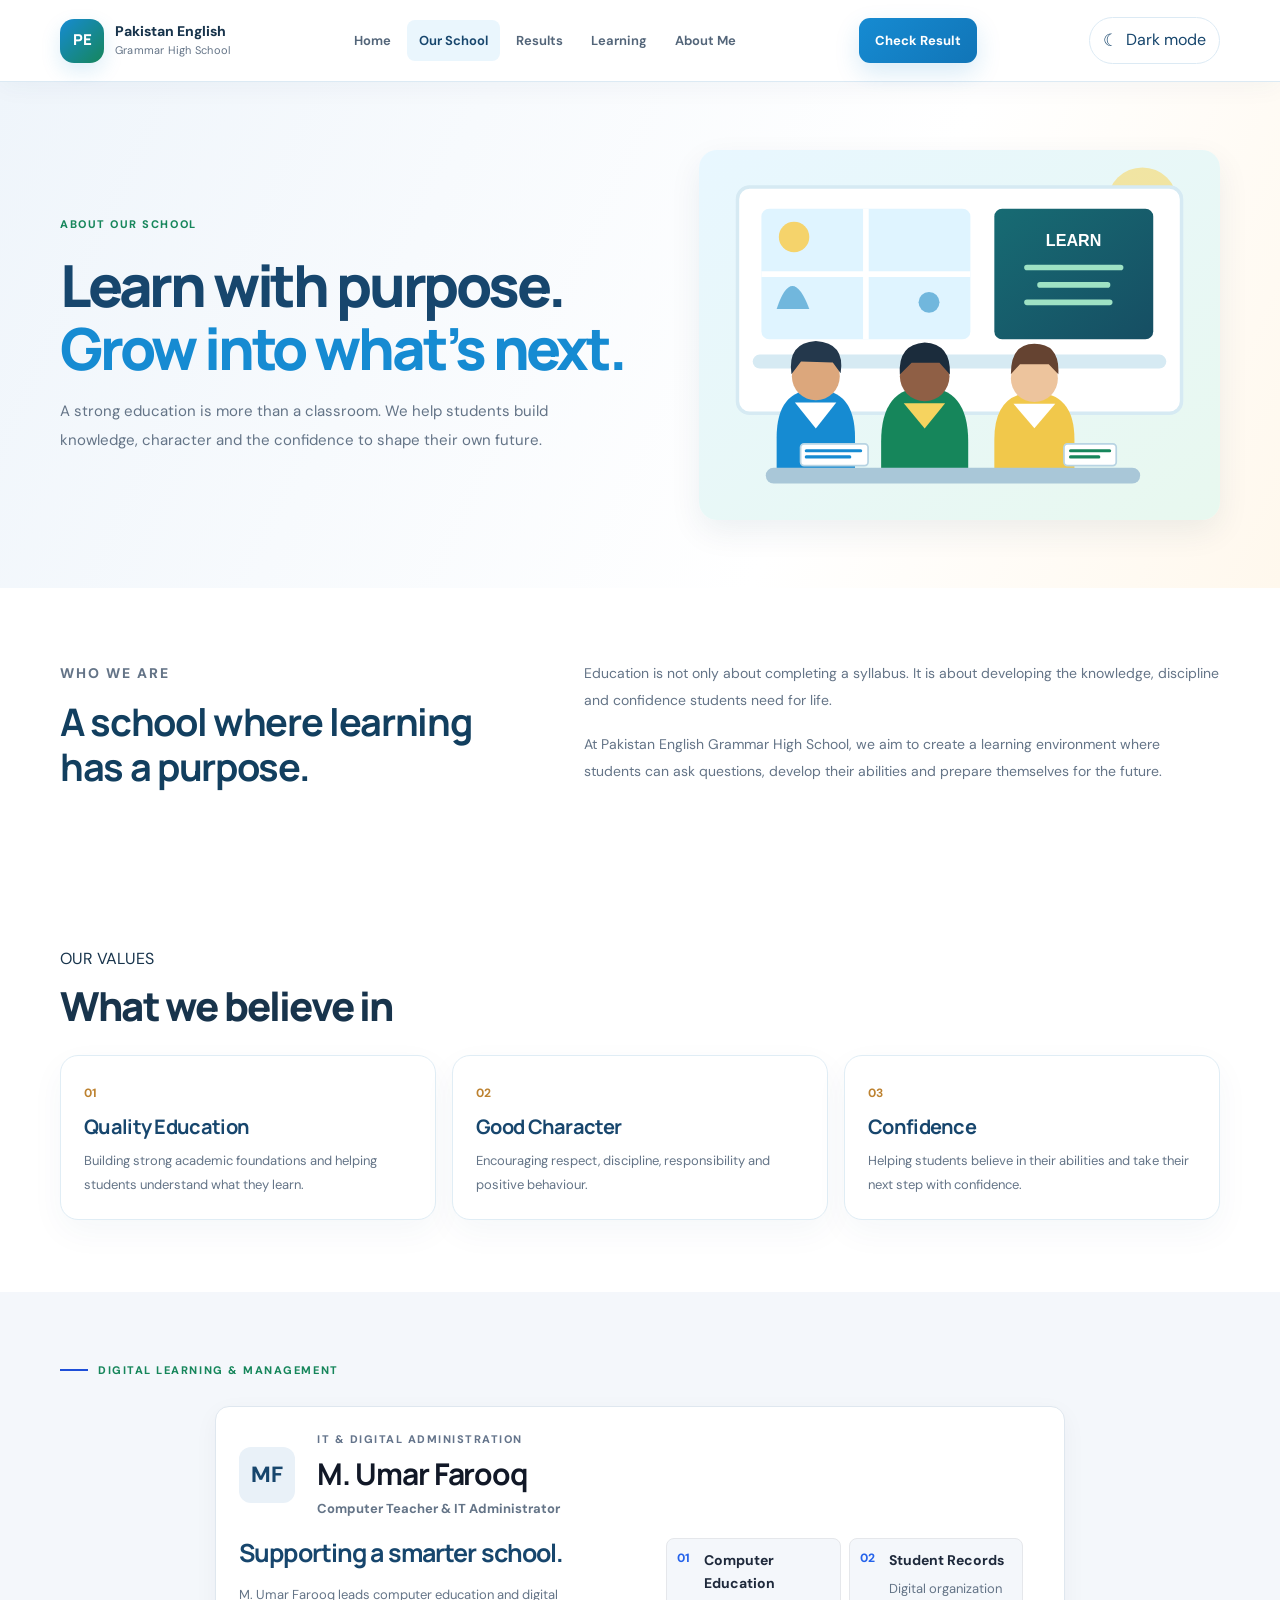
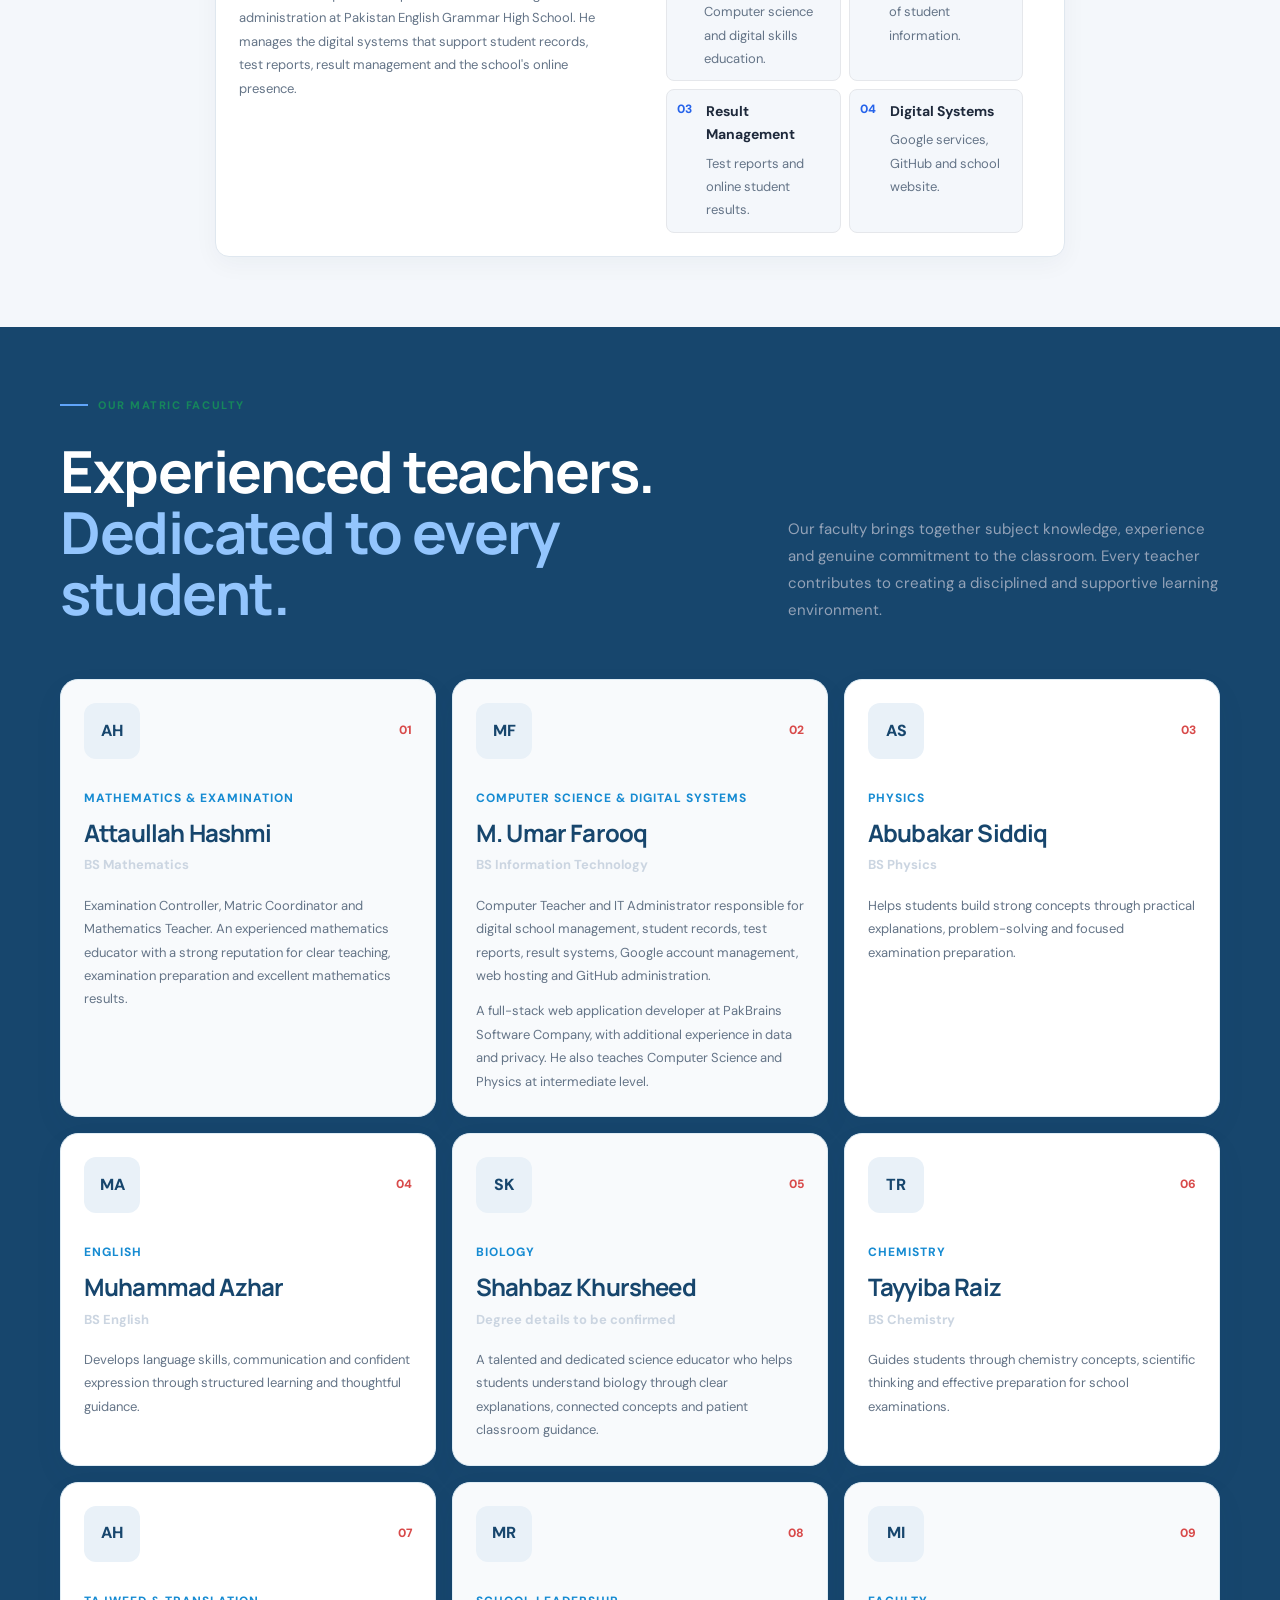
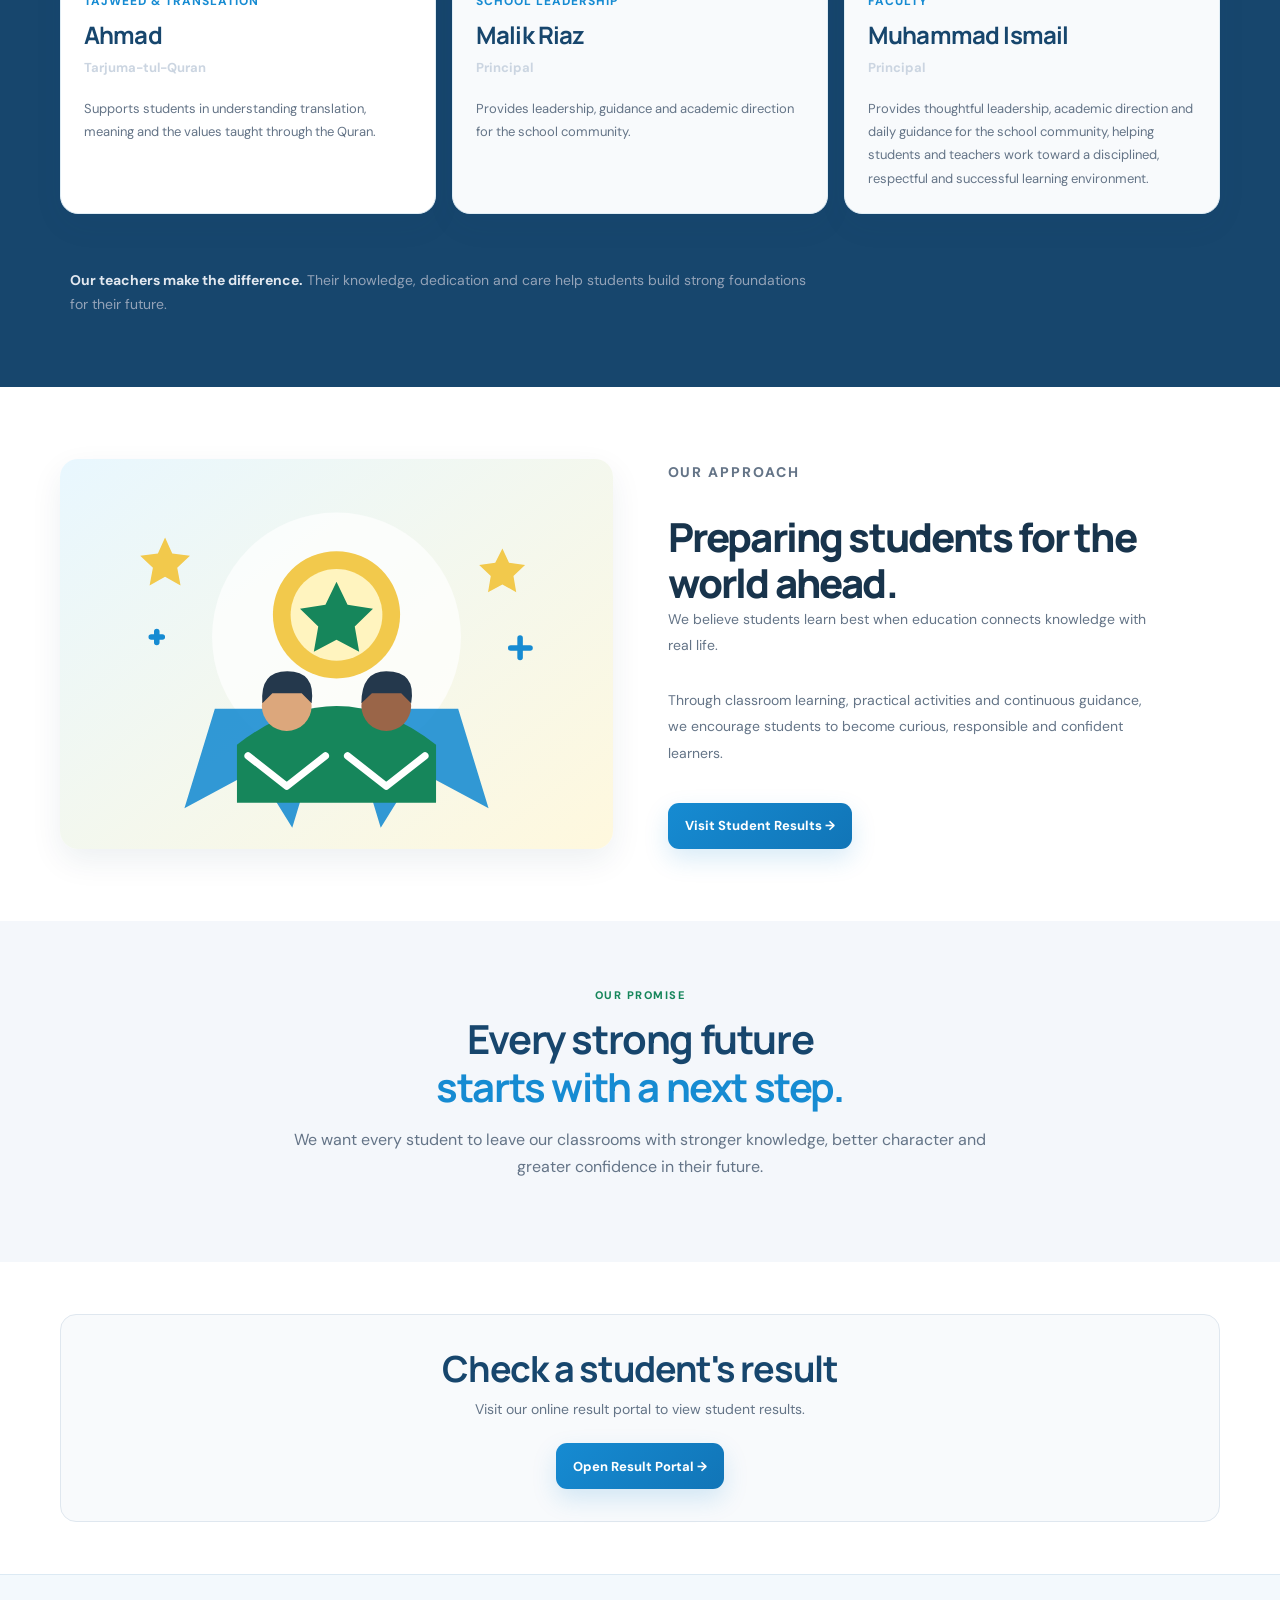
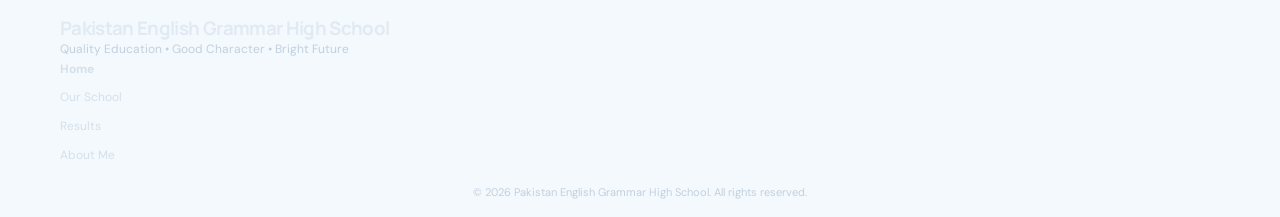
==== commit f12794fb: "Add local fallbacks for external school photos" ====
--- a/about.html
+++ b/about.html
@@ -108,7 +108,7 @@
 
                     <img
                         src="https://images.unsplash.com/photo-1503676260728-1c00da094a0b?auto=format&fit=crop&w=1200&q=85"
-                        alt="Students learning together">
+                        alt="Students learning together" onerror="this.onerror=null;this.src='student-learning.svg'">
 
                 </div>
 
@@ -619,7 +619,7 @@
 
                     <img
                         src="https://images.unsplash.com/photo-1523050854058-8df90110c9f1?auto=format&fit=crop&w=1000&q=85"
-                        alt="Students in an educational environment">
+                        alt="Students in an educational environment" onerror="this.onerror=null;this.src='student-achievement.svg'">
 
                 </div>
 
